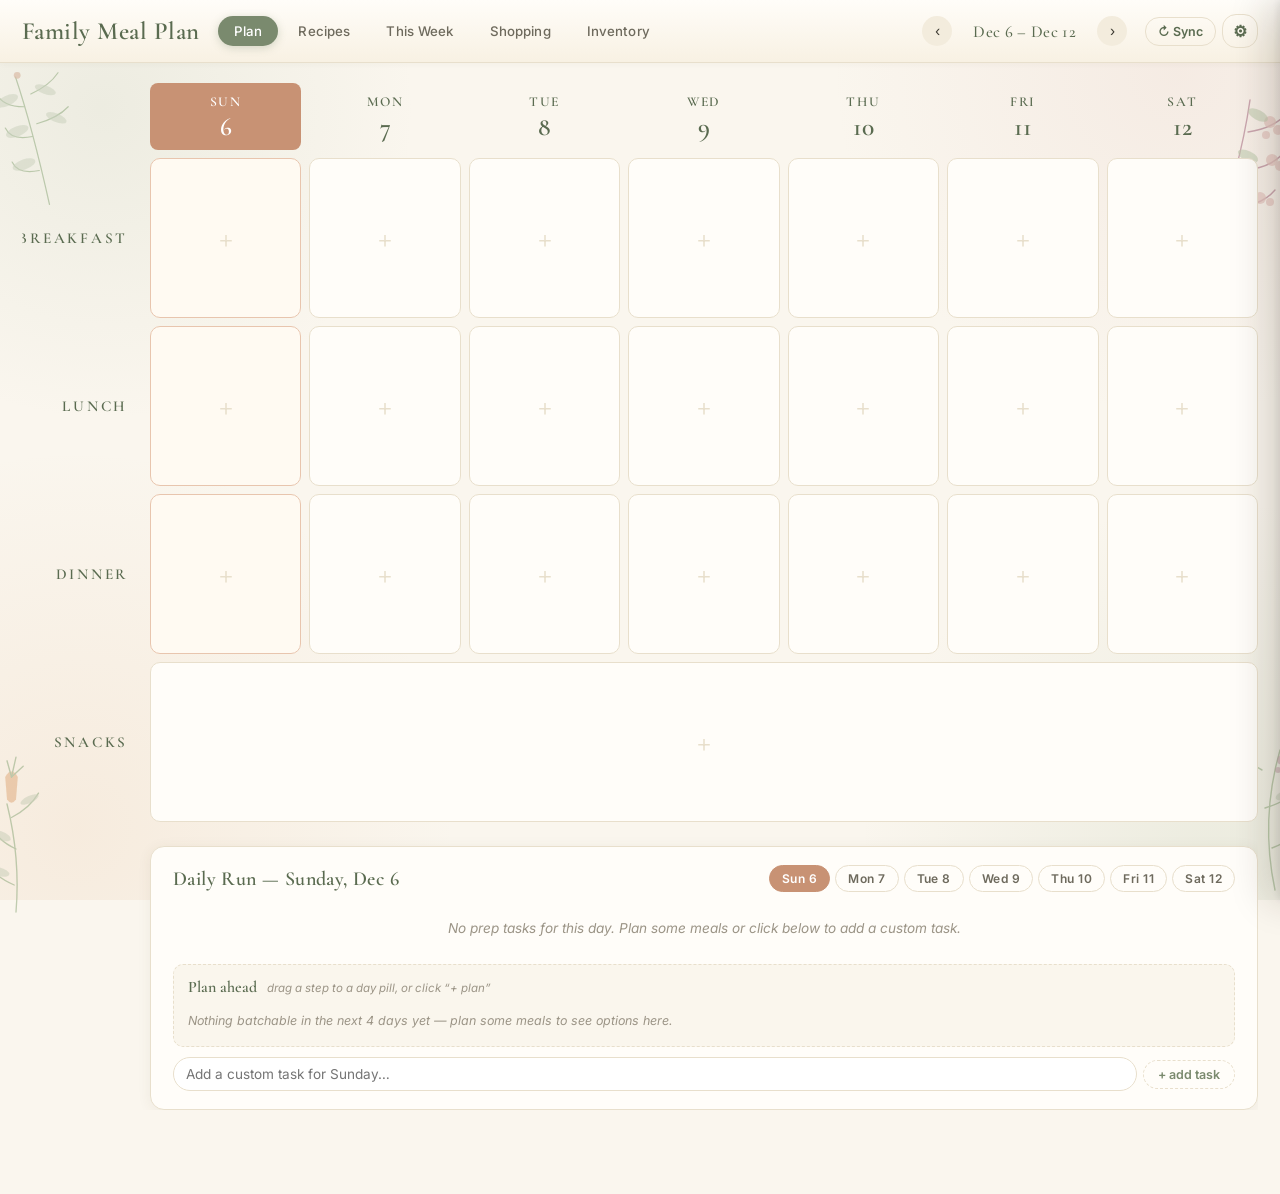
==== mealplan/index.html @ 2e35ff91 "Create meal plan" ====
<!DOCTYPE html>
<html lang="en">
<head>
<meta charset="UTF-8">
<meta name="viewport" content="width=device-width, initial-scale=1.0">
<title>Family Meal Plan — Meryem, Austin &amp; Arya</title>
<link rel="preconnect" href="https://fonts.googleapis.com">
<link rel="preconnect" href="https://fonts.gstatic.com" crossorigin>
<link href="https://fonts.googleapis.com/css2?family=Cormorant+Garamond:wght@400;500;600;700&family=Inter:wght@400;500;600;700&display=swap" rel="stylesheet">
<style>
:root{
  --bg:#faf6ee;            /* cream */
  --bg-2:#f3ecdd;          /* deeper cream */
  --card:#fffdf9;          /* white-cream */
  --primary:#7a8a6e;       /* sage */
  --primary-dark:#5a6b50;
  --primary-light:#a8b89c;
  --accent:#c89274;        /* terracotta */
  --accent-soft:#e8c5ae;
  --rose:#d4a39c;
  --leaf:#8fa97d;
  --berry:#a76b80;
  --carrot:#d99860;
  --muted:#9b9486;
  --border:#e8dfcc;
  --text:#3a382f;
  --text-light:#6e6a5d;
  --danger:#b95440;
  --meryem:#8a6aa4;        /* plum */
  --austin:#5a8fa8;        /* ocean */
  --arya:#d99458;          /* amber */
  --radius:14px;
  --radius-sm:10px;
  --shadow:0 2px 14px rgba(80,70,40,.07);
  --shadow-lg:0 8px 36px rgba(80,70,40,.13);
}
*{box-sizing:border-box;margin:0;padding:0}
html,body{background:var(--bg);color:var(--text);min-height:100vh}
body{
  font-family:'Inter',-apple-system,BlinkMacSystemFont,sans-serif;
  font-size:14px;
  background-image:
    radial-gradient(circle at 8% 12%, rgba(168,184,156,.16) 0, transparent 22%),
    radial-gradient(circle at 92% 8%, rgba(212,163,156,.13) 0, transparent 24%),
    radial-gradient(circle at 6% 92%, rgba(217,148,88,.11) 0, transparent 26%),
    radial-gradient(circle at 95% 95%, rgba(143,169,125,.13) 0, transparent 24%);
  background-attachment:fixed;
}
.serif{font-family:'Cormorant Garamond',Georgia,serif;letter-spacing:.01em}
/* Botanical decorations */
.deco{position:fixed;pointer-events:none;z-index:0;opacity:.55}
.deco.tl{top:60px;left:-10px;width:170px}
.deco.tr{top:80px;right:-20px;width:200px}
.deco.bl{bottom:-30px;left:-20px;width:180px}
.deco.br{bottom:-10px;right:-30px;width:200px}
@media(max-width:780px){.deco{opacity:.3}.deco.tl,.deco.bl{width:110px}.deco.tr,.deco.br{width:130px}}

/* HEADER */
#app-header{
  background:linear-gradient(180deg,#fffdf9 0%,#f8f1e3 100%);
  border-bottom:1px solid var(--border);
  padding:14px 22px;
  display:flex;align-items:center;gap:18px;flex-wrap:wrap;
  position:sticky;top:0;z-index:100;
  box-shadow:0 1px 6px rgba(80,70,40,.04);
}
#app-header h1{
  font-family:'Cormorant Garamond',serif;
  font-size:1.55rem;font-weight:600;color:var(--primary-dark);
  letter-spacing:.02em;white-space:nowrap;
}
#nav{display:flex;gap:4px;flex-wrap:wrap}
.nav-btn{
  background:transparent;color:var(--text-light);border:none;
  padding:7px 16px;border-radius:22px;cursor:pointer;
  font-size:.83rem;font-weight:500;font-family:inherit;
  transition:all .2s;letter-spacing:.01em;
}
.nav-btn:hover{background:var(--bg-2);color:var(--text)}
.nav-btn.active{background:var(--primary);color:#fff;box-shadow:0 2px 8px rgba(122,138,110,.3)}
.week-nav{display:flex;align-items:center;gap:10px;margin-left:auto}
.week-nav button{
  background:var(--bg-2);color:var(--text);border:none;
  width:30px;height:30px;border-radius:50%;cursor:pointer;
  font-size:.85rem;font-family:inherit;display:flex;align-items:center;justify-content:center;
  transition:all .15s;
}
.week-nav button:hover{background:var(--primary);color:#fff}
.sync-nav{display:flex;gap:6px;align-items:center}
.sync-btn,.settings-btn{
  background:transparent;border:1px solid var(--border);
  color:var(--primary-dark);font-family:inherit;font-size:.78rem;font-weight:600;
  padding:6px 12px;border-radius:14px;cursor:pointer;transition:all .15s;
}
.sync-btn:hover,.settings-btn:hover{background:var(--leaf);color:#fff;border-color:var(--leaf)}
.sync-btn.syncing{background:var(--accent-soft);color:#fff;border-color:var(--accent);pointer-events:none}
.sync-btn.syncing::before{content:'';display:inline-block;width:10px;height:10px;border:2px solid #fff;border-top-color:transparent;border-radius:50%;animation:spin .7s linear infinite;margin-right:6px;vertical-align:-2px}
@keyframes spin{to{transform:rotate(360deg)}}
.settings-btn{padding:6px 10px;font-size:1rem}

#sync-settings-overlay{
  position:fixed;inset:0;background:rgba(40,32,18,.55);z-index:500;
  display:none;align-items:center;justify-content:center;padding:20px;
  backdrop-filter:blur(3px);
}
#sync-settings-overlay.open{display:flex}
.sync-settings-box{
  width:100%;max-width:520px;background:var(--card);
  border-radius:var(--radius);padding:20px 24px;box-shadow:var(--shadow-lg);
}
.sync-settings-header{display:flex;align-items:center;justify-content:space-between;margin-bottom:8px}
.sync-settings-header h2{font-family:'Cormorant Garamond',serif;font-size:1.3rem;font-weight:600;color:var(--primary-dark)}
.sync-settings-desc{font-size:.78rem;color:var(--muted);margin-bottom:14px;line-height:1.5}
.sync-test-result{margin-top:8px;font-size:.8rem;min-height:18px}
.sync-test-result.ok{color:var(--leaf)}
.sync-test-result.err{color:var(--danger)}

#week-label{
  font-family:'Cormorant Garamond',serif;
  color:var(--accent);font-size:1.05rem;font-weight:600;
  white-space:nowrap;letter-spacing:.02em;
  padding:2px 10px;border-radius:6px;
  border:1px dashed var(--accent-soft);
  transition:background .15s,color .15s,border-color .15s;
}
#week-label:hover{background:var(--accent-soft);color:#fff;border-color:var(--accent)}
#week-label.current-week{
  color:var(--primary-dark);font-weight:500;
  border-color:transparent;
}
#week-label.current-week:hover{background:var(--sage-soft);color:var(--primary-dark)}

.page{display:none;padding:20px 22px 60px;position:relative;z-index:1}
.page.active{display:block}
.page-section-title{
  font-family:'Cormorant Garamond',serif;
  font-size:1.4rem;font-weight:600;color:var(--primary-dark);
  margin-bottom:14px;letter-spacing:.02em;
}
.page-section-sub{font-size:.78rem;color:var(--muted);margin-bottom:16px;font-style:italic}

/* PLAN PAGE */
.plan-container{max-width:1500px;margin:0 auto}
.plan-grid-wrap{overflow-x:auto;margin-bottom:24px}
.plan-grid{
  display:grid;
  grid-template-columns:120px repeat(7,minmax(140px,1fr));
  gap:8px;
  min-width:1080px;
}
.col-header{
  text-align:center;padding:10px 4px 8px;
  font-family:'Cormorant Garamond',serif;
  font-size:.85rem;font-weight:600;color:var(--primary-dark);
  text-transform:uppercase;letter-spacing:.12em;cursor:pointer;
  border-radius:8px;transition:background .15s;
}
.col-header:hover{background:var(--bg-2)}
.col-header.today{color:var(--accent)}
.col-header.focused{background:var(--primary);color:#fff}
.col-header.focused.today{background:var(--accent)}
.col-header .day-num{
  font-family:'Cormorant Garamond',serif;
  font-size:1.6rem;font-weight:600;display:block;margin-top:1px;letter-spacing:0;
}
.row-label{
  display:flex;align-items:center;justify-content:flex-end;
  padding-right:14px;
  font-family:'Cormorant Garamond',serif;
  font-size:.95rem;font-weight:600;color:var(--primary-dark);
  text-transform:uppercase;letter-spacing:.18em;
}
/* EQUAL-SIZE MEAL CELLS */
.meal-cell{
  background:var(--card);border-radius:var(--radius-sm);
  border:1.5px solid var(--border);
  height:160px; /* fixed — fits up to 6 recipes evenly */
  cursor:pointer;transition:all .18s;
  overflow:hidden;position:relative;display:flex;flex-direction:column;
}
.meal-cell:hover{border-color:var(--primary-light);box-shadow:var(--shadow);transform:translateY(-1px)}
.meal-cell.today{border-color:var(--accent-soft);background:#fffaf2}
.meal-cell.has-recipes{border-color:var(--primary-light)}
.cell-photos{display:grid;gap:2px;flex:1;min-height:0}
.cell-photos.count-1{grid-template-columns:1fr}
.cell-photos.count-2{grid-template-columns:1fr 1fr}
.cell-photos.count-3{grid-template-columns:repeat(3,1fr)}
.cell-photos.count-4{grid-template-columns:1fr 1fr;grid-template-rows:1fr 1fr}
.cell-photos.count-5,.cell-photos.count-6{grid-template-columns:repeat(3,1fr);grid-template-rows:repeat(2,1fr)}
.cell-photo-item{background:var(--bg-2);display:flex;align-items:center;justify-content:center;overflow:hidden;min-height:0}
.cell-photo-item img{width:100%;height:100%;object-fit:cover;display:block}
.recipe-name-small{
  font-family:'Cormorant Garamond',serif;
  font-size:.78rem;text-align:center;padding:4px 6px;
  color:var(--text);line-height:1.2;word-break:break-word;font-weight:500;
}
.cell-empty-hint{
  display:flex;align-items:center;justify-content:center;height:100%;
  color:var(--border);font-size:1.6rem;font-weight:300;flex:1;
}
.cell-person-dots{
  display:flex;gap:4px;padding:5px 7px;background:rgba(255,253,249,.94);
  border-top:1px solid var(--border);
}
.dot{width:8px;height:8px;border-radius:50%;flex-shrink:0}
.dot.meryem{background:var(--meryem)}
.dot.austin{background:var(--austin)}
.dot.arya{background:var(--arya)}

/* BATCH ROW (smaller, distinct) */
.batch-row-wrap{
  margin-top:14px;
  display:grid;
  grid-template-columns:120px repeat(7,minmax(140px,1fr));
  gap:8px;
  min-width:1080px;
}
.batch-row-label{
  display:flex;align-items:center;justify-content:flex-end;
  padding-right:14px;
  font-family:'Cormorant Garamond',serif;
  font-size:.95rem;font-weight:600;color:var(--leaf);
  text-transform:uppercase;letter-spacing:.18em;line-height:1.1;
}
.batch-cell{
  background:#f5f8f0;border:1.5px dashed var(--leaf);
  border-radius:var(--radius-sm);
  height:88px;
  cursor:pointer;transition:all .18s;
  overflow:hidden;position:relative;display:flex;flex-direction:column;
  padding:8px 10px;
}
.batch-cell:hover{background:#eef3e3;border-style:solid;box-shadow:var(--shadow)}
.batch-cell.has-tasks{background:#eaf1de;border-style:solid}
.batch-cell-count{
  font-family:'Cormorant Garamond',serif;
  font-size:1.5rem;font-weight:600;color:var(--leaf);line-height:1;
}
.batch-cell-label{
  font-size:.66rem;color:var(--text-light);text-transform:uppercase;
  letter-spacing:.08em;margin-top:2px;
}
.batch-cell-empty{
  font-size:.7rem;color:var(--muted);font-style:italic;
  display:flex;align-items:center;justify-content:center;height:100%;text-align:center;
}
.batch-cell-task-preview{
  font-size:.7rem;color:var(--text-light);line-height:1.3;
  margin-top:3px;display:-webkit-box;-webkit-line-clamp:2;-webkit-box-orient:vertical;
  overflow:hidden;
}

/* WEEKLY SNACKS */
.weekly-snacks-card{
  background:var(--card);
  border:1.5px solid var(--border);
  border-radius:var(--radius);
  padding:18px 22px;
  margin-top:24px;
  position:relative;overflow:hidden;
  box-shadow:var(--shadow);
}
.weekly-snacks-card::before{
  content:'';position:absolute;top:-30px;right:-30px;width:120px;height:120px;
  background:radial-gradient(circle,rgba(217,148,88,.12) 0,transparent 70%);
  pointer-events:none;
}
.ws-header{display:flex;align-items:center;gap:14px;margin-bottom:12px;flex-wrap:wrap}
.ws-title{
  font-family:'Cormorant Garamond',serif;
  font-size:1.25rem;font-weight:600;color:var(--primary-dark);
  letter-spacing:.02em;flex:1;
}
.ws-sub{font-size:.78rem;color:var(--muted);font-style:italic}
/* Snacks row in the meal grid — same height as meal cells so the grid stays even */
.snacks-row-cell{height:160px}
.snacks-strip{
  display:flex;align-items:center;gap:10px;padding:14px 16px;height:100%;flex:1;
  overflow-x:auto;
}
.snacks-strip::-webkit-scrollbar{height:5px}
.snacks-strip::-webkit-scrollbar-thumb{background:var(--border);border-radius:3px}
.snack-thumb{
  flex:0 0 110px;height:124px;border-radius:10px;overflow:hidden;
  background:var(--bg-2);border:1px solid var(--border);
  display:flex;flex-direction:column;align-items:center;justify-content:center;
  transition:transform .15s,box-shadow .15s;
}
.snack-thumb:hover{transform:translateY(-2px);box-shadow:0 3px 8px rgba(80,70,40,.18)}
.snack-thumb img{width:100%;height:100%;object-fit:cover;display:block}
.snack-thumb-name{
  font-family:'Cormorant Garamond',serif;font-size:.7rem;color:var(--primary-dark);
  text-align:center;padding:6px;line-height:1.2;
}
.ws-people{display:flex;flex-direction:column;gap:10px}
.ws-person-row{
  display:flex;align-items:center;gap:10px;flex-wrap:wrap;
  padding:8px 12px;border-radius:var(--radius-sm);
}
.ws-person-row.meryem{background:rgba(138,106,164,.08)}
.ws-person-row.austin{background:rgba(90,143,168,.08)}
.ws-person-row.arya{background:rgba(217,148,88,.08)}
.ws-person-name{font-weight:600;font-size:.85rem;min-width:80px}
.ws-person-name.meryem{color:var(--meryem)}
.ws-person-name.austin{color:var(--austin)}
.ws-person-name.arya{color:var(--arya)}

/* DAILY RUN INLINE PANEL — sits inside .plan-grid-wrap so it scrolls with the grid
   and aligns horizontally with the meal cells (after the 120px label column + 8px gap). */
.daily-run-card{
  background:var(--card);border:1.5px solid var(--border);
  border-radius:var(--radius);
  padding:18px 22px;
  margin:24px 0 0 128px; /* 120px label col + 8px grid gap */
  min-width:calc(1080px - 128px); /* track plan-grid's min-width so it scrolls together */
  position:relative;overflow:hidden;
  box-shadow:var(--shadow);
}
.dr-header{display:flex;align-items:center;gap:14px;margin-bottom:14px;flex-wrap:wrap}
.dr-title{
  font-family:'Cormorant Garamond',serif;
  font-size:1.25rem;font-weight:600;color:var(--primary-dark);
  letter-spacing:.02em;flex:1;
}
.dr-day-pills{display:flex;gap:5px;flex-wrap:wrap}
.dr-day-pill{
  padding:5px 12px;border-radius:18px;border:1.5px solid var(--border);
  background:var(--card);cursor:pointer;font-size:.75rem;font-weight:600;
  color:var(--text-light);transition:all .15s;font-family:inherit;letter-spacing:.04em;
}
.dr-day-pill:hover{border-color:var(--primary);color:var(--primary)}
.dr-day-pill.active{background:var(--primary);color:#fff;border-color:var(--primary)}
.dr-day-pill.today{border-color:var(--accent)}
.dr-day-pill.active.today{background:var(--accent);border-color:var(--accent)}
.dr-tasks{display:flex;flex-direction:column;gap:6px}
.dr-task{
  display:flex;align-items:flex-start;gap:10px;
  padding:9px 12px 9px 14px;background:var(--bg);border-radius:var(--radius-sm);
  border-left:4px solid transparent;
}
.dr-task input{width:18px;height:18px;border-radius:4px;cursor:pointer;flex-shrink:0;margin-top:2px;accent-color:var(--primary)}
.dr-task-text{font-size:.85rem;flex:1;line-height:1.4}
.dr-task-text.done{text-decoration:line-through;color:var(--muted)}
.dr-task-source{font-size:.68rem;color:var(--text-light);background:var(--card);
  border:1px solid var(--border);padding:2px 8px;border-radius:8px;
  flex-shrink:0;white-space:nowrap;margin-top:2px;}
.dr-task-source.batched{border-color:var(--leaf);color:var(--leaf);background:#f5f8f0}

/* Meal pill on each daily-run task */
.dr-task-meal{
  font-size:.65rem;font-weight:700;letter-spacing:.05em;text-transform:uppercase;
  padding:3px 8px;border-radius:6px;flex-shrink:0;margin-top:1px;
  white-space:nowrap;
}
.dr-task-carry{
  background:#fff0d8;color:#a35820;border:1px solid #e8b878;
  font-size:.62rem;font-weight:700;letter-spacing:.04em;text-transform:uppercase;
  padding:3px 8px;border-radius:6px;flex-shrink:0;margin-top:1px;white-space:nowrap;
}
.dr-task-batch{
  background:#eaf3de;color:#3b6d11;border:1px solid #c0dd97;
  font-size:.62rem;font-weight:700;letter-spacing:.04em;text-transform:uppercase;
  padding:3px 8px;border-radius:6px;flex-shrink:0;margin-top:1px;white-space:nowrap;
}
.dr-task.carry{background:linear-gradient(90deg,#fff7ec 0%,var(--bg) 70%)}
.dr-task.batch-ahead{background:linear-gradient(90deg,#f3f8e9 0%,var(--bg) 70%)}

/* Plan-ahead panel: batchable upcoming steps + custom task form */
.dr-plan-panel{
  margin-top:14px;padding:12px 14px;background:#faf6ed;border:1px dashed var(--border);
  border-radius:var(--radius-sm);
}
.dr-plan-header{display:flex;align-items:baseline;gap:10px;margin-bottom:10px;flex-wrap:wrap}
.dr-plan-title{font-family:'Cormorant Garamond',serif;font-size:1rem;font-weight:600;color:var(--primary-dark)}
.dr-plan-sub{font-size:.72rem;color:var(--muted);font-style:italic}
.ca-candidate{
  display:flex;flex-direction:column;gap:4px;
  background:#fff;border:1px solid var(--border);border-radius:var(--radius-sm);
  padding:8px 10px;margin-bottom:6px;cursor:grab;transition:all .12s;
}
.ca-candidate:hover{border-color:var(--leaf);background:#fafdf6}
.ca-candidate:active{cursor:grabbing}
.ca-cand-text{font-size:.84rem;color:var(--text);line-height:1.3}
.ca-cand-meta{display:flex;align-items:center;gap:8px;flex-wrap:wrap;font-size:.7rem;color:var(--muted)}
.ca-recipe{font-weight:600;color:var(--primary-dark)}
.ca-for{font-style:italic}
.ca-cand-add{
  margin-left:auto;background:var(--leaf);color:#fff;border:none;
  font-family:inherit;font-size:.7rem;font-weight:600;padding:4px 10px;
  border-radius:10px;cursor:pointer;transition:all .12s;
}
.ca-cand-add:hover{background:var(--primary-dark)}
.ca-empty{color:var(--muted);font-style:italic;font-size:.78rem;padding:6px 0}
.dr-day-pill.drop-target{outline:2px dashed var(--leaf);outline-offset:2px;background:#f3f8e9}

/* Custom task inline form */
.dr-custom-form{
  display:flex;gap:6px;margin-top:10px;align-items:center;
}
.dr-custom-input{
  flex:1;height:34px;padding:0 12px;font-size:.85rem;font-family:inherit;
  border:1px solid var(--border);border-radius:18px;background:#fff;color:var(--text);
  outline:none;transition:border-color .15s;
}
.dr-custom-input:focus{border-color:var(--accent);box-shadow:0 0 0 3px rgba(200,146,116,.18)}
.dr-custom-btn{
  background:transparent;border:1.5px dashed var(--border);
  color:var(--primary);font-size:.78rem;font-weight:600;cursor:pointer;
  padding:6px 14px;border-radius:18px;font-family:inherit;transition:all .15s;
}
.dr-custom-btn:hover{border-color:var(--primary);color:var(--primary-dark);background:var(--bg-2)}
.dr-task-meal.meal-breakfast{background:#fdf0e0;color:#a86730;border:1px solid #f0d9b8}
.dr-task-meal.meal-lunch{background:#eff5e8;color:#5a7d3e;border:1px solid #d4e3c0}
.dr-task-meal.meal-dinner{background:#f5e3e9;color:#8b3f5a;border:1px solid #e6c5d0}
.dr-task-meal.meal-custom{background:#f0ece4;color:#7a7464;border:1px solid #ddd5c4}

/* Soft left-edge tint per meal */
.dr-task.meal-breakfast-bar{border-left-color:var(--carrot)}
.dr-task.meal-lunch-bar{border-left-color:var(--leaf)}
.dr-task.meal-dinner-bar{border-left-color:var(--berry)}
.dr-task.meal-custom-bar{border-left-color:var(--muted)}
.dr-empty{color:var(--muted);font-size:.85rem;padding:14px 0;font-style:italic;text-align:center}
.dr-add-btn{
  background:transparent;border:1.5px dashed var(--border);
  color:var(--primary);font-size:.78rem;font-weight:600;cursor:pointer;
  padding:7px 14px;border-radius:18px;margin-top:6px;align-self:flex-start;
  font-family:inherit;transition:all .15s;
}
.dr-add-btn:hover{border-color:var(--primary);background:var(--bg-2)}

/* OVERLAY / POPUP */
.overlay{
  position:fixed;inset:0;background:rgba(60,55,40,.42);z-index:200;
  display:none;align-items:center;justify-content:center;padding:16px;
  backdrop-filter:blur(2px);
}
.overlay.open{display:flex}
.popup-box{
  background:var(--card);border-radius:var(--radius);
  width:100%;max-width:600px;max-height:90vh;overflow-y:auto;
  box-shadow:var(--shadow-lg);display:flex;flex-direction:column;
  border:1px solid var(--border);
}
.popup-header{
  padding:18px 22px 14px;border-bottom:1px solid var(--border);
  display:flex;align-items:flex-start;justify-content:space-between;
  position:sticky;top:0;background:var(--card);z-index:1;
}
.popup-title{
  font-family:'Cormorant Garamond',serif;
  font-size:1.3rem;font-weight:600;color:var(--primary-dark);
  letter-spacing:.02em;
}
.popup-subtitle{font-size:.8rem;color:var(--muted);margin-top:3px}
.popup-close{
  background:none;border:none;font-size:1.3rem;cursor:pointer;color:var(--muted);
  width:32px;height:32px;border-radius:50%;display:flex;align-items:center;justify-content:center;
  flex-shrink:0;transition:background .15s;
}
.popup-close:hover{background:var(--bg);color:var(--text)}
.popup-body{padding:18px 22px;flex:1}
.person-section{margin-bottom:14px;padding-bottom:14px;border-bottom:1px solid var(--bg-2)}
.person-section:last-of-type{border-bottom:none}
.person-header{display:flex;align-items:center;gap:8px;padding:8px 14px;border-radius:var(--radius-sm);margin-bottom:8px}
.person-header.meryem{background:rgba(138,106,164,.1)}
.person-header.austin{background:rgba(90,143,168,.1)}
.person-header.arya{background:rgba(217,148,88,.1)}
.person-label{font-size:.9rem;font-weight:700;flex:1;letter-spacing:.02em}
.person-label.meryem{color:var(--meryem)}
.person-label.austin{color:var(--austin)}
.person-label.arya{color:var(--arya)}
.person-log-btn{
  font-size:.7rem;padding:4px 10px;border-radius:18px;border:1.5px solid;
  background:transparent;cursor:pointer;font-weight:600;transition:all .15s;font-family:inherit;
}
.person-log-btn.meryem{border-color:var(--meryem);color:var(--meryem)}
.person-log-btn.austin{border-color:var(--austin);color:var(--austin)}
.person-log-btn.arya{border-color:var(--arya);color:var(--arya)}
.person-log-btn.logged{color:#fff!important}
.person-log-btn.meryem.logged{background:var(--meryem)}
.person-log-btn.austin.logged{background:var(--austin)}
.person-log-btn.arya.logged{background:var(--arya)}
.recipe-chips{display:flex;flex-wrap:wrap;gap:6px;min-height:32px;align-items:center}
.recipe-chip{
  display:inline-flex;align-items:center;gap:6px;background:var(--bg);
  border:1.5px solid var(--border);border-radius:18px;padding:5px 11px;
  font-size:.78rem;font-weight:500;color:var(--text);
}
.recipe-chip img{width:22px;height:22px;border-radius:50%;object-fit:cover}
.chip-thumb-mini{
  width:22px;height:22px;border-radius:50%;
  background:linear-gradient(135deg,var(--primary-light),var(--accent-soft));
  flex-shrink:0;
}
.chip-remove{background:none;border:none;cursor:pointer;color:var(--muted);font-size:.85rem;padding:0 0 0 3px;transition:color .15s}
.chip-remove:hover{color:var(--danger)}
.add-recipe-btn{
  background:none;border:1.5px dashed var(--border);border-radius:18px;
  padding:5px 12px;font-size:.78rem;color:var(--muted);cursor:pointer;transition:all .15s;font-family:inherit;
}
.add-recipe-btn:hover{border-color:var(--primary);color:var(--primary);background:var(--bg-2)}
.slot-info{font-size:.74rem;color:var(--muted);padding:10px 22px 16px;border-top:1px solid var(--bg-2);font-style:italic}

/* RECIPE BOOK SIDE PANEL (Notion-style peek from right) */
#book-overlay{
  position:fixed;top:0;right:0;bottom:0;width:1200px;max-width:98vw;
  z-index:400;background:transparent;
  transform:translateX(100%);pointer-events:none;
  transition:transform .42s cubic-bezier(.4,.05,.3,1);
}
#book-overlay.open{transform:translateX(0);pointer-events:auto}
.book-container{
  width:100%;height:100%;display:flex;flex-direction:column;
  background:#fdfaf2;border-left:1px solid var(--border);
  box-shadow:-12px 0 36px rgba(40,30,15,.18),-2px 0 8px rgba(40,30,15,.08);
  position:relative;
}
.book-toolbar{
  display:flex;align-items:center;gap:10px;padding:14px 18px 10px;position:relative;
}
#book-search{
  flex:1;height:36px;padding:0 14px;font-size:.92rem;font-family:inherit;
  border:1px solid var(--border);border-radius:18px;background:#fff;color:var(--text);
  outline:none;transition:border-color .15s;
}
#book-search:focus{border-color:var(--accent);box-shadow:0 0 0 3px rgba(200,146,116,.18)}
.book-filter-btn{
  border:1px solid var(--border);background:#fff;color:var(--primary-dark);
  font-family:inherit;font-size:.78rem;font-weight:600;cursor:pointer;
  padding:7px 12px;border-radius:14px;white-space:nowrap;transition:all .15s;
}
.book-filter-btn:hover{background:var(--primary);color:#fff;border-color:var(--primary)}
.book-target{
  font-family:'Cormorant Garamond',serif;font-size:.85rem;color:var(--accent);
  font-weight:600;font-style:italic;white-space:nowrap;
  background:rgba(200,146,116,.1);padding:4px 10px;border-radius:10px;
  max-width:170px;overflow:hidden;text-overflow:ellipsis;
}
.book-close{
  background:transparent;border:none;font-size:1.6rem;color:var(--muted);cursor:pointer;
  width:32px;height:32px;line-height:1;border-radius:50%;transition:all .15s;
}
.book-close:hover{background:var(--bg-2);color:var(--text)}
#book-filter-menu{
  display:none;position:absolute;top:54px;right:18px;width:300px;max-height:60vh;overflow-y:auto;
  background:#fff;border:1px solid var(--border);border-radius:12px;
  box-shadow:0 12px 32px rgba(40,30,15,.18);padding:10px 12px;z-index:10;
}
#book-filter-menu.open{display:block}
.bfm-section{padding:6px 0;border-bottom:1px solid var(--bg-2)}
.bfm-section:last-child{border-bottom:none}
.bfm-label{font-size:.7rem;color:var(--muted);text-transform:uppercase;letter-spacing:.06em;font-weight:600;margin-bottom:6px}
.bfm-chips{display:flex;flex-wrap:wrap;gap:5px}
.bfm-chips button{
  background:var(--bg-2);border:none;color:var(--text);font-family:inherit;
  font-size:.74rem;padding:4px 10px;border-radius:10px;cursor:pointer;transition:all .12s;
}
.bfm-chips button:hover{background:var(--accent-soft);color:#fff}
.book-active-filters{
  display:flex;flex-wrap:wrap;gap:6px;padding:0 18px 8px;min-height:0;
}
.book-active-filters:empty{display:none}
.book-active-filters .active-chip{
  background:var(--accent-soft);color:#5a3a2a;font-size:.74rem;padding:4px 6px 4px 10px;
  border-radius:10px;display:inline-flex;align-items:center;gap:4px;font-weight:500;
}
.book-active-filters .active-chip button{
  background:transparent;border:none;color:#5a3a2a;cursor:pointer;font-size:.95rem;
  width:18px;height:18px;border-radius:50%;line-height:1;padding:0;
}
.book-active-filters .active-chip button:hover{background:rgba(255,255,255,.4)}

.book-spread-wrap{
  flex:1;display:grid;grid-template-columns:36px 1fr 36px;gap:6px;align-items:stretch;
  padding:4px 12px 16px;min-height:0;
}
.book-arrow{
  display:flex;align-items:center;justify-content:center;
  background:transparent;border:none;color:var(--muted);font-size:2rem;cursor:pointer;
  border-radius:8px;transition:all .15s;font-family:inherit;
}
.book-arrow:hover{background:var(--bg-2);color:var(--accent)}
.book-arrow:disabled{opacity:.25;cursor:default}
.book-arrow:disabled:hover{background:transparent;color:var(--muted)}

.book-spread{
  position:relative;display:grid;grid-template-columns:1fr 6px 1fr;gap:0;
  background:#f3ebd9;border-radius:6px;padding:14px;
  perspective:2400px;min-height:420px;
}
.book-page{
  background:#fffdf6;border:1px solid #e8dfcc;border-radius:4px;
  padding:14px 16px;overflow-y:auto;
  box-shadow:inset 0 0 8px rgba(120,100,60,.05);
  font-size:.85rem;color:var(--text);
  display:flex;flex-direction:column;
}
.book-page.left{box-shadow:inset -6px 0 12px -6px rgba(120,100,60,.18)}
.book-page.right{box-shadow:inset 6px 0 12px -6px rgba(120,100,60,.18)}
.book-spine{
  background:linear-gradient(90deg,rgba(120,100,60,.18),rgba(120,100,60,.28),rgba(120,100,60,.18));
  border-radius:1px;
}
.book-page.empty{display:flex;align-items:center;justify-content:center;color:var(--muted);font-style:italic;font-size:.78rem}

/* The page recipe content (1 recipe spans 2 pages) */
.bp-photo{
  width:100%;height:200px;background:linear-gradient(135deg,var(--accent-soft),var(--rose));
  border-radius:4px;margin-bottom:12px;display:flex;align-items:center;justify-content:center;
  color:#5a3a2a;font-size:.78rem;font-style:italic;background-size:cover;background-position:center;
}
.bp-title{font-family:'Cormorant Garamond',serif;font-size:1.45rem;font-weight:600;color:var(--primary-dark);margin-bottom:4px;line-height:1.15}
.bp-meta{font-size:.74rem;color:var(--muted);margin-bottom:10px}
.bp-section-label{font-size:.7rem;color:var(--accent);font-weight:600;letter-spacing:.08em;text-transform:uppercase;margin-bottom:6px}
.bp-ingredients-list{list-style:none;padding:0;margin:0 0 10px;font-size:.82rem;color:var(--text);line-height:1.7}
.bp-ingredients-list li{padding:3px 0;border-bottom:1px dotted var(--bg-2)}
.bp-ingredients-list li:last-child{border-bottom:none}
.bp-ing-amt{color:var(--accent);font-weight:600;display:inline-block;min-width:50px}
.bp-steps-list{list-style:none;padding:0;margin:0;font-size:.84rem;color:var(--text);line-height:1.55;counter-reset:step}
.bp-steps-list li{counter-increment:step;padding:7px 0 7px 30px;position:relative;border-bottom:1px dotted var(--bg-2)}
.bp-steps-list li:last-child{border-bottom:none}
.bp-steps-list li::before{
  content:counter(step);position:absolute;left:0;top:7px;
  font-family:'Cormorant Garamond',serif;font-size:1.1rem;color:var(--accent);font-weight:600;
}
.bp-steps-list li.batch::after{
  content:'batch';position:absolute;right:0;top:9px;font-size:.6rem;
  background:#f5f8f0;color:var(--leaf);padding:2px 8px;border-radius:8px;border:1px solid var(--leaf);font-weight:600;
}
.bp-warnings{display:flex;flex-wrap:wrap;gap:4px;margin-bottom:10px}
.bp-warn{background:#fdf0e0;color:#a86730;font-size:.68rem;padding:3px 8px;border-radius:8px;border:1px solid #f0d9b8;font-weight:500}
.bp-tags{display:flex;flex-wrap:wrap;gap:4px;margin-bottom:10px}
.bp-tag{background:var(--bg-2);color:var(--text-light);font-size:.68rem;padding:3px 8px;border-radius:8px}
.bp-tag.bp-tag-paleo{background:#eaf3de;color:#3b6d11;border:1px solid #c0dd97}
.bp-tag.bp-tag-keto{background:#f5e3e9;color:#8b3f5a;border:1px solid #e6c5d0}
.bp-notes{font-size:.74rem;color:var(--text-light);font-style:italic;line-height:1.5;padding-top:8px;border-top:1px solid var(--bg-2)}
.bp-nutri{width:100%;border-collapse:collapse;font-size:.78rem;margin-top:4px}
.bp-nutri th{text-align:right;font-weight:600;color:var(--muted);font-size:.7rem;text-transform:uppercase;letter-spacing:.04em;padding:4px 6px;border-bottom:1px solid var(--bg-2)}
.bp-nutri th:first-child{text-align:left}
.bp-nutri td{padding:4px 6px;color:var(--text);text-align:right;font-variant-numeric:tabular-nums}
.bp-nutri td:first-child{text-align:left;color:var(--text-light)}
.bp-nutri tbody tr:nth-child(even){background:var(--bg-2)}
.bp-compound-chips{display:flex;flex-wrap:wrap;gap:4px;margin:6px 0 8px}
.bp-compound{background:#f3f0e6;color:#6b5a30;font-size:.66rem;padding:2px 8px;border-radius:8px;border:1px solid #d9cfb1;font-weight:500}
.bp-healing-list{list-style:none;padding:0;margin:0;font-size:.78rem;color:var(--text);line-height:1.5}
.bp-healing-list li{padding:5px 0;border-bottom:1px dotted var(--bg-2)}
.bp-healing-list li:last-child{border-bottom:none}
.bp-healing-list strong{color:var(--accent);font-weight:600}
.bp-footer{display:flex;justify-content:space-between;align-items:center;padding-top:10px;border-top:1px solid var(--bg-2);margin-top:auto}
.bp-stats{font-size:.7rem;color:var(--muted)}
.bp-add{background:var(--accent);color:#fff;border:none;font-family:inherit;font-size:.78rem;font-weight:600;padding:6px 14px;border-radius:14px;cursor:pointer;transition:all .15s}
.bp-add:hover{background:var(--primary);transform:translateY(-1px)}

/* TABLE OF CONTENTS (first spread of the book) */
.toc-page{font-family:'Cormorant Garamond',serif;color:var(--text);padding:8px 6px}
.toc-title{
  font-family:'Cormorant Garamond',serif;font-size:2rem;font-style:italic;font-weight:500;
  color:var(--primary-dark);margin-bottom:18px;line-height:1;
}
.toc-part-heading{
  font-family:'Cormorant Garamond',serif;
  font-size:1.05rem;font-weight:600;letter-spacing:.32em;
  color:var(--primary-dark);
  text-transform:uppercase;
  text-align:center;
  margin:18px 0 12px;
  padding-bottom:8px;
  border-bottom:1.5px solid var(--border);
  position:relative;
}
.toc-part-heading:first-child{margin-top:4px}
.toc-section{margin-bottom:14px}
.toc-section-label{
  display:inline-block;padding:5px 12px;font-family:'Inter',sans-serif;
  font-weight:700;font-size:.7rem;letter-spacing:.12em;color:#fff;
  text-transform:uppercase;
  border-radius:0;margin-bottom:7px;
}
/* Morning Nourishment */
.toc-section-label.sec-breakfast-bowls{background:var(--carrot)}
.toc-section-label.sec-eggs{background:#d6a352}
.toc-section-label.sec-smoothies-bf{background:var(--rose)}
.toc-section-label.sec-muffins{background:#a87454}
/* Soups, Salads & Light Meals */
.toc-section-label.sec-broths{background:#5a8fa8}
.toc-section-label.sec-salads{background:#7ea863}
.toc-section-label.sec-wraps{background:#9aa569}
/* Mains & Hearty Dishes */
.toc-section-label.sec-onepan{background:var(--accent)}
.toc-section-label.sec-stews{background:#456b87}
.toc-section-label.sec-pasta{background:#c4994a}
.toc-section-label.sec-casseroles{background:var(--berry)}
/* Snacks & Drinks */
.toc-section-label.sec-dips{background:var(--leaf)}
.toc-section-label.sec-teas{background:#7ba38c}
.toc-section-label.sec-smoothies-sj{background:#c47a96}
/* Sweets & Baked Goods */
.toc-section-label.sec-cookies{background:#b8845e}
.toc-section-label.sec-desserts{background:#c4759a}
.toc-section-label.sec-breads{background:#9c6b4d}
/* Nature's Apothecary */
.toc-section-label.sec-fermented{background:#b08642}
.toc-section-label.sec-infusions{background:#6f8c9b}
.toc-section-label.sec-tonics{background:#a85a4a}
.toc-section-label.sec-jams{background:#b54a5e}
/* Catch-all */
.toc-section-label.sec-other{background:var(--muted)}
.toc-entry{
  display:flex;align-items:baseline;gap:4px;font-size:.92rem;line-height:1.55;
  padding:2px 4px;cursor:pointer;border-radius:3px;color:var(--text);
  transition:background .12s,color .12s;
}
.toc-entry:hover{background:rgba(200,146,116,.12);color:var(--accent)}
.toc-entry-name{flex-shrink:0}
.toc-entry-leader{flex:1;border-bottom:1.5px dotted var(--muted);margin:0 6px;height:.6em;opacity:.55}
.toc-entry-num{font-family:'Inter',sans-serif;font-size:.78rem;color:var(--muted);min-width:18px;text-align:right;font-variant-numeric:tabular-nums}

.toc-right-pane{padding:8px 6px}
.toc-rp-title{
  font-family:'Cormorant Garamond',serif;font-size:1.4rem;font-style:italic;font-weight:500;
  color:var(--primary-dark);margin-bottom:14px;line-height:1;
}
.toc-rp-section{margin-bottom:18px}
.toc-rp-label{
  font-family:'Inter',sans-serif;font-size:.7rem;letter-spacing:.1em;font-weight:700;
  color:var(--muted);text-transform:uppercase;margin-bottom:8px;padding-bottom:4px;
  border-bottom:1px solid var(--bg-2);
}
.toc-rp-list{list-style:none;padding:0;margin:0}
.toc-rp-list li{
  font-size:.84rem;padding:4px 0;color:var(--text);cursor:pointer;
  display:flex;align-items:baseline;gap:6px;transition:color .12s;
}
.toc-rp-list li:hover{color:var(--accent)}
.toc-rp-list li::before{content:'·';color:var(--accent);font-weight:600}

/* Recommendations strip at bottom of book panel */
.book-recs{
  border-top:1px solid var(--border);padding:10px 16px 14px;background:#faf6ed;flex-shrink:0;
}
.book-recs-header{display:flex;justify-content:space-between;align-items:baseline;margin-bottom:8px}
.book-recs-title{font-family:'Cormorant Garamond',serif;font-size:.95rem;font-weight:600;color:var(--primary-dark)}
.book-recs-sub{font-size:.7rem;color:var(--muted);font-style:italic}
.book-recs-strip{display:flex;gap:8px;overflow-x:auto;padding-bottom:4px}
.book-recs-strip::-webkit-scrollbar{height:6px}
.book-recs-strip::-webkit-scrollbar-thumb{background:var(--border);border-radius:3px}
.rec-card{
  flex:0 0 110px;background:#fff;border:1px solid var(--border);border-radius:8px;padding:6px;
  cursor:pointer;transition:all .15s;display:flex;flex-direction:column;
}
.rec-card:hover{border-color:var(--accent);transform:translateY(-2px);box-shadow:0 3px 8px rgba(80,70,40,.1)}
.rec-photo{width:100%;height:60px;background:linear-gradient(135deg,var(--accent-soft),var(--rose));border-radius:4px;margin-bottom:5px;background-size:cover;background-position:center;display:flex;align-items:center;justify-content:center;color:#5a3a2a;font-size:.55rem;font-style:italic}
.rec-name{font-size:.7rem;color:var(--text);font-weight:500;line-height:1.25;margin-bottom:3px;display:-webkit-box;-webkit-line-clamp:2;-webkit-box-orient:vertical;overflow:hidden}
.rec-tag{font-size:.58rem;color:var(--muted);text-transform:uppercase;letter-spacing:.04em;font-weight:600}
.rec-tag.protein{color:#a3402c}
.rec-tag.fish{color:#1e6d99}
.rec-tag.plant{color:#3b6d11}

/* 3D page-flip */
.book-flipper{
  position:absolute;top:14px;bottom:14px;left:50%;width:calc(50% - 17px);
  transform-origin:left center;transform-style:preserve-3d;
  pointer-events:none;display:none;
  transition:transform .65s cubic-bezier(.4,.05,.3,1);
}
.book-flipper.show{display:block}
.book-flipper.flip-fwd{transform:rotateY(-180deg)}
.book-flipper.flip-bwd{transform:rotateY(180deg);transform-origin:right center}
.bf-front,.bf-back{
  position:absolute;inset:0;background:#fffdf6;border:1px solid #e8dfcc;border-radius:4px;
  padding:14px 16px;backface-visibility:hidden;overflow:hidden;
}
.bf-back{transform:rotateY(180deg)}
.book-flipper.flip-bwd .bf-back{transform:rotateY(-180deg)}

.book-footer{
  text-align:center;font-size:.74rem;color:var(--muted);padding:0 18px 12px;font-style:italic;
}

/* RECIPE PICKER */
#recipe-picker-overlay,#batch-popup-overlay,#snacks-popup-overlay{
  position:fixed;inset:0;background:rgba(60,55,40,.5);z-index:300;
  display:none;align-items:center;justify-content:center;padding:16px;backdrop-filter:blur(3px);
}
#recipe-picker-overlay.open,#batch-popup-overlay.open,#snacks-popup-overlay.open{display:flex}
.picker-box{
  background:var(--card);border-radius:var(--radius);width:100%;max-width:520px;
  max-height:84vh;display:flex;flex-direction:column;box-shadow:var(--shadow-lg);
  border:1px solid var(--border);
}
.picker-header{
  padding:16px 18px 12px;border-bottom:1px solid var(--border);
  display:flex;align-items:center;gap:10px;
}
.picker-header h3{
  font-family:'Cormorant Garamond',serif;
  font-size:1.15rem;font-weight:600;color:var(--primary-dark);flex:1;letter-spacing:.02em;
}
.picker-search-wrap{padding:12px 16px;border-bottom:1px solid var(--border)}
#picker-search{
  border:1.5px solid var(--border);border-radius:18px;padding:8px 16px;
  font-size:.85rem;width:100%;outline:none;font-family:inherit;background:var(--bg);
}
#picker-search:focus{border-color:var(--primary);background:var(--card)}
.picker-list{overflow-y:auto;flex:1;padding:8px}
.picker-item{
  display:flex;align-items:center;gap:11px;padding:10px;border-radius:var(--radius-sm);
  cursor:pointer;transition:background .15s;
}
.picker-item:hover{background:var(--bg)}
.pi-thumb{
  width:42px;height:42px;border-radius:8px;
  background:linear-gradient(135deg,#e8f0d8,#f5e8d0);
  display:flex;align-items:center;justify-content:center;
  font-family:'Cormorant Garamond',serif;font-size:1rem;color:var(--primary);font-weight:600;
  flex-shrink:0;
}
.picker-item img{width:42px;height:42px;border-radius:8px;object-fit:cover;flex-shrink:0}
.pi-name{font-size:.88rem;font-weight:600}
.pi-tags{font-size:.7rem;color:var(--muted);margin-top:2px}

/* BATCH POPUP */
.batch-box{
  background:var(--card);border-radius:var(--radius);width:100%;max-width:640px;
  max-height:88vh;display:flex;flex-direction:column;box-shadow:var(--shadow-lg);
  border:1px solid var(--border);
}
.batch-section{padding:14px 20px}
.batch-section + .batch-section{border-top:1px solid var(--bg-2)}
.batch-section-title{
  font-family:'Cormorant Garamond',serif;
  font-size:1.05rem;font-weight:600;color:var(--primary-dark);
  margin-bottom:10px;letter-spacing:.02em;
}
.batch-step-row{
  display:flex;gap:11px;align-items:flex-start;
  padding:10px 12px;background:var(--bg);border-radius:var(--radius-sm);
  margin-bottom:7px;cursor:grab;border:1.5px solid transparent;
  transition:all .15s;
}
.batch-step-row:hover{background:var(--bg-2);border-color:var(--border)}
.batch-step-row.dragging{opacity:.4}
.batch-step-row.drop-target{border-color:var(--leaf);background:#eef3e3}
.batch-step-row.planned-here{background:#eaf1de;border-color:var(--leaf)}
.batch-step-check{width:18px;height:18px;cursor:pointer;flex-shrink:0;margin-top:1px;accent-color:var(--leaf)}
.batch-step-info{flex:1;min-width:0}
.batch-step-text{font-size:.85rem;line-height:1.35;color:var(--text)}
.batch-step-meta{font-size:.7rem;color:var(--text-light);margin-top:3px;display:flex;gap:8px;flex-wrap:wrap}
.batch-step-pill{
  background:var(--card);border:1px solid var(--border);
  padding:1px 7px;border-radius:8px;
}
.batch-step-pill.recipe{color:var(--primary-dark);font-weight:500}
.batch-empty{color:var(--muted);font-size:.83rem;font-style:italic;padding:6px 0}

/* RECIPE BOOK */
.recipe-book-container{max-width:1200px;margin:0 auto}
.recipe-book-toolbar{display:flex;gap:10px;align-items:center;margin-bottom:18px;flex-wrap:wrap}
#rb-search{
  border:1.5px solid var(--border);border-radius:20px;padding:9px 16px;
  font-size:.86rem;min-width:240px;outline:none;flex:1;max-width:340px;
  font-family:inherit;background:var(--card);
}
#rb-search:focus{border-color:var(--primary)}
.recipe-list{display:grid;grid-template-columns:repeat(auto-fill,minmax(260px,1fr));gap:14px}
.recipe-card{
  background:var(--card);border-radius:var(--radius);box-shadow:var(--shadow);
  overflow:hidden;cursor:pointer;transition:all .18s;
  border:1.5px solid var(--border);
}
.recipe-card:hover{border-color:var(--primary-light);transform:translateY(-2px);box-shadow:var(--shadow-lg)}
.recipe-card-photo{width:100%;height:150px;object-fit:cover;display:block}
.recipe-card-photo-placeholder{
  width:100%;height:150px;
  background:linear-gradient(135deg,#e8f0d8,#f5e8d0);
  display:flex;align-items:center;justify-content:center;
  font-family:'Cormorant Garamond',serif;
  font-size:1.6rem;color:var(--primary-dark);font-weight:600;font-style:italic;
}
.recipe-card-body{padding:14px}
.recipe-card-name{
  font-family:'Cormorant Garamond',serif;
  font-size:1.05rem;font-weight:600;color:var(--text);margin-bottom:6px;line-height:1.2;
}
.recipe-card-meta{font-size:.74rem;color:var(--muted);display:flex;gap:10px;flex-wrap:wrap;margin-bottom:8px}
.recipe-card-tags{display:flex;flex-wrap:wrap;gap:4px}
.tag{
  font-size:.65rem;background:var(--bg-2);border:1px solid var(--border);
  border-radius:10px;padding:2px 8px;color:var(--text-light);font-weight:500;
}
.tag.breakfast{background:#fff4dc;border-color:#e8c97c;color:#7a5a00}
.tag.lunch{background:#e8f0d8;border-color:#9bb87a;color:#3a5520}
.tag.dinner{background:#ece2f0;border-color:#a888bc;color:#4a2870}
.tag.snacks{background:#fde0e0;border-color:#c87878;color:#7a2020}
.tag.batch{background:#e2efd0;border-color:#80a866;color:#1a4818}

/* RECIPE EDITOR */
#recipe-editor-overlay{
  position:fixed;inset:0;background:rgba(60,55,40,.5);z-index:300;
  display:none;align-items:flex-start;justify-content:center;
  padding:24px 16px;overflow-y:auto;backdrop-filter:blur(2px);
}
#recipe-editor-overlay.open{display:flex}
.editor-box{
  background:var(--card);border-radius:var(--radius);width:100%;max-width:680px;
  box-shadow:var(--shadow-lg);margin:auto;border:1px solid var(--border);
}
.editor-header{
  padding:18px 22px;border-bottom:1px solid var(--border);
  display:flex;align-items:center;justify-content:space-between;
}
.editor-header h2{
  font-family:'Cormorant Garamond',serif;
  font-size:1.3rem;font-weight:600;color:var(--primary-dark);letter-spacing:.02em;
}
.editor-body{padding:20px 22px}
.form-group{margin-bottom:16px}
.form-label{
  font-size:.74rem;font-weight:700;color:var(--text-light);
  display:block;margin-bottom:6px;text-transform:uppercase;letter-spacing:.08em;
}
.form-input{
  width:100%;border:1.5px solid var(--border);border-radius:8px;
  padding:10px 13px;font-size:.88rem;outline:none;font-family:inherit;
  transition:border .15s;background:var(--card);color:var(--text);
}
.form-input:focus{border-color:var(--primary)}
textarea.form-input{resize:vertical;min-height:70px}
.form-row{display:grid;grid-template-columns:1fr 1fr;gap:13px}
.photo-upload-area{
  border:2px dashed var(--border);border-radius:var(--radius-sm);
  padding:24px;text-align:center;cursor:pointer;transition:all .15s;
  background:var(--bg);
}
.photo-upload-area:hover{border-color:var(--primary);background:#f6fff6}
.photo-upload-area img{max-height:160px;border-radius:8px;margin-bottom:8px}
.photo-upload-area-text{font-size:.85rem;color:var(--muted)}
.photo-upload-area-icon{
  font-family:'Cormorant Garamond',serif;font-size:1.4rem;color:var(--primary);
  margin-bottom:6px;font-weight:500;letter-spacing:.05em;
}
.tag-pills{display:flex;flex-wrap:wrap;gap:6px}

/* Ingredient row autocomplete */
.ingr-search-wrap{position:relative;flex:1;min-width:0}
.ingr-search-wrap .ingr-name{width:100%}
.ingr-suggest{
  display:none;position:absolute;top:calc(100% + 4px);left:0;right:0;
  background:var(--card);border:1px solid var(--border);border-radius:var(--radius-sm);
  box-shadow:0 8px 24px rgba(40,30,15,.12);max-height:280px;overflow-y:auto;
  z-index:50;
}
.ingr-suggest.open{display:block}
.ingr-suggest-item{
  display:flex;align-items:center;gap:8px;padding:8px 12px;cursor:pointer;
  font-size:.84rem;border-bottom:1px solid var(--bg-2);transition:background .1s;
}
.ingr-suggest-item:last-child{border-bottom:none}
.ingr-suggest-item:hover{background:var(--bg-2)}
.ingr-suggest-name{flex:1;color:var(--text);font-weight:500}
.ingr-suggest-cat{font-size:.7rem;color:var(--muted);background:var(--bg);padding:2px 6px;border-radius:6px}
.ingr-suggest-cal{font-size:.7rem;color:var(--accent);font-variant-numeric:tabular-nums}
.ingr-suggest-empty{padding:12px;color:var(--muted);font-size:.78rem;font-style:italic;line-height:1.5}
.tag-pill{
  padding:6px 13px;border-radius:18px;border:1.5px solid var(--border);
  background:var(--bg);font-size:.78rem;cursor:pointer;
  transition:all .15s;font-weight:500;font-family:inherit;
}
.tag-pill.selected{background:var(--primary);color:#fff;border-color:var(--primary)}
.steps-list{display:flex;flex-direction:column;gap:8px;margin-bottom:8px}
.step-row{
  display:grid;grid-template-columns:auto 1fr auto auto;gap:9px;align-items:flex-start;
  background:var(--bg);border-radius:var(--radius-sm);padding:10px 12px;
}
.step-num{
  font-family:'Cormorant Garamond',serif;
  font-size:.95rem;font-weight:600;color:var(--primary);padding-top:7px;min-width:18px;
}
.step-text-input{
  border:1.5px solid var(--border);border-radius:6px;padding:7px 10px;
  font-size:.85rem;font-family:inherit;resize:vertical;min-height:38px;
  outline:none;background:var(--card);color:var(--text);
}
.step-text-input:focus{border-color:var(--primary)}
.step-batch-toggle{
  display:flex;align-items:center;gap:6px;font-size:.74rem;color:var(--text-light);
  font-weight:500;cursor:pointer;padding-top:8px;white-space:nowrap;
}
.step-batch-toggle input{width:14px;height:14px;cursor:pointer;accent-color:var(--leaf)}
.step-remove{
  background:none;border:none;color:var(--muted);cursor:pointer;
  font-size:.95rem;padding:6px;border-radius:4px;
  font-family:inherit;
}
.step-remove:hover{color:var(--danger);background:#fde8e8}

.ingredients-list{display:flex;flex-direction:column;gap:6px;margin-bottom:8px}
.ingr-row{display:flex;align-items:center;gap:6px}
.ingr-name{flex:2;border:1.5px solid var(--border);border-radius:6px;padding:7px 10px;font-size:.85rem;font-family:inherit;outline:none;min-width:0;background:var(--card);color:var(--text)}
.ingr-name:focus{border-color:var(--primary)}
.ingr-amount{width:70px;border:1.5px solid var(--border);border-radius:6px;padding:7px 8px;font-size:.85rem;outline:none;font-family:inherit;background:var(--card);color:var(--text)}
.ingr-unit{width:65px;border:1.5px solid var(--border);border-radius:6px;padding:7px 8px;font-size:.85rem;outline:none;font-family:inherit;background:var(--card);color:var(--text)}
.ingr-remove{background:none;border:none;color:var(--muted);cursor:pointer;font-size:.95rem;flex-shrink:0;font-family:inherit}
.ingr-remove:hover{color:var(--danger)}
.editor-footer{
  padding:14px 22px;border-top:1px solid var(--border);
  display:flex;gap:10px;justify-content:flex-end;align-items:center;
}

/* WEEKLY RECIPES */
.weekly-recipes-container{max-width:920px;margin:0 auto}
.wr-recipe{background:var(--card);border-radius:var(--radius);box-shadow:var(--shadow);margin-bottom:11px;overflow:hidden;border:1.5px solid var(--border)}
.wr-header{padding:14px 18px;display:flex;align-items:center;gap:13px;cursor:pointer}
.wr-header:hover{background:var(--bg-2)}
.wr-photo{width:54px;height:54px;border-radius:8px;object-fit:cover;flex-shrink:0}
.wr-photo-placeholder{
  width:54px;height:54px;border-radius:8px;
  background:linear-gradient(135deg,#e8f0d8,#f5e8d0);
  display:flex;align-items:center;justify-content:center;
  font-family:'Cormorant Garamond',serif;font-size:1.3rem;color:var(--primary-dark);font-weight:600;
  flex-shrink:0;
}
.wr-info{flex:1}
.wr-name{font-family:'Cormorant Garamond',serif;font-size:1.1rem;font-weight:600;color:var(--text)}
.wr-meta{font-size:.75rem;color:var(--muted);margin-top:3px}
.wr-expand-icon{color:var(--muted);font-size:.85rem;transition:transform .2s;flex-shrink:0;font-family:inherit}
.wr-body{display:none;padding:0 18px 16px;border-top:1px solid var(--border)}
.wr-body.open{display:block}
.wr-body h4{
  font-family:'Cormorant Garamond',serif;font-size:1rem;font-weight:600;color:var(--primary-dark);
  letter-spacing:.04em;margin:14px 0 8px;
}
.wr-ingr-list{list-style:none;display:flex;flex-direction:column;gap:5px;margin-bottom:12px}
.wr-ingr-list li{font-size:.86rem;padding-left:16px;position:relative;line-height:1.4}
.wr-ingr-list li::before{content:'';position:absolute;left:2px;top:9px;width:5px;height:5px;border-radius:50%;background:var(--primary-light)}
.wr-steps-list{list-style:none;display:flex;flex-direction:column;gap:9px}
.wr-steps-list li{font-size:.86rem;display:flex;align-items:flex-start;gap:10px;line-height:1.45}
.wr-step-num{
  background:var(--primary);color:#fff;width:24px;height:24px;min-width:24px;
  border-radius:50%;display:flex;align-items:center;justify-content:center;
  font-family:'Cormorant Garamond',serif;font-size:.78rem;font-weight:700;flex-shrink:0;margin-top:1px;
}
.batch-badge{
  font-size:.62rem;padding:2px 8px;border-radius:8px;flex-shrink:0;margin-top:4px;
  white-space:nowrap;background:#e2efd0;color:#1a4818;font-weight:600;
  text-transform:uppercase;letter-spacing:.06em;
}
.wr-notes{
  margin-top:12px;font-size:.84rem;color:var(--text-light);
  background:var(--bg);padding:11px 13px;border-radius:8px;line-height:1.55;
  border-left:3px solid var(--accent-soft);
}

/* SHOPPING */
.shopping-container{max-width:1150px;margin:0 auto;display:grid;grid-template-columns:1fr 340px;gap:16px}
@media(max-width:780px){.shopping-container{grid-template-columns:1fr}}
.shopping-list-card{background:var(--card);border-radius:var(--radius);box-shadow:var(--shadow);padding:18px 22px;border:1.5px solid var(--border)}
.shop-toolbar{display:flex;align-items:center;justify-content:space-between;margin-bottom:14px}
.shop-toolbar h2{
  font-family:'Cormorant Garamond',serif;
  font-size:1.3rem;font-weight:600;color:var(--primary-dark);letter-spacing:.02em;
}
.shop-category{margin-bottom:16px}
.shop-cat-title{
  font-family:'Cormorant Garamond',serif;font-size:.95rem;font-weight:600;
  text-transform:uppercase;letter-spacing:.1em;color:var(--primary);
  margin-bottom:8px;padding-bottom:6px;border-bottom:1px solid var(--border);
}
.shop-item{display:flex;align-items:center;gap:10px;padding:7px 0}
.shop-item input[type=checkbox]{width:16px;height:16px;accent-color:var(--primary);cursor:pointer}
.shop-item label{font-size:.87rem;flex:1;cursor:pointer;line-height:1.35}
.shop-item label.instock{text-decoration:line-through;color:var(--muted)}
.in-stock-badge{font-size:.62rem;background:#e8f0d8;color:#3a5520;border-radius:8px;padding:2px 8px;white-space:nowrap;font-weight:600;letter-spacing:.04em}
.inv-panel{background:var(--card);border-radius:var(--radius);box-shadow:var(--shadow);padding:18px;border:1.5px solid var(--border)}
.inv-panel h3{
  font-family:'Cormorant Garamond',serif;font-size:1.15rem;font-weight:600;
  color:var(--primary-dark);margin-bottom:14px;letter-spacing:.02em;
}
.inv-section-mini{margin-bottom:16px}
.inv-section-mini h4{
  font-family:'Cormorant Garamond',serif;font-size:.85rem;font-weight:600;
  text-transform:uppercase;letter-spacing:.08em;color:var(--primary);margin-bottom:7px;
}
.inv-mini-item{display:flex;justify-content:space-between;align-items:center;padding:5px 0;border-bottom:1px solid var(--bg-2);font-size:.85rem}
.inv-mini-item:last-child{border-bottom:none}
.inv-mini-amt{font-size:.76rem;color:var(--muted)}

/* INVENTORY */
.inventory-container{max-width:980px;margin:0 auto}
.inv-tab-grid{display:grid;grid-template-columns:repeat(auto-fit,minmax(290px,1fr));gap:16px}
.inv-card{background:var(--card);border-radius:var(--radius);box-shadow:var(--shadow);padding:18px;border:1.5px solid var(--border)}
.inv-card h3{
  font-family:'Cormorant Garamond',serif;font-size:1.2rem;font-weight:600;color:var(--primary-dark);
  margin-bottom:14px;letter-spacing:.02em;
}
.inv-table{width:100%;border-collapse:collapse;font-size:.85rem}
.inv-table th{
  text-align:left;font-size:.7rem;font-weight:700;color:var(--muted);
  text-transform:uppercase;padding:4px 0 8px;border-bottom:1px solid var(--border);letter-spacing:.06em;
}
.inv-table td{padding:8px 0;border-bottom:1px solid var(--bg-2);vertical-align:middle}
.inv-table tr:last-child td{border-bottom:none}
.inv-del-btn{background:none;border:none;color:var(--muted);cursor:pointer;font-size:.95rem;padding:2px 4px;font-family:inherit}
.inv-del-btn:hover{color:var(--danger)}
.inv-add-row{display:flex;gap:6px;margin-top:12px;flex-wrap:wrap}
.inv-add-row input{flex:1;min-width:0;border:1.5px solid var(--border);border-radius:6px;padding:7px 10px;font-size:.84rem;outline:none;font-family:inherit;background:var(--card);color:var(--text)}
.inv-add-row input:focus{border-color:var(--primary)}
.inv-add-row button{background:var(--primary);color:#fff;border:none;border-radius:6px;padding:7px 14px;font-size:.82rem;cursor:pointer;font-weight:600;white-space:nowrap;font-family:inherit}

/* BUTTONS */
.btn{
  display:inline-flex;align-items:center;gap:6px;padding:8px 18px;
  border-radius:20px;border:none;cursor:pointer;font-size:.85rem;font-weight:600;
  transition:all .2s;font-family:inherit;letter-spacing:.02em;
}
.btn-primary{background:var(--primary);color:#fff}
.btn-primary:hover{background:var(--primary-dark)}
.btn-accent{background:var(--accent);color:#fff}
.btn-accent:hover{background:#a86e4d}
.btn-ghost{background:transparent;color:var(--primary);border:1.5px solid var(--primary)}
.btn-ghost:hover{background:var(--primary);color:#fff}
.btn-danger{background:var(--danger);color:#fff}
.btn-danger:hover{background:#9a4030}
.btn-sm{padding:6px 13px;font-size:.78rem}
.empty-state{text-align:center;padding:48px 20px;color:var(--muted)}
.empty-state .es-title{font-family:'Cormorant Garamond',serif;font-size:1.2rem;color:var(--primary-dark);margin-bottom:6px}
.empty-state p{font-size:.88rem;line-height:1.5}
</style>
</head>
<body>

<!-- Botanical decorations (no emojis) -->
<svg class="deco tl" viewBox="0 0 200 200" xmlns="http://www.w3.org/2000/svg" aria-hidden="true">
  <g fill="none" stroke="#8fa97d" stroke-width="1.4" stroke-linecap="round">
    <path d="M30,20 Q50,80 70,170"/>
    <path d="M40,55 Q15,55 8,40"/>
    <path d="M50,90 Q25,95 18,80"/>
    <path d="M58,130 Q33,135 26,120"/>
    <path d="M48,40 Q70,30 80,15"/>
    <path d="M55,75 Q80,68 92,55"/>
  </g>
  <g fill="#a8b89c" opacity=".5">
    <ellipse cx="20" cy="48" rx="14" ry="6" transform="rotate(-25 20 48)"/>
    <ellipse cx="32" cy="84" rx="14" ry="6" transform="rotate(-22 32 84)"/>
    <ellipse cx="40" cy="123" rx="14" ry="6" transform="rotate(-20 40 123)"/>
    <ellipse cx="65" cy="35" rx="13" ry="5" transform="rotate(20 65 35)"/>
    <ellipse cx="78" cy="68" rx="13" ry="5" transform="rotate(22 78 68)"/>
  </g>
  <circle cx="32" cy="18" r="4" fill="#c89274" opacity=".7"/>
</svg>
<svg class="deco tr" viewBox="0 0 200 200" xmlns="http://www.w3.org/2000/svg" aria-hidden="true">
  <g fill="none" stroke="#a76b80" stroke-width="1.4" stroke-linecap="round">
    <path d="M150,20 Q140,90 110,170"/>
    <path d="M148,52 Q175,48 188,32"/>
    <path d="M138,90 Q170,90 184,72"/>
    <path d="M125,128 Q160,128 175,110"/>
  </g>
  <g fill="#d4a39c" opacity=".7">
    <circle cx="170" cy="42" r="6"/>
    <circle cx="178" cy="50" r="5"/>
    <circle cx="166" cy="55" r="4"/>
    <circle cx="172" cy="80" r="6"/>
    <circle cx="180" cy="86" r="5"/>
    <circle cx="160" cy="118" r="6"/>
    <circle cx="170" cy="122" r="4"/>
  </g>
  <g fill="#8fa97d" opacity=".55">
    <ellipse cx="158" cy="35" rx="11" ry="5" transform="rotate(28 158 35)"/>
    <ellipse cx="148" cy="76" rx="11" ry="5" transform="rotate(25 148 76)"/>
    <ellipse cx="135" cy="115" rx="11" ry="5" transform="rotate(22 135 115)"/>
  </g>
</svg>
<svg class="deco bl" viewBox="0 0 200 200" xmlns="http://www.w3.org/2000/svg" aria-hidden="true">
  <g fill="none" stroke="#8fa97d" stroke-width="1.5" stroke-linecap="round">
    <path d="M40,180 Q45,120 30,60"/>
    <path d="M38,150 Q15,140 8,125"/>
    <path d="M40,110 Q18,100 12,82"/>
    <path d="M35,75 Q55,65 65,48"/>
  </g>
  <g fill="#d99860" opacity=".75">
    <path d="M28,30 Q35,18 42,30 L40,55 Q35,62 30,55 Z"/>
  </g>
  <g fill="none" stroke="#8fa97d" stroke-width="1.5" stroke-linecap="round" stroke-linejoin="round">
    <path d="M35,30 L30,12"/>
    <path d="M35,30 L40,8"/>
    <path d="M35,30 L48,18"/>
  </g>
  <g fill="#a8b89c" opacity=".55">
    <ellipse cx="20" cy="135" rx="13" ry="5" transform="rotate(15 20 135)"/>
    <ellipse cx="22" cy="95" rx="13" ry="5" transform="rotate(20 22 95)"/>
    <ellipse cx="55" cy="55" rx="11" ry="4" transform="rotate(-25 55 55)"/>
  </g>
</svg>
<svg class="deco br" viewBox="0 0 200 200" xmlns="http://www.w3.org/2000/svg" aria-hidden="true">
  <g fill="none" stroke="#8fa97d" stroke-width="1.4" stroke-linecap="round">
    <path d="M165,180 Q150,110 170,40"/>
    <path d="M162,138 Q188,128 195,112"/>
    <path d="M155,98 Q182,90 190,74"/>
    <path d="M152,60 Q132,50 122,32"/>
  </g>
  <g fill="#a8b89c" opacity=".55">
    <ellipse cx="184" cy="122" rx="13" ry="5" transform="rotate(-15 184 122)"/>
    <ellipse cx="178" cy="84" rx="13" ry="5" transform="rotate(-20 178 84)"/>
    <ellipse cx="138" cy="42" rx="11" ry="4" transform="rotate(25 138 42)"/>
  </g>
  <g fill="#a76b80" opacity=".55">
    <circle cx="172" cy="50" r="5"/>
    <circle cx="180" cy="55" r="4"/>
    <circle cx="168" cy="60" r="3"/>
  </g>
</svg>

<header id="app-header">
  <h1>Family Meal Plan</h1>
  <nav id="nav">
    <button class="nav-btn active" onclick="showPage('plan',this)">Plan</button>
    <button class="nav-btn" onclick="showPage('recipe-book',this)">Recipes</button>
    <button class="nav-btn" onclick="showPage('weekly-recipes',this)">This Week</button>
    <button class="nav-btn" onclick="showPage('shopping',this)">Shopping</button>
    <button class="nav-btn" onclick="showPage('inventory',this)">Inventory</button>
  </nav>
  <div class="week-nav" id="week-nav-wrap">
    <button onclick="changeWeek(-1)" aria-label="Previous week">&lsaquo;</button>
    <span id="week-label" onclick="jumpToToday()" style="cursor:pointer">—</span>
    <button onclick="changeWeek(1)" aria-label="Next week">&rsaquo;</button>
  </div>
  <div class="sync-nav">
    <button class="sync-btn" id="sync-btn" onclick="notionSyncAll()" title="Synced automatically. Click to force a refresh now.">↻ Sync</button>
    <button class="settings-btn" onclick="openSyncSettings()" title="Notion sync settings" aria-label="Settings">⚙</button>
  </div>
</header>

<!-- NOTION SYNC SETTINGS OVERLAY -->
<div id="sync-settings-overlay" onclick="if(event.target===this)closeSyncSettings()">
  <div class="sync-settings-box">
    <div class="sync-settings-header">
      <h2>Notion sync</h2>
      <button class="popup-close" onclick="closeSyncSettings()">×</button>
    </div>
    <div class="sync-settings-body">
      <p class="sync-settings-desc">These get stored only in your browser (localStorage). They tell the app where your Cloudflare Worker is and the shared key it expects.</p>
      <div class="form-group">
        <label class="form-label">Worker URL</label>
        <input type="text" class="form-input" id="sync-worker-url" placeholder="https://meal-plan-sync.YOUR.workers.dev">
      </div>
      <div class="form-group">
        <label class="form-label">Sync key</label>
        <input type="text" class="form-input" id="sync-worker-key" placeholder="the SYNC_KEY value you set in Cloudflare">
      </div>
      <div id="sync-test-result" class="sync-test-result"></div>
      <div style="display:flex;gap:8px;margin-top:14px;justify-content:flex-end">
        <button class="btn btn-ghost" onclick="testSyncConnection()">Test connection</button>
        <button class="btn" onclick="saveSyncSettings()">Save</button>
      </div>
    </div>
  </div>
</div>

<!-- PLAN PAGE: grid (Breakfast/Lunch/Dinner/Snacks) + daily run (which now absorbs batch tasks via carry-forward) -->
<div class="page active" id="page-plan">
  <div class="plan-container">
    <div class="plan-grid-wrap">
      <div class="plan-grid" id="plan-grid"></div>
      <div class="daily-run-card" id="daily-run"></div>
    </div>
  </div>
</div>

<div class="page" id="page-recipe-book">
  <div class="recipe-book-container">
    <h2 class="page-section-title">Recipe Book</h2>
    <div class="recipe-book-toolbar">
      <input type="text" id="rb-search" placeholder="Search recipes…" oninput="renderRecipeBook()">
      <button class="btn btn-primary" onclick="openRecipeEditor(null)">+ Add Recipe</button>
    </div>
    <div class="recipe-list" id="recipe-list"></div>
  </div>
</div>

<div class="page" id="page-weekly-recipes">
  <div class="weekly-recipes-container">
    <h2 class="page-section-title" id="wr-title">This Week's Recipes</h2>
    <div id="weekly-recipes-list"></div>
  </div>
</div>

<div class="page" id="page-shopping">
  <h2 class="page-section-title" style="max-width:1150px;margin:0 auto 14px">Shopping List</h2>
  <div class="shopping-container">
    <div class="shopping-list-card">
      <div class="shop-toolbar">
        <h2>For This Week</h2>
        <button class="btn btn-ghost btn-sm" onclick="renderShopping()">Refresh</button>
      </div>
      <div id="shopping-list-body"></div>
    </div>
    <div>
      <div class="inv-panel">
        <h3>What We Have</h3>
        <div id="inv-summary"></div>
      </div>
    </div>
  </div>
</div>

<div class="page" id="page-inventory">
  <div class="inventory-container">
    <h2 class="page-section-title">Inventory</h2>
    <div class="inv-tab-grid" id="inventory-grid"></div>
  </div>
</div>

<!-- MEAL POPUP -->
<div class="overlay" id="meal-popup-overlay" onclick="closeMealPopup(event)">
  <div class="popup-box" onclick="event.stopPropagation()">
    <div class="popup-header">
      <div>
        <div class="popup-title" id="popup-title">Sunday Breakfast</div>
        <div class="popup-subtitle" id="popup-subtitle"></div>
      </div>
      <button class="popup-close" onclick="closeMealPopupDirect()">×</button>
    </div>
    <div class="popup-body" id="popup-body"></div>
    <div class="slot-info" id="slot-info"></div>
  </div>
</div>

<!-- WEEKLY SNACKS POPUP -->
<div class="overlay" id="snacks-popup-overlay" onclick="closeSnacksPopup(event)">
  <div class="popup-box" onclick="event.stopPropagation()">
    <div class="popup-header">
      <div>
        <div class="popup-title">Snacks &amp; Drinks This Week</div>
        <div class="popup-subtitle">Treats and drinks for the whole week — not tied to a specific day.</div>
      </div>
      <button class="popup-close" onclick="closeSnacksPopupDirect()">×</button>
    </div>
    <div class="popup-body" id="snacks-popup-body"></div>
  </div>
</div>

<!-- RECIPE PICKER -->
<div id="recipe-picker-overlay" onclick="closeRecipePicker(event)">
  <div class="picker-box" onclick="event.stopPropagation()">
    <div class="picker-header">
      <h3 id="picker-title">Pick a Recipe</h3>
      <button class="popup-close" onclick="closeRecipePickerDirect()">×</button>
    </div>
    <div class="picker-search-wrap">
      <input type="text" id="picker-search" placeholder="Search recipes…" oninput="renderPickerList()" autocomplete="off">
    </div>
    <div class="picker-list" id="picker-list"></div>
  </div>
</div>

<!-- BATCH POPUP -->
<!-- RECIPE BOOK SIDE PANEL -->
<div id="book-overlay">
  <div class="book-container">
    <div class="book-toolbar">
      <input id="book-search" placeholder="Search by name, ingredient, cuisine…" oninput="bookOnSearch(this.value)" autocomplete="off">
      <button class="book-filter-btn" id="book-filter-btn" onclick="bookToggleFilterMenu(event)">+ Filter</button>
      <span id="book-target" class="book-target">—</span>
      <button class="book-close" onclick="closeBook()" aria-label="Close">×</button>
      <div id="book-filter-menu" onclick="event.stopPropagation()">
        <div class="bfm-section">
          <div class="bfm-label">Meal</div>
          <div class="bfm-chips">
            <button onclick="bookAddFilter('meal','breakfast','Breakfast')">Breakfast</button>
            <button onclick="bookAddFilter('meal','lunch','Lunch')">Lunch</button>
            <button onclick="bookAddFilter('meal','dinner','Dinner')">Dinner</button>
            <button onclick="bookAddFilter('meal','snack','Snack')">Snack</button>
            <button onclick="bookAddFilter('meal','smoothie','Smoothie')">Smoothie</button>
          </div>
        </div>
        <div class="bfm-section">
          <div class="bfm-label">Cuisine</div>
          <div class="bfm-chips">
            <button onclick="bookAddFilter('cuisine','American','American')">American</button>
            <button onclick="bookAddFilter('cuisine','Mexican','Mexican')">Mexican</button>
            <button onclick="bookAddFilter('cuisine','Italian','Italian')">Italian</button>
            <button onclick="bookAddFilter('cuisine','Turkish','Turkish')">Turkish</button>
            <button onclick="bookAddFilter('cuisine','Mediterranean','Mediterranean')">Mediterranean</button>
            <button onclick="bookAddFilter('cuisine','Plant-based','Plant-based')">Plant-based</button>
          </div>
        </div>
        <div class="bfm-section">
          <div class="bfm-label">Who can eat it</div>
          <div class="bfm-chips">
            <button onclick="bookAddFilter('person','meryem','Meryem-safe')">Meryem-safe</button>
            <button onclick="bookAddFilter('person','austin','Austin-safe')">Austin-safe</button>
            <button onclick="bookAddFilter('person','arya','Arya-safe')">Arya-safe</button>
          </div>
        </div>
        <div class="bfm-section">
          <div class="bfm-label">Season</div>
          <div class="bfm-chips">
            <button onclick="bookAddFilter('season','now','In season now')">In season now</button>
            <button onclick="bookAddFilter('season','spring','Spring')">Spring</button>
            <button onclick="bookAddFilter('season','summer','Summer')">Summer</button>
            <button onclick="bookAddFilter('season','fall','Fall')">Fall</button>
            <button onclick="bookAddFilter('season','winter','Winter')">Winter</button>
          </div>
        </div>
        <div class="bfm-section">
          <div class="bfm-label">Diet</div>
          <div class="bfm-chips">
            <button onclick="bookAddFilter('diet','batchable','Batchable')">Batchable</button>
            <button onclick="bookAddFilter('diet','quick','&lt; 30 min')">&lt; 30 min</button>
          </div>
        </div>
      </div>
    </div>
    <div class="book-active-filters" id="book-active-filters"></div>
    <div class="book-spread-wrap">
      <button class="book-arrow left" onclick="bookPrev()" aria-label="Previous">‹</button>
      <div class="book-spread" id="book-spread">
        <div class="book-page left" id="book-page-left"></div>
        <div class="book-spine"></div>
        <div class="book-page right" id="book-page-right"></div>
        <div class="book-flipper" id="book-flipper">
          <div class="bf-front" id="bf-front"></div>
          <div class="bf-back" id="bf-back"></div>
        </div>
      </div>
      <button class="book-arrow right" onclick="bookNext()" aria-label="Next">›</button>
    </div>
    <div class="book-footer" id="book-footer">—</div>
    <div class="book-recs" id="book-recs">
      <div class="book-recs-header">
        <span class="book-recs-title">Recommended for the week</span>
        <span class="book-recs-sub" id="book-recs-sub">2 meat · 3 fish · rest flexible</span>
      </div>
      <div class="book-recs-strip" id="book-recs-strip"></div>
    </div>
  </div>
</div>

<div id="batch-popup-overlay" onclick="closeBatchPopup(event)">
  <div class="batch-box" onclick="event.stopPropagation()">
    <div class="popup-header">
      <div>
        <div class="popup-title" id="batch-popup-title">Batch Cooking</div>
        <div class="popup-subtitle" id="batch-popup-sub">Plan ahead — drag eligible steps from upcoming meals onto this day.</div>
      </div>
      <button class="popup-close" onclick="closeBatchPopupDirect()">×</button>
    </div>
    <div style="overflow-y:auto;flex:1" id="batch-popup-body"></div>
  </div>
</div>

<!-- RECIPE EDITOR -->
<div id="recipe-editor-overlay" onclick="closeRecipeEditor(event)">
  <div class="editor-box" onclick="event.stopPropagation()">
    <div class="editor-header">
      <h2 id="editor-title">Add Recipe</h2>
      <button class="popup-close" onclick="closeRecipeEditorDirect()">×</button>
    </div>
    <div class="editor-body">
      <div class="form-group">
        <div class="photo-upload-area" id="photo-upload-area" onclick="document.getElementById('photo-file-input').click()">
          <div id="photo-preview-area">
            <div class="photo-upload-area-icon">Photo</div>
            <div class="photo-upload-area-text">Click to upload</div>
          </div>
          <input type="file" id="photo-file-input" accept="image/*" onchange="handlePhotoUpload(event)" style="display:none">
        </div>
      </div>
      <div class="form-group">
        <label class="form-label">Recipe Name *</label>
        <input type="text" class="form-input" id="ed-name" placeholder="e.g. Beef Taco Bowl">
      </div>
      <div class="form-row">
        <div class="form-group">
          <label class="form-label">Servings</label>
          <input type="text" class="form-input" id="ed-servings" placeholder="e.g. 4">
        </div>
        <div class="form-group">
          <label class="form-label">Cook Time</label>
          <input type="text" class="form-input" id="ed-time" placeholder="e.g. 30 min">
        </div>
      </div>
      <div class="form-row">
        <div class="form-group">
          <label class="form-label">Section</label>
          <select class="form-input" id="ed-section"></select>
        </div>
        <div class="form-group">
          <label class="form-label">Cuisine</label>
          <select class="form-input" id="ed-cuisine"></select>
        </div>
      </div>
      <div class="form-group" style="font-size:.78rem;color:var(--muted);font-style:italic;margin-top:-10px">
        Paleo / Keto / reactivity badges are computed automatically from the ingredients you add — no manual flagging needed.
      </div>
      <div class="form-group">
        <label class="form-label">Ingredients</label>
        <div class="ingredients-list" id="ingr-list"></div>
        <button class="btn btn-ghost btn-sm" type="button" onclick="addIngredientRow()" style="margin-top:6px">+ Add Ingredient</button>
      </div>
      <div class="form-group">
        <label class="form-label">Steps <span style="font-weight:400;color:var(--muted);font-size:.72rem;text-transform:none;letter-spacing:0">(check the box if a step can be done ahead during a batch session)</span></label>
        <div class="steps-list" id="steps-list"></div>
        <button class="btn btn-ghost btn-sm" type="button" onclick="addStepRow()" style="margin-top:6px">+ Add Step</button>
      </div>
      <div class="form-group">
        <label class="form-label">Notes / Tips</label>
        <textarea class="form-input" id="ed-notes" rows="3" placeholder="Storage, serving ideas, substitutions…"></textarea>
      </div>
    </div>
    <div class="editor-footer">
      <button class="btn btn-danger btn-sm" id="ed-delete-btn" onclick="deleteCurrentRecipe()" style="margin-right:auto;display:none">Delete</button>
      <button class="btn btn-ghost" onclick="closeRecipeEditorDirect()">Cancel</button>
      <button class="btn btn-primary" onclick="saveRecipe()">Save Recipe</button>
    </div>
  </div>
</div>

<script>
const MEALS=['breakfast','lunch','dinner']; // snacks moved to weekly
const MEAL_LABEL={breakfast:'Breakfast',lunch:'Lunch',dinner:'Dinner'};
const DAYS=['Sun','Mon','Tue','Wed','Thu','Fri','Sat'];
const DAY_FULL=['Sunday','Monday','Tuesday','Wednesday','Thursday','Friday','Saturday'];
const PEOPLE=['meryem','austin','arya'];
const PERSON_LABEL={meryem:'Meryem',austin:'Austin',arya:'Arya'};

function pKey(w,d,m){return`${w}|${d}|${m}`}
function lKey(w,d,m,p){return`${w}|${d}|${m}|${p}`}
function bKey(w,d){return`b|${w}|${d}`}
function pidOf(recipeId,stepIdx,w,d,m){return`${recipeId}@${stepIdx}@${w}|${d}|${m}`}

function getWeekSunday(offset){
  const now=new Date(),d=new Date(now);
  d.setHours(0,0,0,0);d.setDate(d.getDate()-d.getDay()+(offset*7));return d;
}
function fmtDate(d){return d.toLocaleDateString('en-US',{month:'short',day:'numeric'})}
function todayStr(){const d=new Date();return`${d.getFullYear()}-${d.getMonth()}-${d.getDate()}`}
function dayStr(d){return`${d.getFullYear()}-${d.getMonth()}-${d.getDate()}`}

let S={};
function loadState(){
  try{const r=localStorage.getItem('mealplan_v3');if(r)return JSON.parse(r);}catch(e){}
  return makeDefault();
}
function save(){try{localStorage.setItem('mealplan_v3',JSON.stringify(S));}catch(e){}}

function migrateState(s){
  if(!s)return makeDefault();
  // Migrate timing -> batchable on recipe steps
  if(Array.isArray(s.recipes)){
    for(const r of s.recipes){
      if(Array.isArray(r.steps)){
        r.steps=r.steps.map(step=>{
          if(typeof step==='string')return{text:step,batchable:false};
          const next={...step};
          if(next.batchable===undefined){
            next.batchable=next.timing==='batch';
          }
          return next;
        });
      }
    }
  }
  // Migrate snacks meal slots → weekly snacks
  if(!s.weeklySnacks)s.weeklySnacks={};
  if(s.plan){
    for(const k of Object.keys(s.plan)){
      const parts=k.split('|');
      if(parts.length===3 && parts[2]==='snacks'){
        const w=parts[0];
        if(!s.weeklySnacks[w])s.weeklySnacks[w]=[];
        for(const e of (s.plan[k]||[])){
          if(!s.weeklySnacks[w].some(x=>x.recipeId===e.recipeId)){
            s.weeklySnacks[w].push({recipeId:e.recipeId});
          }
        }
        delete s.plan[k];
      }
    }
  }
  // v4 → v5: snacks are family-level (no person). Collapse {person, recipeId} → {recipeId}, dedup.
  for(const w of Object.keys(s.weeklySnacks||{})){
    const seen=new Set();
    const collapsed=[];
    for(const e of (s.weeklySnacks[w]||[])){
      if(!e || !e.recipeId)continue;
      if(seen.has(e.recipeId))continue;
      seen.add(e.recipeId);
      collapsed.push({recipeId:e.recipeId});
    }
    s.weeklySnacks[w]=collapsed;
  }
  if(!s.batchPlacements)s.batchPlacements={}; // bKey -> [pid,...]
  if(!s.batchCompleted)s.batchCompleted={};   // pid -> true (per-step completion, enables carry-forward)
  if(!s.prepDone)s.prepDone={};
  if(!s.customTasks)s.customTasks={};
  if(!s.shopping)s.shopping={};
  if(!s.logs)s.logs={};
  if(!s.inventory)s.inventory={freezer:[],fridge:[],pantry:[]};
  if(typeof s.weekOffset!=='number')s.weekOffset=0;
  return s;
}

function makeDefault(){
  return migrateState({
    weekOffset:0,plan:{},logs:{},prepDone:{},customTasks:{},shopping:{},
    weeklySnacks:{},batchPlacements:{},
    recipes:JSON.parse(JSON.stringify(DEFAULT_RECIPES)),
    // Inventory pulled from Notion Inventory DB on sync. Empty by default.
    inventory:{freezer:[],fridge:[],pantry:[]}
  });
}

let currentPage='plan',focusedDay=new Date().getDay();

function showPage(page,btn){
  document.querySelectorAll('.page').forEach(p=>p.classList.remove('active'));
  document.querySelectorAll('.nav-btn').forEach(b=>b.classList.remove('active'));
  document.getElementById('page-'+page).classList.add('active');
  if(btn)btn.classList.add('active');
  currentPage=page;
  const showWeek=['plan','weekly-recipes','shopping'].includes(page);
  document.getElementById('week-nav-wrap').style.display=showWeek?'flex':'none';
  if(page==='plan')renderPlanPage();
  else if(page==='recipe-book')renderRecipeBook();
  else if(page==='weekly-recipes')renderWeeklyRecipes();
  else if(page==='shopping')renderShopping();
  else if(page==='inventory')renderInventory();
}
function changeWeek(delta){
  S.weekOffset+=delta;save();updateWeekLabel();
  if(currentPage==='plan')renderPlanPage();
  else if(currentPage==='weekly-recipes')renderWeeklyRecipes();
  else if(currentPage==='shopping')renderShopping();
}
function jumpToToday(){
  S.weekOffset=0;
  focusedDay=new Date().getDay();
  save();
  updateWeekLabel();
  if(currentPage==='plan')renderPlanPage();
  else if(currentPage==='weekly-recipes')renderWeeklyRecipes();
  else if(currentPage==='shopping')renderShopping();
}
function updateWeekLabel(){
  const sun=getWeekSunday(S.weekOffset),sat=new Date(sun);sat.setDate(sat.getDate()+6);
  const lbl=document.getElementById('week-label');
  lbl.textContent=`${fmtDate(sun)} – ${fmtDate(sat)}`;
  if(S.weekOffset===0){
    lbl.classList.add('current-week');
    lbl.title='This week';
  }else{
    lbl.classList.remove('current-week');
    lbl.title='Click to jump to this week';
  }
}

// ===== PLAN PAGE =====
function renderPlanPage(){
  renderPlanGrid();
  // Snacks now live inside the grid as the 4th row.
  // Batch tasks now flow through Daily Run (carry-forward + batch-ahead pills).
  renderDailyRunInline();
}

function renderPlanGrid(){
  const grid=document.getElementById('plan-grid');
  const sun=getWeekSunday(S.weekOffset),td=todayStr();
  let html='<div></div>';
  for(let d=0;d<7;d++){
    const dd=new Date(sun);dd.setDate(sun.getDate()+d);
    const isToday=dayStr(dd)===td;
    const isFocused=focusedDay===d;
    html+=`<div class="col-header${isToday?' today':''}${isFocused?' focused':''}" onclick="setFocusedDay(${d})">${DAYS[d]}<span class="day-num">${dd.getDate()}</span></div>`;
  }
  for(const meal of MEALS){
    html+=`<div class="row-label">${MEAL_LABEL[meal]}</div>`;
    for(let d=0;d<7;d++){
      const dd=new Date(sun);dd.setDate(sun.getDate()+d);
      const isToday=dayStr(dd)===td;
      const entries=S.plan[pKey(S.weekOffset,d,meal)]||[];
      html+=buildCell(d,meal,entries,isToday);
    }
  }
  // SNACKS row — one wide cell that spans all 7 day-columns
  html+=`<div class="row-label">Snacks</div>`;
  html+=buildSnacksRow();
  grid.innerHTML=html;
}

function buildSnacksRow(){
  const list=S.weeklySnacks[S.weekOffset]||[];
  const recipes=list.map(e=>S.recipes.find(x=>x.id===e.recipeId)).filter(Boolean);
  let inner='';
  if(!recipes.length){
    inner=`<div class="cell-empty-hint">+</div>`;
  }else{
    inner=`<div class="snacks-strip">`;
    for(const r of recipes.slice(0,12)){
      inner+=`<div class="snack-thumb" title="${esc(r.name)}">`;
      if(r.photo)inner+=`<img src="${r.photo}" alt="${esc(r.name)}">`;
      else inner+=`<div class="snack-thumb-name">${esc(r.name.slice(0,18))}</div>`;
      inner+=`</div>`;
    }
    inner+=`</div>`;
  }
  return`<div class="meal-cell snacks-row-cell ${recipes.length?'has-recipes':''}" style="grid-column: 2 / -1" onclick="openBookForSnacks()">${inner}</div>`;
}

function buildCell(dayIdx,meal,entries,isToday){
  const uids=[...new Set(entries.map(e=>e.recipeId))];
  const recipes=uids.map(id=>S.recipes.find(r=>r.id===id)).filter(Boolean);
  const persons=[...new Set(entries.map(e=>e.person))];
  const has=recipes.length>0;
  let inner='';
  if(has){
    inner+=`<div class="cell-photos count-${Math.min(recipes.length,6)}">`;
    for(const r of recipes.slice(0,6)){
      inner+='<div class="cell-photo-item">';
      if(r.photo)inner+=`<img src="${r.photo}" alt="${esc(r.name)}">`;
      else inner+=`<div class="recipe-name-small">${esc(r.name)}</div>`;
      inner+='</div>';
    }
    inner+='</div><div class="cell-person-dots">';
    for(const p of persons)inner+=`<div class="dot ${p}" title="${PERSON_LABEL[p]}"></div>`;
    inner+='</div>';
  }else{inner='<div class="cell-empty-hint">+</div>';}
  return`<div class="meal-cell${isToday?' today':''}${has?' has-recipes':''}" onclick="openBook(${dayIdx},'${meal}')">${inner}</div>`;
}

function setFocusedDay(d){
  focusedDay=d;
  renderPlanGrid();
  renderDailyRunInline();
}

// ===== BATCH ROW =====
function renderBatchRow(){
  const row=document.getElementById('batch-row');
  const sun=getWeekSunday(S.weekOffset),td=todayStr();
  let html='<div class="batch-row-label">Batch Cooking</div>';
  for(let d=0;d<7;d++){
    const dd=new Date(sun);dd.setDate(sun.getDate()+d);
    const isToday=dayStr(dd)===td;
    const placements=S.batchPlacements[bKey(S.weekOffset,d)]||[];
    const has=placements.length>0;
    let inner='';
    if(has){
      const previewSteps=placements.slice(0,3).map(p=>resolveStep(p)).filter(Boolean);
      inner=`<div class="batch-cell-count">${placements.length}</div>
        <div class="batch-cell-label">${placements.length===1?'task':'tasks'} planned</div>
        <div class="batch-cell-task-preview">${previewSteps.map(s=>esc(s.text)).join(' · ')}</div>`;
    }else{
      inner=`<div class="batch-cell-empty">click to plan ahead</div>`;
    }
    html+=`<div class="batch-cell${has?' has-tasks':''}${isToday?' today':''}" onclick="openBatchPopup(${d})" ondragover="event.preventDefault();this.classList.add('drop-target')" ondragleave="this.classList.remove('drop-target')" ondrop="handleBatchDrop(event,${d})">${inner}</div>`;
  }
  row.innerHTML=html;
}

function resolveStep(pid){
  // pid format: recipeId@stepIdx@w|d|m
  const m=pid.match(/^(.+)@(\d+)@(-?\d+)\|(\d+)\|([a-z]+)$/);
  if(!m)return null;
  const [,rid,si,w,d,meal]=m;
  const r=S.recipes.find(x=>x.id===rid);
  if(!r)return null;
  const step=r.steps?.[Number(si)];
  if(!step)return null;
  const text=typeof step==='string'?step:step.text;
  return{text,recipe:r.name,recipeId:rid,stepIdx:Number(si),srcW:Number(w),srcD:Number(d),srcM:meal};
}

// ===== BATCH POPUP =====
let currentBatchDay=0;
function openBatchPopup(dayIdx){
  currentBatchDay=dayIdx;
  const sun=getWeekSunday(S.weekOffset),dd=new Date(sun);dd.setDate(sun.getDate()+dayIdx);
  document.getElementById('batch-popup-title').textContent=`Batch Cooking — ${DAY_FULL[dayIdx]}, ${fmtDate(dd)}`;
  document.getElementById('batch-popup-sub').textContent='Drag eligible steps below onto this batch day, or use the checkboxes. Default keeps each step on its meal day.';
  renderBatchPopupBody();
  document.getElementById('batch-popup-overlay').classList.add('open');
}
function closeBatchPopup(evt){
  if(evt&&evt.target!==document.getElementById('batch-popup-overlay'))return;
  closeBatchPopupDirect();
}
function closeBatchPopupDirect(){
  document.getElementById('batch-popup-overlay').classList.remove('open');
  if(currentPage==='plan')renderPlanPage();
}

function renderBatchPopupBody(){
  // PLANNED: steps placed on THIS batch day
  // ELIGIBLE: batch-able steps from THIS week + NEXT week, not yet placed anywhere (or placed on another day)
  const here=S.batchPlacements[bKey(S.weekOffset,currentBatchDay)]||[];
  const allPlacedSet=new Set();
  for(const v of Object.values(S.batchPlacements||{}))for(const p of v)allPlacedSet.add(p);

  // Gather eligible: scan current week and next week's plan (all upcoming meals)
  const eligible=[];
  for(let wo=S.weekOffset; wo<=S.weekOffset+1; wo++){
    for(let d=0;d<7;d++){
      // Skip past dates BEFORE the batch day in current week (batch must be ≤ 7 days before meal AND ≥ batch day)
      // We allow anything in the next 7 days from the batch day
      for(const meal of MEALS){
        const entries=S.plan[pKey(wo,d,meal)]||[];
        const rids=[...new Set(entries.map(e=>e.recipeId))];
        for(const rid of rids){
          const r=S.recipes.find(x=>x.id===rid);
          if(!r||!Array.isArray(r.steps))continue;
          r.steps.forEach((step,idx)=>{
            const obj=typeof step==='string'?{text:step,batchable:false}:step;
            if(!obj.batchable)return;
            const pid=pidOf(rid,idx,wo,d,meal);
            // Within 7-day window from this batch day
            const batchDate=getWeekSunday(S.weekOffset);batchDate.setDate(batchDate.getDate()+currentBatchDay);
            const mealDate=getWeekSunday(wo);mealDate.setDate(mealDate.getDate()+d);
            const diffDays=Math.round((mealDate-batchDate)/86400000);
            if(diffDays<=0||diffDays>7)return; // must be 1-7 days ahead of the meal
            eligible.push({pid,text:obj.text,recipe:r.name,recipeId:rid,stepIdx:idx,wo,d,meal,mealDate});
          });
        }
      }
    }
  }
  // Split: planned-here vs other
  const plannedHere=here.map(pid=>{
    const m=pid.match(/^(.+)@(\d+)@(-?\d+)\|(\d+)\|([a-z]+)$/);
    if(!m)return null;
    const r=S.recipes.find(x=>x.id===m[1]);
    if(!r||!Array.isArray(r.steps))return null;
    const step=r.steps[Number(m[2])];
    if(!step)return null;
    const obj=typeof step==='string'?{text:step,batchable:true}:step;
    return{pid,text:obj.text,recipe:r.name,recipeId:m[1],stepIdx:Number(m[2]),wo:Number(m[3]),d:Number(m[4]),meal:m[5]};
  }).filter(Boolean);
  const plannedHereSet=new Set(plannedHere.map(x=>x.pid));
  const others=eligible.filter(e=>!plannedHereSet.has(e.pid));

  let html=`<div class="batch-section" id="batch-here-zone" ondragover="event.preventDefault();this.classList.add('drop-target')" ondragleave="this.classList.remove('drop-target')" ondrop="handleBatchPopupDrop(event)">
    <div class="batch-section-title">Planned for this batch day</div>`;
  if(!plannedHere.length){
    html+='<div class="batch-empty">Nothing planned yet — drag a step here, or check one below.</div>';
  } else {
    for(const s of plannedHere){
      const sun=getWeekSunday(s.wo),dd=new Date(sun);dd.setDate(sun.getDate()+s.d);
      html+=`<div class="batch-step-row planned-here" draggable="true" data-pid="${s.pid}" ondragstart="batchDragStart(event,'${s.pid}')" ondragend="batchDragEnd(event)">
        <input type="checkbox" class="batch-step-check" checked onchange="toggleBatchPlacement('${s.pid}',false)">
        <div class="batch-step-info">
          <div class="batch-step-text">${esc(s.text)}</div>
          <div class="batch-step-meta">
            <span class="batch-step-pill recipe">${esc(s.recipe)}</span>
            <span class="batch-step-pill">for ${DAY_FULL[s.d]} · ${MEAL_LABEL[s.meal]}</span>
            <span class="batch-step-pill">${fmtDate(dd)}</span>
          </div>
        </div>
      </div>`;
    }
  }
  html+=`</div><div class="batch-section">
    <div class="batch-section-title">Available batch-able steps (next 7 days)</div>`;
  if(!others.length){
    html+='<div class="batch-empty">No upcoming batch-able steps. Mark recipe steps as "batch ahead" in the recipe editor.</div>';
  } else {
    // Group by recipe / day
    others.sort((a,b)=>a.mealDate-b.mealDate);
    for(const s of others){
      const dd=s.mealDate;
      const isPlacedElsewhere=allPlacedSet.has(s.pid);
      html+=`<div class="batch-step-row" draggable="true" data-pid="${s.pid}" ondragstart="batchDragStart(event,'${s.pid}')" ondragend="batchDragEnd(event)">
        <input type="checkbox" class="batch-step-check" ${isPlacedElsewhere?'disabled':''} onchange="toggleBatchPlacement('${s.pid}',this.checked)">
        <div class="batch-step-info">
          <div class="batch-step-text">${esc(s.text)}${isPlacedElsewhere?' <em style="color:var(--muted);font-size:.78rem">(planned on another batch day)</em>':''}</div>
          <div class="batch-step-meta">
            <span class="batch-step-pill recipe">${esc(s.recipe)}</span>
            <span class="batch-step-pill">for ${DAY_FULL[s.d]} · ${MEAL_LABEL[s.meal]}</span>
            <span class="batch-step-pill">${fmtDate(dd)}</span>
          </div>
        </div>
      </div>`;
    }
  }
  html+='</div>';
  document.getElementById('batch-popup-body').innerHTML=html;
}

function toggleBatchPlacement(pid,placeHere){
  const k=bKey(S.weekOffset,currentBatchDay);
  if(!S.batchPlacements[k])S.batchPlacements[k]=[];
  // remove from any other batch day first if placeHere=true
  if(placeHere){
    for(const otherK of Object.keys(S.batchPlacements||{})){
      S.batchPlacements[otherK]=(S.batchPlacements[otherK]||[]).filter(x=>x!==pid);
    }
    if(!S.batchPlacements[k].includes(pid))S.batchPlacements[k].push(pid);
  } else {
    S.batchPlacements[k]=S.batchPlacements[k].filter(x=>x!==pid);
  }
  // cleanup empty
  for(const okk of Object.keys(S.batchPlacements))if(!S.batchPlacements[okk].length)delete S.batchPlacements[okk];
  save();renderBatchPopupBody();
}

// Drag-and-drop
let dragPid=null;
function batchDragStart(evt,pid){
  dragPid=pid;evt.dataTransfer.effectAllowed='move';
  evt.dataTransfer.setData('text/plain',pid);
  evt.target.classList.add('dragging');
}
function batchDragEnd(evt){
  evt.target.classList.remove('dragging');
  document.querySelectorAll('.drop-target').forEach(e=>e.classList.remove('drop-target'));
  dragPid=null;
}
function handleBatchPopupDrop(evt){
  evt.preventDefault();
  evt.currentTarget.classList.remove('drop-target');
  const pid=evt.dataTransfer.getData('text/plain')||dragPid;
  if(pid)toggleBatchPlacement(pid,true);
}
function handleBatchDrop(evt,dayIdx){
  evt.preventDefault();
  evt.currentTarget.classList.remove('drop-target');
  const pid=evt.dataTransfer.getData('text/plain')||dragPid;
  if(!pid)return;
  // Move pid into batch day dayIdx
  for(const otherK of Object.keys(S.batchPlacements||{})){
    S.batchPlacements[otherK]=(S.batchPlacements[otherK]||[]).filter(x=>x!==pid);
    if(!S.batchPlacements[otherK].length)delete S.batchPlacements[otherK];
  }
  const k=bKey(S.weekOffset,dayIdx);
  if(!S.batchPlacements[k])S.batchPlacements[k]=[];
  S.batchPlacements[k].push(pid);
  save();
  if(currentPage==='plan')renderPlanPage();
}

// ===== WEEKLY SNACKS =====
function renderWeeklySnacks(){
  const list=S.weeklySnacks[S.weekOffset]||[];
  const recipes=list.map(e=>S.recipes.find(x=>x.id===e.recipeId)).filter(Boolean);
  // Build a photo mosaic exactly like a meal cell, but spanning full width
  let mosaic='';
  if(!recipes.length){
    mosaic=`<div class="cell-empty-hint">+</div>`;
  }else{
    const count=Math.min(recipes.length,6);
    mosaic=`<div class="cell-photos count-${count}">`;
    for(const r of recipes.slice(0,6)){
      mosaic+='<div class="cell-photo-item">';
      if(r.photo)mosaic+=`<img src="${r.photo}" alt="${esc(r.name)}">`;
      else mosaic+=`<div class="recipe-name-small">${esc(r.name)}</div>`;
      mosaic+='</div>';
    }
    mosaic+='</div>';
  }
  document.getElementById('weekly-snacks').innerHTML=`
    <div class="snacks-block">
      <div class="row-label" style="text-align:left;padding:4px 0 8px">SNACKS &amp; DRINKS — for the whole family, all week</div>
      <div class="meal-cell snacks-cell ${recipes.length?'has-recipes':''}" onclick="openBookForSnacks()">
        ${mosaic}
      </div>
    </div>
  `;
}
function openBookForSnacks(){
  // Open recipe book filtered to Snack tag — adds will go to weekly snacks instead of meal slot
  bookState.target={type:'snacks'};
  document.getElementById('book-target').textContent='Add to: Weekly snacks';
  bookState.tocMode=true;
  bookState.spread=0;
  bookState.search='';
  bookState.filters=[{type:'meal',value:'snack',label:'Snack'}];
  document.getElementById('book-search').value='';
  bookState.open=true;
  bookRender();
  document.getElementById('book-overlay').classList.add('open');
  setTimeout(()=>document.getElementById('book-search').focus(),250);
}

function openSnacksPopup(){
  renderSnacksPopupBody();
  document.getElementById('snacks-popup-overlay').classList.add('open');
}
function closeSnacksPopup(evt){
  if(evt&&evt.target!==document.getElementById('snacks-popup-overlay'))return;
  closeSnacksPopupDirect();
}
function closeSnacksPopupDirect(){
  document.getElementById('snacks-popup-overlay').classList.remove('open');
  if(currentPage==='plan')renderPlanPage();
}
function renderSnacksPopupBody(){
  const list=S.weeklySnacks[S.weekOffset]||[];
  let html=`<div class="person-section">
    <div class="person-header"><span class="person-label">Family snacks &amp; drinks</span></div>
    <div class="recipe-chips" id="snack-chips-family">`;
  for(const e of list){
    const r=S.recipes.find(x=>x.id===e.recipeId);if(!r)continue;
    const thumb=r.photo?`<img src="${r.photo}">`:`<span class="chip-thumb-mini"></span>`;
    html+=`<span class="recipe-chip">${thumb}${esc(r.name)}<button class="chip-remove" onclick="removeSnack('${e.recipeId}')">×</button></span>`;
  }
  html+=`<button class="add-recipe-btn" onclick="openSnackPicker()">+ add snack</button></div></div>`;
  document.getElementById('snacks-popup-body').innerHTML=html;
}
function removeSnack(recipeId){
  if(!S.weeklySnacks[S.weekOffset])S.weeklySnacks[S.weekOffset]=[];
  S.weeklySnacks[S.weekOffset]=S.weeklySnacks[S.weekOffset].filter(e=>e.recipeId!==recipeId);
  save();renderSnacksPopupBody();
}
function openSnackPicker(){
  pickerPerson=null;pickerMode='snack';
  document.getElementById('picker-title').textContent=`Add a snack`;
  document.getElementById('picker-search').value='';
  renderPickerList();
  document.getElementById('recipe-picker-overlay').classList.add('open');
}

// ===== DAILY RUN INLINE =====
function renderDailyRunInline(){
  const sun=getWeekSunday(S.weekOffset),td=todayStr();
  let pillsHtml='';
  for(let d=0;d<7;d++){
    const dd=new Date(sun);dd.setDate(sun.getDate()+d);
    const isToday=dayStr(dd)===td;
    pillsHtml+=`<button class="dr-day-pill${focusedDay===d?' active':''}${isToday?' today':''}" onclick="setFocusedDay(${d})">${DAYS[d]} ${dd.getDate()}</button>`;
  }
  const dd=new Date(sun);dd.setDate(sun.getDate()+focusedDay);
  const tasks=getDailyTasks(focusedDay);
  const customTasks=getCustomTasks(focusedDay);
  const allTasks=[...tasks,...customTasks];
  const doneMap=S.prepDone[`${S.weekOffset}|${focusedDay}|all`]||{};
  const mealLabel={breakfast:'Breakfast',lunch:'Lunch',dinner:'Dinner',custom:'Custom'};
  const tasksHtml=allTasks.length?allTasks.map((t,i)=>{
    // For batch tasks (with pid) — completion tracked in S.batchCompleted
    // For meal-day tasks (with pid) — also tracked in S.batchCompleted so carry-forward works
    // For custom tasks — tracked in doneMap
    const done=t.pid?!!(S.batchCompleted&&S.batchCompleted[t.pid]):!!doneMap[i];
    const m=t.meal||'custom';
    const mealPill=`<span class="dr-task-meal meal-${m}">${mealLabel[m]||m}</span>`;
    const carryPill=t.carry?`<span class="dr-task-carry">⚡ carry-over</span>`:'';
    const batchPill=t.batched&&!t.carry?`<span class="dr-task-batch">⏳ batch ahead</span>`:'';
    return`<div class="dr-task meal-${m}-bar${t.carry?' carry':''}${t.batched&&!t.carry?' batch-ahead':''}">
      <input type="checkbox" ${done?'checked':''} onchange="togglePrepTask(${i},this.checked,${t.pid?`'${t.pid}'`:'null'})">
      ${mealPill}
      ${carryPill}${batchPill}
      <span class="dr-task-text${done?' done':''}">${esc(t.text)}</span>
      ${t.recipe?`<span class="dr-task-source${t.batched?' batched':''}">${esc(t.recipe)}</span>`:''}
    </div>`;
  }).join(''):'<div class="dr-empty">No prep tasks for this day. Plan some meals or click below to add a custom task.</div>';

  // Cook-ahead candidates: batchable steps from upcoming meals (next 1-4 days) that aren't yet placed or done
  const cookAheadHtml=getCookAheadCandidates(focusedDay).map(c=>`
    <div class="ca-candidate" draggable="true" data-pid="${c.pid}" ondragstart="caDragStart(event,'${c.pid}')">
      <div class="ca-cand-text">${esc(c.text)}</div>
      <div class="ca-cand-meta">
        <span class="ca-recipe">${esc(c.recipe)}</span>
        <span class="ca-for">for ${DAY_FULL[c.d]} · ${MEAL_LABEL[c.meal]}</span>
        <button class="ca-cand-add" onclick="planCookAhead('${c.pid}',${focusedDay})">+ plan today</button>
      </div>
    </div>`).join('');

  document.getElementById('daily-run').innerHTML=`
    <div class="dr-header">
      <div class="dr-title">Daily Run — ${DAY_FULL[focusedDay]}, ${fmtDate(dd)}</div>
      <div class="dr-day-pills" id="dr-day-pills">${pillsHtml}</div>
    </div>
    <div class="dr-tasks" id="dr-tasks-list" ondragover="event.preventDefault()" ondrop="caDropOnDay(event,${focusedDay})">${tasksHtml}</div>

    <div class="dr-plan-panel">
      <div class="dr-plan-header">
        <span class="dr-plan-title">Plan ahead</span>
        <span class="dr-plan-sub">drag a step to a day pill, or click “+ plan”</span>
      </div>
      ${cookAheadHtml||'<div class="ca-empty">Nothing batchable in the next 4 days yet — plan some meals to see options here.</div>'}
    </div>

    <form class="dr-custom-form" onsubmit="addCustomTaskFromForm(event)">
      <input class="dr-custom-input" id="dr-custom-input" placeholder="Add a custom task for ${DAY_FULL[focusedDay]}…" autocomplete="off">
      <button type="submit" class="dr-custom-btn">+ add task</button>
    </form>
  `;

  // Make day pills accept drops (so user can drag a step from the upcoming list onto another day)
  document.querySelectorAll('#dr-day-pills .dr-day-pill').forEach((pill,d)=>{
    pill.addEventListener('dragover',e=>{e.preventDefault();pill.classList.add('drop-target')});
    pill.addEventListener('dragleave',()=>pill.classList.remove('drop-target'));
    pill.addEventListener('drop',e=>{e.preventDefault();pill.classList.remove('drop-target');caDropOnDay(e,d)});
  });
}

// Cook-ahead candidates: batchable steps from meals planned in the next 4 days (excluding already-placed)
function getCookAheadCandidates(currentDay){
  const placedSet=new Set();
  for(const v of Object.values(S.batchPlacements||{}))for(const p of v)placedSet.add(p);
  const out=[];
  for(let off=1;off<=4;off++){
    const d=currentDay+off;
    if(d>=7)break;
    for(const meal of MEALS){
      const entries=S.plan[pKey(S.weekOffset,d,meal)]||[];
      const rids=[...new Set(entries.map(e=>e.recipeId))];
      for(const rid of rids){
        const r=S.recipes.find(x=>x.id===rid);if(!r||!Array.isArray(r.steps))continue;
        r.steps.forEach((step,idx)=>{
          const obj=typeof step==='string'?{text:step,batchable:false}:step;
          if(!obj.batchable)return;
          const pid=pidOf(rid,idx,S.weekOffset,d,meal);
          if(placedSet.has(pid))return; // already placed somewhere
          if(S.batchCompleted&&S.batchCompleted[pid])return;
          out.push({pid,text:obj.text,recipe:r.name,d,meal});
        });
      }
    }
  }
  return out;
}

let caDragPid=null;
function caDragStart(e,pid){caDragPid=pid;e.dataTransfer.effectAllowed='move';e.dataTransfer.setData('text/plain',pid);}
function caDropOnDay(e,dayIdx){
  e.preventDefault();
  const pid=caDragPid||e.dataTransfer.getData('text/plain');
  if(!pid)return;
  planCookAhead(pid,dayIdx);
  caDragPid=null;
}
function planCookAhead(pid,dayIdx){
  // Place the step on the chosen day's batch placements; remove from any other day first
  for(const k of Object.keys(S.batchPlacements||{})){
    S.batchPlacements[k]=(S.batchPlacements[k]||[]).filter(p=>p!==pid);
  }
  const k=bKey(S.weekOffset,dayIdx);
  if(!S.batchPlacements[k])S.batchPlacements[k]=[];
  if(!S.batchPlacements[k].includes(pid))S.batchPlacements[k].push(pid);
  save();
  if(currentPage==='plan')renderPlanPage();
}
function addCustomTaskFromForm(e){
  e.preventDefault();
  const input=document.getElementById('dr-custom-input');
  const text=(input.value||'').trim();
  if(!text)return;
  const ck=`${S.weekOffset}|${focusedDay}|custom_tasks`;
  if(!S.customTasks[ck])S.customTasks[ck]=[];
  S.customTasks[ck].push({text});
  save();
  input.value='';
  renderDailyRunInline();
}

function getDailyTasks(dayIdx){
  // Tasks for this day = recipe steps from this day's meals,
  // EXCEPT batchable steps that have been placed on a batch day
  const tasks=[];
  // Build set of all placed pids
  const placedSet=new Set();
  for(const v of Object.values(S.batchPlacements||{}))for(const p of v)placedSet.add(p);

  for(const meal of MEALS){
    const entries=S.plan[pKey(S.weekOffset,dayIdx,meal)]||[];
    const rids=[...new Set(entries.map(e=>e.recipeId))];
    for(const rid of rids){
      const r=S.recipes.find(x=>x.id===rid);if(!r||!Array.isArray(r.steps))continue;
      r.steps.forEach((step,idx)=>{
        const obj=typeof step==='string'?{text:step,batchable:false}:step;
        const pid=pidOf(rid,idx,S.weekOffset,dayIdx,meal);
        // If this step is batchable AND placed elsewhere AND already done, skip.
        // If placed elsewhere but NOT done by now, carry forward to today (it must be done today since meal is today).
        if(obj.batchable && placedSet.has(pid)){
          if(S.batchCompleted&&S.batchCompleted[pid])return;
          // Find which batch day held this step
          let batchDayHeld=null;
          for(const k of Object.keys(S.batchPlacements||{})){
            if((S.batchPlacements[k]||[]).includes(pid)){
              const parts=k.split('|');
              batchDayHeld=Number(parts[1]);
              break;
            }
          }
          // If we're past the batch day (today is the meal day = recipe day), carry it forward as urgent
          tasks.push({text:obj.text,recipe:r.name+' (was scheduled '+(batchDayHeld!==null?DAY_FULL[batchDayHeld]:'earlier')+', not done)',batched:true,carry:true,meal,pid});
          return;
        }
        tasks.push({text:obj.text,recipe:r.name,batched:false,meal,pid});
      });
    }
  }
  // Add batch-day placements: today's batch placements (recipe is for a future day, but step is done today)
  const batchHere=S.batchPlacements[bKey(S.weekOffset,dayIdx)]||[];
  for(const pid of batchHere){
    if(S.batchCompleted&&S.batchCompleted[pid])continue; // already done
    const resolved=resolveStep(pid);
    if(resolved){
      const isFutureRecipe=resolved.srcW>S.weekOffset||(resolved.srcW===S.weekOffset&&resolved.srcD>dayIdx);
      if(!isFutureRecipe)continue; // recipe is today or past — handled above as carry
      tasks.push({text:resolved.text,recipe:resolved.recipe+' (batch for '+DAY_FULL[resolved.srcD]+')',batched:true,meal:resolved.srcM,pid});
    }
  }
  return tasks;
}
function getCustomTasks(dayIdx){
  const ck=`${S.weekOffset}|${dayIdx}|custom_tasks`;
  return (S.customTasks[ck]||[]).map(c=>({text:c.text,recipe:null,batched:false,meal:'custom'}));
}
function togglePrepTask(idx,done,pid){
  if(pid){
    if(!S.batchCompleted)S.batchCompleted={};
    if(done)S.batchCompleted[pid]=true;
    else delete S.batchCompleted[pid];
  }else{
    const k=`${S.weekOffset}|${focusedDay}|all`;
    if(!S.prepDone[k])S.prepDone[k]={};
    S.prepDone[k][idx]=done;
  }
  save();renderDailyRunInline();
}
// (Old addCustomTask with native prompt removed — use addCustomTaskFromForm instead)

// ===== MEAL POPUP =====
let popDay=0,popMeal='';
function openMealPopup(dayIdx,meal){
  popDay=dayIdx;popMeal=meal;
  const sun=getWeekSunday(S.weekOffset),dd=new Date(sun);dd.setDate(sun.getDate()+dayIdx);
  document.getElementById('popup-title').textContent=`${DAY_FULL[dayIdx]} — ${MEAL_LABEL[meal]}`;
  document.getElementById('popup-subtitle').textContent=fmtDate(dd);
  renderPopupBody();
  document.getElementById('meal-popup-overlay').classList.add('open');
}
function closeMealPopup(evt){
  if(evt&&evt.target!==document.getElementById('meal-popup-overlay'))return;
  closeMealPopupDirect();
}
function closeMealPopupDirect(){
  document.getElementById('meal-popup-overlay').classList.remove('open');
  if(currentPage==='plan')renderPlanPage();
}
function renderPopupBody(){
  const key=pKey(S.weekOffset,popDay,popMeal);
  const entries=S.plan[key]||[];
  const uCount=new Set(entries.map(e=>e.recipeId)).size;
  let html='';
  for(const person of PEOPLE){
    const pe=entries.filter(e=>e.person===person);
    const lk=lKey(S.weekOffset,popDay,popMeal,person);
    const logged=!!S.logs[lk]?.done;
    html+=`<div class="person-section">
      <div class="person-header ${person}">
        <span class="person-label ${person}">${PERSON_LABEL[person]}</span>
        <button class="person-log-btn ${person}${logged?' logged':''}" onclick="toggleLog('${person}')">
          ${logged?'Logged':'Log meal'}
        </button>
      </div>
      <div class="recipe-chips" id="chips-${person}">`;
    for(const e of pe){
      const r=S.recipes.find(x=>x.id===e.recipeId);if(!r)continue;
      const thumb=r.photo?`<img src="${r.photo}">`:`<span class="chip-thumb-mini"></span>`;
      html+=`<span class="recipe-chip">${thumb}${esc(r.name)}<button class="chip-remove" onclick="removeEntry('${person}','${e.recipeId}')">×</button></span>`;
    }
    html+=`<button class="add-recipe-btn" onclick="openRecipePicker('${person}')">+ add recipe</button></div></div>`;
  }
  document.getElementById('popup-body').innerHTML=html;
  document.getElementById('slot-info').textContent=`${uCount} / 6 unique recipes in this slot`;
}
function toggleLog(person){
  const key=pKey(S.weekOffset,popDay,popMeal);
  const entries=S.plan[key]||[];
  if(!entries.some(e=>e.person===person)){alert('Add a recipe for '+PERSON_LABEL[person]+' first.');return;}
  const lk=lKey(S.weekOffset,popDay,popMeal,person);
  if(!S.logs[lk])S.logs[lk]={};
  S.logs[lk].done=!S.logs[lk].done;
  save();renderPopupBody();
}
function removeEntry(person,recipeId){
  const key=pKey(S.weekOffset,popDay,popMeal);
  const entries=S.plan[key]||[];
  const idx=entries.findIndex(e=>e.person===person&&e.recipeId===recipeId);
  if(idx!==-1)entries.splice(idx,1);
  S.plan[key]=entries;save();
  // Also clean up batch placements that referenced this recipe at this slot
  for(const k of Object.keys(S.batchPlacements||{})){
    S.batchPlacements[k]=(S.batchPlacements[k]||[]).filter(pid=>{
      const m=pid.match(/^(.+)@(\d+)@(-?\d+)\|(\d+)\|([a-z]+)$/);
      if(!m)return true;
      const stillPlanned=(S.plan[pKey(m[3],m[4],m[5])]||[]).some(e=>e.recipeId===m[1]);
      return stillPlanned;
    });
    if(!S.batchPlacements[k].length)delete S.batchPlacements[k];
  }
  save();renderPopupBody();
}

// ===== RECIPE PICKER =====
let pickerPerson='',pickerMode='meal';
function openRecipePicker(person){
  pickerPerson=person;pickerMode='meal';
  document.getElementById('picker-title').textContent=`Recipe for ${PERSON_LABEL[person]}`;
  document.getElementById('picker-search').value='';
  renderPickerList();
  document.getElementById('recipe-picker-overlay').classList.add('open');
}
function closeRecipePicker(evt){
  if(evt&&evt.target!==document.getElementById('recipe-picker-overlay'))return;
  closeRecipePickerDirect();
}
function closeRecipePickerDirect(){document.getElementById('recipe-picker-overlay').classList.remove('open');}

// ===== RECIPE BOOK BOOKLET =====
const bookState={
  open:false,target:null,
  search:'',
  filters:[],     // [{type:'meal',value:'lunch',label:'Lunch'}]
  tocMode:true,   // start on TOC; false = viewing a recipe spread
  spread:0,       // recipe index (only meaningful when tocMode=false)
  filtered:[],
  animating:false,
};

// Hardcoded seasonal lookup for v1 (later: pull from Notion ingredient season tags)
const SEASONAL_INGREDIENTS={
  spring:['asparagus','strawberr','pea','radish','rhubarb','spring onion','artichoke','fennel','spinach','arugula','rocket','sorrel'],
  summer:['tomato','cucumber','zucchini','corn','watermelon','peach','plum','nectarine','blueberr','raspberr','blackberr','basil','eggplant','bell pepper','capsicum','melon'],
  fall:['butternut','pumpkin','sweet potato','apple','pear','cranberr','brussels','cauliflower','kale','beet','parsnip','squash','fig','grape'],
  winter:['kale','cabbage','carrot','leek','onion','potato','sweet potato','citrus','orange','grapefruit','lemon','lime','pomegranate','turnip','swede','rutabaga'],
};
function getSeasonOfMonth(m){ // m: 0-11
  if(m>=2&&m<=4)return'spring';
  if(m>=5&&m<=7)return'summer';
  if(m>=8&&m<=10)return'fall';
  return'winter';
}
function recipeIsSeasonal(r,season){
  const ings=(r.ingredients||[]).map(i=>(i.name||'').toLowerCase()).join(' ');
  return SEASONAL_INGREDIENTS[season].some(k=>ings.includes(k));
}

// Reactivity check (v1 — heuristic by ingredient-name keywords; will be replaced once we sync from Notion)
const REACTIVE={
  meryem:['wheat','bread','rice','peanut','hemp','banana','rapeseed','canola','celery','dairy','milk','cheese','butter','yogurt','kefir','cream','lentil','sunflower','corn','maize','polenta','popcorn','sesame','tahini'],
  austin:['wheat','bread','rice','peanut','dairy','milk','cheese','butter','yogurt','kefir','cream','coconut','sesame','tahini','mushroom','hazelnut','chickpea','garbanzo','kidney','rye','rapeseed','canola','calamari','squid','dill','tarragon','shrimp','prawn','vermouth','whisky'],
  arya:['wheat','bread','peanut','dairy','milk','cheese','butter','yogurt','kefir','cream','soy','tofu','tempeh','miso','natto','edamame','egg','cannellini','sesame','tahini','apple','cider','crab','cod','haddock','lamb','mutton','veal','pine nut','liver','sweetbread','pork sausage'],
};
function recipeWarnings(r){
  const ings=(r.ingredients||[]).map(i=>(i.name||'').toLowerCase()).join(' ');
  const w={};
  for(const p of ['meryem','austin','arya']){
    const hits=REACTIVE[p].filter(k=>ings.includes(k));
    if(hits.length)w[p]=hits[0]; // first match
  }
  return w;
}
function recipeIsSafeFor(r,person){return !recipeWarnings(r)[person]}

function openBook(dayIdx,meal){
  const wasOpen=bookState.open;
  bookState.target=(dayIdx!=null&&meal)?{dayIdx,meal}:null;
  document.getElementById('book-target').textContent=meal?`Add to: ${DAYS[dayIdx]} · ${MEAL_LABEL[meal]}`:'Recipe book';
  if(wasOpen){
    // Panel already open — just retarget. Update meal-type filter to match new cell.
    bookState.filters=bookState.filters.filter(f=>f.type!=='meal');
    if(meal)bookState.filters.push({type:'meal',value:meal,label:MEAL_LABEL[meal]||meal});
    bookState.tocMode=true;
    bookState.spread=0;
    bookRender();
    return;
  }
  bookState.open=true;
  bookState.search='';
  bookState.tocMode=true;
  bookState.spread=0;
  bookState.filters=meal?[{type:'meal',value:meal,label:MEAL_LABEL[meal]||meal}]:[];
  document.getElementById('book-search').value='';
  bookRender();
  document.getElementById('book-overlay').classList.add('open');
  setTimeout(()=>document.getElementById('book-search').focus(),250);
}
function closeBook(){
  bookState.open=false;
  document.getElementById('book-overlay').classList.remove('open');
  document.getElementById('book-filter-menu').classList.remove('open');
}
function bookOnSearch(q){bookState.search=q.toLowerCase().trim();bookState.spread=0;bookRender()}
function bookToggleFilterMenu(evt){
  evt.stopPropagation();
  const m=document.getElementById('book-filter-menu');
  m.classList.toggle('open');
  if(m.classList.contains('open')){
    const off=()=>{m.classList.remove('open');document.removeEventListener('click',off)};
    setTimeout(()=>document.addEventListener('click',off),50);
  }
}
function bookAddFilter(type,value,label){
  // replace existing filter of same type
  bookState.filters=bookState.filters.filter(f=>f.type!==type);
  bookState.filters.push({type,value,label});
  bookState.spread=0;
  document.getElementById('book-filter-menu').classList.remove('open');
  bookRender();
}
function bookRemoveFilter(type,value){
  bookState.filters=bookState.filters.filter(f=>!(f.type===type&&f.value===value));
  bookState.spread=0;
  bookRender();
}

function bookHasTag(r,t){
  return (r.tags||[]).some(x=>String(x).toLowerCase()===t.toLowerCase());
}
function bookTimeMinutes(r){
  // r.time is a free string like "20 min" or "3h IP / 24h stovetop"
  const t=String(r.time||'').toLowerCase();
  const hMatch=t.match(/(\d+)\s*h/);
  const mMatch=t.match(/(\d+)\s*m/);
  const h=hMatch?parseInt(hMatch[1]):0;
  const m=mMatch?parseInt(mMatch[1]):0;
  return h*60+m;
}
function bookApplyFilters(){
  const q=bookState.search;
  const now=getSeasonOfMonth(new Date().getMonth());
  return (S.recipes||[]).filter(r=>{
    if(q){
      const hay=[r.name,(r.tags||[]).join(' '),(r.ingredients||[]).map(i=>i.name).join(' '),r.notes||'',r.time||''].join(' ').toLowerCase();
      if(!hay.includes(q))return false;
    }
    for(const f of bookState.filters){
      if(f.type==='meal'){
        // Match against tags (Breakfast/Lunch/Dinner/Snack/Smoothie/Drink)
        if(!bookHasTag(r,f.label))return false;
      }else if(f.type==='cuisine'){
        if(!bookHasTag(r,f.value))return false;
      }else if(f.type==='person'){
        if(f.value==='arya'){
          // Arya has explicit arya_safe flag
          if(r.arya_safe===false)return false;
          if(!recipeIsSafeFor(r,'arya'))return false;
        }else{
          if(!recipeIsSafeFor(r,f.value))return false;
        }
      }else if(f.type==='season'){
        const s=f.value==='now'?now:f.value;
        if(!recipeIsSeasonal(r,s))return false;
      }else if(f.type==='diet'){
        if(f.value==='batchable'){
          const hasBatch=bookHasTag(r,'Batch')||(r.steps||[]).some(s=>(typeof s==='object'?s.batchable:false));
          if(!hasBatch)return false;
        }else if(f.value==='quick'){
          const t=bookTimeMinutes(r);
          if(t===0||t>=30)return false;
        }
      }
    }
    return true;
  });
}

function bookRenderActiveFilters(){
  const c=document.getElementById('book-active-filters');
  c.innerHTML=bookState.filters.map(f=>
    `<span class="active-chip">${esc(f.label)}<button onclick="bookRemoveFilter('${f.type}','${f.value}')" aria-label="Remove">×</button></span>`
  ).join('');
}

// Compute the total grams for a recipe ingredient given amount + unit + linked Notion data
function computeIngredientGrams(ing,libEntry){
  const amt=parseFloat(ing.amount)||0;
  if(!amt)return 0;
  const unit=(ing.unit||'').toLowerCase();
  // Direct gram-equivalent units
  if(unit==='g')return amt;
  if(unit==='kg')return amt*1000;
  if(unit==='oz')return amt*28.35;
  if(unit==='lb')return amt*453.59;
  if(unit==='ml')return amt; // approx for water-based; close enough for cooking
  // Volume/piece-based: use ingredient's per-unit conversion if we have it
  if(libEntry){
    if(unit==='tsp'&&libEntry.g_per_tsp)return amt*libEntry.g_per_tsp;
    if(unit==='tbsp'&&libEntry.g_per_tbsp)return amt*libEntry.g_per_tbsp;
    if(unit==='cup'&&libEntry.g_per_cup)return amt*libEntry.g_per_cup;
    if(unit==='piece'&&libEntry.g_per_piece)return amt*libEntry.g_per_piece;
    if(unit==='scoop'&&libEntry.g_per_piece)return amt*libEntry.g_per_piece;
    if(unit==='clove'&&libEntry.g_per_piece)return amt*libEntry.g_per_piece;
  }
  return 0; // unknown — won't contribute to totals
}
// Compute total nutrition for a recipe by summing each ingredient × grams × per-100g data
function computeRecipeNutrition(r){
  if(!r||!Array.isArray(r.ingredients))return null;
  const lib=S.ingredientsLib||[];
  const byPid={};for(const i of lib)byPid[i.pageId]=i;
  // Match by page-id first, then fall back to name match
  let cal=0,pr=0,cb=0,fa=0,fi=0,knownGrams=0,unknownNames=[];
  for(const ing of r.ingredients){
    let lib_=null;
    if(ing.ingPageId&&byPid[ing.ingPageId])lib_=byPid[ing.ingPageId];
    else{
      const n=(ing.name||'').toLowerCase();
      lib_=lib.find(x=>(x.name||'').toLowerCase()===n)||null;
      if(!lib_){unknownNames.push(ing.name);continue;}
    }
    const grams=computeIngredientGrams(ing,lib_);
    if(!grams||!lib_.cal_per_100g){continue;}
    knownGrams+=grams;
    const factor=grams/100;
    cal+=(lib_.cal_per_100g||0)*factor;
    pr+=(lib_.protein_per_100g||0)*factor;
    cb+=(lib_.carbs_per_100g||0)*factor;
    fa+=(lib_.fat_per_100g||0)*factor;
    fi+=(lib_.fiber_per_100g||0)*factor;
  }
  return {calories:cal,protein:pr,carbs:cb,fat:fa,fiber:fi,knownGrams,unknownNames};
}
// Aggregate healing benefits from ingredients
function recipeHealingNotes(r){
  if(!r||!Array.isArray(r.ingredients))return[];
  const lib=S.ingredientsLib||[];
  const byPid={};for(const i of lib)byPid[i.pageId]=i;
  const out=[];const seen=new Set();
  for(const ing of r.ingredients){
    let lib_=null;
    if(ing.ingPageId&&byPid[ing.ingPageId])lib_=byPid[ing.ingPageId];
    else{
      const n=(ing.name||'').toLowerCase();
      lib_=lib.find(x=>(x.name||'').toLowerCase()===n)||null;
    }
    if(!lib_||!lib_.healing||seen.has(lib_.pageId))continue;
    seen.add(lib_.pageId);
    out.push({name:lib_.name,benefits:lib_.healing,compounds:lib_.compounds||[]});
  }
  return out;
}

// AUTO-TAG COMPUTATION
// Paleo/Keto badges only appear if the heuristic check on every ingredient name passes.
// Person warnings only appear if any ingredient matches that person's reactivity list.
function recipeAutoTags(r){
  const ings=(r.ingredients||[]).map(i=>(i.name||'').toLowerCase());
  if(!ings.length)return[];
  const tags=[];
  // Non-paleo keywords:
  const nonPaleo=/(wheat|bread|flour|noodle|rice|oat|barley|rye|spelt|farro|kamut|teff|bulgur|seitan|pasta|lasagna|legume|lentil|bean|chickpea|peanut|soy|tofu|tempeh|miso|natto|dairy|milk|cheese|yogurt|butter|cream|kefir|sugar|corn|maize|polenta|popcorn)/;
  const allPaleo=ings.every(i=>!nonPaleo.test(i));
  if(allPaleo)tags.push({label:'Paleo',cls:'paleo'});
  // Keto: low-carb. Disqualify if obvious carbs.
  const nonKeto=/(rice|pasta|bread|flour|potato|sweet potato|banana|date|honey|sugar|maple|apple|pear|grape|mango|raisin|oat|corn|maize|cornflakes|popcorn|polenta|chickpea|lentil|bean|fig|prune)/;
  const allKeto=ings.every(i=>!nonKeto.test(i));
  if(allKeto)tags.push({label:'Keto',cls:'keto'});
  return tags;
}
// LEFT PAGE: photo + title + meta + ingredients + auto-tags + warnings + add button
function bookRenderLeftPage(r){
  if(!r)return'';
  const photo=r.photo?`<div class="bp-photo" style="background-image:url('${r.photo}')"></div>`:`<div class="bp-photo">no photo</div>`;
  const warns=recipeWarnings(r);
  const warnHtml=Object.keys(warns).map(p=>`<span class="bp-warn">${PERSON_LABEL[p]} reactive: ${warns[p]}</span>`).join('');
  const autoTags=recipeAutoTags(r).map(t=>`<span class="bp-tag bp-tag-${t.cls}">${t.label}</span>`).join('');
  const meta=[r.servings?`${r.servings}`:'',r.time||''].filter(Boolean).join(' · ');
  const ingsHtml=(r.ingredients||[]).map(i=>{
    const amt=[i.amount,i.unit].filter(Boolean).join(' ').trim();
    return`<li>${amt?`<span class="bp-ing-amt">${esc(amt)}</span> `:''}${esc(i.name||'')}</li>`;
  }).join('');
  return`
    ${photo}
    <div class="bp-title">${esc(r.name||'Untitled')}</div>
    ${meta?`<div class="bp-meta">${esc(meta)}</div>`:''}
    ${autoTags?`<div class="bp-tags">${autoTags}</div>`:''}
    ${warnHtml?`<div class="bp-warnings">${warnHtml}</div>`:''}
    ${ingsHtml?`<div class="bp-section-label">Ingredients</div><ul class="bp-ingredients-list">${ingsHtml}</ul>`:''}
    <div class="bp-footer">
      <span class="bp-stats"></span>
      <button class="bp-add" onclick="bookAddRecipe('${r.id}')">Add to family →</button>
    </div>
  `;
}
// RIGHT PAGE: steps + nutrition + healing properties
function bookRenderRightPage(r){
  if(!r)return'';
  const stepsHtml=(r.steps||[]).map(s=>{
    const text=typeof s==='string'?s:(s.text||'');
    const isBatch=typeof s==='object'&&s.batchable;
    return`<li class="${isBatch?'batch':''}">${esc(text)}</li>`;
  }).join('');

  // Nutrition: prefer Notion rollup totals if present, else compute from ingredients × library
  const servings=parseFloat(r.servings)||1;
  let totalCal=r.total_calories,totalPr=r.total_protein,totalCb=r.total_carbs,totalFa=r.total_fat,totalFi=r.total_fiber;
  if(totalCal==null){
    const n=computeRecipeNutrition(r);
    if(n){totalCal=n.calories;totalPr=n.protein;totalCb=n.carbs;totalFa=n.fat;totalFi=n.fiber;}
  }
  const fmt=n=>n==null?'—':(Math.round(n*10)/10);
  const perServ=n=>n==null?'—':(Math.round((n/servings)*10)/10);
  const nutritionHtml=(totalCal!=null)?`
    <div class="bp-section-label" style="margin-top:14px">Nutrition</div>
    <table class="bp-nutri">
      <thead><tr><th></th><th>Total</th><th>Per serving (${servings})</th></tr></thead>
      <tbody>
        <tr><td>Calories</td><td>${fmt(totalCal)}</td><td>${perServ(totalCal)}</td></tr>
        <tr><td>Protein (g)</td><td>${fmt(totalPr)}</td><td>${perServ(totalPr)}</td></tr>
        <tr><td>Carbs (g)</td><td>${fmt(totalCb)}</td><td>${perServ(totalCb)}</td></tr>
        <tr><td>Fat (g)</td><td>${fmt(totalFa)}</td><td>${perServ(totalFa)}</td></tr>
        <tr><td>Fiber (g)</td><td>${fmt(totalFi)}</td><td>${perServ(totalFi)}</td></tr>
      </tbody>
    </table>
  `:'';

  // Healing properties: aggregate per-ingredient benefits
  const healing=recipeHealingNotes(r);
  const allCompounds=[...new Set(healing.flatMap(h=>h.compounds))].slice(0,12);
  const healingHtml=healing.length?`
    <div class="bp-section-label" style="margin-top:14px">Healing properties</div>
    ${allCompounds.length?`<div class="bp-compound-chips">${allCompounds.map(c=>`<span class="bp-compound">${esc(c)}</span>`).join('')}</div>`:''}
    <ul class="bp-healing-list">
      ${healing.map(h=>`<li><strong>${esc(h.name)}.</strong> ${esc(h.benefits.length>240?h.benefits.slice(0,237)+'…':h.benefits)}</li>`).join('')}
    </ul>
  `:'';

  return`
    <div class="bp-section-label">Method</div>
    ${stepsHtml?`<ol class="bp-steps-list">${stepsHtml}</ol>`:'<div style="color:var(--muted);font-style:italic;font-size:.8rem">No steps recorded.</div>'}
    ${r.notes?`<div class="bp-notes">${esc(r.notes)}</div>`:''}
    ${nutritionHtml}
    ${healingHtml}
  `;
}
// Cookbook-style section classifier: assigns each recipe to one section by name + tags
// New 6-part Table of Contents. Sections that don't exist as Notion options yet
// (e.g. "Other") are still allowed locally as a fallback bucket.
const TOC_SECTIONS=[
  // PART 1 — MORNING NOURISHMENT
  {key:'Breakfast Bowls & Porridges',  cls:'breakfast-bowls', part:'Morning Nourishment'},
  {key:'Eggs & Savory Breakfasts',     cls:'eggs',            part:'Morning Nourishment'},
  {key:'Smoothies & Breakfast Drinks', cls:'smoothies-bf',    part:'Morning Nourishment'},
  {key:'Muffins & Morning Bakes',      cls:'muffins',         part:'Morning Nourishment'},
  // PART 2 — SOUPS, SALADS & LIGHT MEALS
  {key:'Broths & Healing Soups',       cls:'broths',          part:'Soups Salads & Light Meals'},
  {key:'Nourishing Salads',            cls:'salads',          part:'Soups Salads & Light Meals'},
  {key:'Wraps & Light Lunches',        cls:'wraps',           part:'Soups Salads & Light Meals'},
  // PART 3 — MAINS & HEARTY DISHES
  {key:'One-Pan & Sheet Pan Meals',    cls:'onepan',          part:'Mains & Hearty Dishes'},
  {key:'Soups & Stews',                cls:'stews',           part:'Mains & Hearty Dishes'},
  {key:'Pasta Grains & Rice',          cls:'pasta',           part:'Mains & Hearty Dishes'},
  {key:'Casseroles & Bakes',           cls:'casseroles',      part:'Mains & Hearty Dishes'},
  // PART 4 — SNACKS & DRINKS
  {key:'Dips & Energy Bites',          cls:'dips',            part:'Snacks & Drinks'},
  {key:'Teas & Wellness Drinks',       cls:'teas',            part:'Snacks & Drinks'},
  {key:'Smoothies & Juices',           cls:'smoothies-sj',    part:'Snacks & Drinks'},
  // PART 5 — SWEETS & BAKED GOODS
  {key:'Cookies & Bars',               cls:'cookies',         part:'Sweets & Baked Goods'},
  {key:'Cakes & Desserts',             cls:'desserts',        part:'Sweets & Baked Goods'},
  {key:'Breads & Wholesome Bakes',     cls:'breads',          part:'Sweets & Baked Goods'},
  // PART 6 — NATURE'S APOTHECARY
  {key:'Fermented Foods',              cls:'fermented',       part:"Nature's Apothecary"},
  {key:'Broths & Infusions',           cls:'infusions',       part:"Nature's Apothecary"},
  {key:'Tonics & Home Remedies',       cls:'tonics',          part:"Nature's Apothecary"},
  {key:'Jams & Preserves',             cls:'jams',            part:"Nature's Apothecary"},
  // Catch-all so untagged recipes don't disappear
  {key:'Other',                        cls:'other',           part:'Other'},
];
const TOC_PARTS_ORDER=[
  'Morning Nourishment',
  'Soups Salads & Light Meals',
  'Mains & Hearty Dishes',
  'Snacks & Drinks',
  'Sweets & Baked Goods',
  "Nature's Apothecary",
  'Other',
];
const TOC_KEYS=new Set(TOC_SECTIONS.map(s=>s.key));
// Map old / legacy section names to the new ones, so already-tagged recipes still slot in.
const TOC_LEGACY_MAP={
  'Apothecary':'Broths & Infusions',
  'Snacks & Appetizers':'Dips & Energy Bites',
  'Soups':'Broths & Healing Soups',
  'Salads':'Nourishing Salads',
  'Breakfast Favorites':'Eggs & Savory Breakfasts',
  'One Pot Meals':'One-Pan & Sheet Pan Meals',
  'Casseroles':'Casseroles & Bakes',
  'Pasta, Noodles & Rice':'Pasta Grains & Rice',
  'Pasta Noodles & Rice':'Pasta Grains & Rice',
  'Baked Goods':'Breads & Wholesome Bakes',
  'Smoothies & Drinks':'Smoothies & Breakfast Drinks',
  'Desserts':'Cakes & Desserts',
  'Main Course':'One-Pan & Sheet Pan Meals',
};

function recipeCookbookSection(r){
  // 1. If Notion already gave us a Section, trust it (mapping legacy → new where needed).
  if(r&&r.section){
    if(TOC_KEYS.has(r.section))return r.section;
    if(TOC_LEGACY_MAP[r.section])return TOC_LEGACY_MAP[r.section];
  }
  const name=(r?.name||'').toLowerCase();
  const tags=(r?.tags||[]).map(t=>String(t).toLowerCase());
  const all=name+' '+tags.join(' ');

  // 2. Apothecary cluster
  if(/(sauerkraut|kefir|kimchi|miso|fermented|sourdough starter|natto)/.test(all))return'Fermented Foods';
  if(/(bone broth|broth|infusion|herbal tea|kombucha|kvass)/.test(all))return'Broths & Infusions';
  if(/(fire cider|tonic|elixir|tincture|home remedy)/.test(all))return'Tonics & Home Remedies';
  if(/(jam|jelly|pickle|preserve|chutney|relish|marmalade)/.test(all))return'Jams & Preserves';

  // 3. Drinks & smoothies — split breakfast vs general
  if(tags.includes('breakfast')&&/(smoothie|latte|matcha)/.test(name))return'Smoothies & Breakfast Drinks';
  if(tags.includes('smoothie')||/(smoothie|protein shake|frappe)/.test(name))return'Smoothies & Juices';
  if(/(juice|tea|tonic latte|wellness drink|adaptogen)/.test(name))return'Teas & Wellness Drinks';

  // 4. Sweets
  if(/(cookie|brownie|granola bar|protein bar|bar$|bars$)/.test(name))return'Cookies & Bars';
  if(/(cake|pie|crumble|cobbler|ice cream|sorbet|pudding|fudge|truffle|tart|dessert)/.test(name))return'Cakes & Desserts';
  if(/(bread|loaf|focaccia|bun|roll|pizza dough|crust|tortilla|sourdough|baguette)/.test(name))return'Breads & Wholesome Bakes';
  if(/(muffin|scone|biscuit|coffee cake|breakfast bread)/.test(name))return'Muffins & Morning Bakes';

  // 5. Mornings
  if(tags.includes('breakfast')||/(pancake|waffle|french toast|crepe|breakfast)/.test(name)){
    if(/(porridge|oatmeal|bowl|granola|chia|yogurt parfait|acai|smoothie bowl)/.test(name))return'Breakfast Bowls & Porridges';
    if(/(egg|frittata|omelet|omelette|shakshuka|scramble|hash)/.test(name))return'Eggs & Savory Breakfasts';
    return'Eggs & Savory Breakfasts';
  }
  if(/(porridge|oatmeal|chia pudding|granola|smoothie bowl|acai)/.test(name))return'Breakfast Bowls & Porridges';

  // 6. Lunch & lighter
  if(/(salad|slaw|tabbouleh)/.test(name))return'Nourishing Salads';
  if(/(wrap|sandwich|pita|taco|burrito|toast|quesadilla)/.test(name))return'Wraps & Light Lunches';
  if(/(soup|stew|chowder|bisque|ramen|pho)/.test(name)){
    if(/(broth|healing|bone broth|chicken broth)/.test(name))return'Broths & Healing Soups';
    return'Soups & Stews';
  }

  // 7. Dinners / mains
  if(/casserole|gratin|baked /.test(name))return'Casseroles & Bakes';
  if(/(pasta|noodle|spaghetti|lasagna|linguini|fettucine|penne|risotto|orzo|fried rice|rice bowl|pilaf|quinoa|grain bowl)/.test(all))return'Pasta Grains & Rice';
  if(/(sheet pan|one pan|one-pan|skillet|tray bake)/.test(all))return'One-Pan & Sheet Pan Meals';

  // 8. Snacky things
  if(tags.includes('snack')||/(dip|guac|pesto|hummus|tapenade|spread|energy bite|energy ball|fat bomb|cracker|pâté|paté|pate)/.test(name))return'Dips & Energy Bites';

  // 9. Default — treat as a one-pan main if it sounds like cooked protein
  if(/(chicken|beef|fish|salmon|pork|lamb|sardine|turkey|tuna|shrimp|scallop|cod|stir fry|tagine|curry|chili|braised|roast|grilled|seared)/.test(all))return'One-Pan & Sheet Pan Meals';
  return'Other';
}

function bookGroupBySections(recipes){
  const groups={};
  for(const r of recipes){
    const sec=recipeCookbookSection(r);
    (groups[sec]=groups[sec]||[]).push(r);
  }
  // Keep TOC order, drop empty sections
  return TOC_SECTIONS.map(s=>({name:s.key,cls:s.cls,part:s.part,items:groups[s.key]||[]})).filter(g=>g.items.length);
}

// Render the TOC entries grouped by part heading.
// `sections` is a sequential slice of groups (each {name, cls, part, items}).
function bookRenderSectionList(sections){
  if(!sections.length)return'';
  let html='';
  let currentPart=null;
  for(const g of sections){
    if(g.part!==currentPart){
      currentPart=g.part;
      // Skip the part header for the catch-all "Other" bucket
      if(currentPart&&currentPart!=='Other'){
        html+=`<div class="toc-part-heading">${esc(currentPart)}</div>`;
      }
    }
    const cls=`sec-${g.cls||g.name.toLowerCase().replace(/\s+/g,'-')}`;
    const entries=g.items.map(r=>{
      const idx=bookState.filtered.indexOf(r)+1;
      return `<div class="toc-entry" onclick="bookGotoRecipeIdx(${idx-1})">
        <span class="toc-entry-name">${esc(r.name||'Untitled')}</span>
        <span class="toc-entry-leader"></span>
        <span class="toc-entry-num">${idx}</span>
      </div>`;
    }).join('');
    html+=`<div class="toc-section">
      <div class="toc-section-label ${cls}">${esc(g.name)}</div>
      ${entries}
    </div>`;
  }
  return html;
}

function bookRenderTOCLeftPage(){
  // Title + half the sections on the left page
  const groups=bookGroupBySections(bookState.filtered);
  if(!groups.length){
    return`<div class="toc-page"><div class="toc-title">Table of Contents</div><div style="color:var(--muted);font-style:italic;font-size:.88rem">No recipes match — try removing a filter from the toolbar.</div></div>`;
  }
  const {left}=bookSplitTOCByPart(groups);
  return`<div class="toc-page">
    <div class="toc-title">Table of Contents</div>
    ${bookRenderSectionList(left)}
  </div>`;
}

// Split the TOC across two pages without breaking a Part across pages.
// Returns {left,right}.
function bookSplitTOCByPart(groups){
  const total=groups.reduce((s,g)=>s+g.items.length,0);
  if(total===0)return{left:groups,right:[]};
  // Group consecutively by part
  const byPart=[];
  for(const g of groups){
    if(byPart.length&&byPart[byPart.length-1].part===g.part){
      byPart[byPart.length-1].groups.push(g);
      byPart[byPart.length-1].count+=g.items.length;
    }else{
      byPart.push({part:g.part,groups:[g],count:g.items.length});
    }
  }
  // Take whole parts onto the left page until adding the next part would exceed ~60% of total
  const target=Math.ceil(total*0.55);
  let count=0,splitIdx=byPart.length;
  for(let i=0;i<byPart.length;i++){
    if(count>0&&count+byPart[i].count>target){splitIdx=i;break;}
    count+=byPart[i].count;
  }
  const left=byPart.slice(0,splitIdx).flatMap(p=>p.groups);
  const right=byPart.slice(splitIdx).flatMap(p=>p.groups);
  return{left,right};
}

function bookRenderTOCRightPage(){
  const groups=bookGroupBySections(bookState.filtered);
  if(!groups.length)return'';
  const {right}=bookSplitTOCByPart(groups);
  if(right.length){
    return`<div class="toc-page">
      ${bookRenderSectionList(right)}
    </div>`;
  }
  // If everything fits on left, use right page for "this week" recommendations
  const recs=bookComputeRecommendations().slice(0,8);
  const recHtml=recs.map(r=>{
    const idx=bookState.filtered.indexOf(r);
    const onclick=idx>=0?`onclick="bookGotoRecipeIdx(${idx})"`:`onclick="bookJumpToRecipe('${r.id}')"`;
    return`<li ${onclick}>${esc(r.name||'')}</li>`;
  }).join('');
  return`<div class="toc-right-pane">
    <div class="toc-rp-title">For this week</div>
    <div class="toc-rp-section">
      <div class="toc-rp-label">Suggested by your algorithm</div>
      <ul class="toc-rp-list">${recHtml}</ul>
    </div>
    <div class="toc-rp-section">
      <div class="toc-rp-label">In season now</div>
      <div style="font-size:.78rem;color:var(--text-light);font-style:italic;line-height:1.6">May produce: strawberries, asparagus, peas, lettuce, broccoli, blueberries, lime, lettuce.</div>
    </div>
  </div>`;
}

function bookGotoRecipeIdx(idx){
  if(idx<0||idx>=bookState.filtered.length)return;
  bookState.tocMode=false;
  bookState.spread=idx;
  bookRender();
}

function bookGotoTOC(){
  bookState.tocMode=true;
  bookRender();
}

function bookRender(){
  bookState.filtered=bookApplyFilters();
  bookRenderActiveFilters();
  const total=bookState.filtered.length;
  const leftEl=document.getElementById('book-page-left');
  const rightEl=document.getElementById('book-page-right');

  if(bookState.tocMode){
    leftEl.innerHTML=bookRenderTOCLeftPage();
    rightEl.innerHTML=bookRenderTOCRightPage();
    document.getElementById('book-footer').textContent=total?`Table of Contents · ${total} recipe${total===1?'':'s'}`:'';
    document.querySelector('.book-arrow.left').disabled=true;
    document.querySelector('.book-arrow.right').disabled=total<=0;
  }else{
    if(bookState.spread>=total)bookState.spread=Math.max(0,total-1);
    const r=bookState.filtered[bookState.spread];
    if(r){
      leftEl.innerHTML=bookRenderLeftPage(r);
      rightEl.innerHTML=bookRenderRightPage(r);
    }else{
      leftEl.innerHTML=`<div style="display:flex;align-items:center;justify-content:center;height:100%;color:var(--muted);font-style:italic;font-size:.85rem;text-align:center">no recipes match</div>`;
      rightEl.innerHTML='';
    }
    document.getElementById('book-footer').textContent=`Recipe ${bookState.spread+1} of ${total} · <span style="cursor:pointer;text-decoration:underline" onclick="bookGotoTOC()">Back to Contents</span>`;
    document.getElementById('book-footer').innerHTML=`Recipe ${bookState.spread+1} of ${total} · <span style="cursor:pointer;text-decoration:underline" onclick="bookGotoTOC()">Back to Contents</span>`;
    document.querySelector('.book-arrow.left').disabled=false; // can always go back to TOC
    document.querySelector('.book-arrow.right').disabled=bookState.spread>=total-1;
  }
  bookRenderRecs();
}
function bookFlip(direction){ // 'fwd' or 'bwd'
  if(bookState.animating)return;
  const total=bookState.filtered.length;
  if(total===0)return;

  // Determine current and next state
  // Virtual page sequence: [TOC] → [recipe 0] → [recipe 1] → ... → [recipe N-1]
  let curTOC=bookState.tocMode;
  let nextTOC=curTOC,nextSpread=bookState.spread;
  if(direction==='fwd'){
    if(curTOC){nextTOC=false;nextSpread=0}
    else if(bookState.spread<total-1){nextSpread=bookState.spread+1}
    else return; // already on last recipe
  }else{ // bwd
    if(curTOC)return; // can't go back from TOC
    if(bookState.spread===0){nextTOC=true;nextSpread=0}
    else{nextSpread=bookState.spread-1}
  }

  // Render snapshots for the flipper
  const renderRightFor=(toc,idx)=>toc?bookRenderTOCRightPage():bookRenderRightPage(bookState.filtered[idx]);
  const renderLeftFor=(toc,idx)=>toc?bookRenderTOCLeftPage():bookRenderLeftPage(bookState.filtered[idx]);

  bookState.animating=true;
  const flipper=document.getElementById('book-flipper');
  const front=document.getElementById('bf-front');
  const back=document.getElementById('bf-back');
  flipper.classList.remove('flip-fwd','flip-bwd');

  if(direction==='fwd'){
    front.innerHTML=renderRightFor(curTOC,bookState.spread);
    back.innerHTML=renderLeftFor(nextTOC,nextSpread);
    flipper.classList.add('show');
    requestAnimationFrame(()=>requestAnimationFrame(()=>flipper.classList.add('flip-fwd')));
  }else{
    front.innerHTML=renderLeftFor(curTOC,bookState.spread);
    back.innerHTML=renderRightFor(nextTOC,nextSpread);
    flipper.classList.add('show');
    requestAnimationFrame(()=>requestAnimationFrame(()=>flipper.classList.add('flip-bwd')));
  }
  setTimeout(()=>{
    bookState.tocMode=nextTOC;
    bookState.spread=nextSpread;
    flipper.classList.remove('show','flip-fwd','flip-bwd');
    bookState.animating=false;
    bookRender();
  },670);
}
function bookNext(){bookFlip('fwd')}
function bookPrev(){bookFlip('bwd')}

// Escape closes the book panel
document.addEventListener('keydown',e=>{
  if(e.key==='Escape'&&bookState.open){closeBook()}
  if(bookState.open&&!e.target.matches('input,textarea,select')){
    if(e.key==='ArrowRight'){bookNext()}
    if(e.key==='ArrowLeft'){bookPrev()}
  }
});
function bookAddRecipe(rid){
  const t=bookState.target;if(!t)return closeBook();
  if(t.type==='snacks'){
    if(!S.weeklySnacks[S.weekOffset])S.weeklySnacks[S.weekOffset]=[];
    if(!S.weeklySnacks[S.weekOffset].some(e=>e.recipeId===rid)){
      S.weeklySnacks[S.weekOffset].push({recipeId:rid});
    }
    save();
    closeBook();
    if(currentPage==='plan')renderPlanPage();
    return;
  }
  const key=pKey(S.weekOffset,t.dayIdx,t.meal);
  if(!S.plan[key])S.plan[key]=[];
  // Add for whole family — one entry per person not already there
  for(const person of PEOPLE){
    if(!S.plan[key].some(e=>e.person===person&&e.recipeId===rid)){
      S.plan[key].push({person,recipeId:rid});
    }
  }
  save();
  closeBook();
  if(currentPage==='plan')renderPlanPage();
}

// ===== WEEKLY RECOMMENDATIONS =====
// Algorithm v1: 2 meat (1 steak, 1 ancestral), 3 fish/seafood, rest flexible (plant or chicken).
// Bias toward seasonal produce when nothing yet planned for the week.
function recipeProteinType(r){
  const ings=(r.ingredients||[]).map(i=>(i.name||'').toLowerCase()).join(' ');
  const tags=(r.tags||[]).map(t=>String(t).toLowerCase()).join(' ');
  const all=ings+' '+tags;
  if(/(salmon|sardine|tuna|mackerel|halibut|cod|haddock|trout|seabass|snapper|tilapia|anchovy|herring|fish|shrimp|prawn|lobster|crab|squid|calamari|mussels|oyster|seafood)/.test(all))return'fish';
  if(/(steak|ribeye|sirloin|brisket|short rib|chuck)/.test(all))return'steak';
  if(/(ancestral blend|liver|heart|organ)/.test(all))return'ancestral';
  if(/(beef|ground beef|burger|meatball|lamb|mutton|pork|bacon|sausage)/.test(all))return'meat';
  if(/(chicken|turkey|duck|goose)/.test(all))return'chicken';
  if(/(lentil|chickpea|black bean|tofu|tempeh|quinoa|plant)/.test(all)||tags.includes('plant-based')||tags.includes('vegan'))return'plant';
  return'other';
}
function bookComputeRecommendations(){
  // Returns up to 8 recipes following the algorithm.
  const all=(S.recipes||[]).slice();
  const now=getSeasonOfMonth(new Date().getMonth());
  // Buckets
  const buckets={steak:[],ancestral:[],fish:[],meat:[],chicken:[],plant:[],other:[]};
  for(const r of all){
    const w=recipeWarnings(r);
    // Skip if Arya has a hard reactivity — she's the most restricted, family meals must be safe for her
    // (User confirmed eggs/coconut OK so we don't auto-block those — keep heuristic permissive)
    buckets[recipeProteinType(r)].push(r);
  }
  // Boost seasonal recipes within each bucket
  const boost=arr=>arr.sort((a,b)=>{
    const sa=recipeIsSeasonal(a,now)?1:0;
    const sb=recipeIsSeasonal(b,now)?1:0;
    return sb-sa;
  });
  Object.keys(buckets).forEach(k=>boost(buckets[k]));
  const picks=[];
  const take=(arr,n)=>{const out=arr.slice(0,n);for(const x of out)if(!picks.some(p=>p.id===x.id))picks.push(x)};
  take(buckets.steak,1);
  take(buckets.ancestral,1);
  // Fallback if no steak/ancestral specifically tagged: substitute from generic meat
  if(picks.filter(r=>['steak','ancestral'].includes(recipeProteinType(r))).length<2){
    take(buckets.meat,2-picks.filter(r=>['steak','ancestral','meat'].includes(recipeProteinType(r))).length);
  }
  take(buckets.fish,3);
  // Rest flexible — plant first if seasonal, then chicken
  const flexNeed=8-picks.length;
  const flexPool=[...buckets.plant,...buckets.chicken,...buckets.other,...buckets.meat];
  take(flexPool,flexNeed);
  return picks.slice(0,8);
}
function bookRenderRecs(){
  const recs=bookComputeRecommendations();
  const strip=document.getElementById('book-recs-strip');
  if(!recs.length){strip.innerHTML='<div style="color:var(--muted);font-style:italic;font-size:.7rem;padding:8px">No recipes yet</div>';return}
  strip.innerHTML=recs.map(r=>{
    const photo=r.photo?`<div class="rec-photo" style="background-image:url('${r.photo}')"></div>`:`<div class="rec-photo">no photo</div>`;
    const type=recipeProteinType(r);
    const typeClass=type==='fish'?'fish':(['plant','other'].includes(type)?'plant':'protein');
    const typeLabel=type==='fish'?'Fish':type==='plant'?'Plant':type==='chicken'?'Chicken':type==='steak'?'Steak':type==='ancestral'?'Ancestral':type==='meat'?'Meat':'Other';
    return`<div class="rec-card" onclick="bookJumpToRecipe('${r.id}')" title="${esc(r.name)}">
      ${photo}
      <div class="rec-name">${esc(r.name||'')}</div>
      <div class="rec-tag ${typeClass}">${typeLabel}</div>
    </div>`;
  }).join('');
}
function bookJumpToRecipe(rid){
  // Open the book panel and jump straight to that recipe's spread (out of TOC mode)
  if(!bookState.open){openBook(null,null)}
  // Clear filters so the target recipe definitely appears in the list
  bookState.filters=[];
  bookState.search='';
  const sb=document.getElementById('book-search');
  if(sb)sb.value='';
  bookState.filtered=bookApplyFilters();
  const idx=bookState.filtered.findIndex(r=>r.id===rid);
  if(idx<0){console.warn('Recipe not found in book:',rid);return;}
  bookState.tocMode=false; // <-- critical: leave the table of contents
  bookState.spread=idx;
  bookRender();
}
function renderPickerList(){
  const q=document.getElementById('picker-search').value.toLowerCase().trim();
  const list=document.getElementById('picker-list');
  let max=Infinity;
  if(pickerMode==='meal'){
    const key=pKey(S.weekOffset,popDay,popMeal);
    const entries=S.plan[key]||[];
    const uids=new Set(entries.map(e=>e.recipeId));
    if(uids.size>=6){list.innerHTML='<div style="padding:20px;text-align:center;color:var(--muted);font-size:.85rem">Max 6 unique recipes per meal slot reached.</div>';return;}
  }
  const filtered=S.recipes.filter(r=>!q||r.name.toLowerCase().includes(q)||(r.tags||[]).some(t=>t.toLowerCase().includes(q)));
  if(!filtered.length){list.innerHTML='<div class="empty-state"><div class="es-title">No recipes</div><p>Try a different search.</p></div>';return;}
  list.innerHTML=filtered.map(r=>{
    const thumb=r.photo?`<img src="${r.photo}">`:`<div class="pi-thumb">${esc(r.name.charAt(0))}</div>`;
    return`<div class="picker-item" onclick="selectRecipe('${r.id}')">
      ${thumb}<div><div class="pi-name">${esc(r.name)}</div>
      <div class="pi-tags">${(r.tags||[]).slice(0,3).join(' · ')}${r.arya_safe?' · Arya-safe':''}</div></div></div>`;
  }).join('');
}
function selectRecipe(recipeId){
  if(pickerMode==='snack'){
    if(!S.weeklySnacks[S.weekOffset])S.weeklySnacks[S.weekOffset]=[];
    if(!S.weeklySnacks[S.weekOffset].some(e=>e.recipeId===recipeId)){
      S.weeklySnacks[S.weekOffset].push({recipeId});
    }
    save();closeRecipePickerDirect();renderSnacksPopupBody();
    return;
  }
  const key=pKey(S.weekOffset,popDay,popMeal);
  if(!S.plan[key])S.plan[key]=[];
  const entries=S.plan[key];
  if(entries.some(e=>e.person===pickerPerson&&e.recipeId===recipeId)){closeRecipePickerDirect();renderPopupBody();return;}
  const unique=new Set(entries.map(e=>e.recipeId));
  if(!unique.has(recipeId)&&unique.size>=6){alert('Max 6 unique recipes per meal slot.');return;}
  entries.push({person:pickerPerson,recipeId});
  save();closeRecipePickerDirect();renderPopupBody();
}

// ===== RECIPE BOOK =====
function renderRecipeBook(){
  const q=(document.getElementById('rb-search')?.value||'').toLowerCase().trim();
  const container=document.getElementById('recipe-list');
  const filtered=S.recipes.filter(r=>!q||r.name.toLowerCase().includes(q)||(r.tags||[]).some(t=>t.toLowerCase().includes(q)));
  if(!filtered.length){container.innerHTML='<div class="empty-state" style="grid-column:1/-1"><div class="es-title">No recipes found</div><p>Try a different search or add a new recipe.</p></div>';return;}
  container.innerHTML=filtered.map(r=>{
    const photo=r.photo?`<img class="recipe-card-photo" src="${r.photo}" alt="${esc(r.name)}">`:`<div class="recipe-card-photo-placeholder">${esc(r.name.split(' ').map(w=>w[0]).join('').slice(0,2).toUpperCase())}</div>`;
    const tags=(r.tags||[]).map(t=>`<span class="tag ${t.toLowerCase()}">${t}</span>`).join('');
    return`<div class="recipe-card" onclick="openRecipeEditor('${r.id}')">
      ${photo}<div class="recipe-card-body">
        <div class="recipe-card-name">${esc(r.name)}</div>
        <div class="recipe-card-meta">
          ${r.servings?`<span>${esc(r.servings)} servings</span>`:''}
          ${r.time?`<span>${esc(r.time)}</span>`:''}
          ${r.arya_safe?'<span style="color:var(--arya);font-weight:600">Arya-safe</span>':''}
        </div>
        <div class="recipe-card-tags">${tags}</div>
      </div></div>`;
  }).join('');
}

// ===== RECIPE EDITOR =====
let edId=null,edPhoto=null,edTags=[];
function populateSelect(elId,options,currentValue,placeholder){
  const sel=document.getElementById(elId);if(!sel)return;
  const opts=Array.isArray(options)?options:[];
  // If currentValue exists but isn't in the list (e.g. legacy local-only value), include it so it stays selected
  const includeCurrent=currentValue&&!opts.includes(currentValue);
  sel.innerHTML=`<option value="">${esc(placeholder||'')}</option>`+
    (includeCurrent?`<option value="${esc(currentValue)}" selected>${esc(currentValue)} (local)</option>`:'')+
    opts.map(o=>`<option value="${esc(o)}"${o===currentValue?' selected':''}>${esc(o)}</option>`).join('');
}
function openRecipeEditor(id){
  edId=id;
  const r=id?S.recipes.find(x=>x.id===id):null;
  edPhoto=r?.photo||null;edTags=r?[...(r.tags||[])]:[];
  document.getElementById('editor-title').textContent=r?'Edit Recipe':'Add Recipe';
  document.getElementById('ed-name').value=r?.name||'';
  document.getElementById('ed-servings').value=r?.servings||'';
  document.getElementById('ed-time').value=r?.time||'';
  document.getElementById('ed-notes').value=r?.notes||'';
  // Populate Section + Cuisine straight from Notion's schema (so newly-added options like "Main Course" show up)
  const opts=S.notionOptions||{};
  populateSelect('ed-section',opts.recipeSection||[],r?.section||'','— pick a section —');
  populateSelect('ed-cuisine',opts.recipeCuisine||[],r?.cuisine||'','— optional —');
  document.getElementById('ed-delete-btn').style.display=r?'inline-flex':'none';
  updatePhotoPreview();
  renderIngredientRows(r?.ingredients||[]);
  renderStepRows(r?.steps||[]);
  document.getElementById('recipe-editor-overlay').classList.add('open');
}
function closeRecipeEditor(evt){
  if(evt&&evt.target!==document.getElementById('recipe-editor-overlay'))return;
  closeRecipeEditorDirect();
}
function closeRecipeEditorDirect(){document.getElementById('recipe-editor-overlay').classList.remove('open');renderRecipeBook();}
function updatePhotoPreview(){
  document.getElementById('photo-preview-area').innerHTML=edPhoto
    ?`<img src="${edPhoto}" style="max-height:160px;border-radius:8px;margin-bottom:8px"><br><span class="photo-upload-area-text">Click to change</span>`
    :`<div class="photo-upload-area-icon">Photo</div><div class="photo-upload-area-text">Click to upload</div>`;
}
function handlePhotoUpload(evt){
  const file=evt.target.files[0];if(!file)return;
  const reader=new FileReader();
  reader.onload=e=>{edPhoto=e.target.result;updatePhotoPreview();};
  reader.readAsDataURL(file);
}
function toggleTag(pill){
  const tag=pill.dataset.tag;
  if(edTags.includes(tag)){edTags=edTags.filter(t=>t!==tag);pill.classList.remove('selected');}
  else{edTags.push(tag);pill.classList.add('selected');}
}
function renderIngredientRows(ingrs){
  const c=document.getElementById('ingr-list');c.innerHTML='';
  const list=Array.isArray(ingrs)?ingrs:[];
  if(!list.length){appendIngrRow('','','',c);return;}
  for(const i of list){
    const name=typeof i==='string'?i:(i.name||'');
    const amount=typeof i==='object'?(i.amount||''):'';
    const unit=typeof i==='object'?(i.unit||''):'';
    const ingPid=typeof i==='object'?(i.ingPageId||''):'';
    appendIngrRow(name,amount,unit,c,ingPid);
  }
}
// Fallback list — only used until the first Notion sync populates S.notionOptions.componentUnit
const RECIPE_UNITS_FALLBACK=['g','oz','lb','kg','tsp','tbsp','cup','ml','piece','scoop','clove','pinch','bunch','sprig','can','jar'];
function getUnitList(){
  const fromNotion=S?.notionOptions?.componentUnit;
  return (Array.isArray(fromNotion)&&fromNotion.length)?fromNotion:RECIPE_UNITS_FALLBACK;
}
function appendIngrRow(name,amount,unit,container,ingPageId){
  const div=document.createElement('div');div.className='ingr-row';
  const dataAttr=ingPageId?` data-ing-page="${ingPageId}"`:'';
  const units=getUnitList();
  // If unit is set but not in the synced list (legacy data), include it so it stays selected
  const includeCurrent=unit&&!units.includes(unit);
  const unitOpts=(includeCurrent?`<option value="${esc(unit)}" selected>${esc(unit)} (local)</option>`:'')+
    units.map(u=>`<option value="${esc(u)}"${u===unit?' selected':''}>${esc(u)}</option>`).join('');
  div.innerHTML=`
    <div class="ingr-search-wrap">
      <input class="ingr-name" placeholder="Search ingredient…" value="${esc(name)}"${dataAttr} oninput="ingrAutocomplete(this)" onfocus="ingrAutocomplete(this)" onblur="setTimeout(()=>ingrCloseSuggest(this),150)" autocomplete="off">
      <div class="ingr-suggest"></div>
    </div>
    <input class="ingr-amount" placeholder="Qty" value="${esc(amount)}">
    <select class="ingr-unit"><option value="">unit</option>${unitOpts}</select>
    <button class="ingr-remove" type="button" onclick="this.closest('.ingr-row').remove()">×</button>`;
  (container||document.getElementById('ingr-list')).appendChild(div);
}
function addIngredientRow(){appendIngrRow('','','');}

// Live autocomplete from S.ingredientsLib (synced from Notion)
function ingrAutocomplete(inputEl){
  const wrap=inputEl.closest('.ingr-search-wrap');
  const sug=wrap.querySelector('.ingr-suggest');
  const lib=S.ingredientsLib||[];
  if(!lib.length){
    sug.innerHTML='<div class="ingr-suggest-empty">No ingredients synced yet — click ↻ Sync first.</div>';
    sug.classList.add('open');
    return;
  }
  const q=(inputEl.value||'').toLowerCase().trim();
  const matches=q?lib.filter(i=>(i.name||'').toLowerCase().includes(q)).slice(0,12):lib.slice(0,12);
  if(!matches.length){
    sug.innerHTML=`<div class="ingr-suggest-empty">No match for "${esc(q)}". Type a name and it'll be saved as-is, but won't link to nutrition data.</div>`;
    sug.classList.add('open');
    return;
  }
  sug.innerHTML=matches.map(i=>{
    const cat=i.category?`<span class="ingr-suggest-cat">${esc(i.category)}</span>`:'';
    const cal=i.cal_per_100g?`<span class="ingr-suggest-cal">${Math.round(i.cal_per_100g)} cal/100g</span>`:'';
    return `<div class="ingr-suggest-item" onmousedown="ingrPickSuggest(this,'${i.pageId}','${esc(i.name).replace(/'/g,"\\'")}')">
      <span class="ingr-suggest-name">${esc(i.name)}</span>${cat}${cal}
    </div>`;
  }).join('');
  sug.classList.add('open');
}
function ingrPickSuggest(item,pageId,name){
  const wrap=item.closest('.ingr-search-wrap');
  const input=wrap.querySelector('.ingr-name');
  input.value=name;
  input.dataset.ingPage=pageId;
  ingrCloseSuggest(input);
}
function ingrCloseSuggest(input){
  const wrap=input.closest('.ingr-search-wrap');
  if(!wrap)return;
  const sug=wrap.querySelector('.ingr-suggest');
  if(sug)sug.classList.remove('open');
}
function renderStepRows(steps){
  const c=document.getElementById('steps-list');c.innerHTML='';
  const list=Array.isArray(steps)?steps:[];
  if(!list.length){appendStepRow('',false,c);return;}
  for(const s of list){
    const text=typeof s==='string'?s:(s.text||'');
    const batchable=typeof s==='object'?!!s.batchable:false;
    appendStepRow(text,batchable,c);
  }
}
function appendStepRow(text,batchable,container){
  const c=container||document.getElementById('steps-list');
  const idx=c.children.length+1;
  const div=document.createElement('div');div.className='step-row';
  div.innerHTML=`<span class="step-num">${idx}</span><textarea class="step-text-input" rows="2" placeholder="What needs to be done…">${esc(text)}</textarea><label class="step-batch-toggle"><input type="checkbox" ${batchable?'checked':''}> batch ahead</label><button class="step-remove" type="button" onclick="this.closest('.step-row').remove();renumberSteps()">×</button>`;
  c.appendChild(div);
}
function addStepRow(){appendStepRow('',false);}
function renumberSteps(){document.querySelectorAll('.step-row').forEach((r,i)=>{const n=r.querySelector('.step-num');if(n)n.textContent=(i+1);});}
function saveRecipe(){
  const name=document.getElementById('ed-name').value.trim();
  if(!name){alert('Recipe name is required.');return;}
  const ingredients=[];
  document.querySelectorAll('.ingr-row').forEach(row=>{
    const ingInput=row.querySelector('.ingr-name');
    const n=ingInput?.value.trim();if(!n)return;
    ingredients.push({
      name:n,
      amount:row.querySelector('.ingr-amount')?.value.trim()||'',
      unit:row.querySelector('.ingr-unit')?.value.trim()||'',
      ingPageId:ingInput?.dataset?.ingPage||null, // links to Notion ingredient if picked from autocomplete
    });
  });
  const steps=[];
  document.querySelectorAll('.step-row').forEach(row=>{
    const t=row.querySelector('.step-text-input')?.value.trim();if(!t)return;
    steps.push({text:t,batchable:row.querySelector('.step-batch-toggle input')?.checked||false});
  });
  const section=document.getElementById('ed-section')?.value||'';
  const cuisine=document.getElementById('ed-cuisine')?.value||'';
  const tags=[];
  if(section)tags.push(section);
  if(cuisine)tags.push(cuisine);
  const recipe={id:edId||'r'+Date.now(),name,photo:edPhoto,
    section,cuisine,tags,
    servings:document.getElementById('ed-servings').value.trim(),
    time:document.getElementById('ed-time').value.trim(),
    notes:document.getElementById('ed-notes').value.trim(),
    ingredients,steps,
    pendingNotionPush:true, // marker for write-back later
  };
  // Preserve the Notion pageId if we're editing an existing recipe (so updates don't duplicate later)
  if(edId){const i=S.recipes.findIndex(r=>r.id===edId);if(i!==-1){recipe.pageId=S.recipes[i].pageId||null;S.recipes[i]=recipe;}}
  else S.recipes.push(recipe);
  save();closeRecipeEditorDirect();
  // Fire-and-forget write-back. Only push NEW recipes for now (Notion update is more involved); edits stay local until next sync.
  const cfg=getSyncCfg();
  if(cfg.workerUrl&&!recipe.pageId){
    notionPushRecipe(recipe).then(res=>{
      const idx=S.recipes.findIndex(r=>r.id===recipe.id);
      if(idx!==-1){S.recipes[idx].pageId=res.pageId;S.recipes[idx].pendingNotionPush=false;save();}
      const btn=document.getElementById('sync-btn');
      if(btn){const old=btn.textContent;btn.textContent='✓ pushed to Notion';setTimeout(()=>{btn.textContent=old||'↻ Sync'},2000);}
    }).catch(err=>{
      console.error('Recipe push failed:',err);
      alert('Saved locally, but Notion push failed: '+(err.message||err)+'\n\nIt will retry next time you click ↻ Sync.');
    });
  }
}
function deleteCurrentRecipe(){
  if(!edId||!confirm('Delete this recipe?'))return;
  S.recipes=S.recipes.filter(r=>r.id!==edId);
  for(const k of Object.keys(S.plan))S.plan[k]=(S.plan[k]||[]).filter(e=>e.recipeId!==edId);
  for(const w of Object.keys(S.weeklySnacks||{}))S.weeklySnacks[w]=(S.weeklySnacks[w]||[]).filter(e=>e.recipeId!==edId);
  save();closeRecipeEditorDirect();
}

// ===== WEEKLY RECIPES =====
function renderWeeklyRecipes(){
  const sun=getWeekSunday(S.weekOffset),sat=new Date(sun);sat.setDate(sat.getDate()+6);
  document.getElementById('wr-title').textContent=`This Week's Recipes — ${fmtDate(sun)} to ${fmtDate(sat)}`;
  const usedIds=new Set();
  for(let d=0;d<7;d++)for(const m of MEALS)(S.plan[pKey(S.weekOffset,d,m)]||[]).forEach(e=>usedIds.add(e.recipeId));
  for(const e of (S.weeklySnacks[S.weekOffset]||[]))usedIds.add(e.recipeId);
  const c=document.getElementById('weekly-recipes-list');
  if(!usedIds.size){c.innerHTML='<div class="empty-state"><div class="es-title">No recipes planned</div><p>Go to the Plan tab to assign meals for this week.</p></div>';return;}
  c.innerHTML=S.recipes.filter(r=>usedIds.has(r.id)).map(r=>{
    const photo=r.photo?`<img class="wr-photo" src="${r.photo}">`:`<div class="wr-photo-placeholder">${esc(r.name.split(' ').map(w=>w[0]).join('').slice(0,2).toUpperCase())}</div>`;
    const ingrs=(r.ingredients||[]).map(i=>{
      const n=typeof i==='string'?i:i.name,a=typeof i==='object'?i.amount:'',u=typeof i==='object'?i.unit:'';
      return`<li>${[a,u,n].filter(Boolean).join(' ')}</li>`;
    }).join('');
    const steps=(r.steps||[]).map((s,i)=>{
      const t=typeof s==='string'?s:s.text,batchable=typeof s==='object'?s.batchable:false;
      const badge=batchable?`<span class="batch-badge">batch-able</span>`:'';
      return`<li><span class="wr-step-num">${i+1}</span><span style="flex:1">${esc(t)}</span>${badge}</li>`;
    }).join('');
    const meta=[r.servings&&r.servings+' servings',r.time].filter(Boolean).join(' · ');
    return`<div class="wr-recipe">
      <div class="wr-header" onclick="toggleWR(this)">${photo}
        <div class="wr-info"><div class="wr-name">${esc(r.name)}</div><div class="wr-meta">${meta}</div></div>
        <span class="wr-expand-icon">+</span></div>
      <div class="wr-body">
        ${ingrs?`<h4>Ingredients</h4><ul class="wr-ingr-list">${ingrs}</ul>`:''}
        ${steps?`<h4>Steps</h4><ol class="wr-steps-list">${steps}</ol>`:''}
        ${r.notes?`<div class="wr-notes">${esc(r.notes)}</div>`:''}
      </div></div>`;
  }).join('');
}
function toggleWR(hdr){
  const body=hdr.nextElementSibling,icon=hdr.querySelector('.wr-expand-icon');
  const open=body.classList.toggle('open');icon.textContent=open?'−':'+';
}

// ===== SHOPPING =====
function renderShopping(){generateShoppingList();renderInvSummary();}
function generateShoppingList(){
  const raw=[];
  for(let d=0;d<7;d++)for(const meal of MEALS){
    const rids=[...new Set((S.plan[pKey(S.weekOffset,d,meal)]||[]).map(e=>e.recipeId))];
    for(const rid of rids){
      const r=S.recipes.find(x=>x.id===rid);if(!r?.ingredients)continue;
      for(const i of r.ingredients){
        const name=typeof i==='string'?i:i.name;
        const amount=typeof i==='object'?i.amount:'';
        const unit=typeof i==='object'?i.unit:'';
        if(name)raw.push({name:name.trim(),amount,unit,recipe:r.name});
      }
    }
  }
  // Include weekly snacks
  for(const e of (S.weeklySnacks[S.weekOffset]||[])){
    const r=S.recipes.find(x=>x.id===e.recipeId);if(!r?.ingredients)continue;
    for(const i of r.ingredients){
      const name=typeof i==='string'?i:i.name;
      const amount=typeof i==='object'?i.amount:'';
      const unit=typeof i==='object'?i.unit:'';
      if(name)raw.push({name:name.trim(),amount,unit,recipe:r.name});
    }
  }
  const seen={},deduped=[];
  for(const i of raw){
    const k=i.name.toLowerCase();
    if(seen[k])seen[k].recipes.push(i.recipe);
    else{seen[k]={...i,recipes:[i.recipe]};deduped.push(seen[k]);}
  }
  const body=document.getElementById('shopping-list-body');
  if(!deduped.length){body.innerHTML='<div class="empty-state"><div class="es-title">Plan your week first</div><p>Shopping list generates automatically once meals are planned.</p></div>';return;}
  const allInv=[...S.inventory.freezer,...S.inventory.fridge,...S.inventory.pantry];
  const cats={Proteins:[],Produce:[],Pantry:[],Other:[]};
  for(const i of deduped){
    const n=i.name.toLowerCase();
    const autoStock=allInv.some(iv=>iv.name.toLowerCase().split(' ').some(w=>n.includes(w)&&w.length>3));
    const override=S.shopping[n];
    const inStock=override!==undefined?override:autoStock;
    const item={...i,inStock,shopKey:n};
    if(/beef|chicken|salmon|sardine|egg|sausage|ancestral|liver|heart|mince/.test(n))cats.Proteins.push(item);
    else if(/tomato|potato|onion|garlic|avocado|pepper|carrot|herb|parsley|cilantro|lemon|lime|berry|lettuce|kale|spinach|zucchini|apple|squash/.test(n))cats.Produce.push(item);
    else if(/flour|oil|salt|cumin|paprika|turmeric|cinnamon|coconut|almond|broth|can|vinegar|sauce|amino|honey|vanilla|baking|chia|flax|pumpkin|beet/.test(n))cats.Pantry.push(item);
    else cats.Other.push(item);
  }
  let html='';
  for(const[cat,items]of Object.entries(cats)){
    if(!items.length)continue;
    html+=`<div class="shop-category"><div class="shop-cat-title">${cat}</div>`;
    for(const item of items){
      const detail=[item.amount,item.unit].filter(Boolean).join(' ');
      html+=`<div class="shop-item">
        <input type="checkbox" ${item.inStock?'checked':''} onchange="toggleShopItem('${item.shopKey}',this.checked)">
        <label class="${item.inStock?'instock':''}">${esc(item.name)}${detail?` — <em style="color:var(--muted)">${esc(detail)}</em>`:''}</label>
        ${item.inStock?'<span class="in-stock-badge">have it</span>':''}
      </div>`;
    }
    html+='</div>';
  }
  body.innerHTML=html;
}
function toggleShopItem(key,inStock){S.shopping[key]=inStock;save();generateShoppingList();}
function renderInvSummary(){
  const el=document.getElementById('inv-summary');
  let html='';
  for(const[sec,label]of[['freezer','Freezer'],['fridge','Fridge'],['pantry','Pantry']]){
    const items=S.inventory[sec]||[];
    html+=`<div class="inv-section-mini"><h4>${label}</h4>`;
    items.slice(0,5).forEach(i=>html+=`<div class="inv-mini-item"><span>${esc(i.name)}</span><span class="inv-mini-amt">${esc(i.amount)} ${esc(i.unit)}</span></div>`);
    if(items.length>5)html+=`<div style="font-size:.72rem;color:var(--muted);padding:4px 0">+${items.length-5} more — see Inventory tab</div>`;
    html+='</div>';
  }
  el.innerHTML=html;
}

// ===== INVENTORY =====
function renderInventory(){
  const grid=document.getElementById('inventory-grid');
  const sections=[{key:'freezer',label:'Freezer'},{key:'fridge',label:'Fridge'},{key:'pantry',label:'Pantry'}];
  grid.innerHTML=sections.map(sec=>{
    const rows=(S.inventory[sec.key]||[]).map(item=>
      `<tr><td>${esc(item.name)}</td><td style="color:var(--text-light)">${esc(item.amount)} ${esc(item.unit)}</td><td><button class="inv-del-btn" onclick="delInv('${sec.key}','${item.id}')">×</button></td></tr>`
    ).join('');
    return`<div class="inv-card"><h3>${sec.label}</h3>
      <table class="inv-table"><thead><tr><th>Item</th><th>Qty</th><th></th></tr></thead><tbody>${rows}</tbody></table>
      <div class="inv-add-row">
        <input id="in-${sec.key}" placeholder="Item name" style="flex:2">
        <input id="ia-${sec.key}" placeholder="Qty" style="width:55px">
        <input id="iu-${sec.key}" placeholder="unit" style="width:50px">
        <button onclick="addInv('${sec.key}')">+ Add</button>
      </div></div>`;
  }).join('');
}
function addInv(sec){
  const name=document.getElementById(`in-${sec}`)?.value.trim();if(!name)return;
  S.inventory[sec].push({id:'i'+Date.now(),name,amount:document.getElementById(`ia-${sec}`)?.value.trim()||'',unit:document.getElementById(`iu-${sec}`)?.value.trim()||''});
  save();renderInventory();
}
function delInv(sec,id){S.inventory[sec]=S.inventory[sec].filter(i=>i.id!==id);save();renderInventory();}

// ===== UTILS =====
function esc(s){return String(s||'').replace(/&/g,'&amp;').replace(/</g,'&lt;').replace(/>/g,'&gt;').replace(/"/g,'&quot;');}

// All recipes come from Notion. The HTML keeps a snapshot in S.recipes.
// Use the "Refresh from Notion" button (or ask Cowork to sync) to populate.
const DEFAULT_RECIPES=[];
const _OLD_DEFAULT_RECIPES_REMOVED=[
  {id:'r1',name:'Bone Broth',photo:null,tags:['Batch','Paleo','Keto'],servings:'8–10 cups',time:'3h IP / 24h stovetop',arya_safe:true,
    ingredients:[{name:'Beef bones (knuckle, marrow, neck)',amount:'3–4',unit:'lbs'},{name:'Apple cider vinegar',amount:'2',unit:'tbsp'},{name:'Carrots',amount:'2',unit:''},{name:'Onion',amount:'1',unit:'halved'},{name:'Garlic cloves',amount:'4',unit:'smashed'},{name:'Black peppercorns',amount:'1',unit:'tsp'},{name:'Bay leaves',amount:'2',unit:''},{name:'Filtered water',amount:'to cover',unit:''}],
    steps:[{text:'Place all ingredients in Instant Pot, fill to max line with water.',batchable:true},{text:'Seal lid. HIGH PRESSURE 180 min (3 hours).',batchable:true},{text:'Natural Release 30 min, then vent. Strain through fine mesh. Season with sea salt.',batchable:true},{text:'Refrigerate — fat cap rises to top. Freeze extras in silicone molds.',batchable:true}],
    notes:'ACV helps extract collagen from bones. Gel when cold = great collagen content. Use within 5 days or freeze.'},
  {id:'r2',name:'Almond Flour Pancakes (Adults)',photo:null,tags:['Breakfast','Paleo','Batch'],servings:'8–10 pancakes',time:'20 min',arya_safe:false,
    ingredients:[{name:'Blanched almond flour',amount:'2',unit:'cups'},{name:'Eggs pasture-raised',amount:'3',unit:'large'},{name:'Water',amount:'¼',unit:'cup'},{name:'Baking soda',amount:'½',unit:'tsp'},{name:'Cinnamon',amount:'1',unit:'tsp'},{name:'Pure vanilla extract',amount:'1',unit:'tsp'},{name:'Sea salt',amount:'pinch',unit:''},{name:'Avocado oil',amount:'for pan',unit:''}],
    steps:[{text:'Whisk almond flour, baking soda, cinnamon, and salt.',batchable:true},{text:'Whisk eggs, water, vanilla separately. Combine into dry mix. Rest 2 min.',batchable:false},{text:'Heat skillet MEDIUM-LOW with avocado oil. Pour ¼ cup per pancake.',batchable:false},{text:'Cook 3 min until edges set. Flip gently, 2–3 min more.',batchable:false},{text:'Batch option: cool completely, stack with parchment, freeze in zip bag up to 3 months.',batchable:true}],
    notes:'Stack of 3 ≈ 540 cal / 21g protein. Serve with fresh berries + raw honey.'},
  {id:'r3',name:'Vegan Almond Flour Pancakes (Arya)',photo:null,tags:['Breakfast','Paleo','Batch'],servings:'4–5 mini pancakes',time:'20 min',arya_safe:true,
    ingredients:[{name:'Blanched almond flour',amount:'1',unit:'cup'},{name:'Ground flaxseed meal',amount:'1',unit:'tbsp'},{name:'Water',amount:'6',unit:'tbsp'},{name:'Baking soda',amount:'¼',unit:'tsp'},{name:'Cinnamon',amount:'1',unit:'tsp'},{name:'Pure vanilla extract',amount:'½',unit:'tsp'},{name:'Sea salt',amount:'pinch',unit:''},{name:'Avocado oil',amount:'for pan',unit:''}],
    steps:[{text:'Make flax egg: 1 tbsp flaxseed + 3 tbsp water, rest 5 min until gelatinous.',batchable:false},{text:'Mix almond flour, baking soda, cinnamon, salt. Add flax egg + 3 tbsp water + vanilla.',batchable:false},{text:'Heat skillet MEDIUM-LOW. Pour ~2 tbsp per mini pancake. Cook 3 min per side.',batchable:false}],
    notes:'Flax egg provides omega-3s. No eggs, no coconut — Arya-safe.'},
  {id:'r4',name:'Beef Sausage & Cauliflower Hash',photo:null,tags:['Breakfast','Paleo'],servings:'4',time:'15 min',arya_safe:true,
    ingredients:[{name:'Beef sausage',amount:'1',unit:'lb sliced'},{name:'Cauliflower',amount:'1',unit:'head florets'},{name:'Onion',amount:'1',unit:'medium diced'},{name:'Garlic cloves',amount:'3',unit:'minced'},{name:'Turmeric',amount:'1',unit:'tsp'},{name:'Cumin',amount:'1',unit:'tsp'},{name:'Black pepper',amount:'½',unit:'tsp'},{name:'Avocado oil',amount:'2',unit:'tbsp'},{name:'Sea salt',amount:'to taste',unit:''},{name:'Avocados',amount:'2',unit:'sliced to serve'}],
    steps:[{text:'IP Sauté: add avocado oil, cook sausage 3–4 min.',batchable:false},{text:'Add onion + garlic, cook 2 min. Add cauliflower + spices + 2 tbsp water.',batchable:false},{text:'Cancel Sauté. Seal lid. HIGH PRESSURE 2 min + Quick Release.',batchable:false},{text:'Open, toss. Serve with sliced avocado.',batchable:false}],
    notes:'IP: Sauté + 2 min HP + QR.'},
  {id:'r5',name:'Sweet Potato Sausage Hash (Batch)',photo:null,tags:['Breakfast','Paleo','Batch'],servings:'6',time:'20 min',arya_safe:true,
    ingredients:[{name:'Beef sausage',amount:'1.5',unit:'lbs sliced'},{name:'Sweet potatoes',amount:'3',unit:'medium diced ½"'},{name:'Onion',amount:'1',unit:'large'},{name:'Garlic cloves',amount:'4',unit:''},{name:'Smoked paprika',amount:'2',unit:'tsp'},{name:'Cumin',amount:'1',unit:'tsp'},{name:'Turmeric',amount:'1',unit:'tsp'},{name:'Black pepper',amount:'½',unit:'tsp'},{name:'Avocado oil',amount:'3',unit:'tbsp'}],
    steps:[{text:'IP Sauté: add avocado oil. Cook sausage 3–4 min. Add onion + garlic 2 min.',batchable:true},{text:'Add sweet potato + spices + ¼ cup water. HP 4 min + QR.',batchable:true},{text:'Make DOUBLE batch — refrigerate half for later in the week.',batchable:true}],
    notes:'Reheating: skillet with avocado oil 5–7 min.'},
  {id:'r6',name:'Chicken Tinga (IP)',photo:null,tags:['Dinner','Paleo','Batch'],servings:'6',time:'35 min',arya_safe:true,
    ingredients:[{name:'Chicken thighs boneless skinless',amount:'2.5',unit:'lbs'},{name:'Canned diced tomatoes',amount:'1',unit:'can 14oz'},{name:'Chipotle peppers in adobo',amount:'3',unit:'reduce for Arya'},{name:'Onion',amount:'1',unit:'medium sliced'},{name:'Garlic cloves',amount:'4',unit:''},{name:'Cumin',amount:'1',unit:'tsp'},{name:'Smoked paprika',amount:'1',unit:'tsp'},{name:'Oregano',amount:'1',unit:'tsp'},{name:'Avocado oil',amount:'2',unit:'tbsp'},{name:'Lime juice + cilantro',amount:'to serve',unit:''}],
    steps:[{text:"Set Arya's plain chicken portion aside before adding chipotles.",batchable:false},{text:'IP Sauté: cook onion 3 min, garlic 1 min. Add tomatoes + chipotles + spices.',batchable:true},{text:'Add chicken. HP 20 min + Natural Release 10 min.',batchable:true},{text:'Shred chicken with forks, return to sauce. Squeeze lime + cilantro.',batchable:false}],
    notes:'Serve in lettuce wraps + avocado + lime (Paleo). Arya: plain shredded chicken before combining with sauce.'},
  {id:'r7',name:'Moroccan Chicken with Sweet Potato',photo:null,tags:['Dinner','Paleo'],servings:'4–5',time:'35 min',arya_safe:true,
    ingredients:[{name:'Chicken thighs or drumsticks',amount:'2',unit:'lbs'},{name:'Sweet potatoes',amount:'2',unit:'medium cubed'},{name:'Canned diced tomatoes',amount:'1',unit:'can 14oz'},{name:'Onion',amount:'1',unit:'large'},{name:'Garlic cloves',amount:'4',unit:'minced'},{name:'Cumin',amount:'1',unit:'tsp'},{name:'Coriander',amount:'1',unit:'tsp'},{name:'Turmeric',amount:'1',unit:'tsp'},{name:'Cinnamon',amount:'½',unit:'tsp'},{name:'Avocado oil',amount:'2',unit:'tbsp'}],
    steps:[{text:'IP Sauté: cook onion 3 min. Add garlic + all spices, cook 1 min.',batchable:false},{text:'Add tomatoes, sweet potato, chicken. HP 20 min + NR 10 min.',batchable:false},{text:'Stir in fresh herbs + squeeze of lime before serving.',batchable:false}],
    notes:'Aromatic and mild — great for Arya. Serve with olives on the side.'},
  {id:'r8',name:'Beef Chuck Roast (IP)',photo:null,tags:['Dinner','Paleo','Keto','Batch'],servings:'5–6',time:'2h total',arya_safe:true,
    ingredients:[{name:'Beef chuck roast',amount:'3',unit:'lbs'},{name:'Bone broth',amount:'1',unit:'cup'},{name:'Onion',amount:'1',unit:'large quartered'},{name:'Garlic cloves',amount:'5',unit:'smashed'},{name:'Fresh rosemary',amount:'2',unit:'sprigs'},{name:'Fresh thyme',amount:'3',unit:'sprigs'},{name:'Avocado oil',amount:'2',unit:'tbsp'},{name:'Sea salt',amount:'2',unit:'tsp'},{name:'Black pepper',amount:'1',unit:'tsp'}],
    steps:[{text:'Pat roast dry. Season generously all sides with salt + pepper.',batchable:true},{text:'IP Sauté: sear all sides with avocado oil, 3 min per side.',batchable:true},{text:'Add broth, onion, garlic, herbs. HP 90 min + NR 20 min.',batchable:true},{text:'Rest roast 10 min before slicing. Drizzle jus over top.',batchable:false}],
    notes:'Makes excellent leftovers for next-day lunch. Pull-apart tender.'},
  {id:'r9',name:'Salmon + Roasted Vegetables',photo:null,tags:['Dinner','Paleo','Keto'],servings:'4',time:'25 min',arya_safe:true,
    ingredients:[{name:'Wild salmon fillets',amount:'4',unit:'6oz each'},{name:'Zucchini',amount:'2',unit:'chopped'},{name:'Cherry tomatoes',amount:'1',unit:'cup'},{name:'Bell peppers',amount:'2',unit:'sliced'},{name:'Olive oil',amount:'3',unit:'tbsp'},{name:'Garlic powder',amount:'1',unit:'tsp'},{name:'Dried thyme + oregano',amount:'1',unit:'tsp each'},{name:'Sea salt + black pepper',amount:'to taste',unit:''},{name:'Lemon wedges',amount:'to serve',unit:''},{name:'Kalamata olives',amount:'½',unit:'cup to serve'}],
    steps:[{text:'Toss vegetables in olive oil + spices. Spread on sheet pan.',batchable:false},{text:'Roast at 425°F for 15 min.',batchable:false},{text:'Season salmon. Nestle onto vegetables. Roast 10–12 more min.',batchable:false},{text:'Drizzle with olive oil + lemon. Serve with kalamata olives.',batchable:false}],
    notes:'Olives on every dinner table — kalamata + green. Sheet pan = easy cleanup.'},
  {id:'r10',name:'Chicken Meatballs in Tomato-Olive Sauce',photo:null,tags:['Dinner','Paleo'],servings:'4',time:'25 min',arya_safe:true,
    ingredients:[{name:'Ground chicken',amount:'1.5',unit:'lbs'},{name:'Garlic',amount:'3',unit:'cloves minced'},{name:'Fresh parsley',amount:'¼',unit:'cup chopped'},{name:'Sea salt',amount:'1',unit:'tsp'},{name:'Black pepper',amount:'½',unit:'tsp'},{name:'Canned crushed tomatoes',amount:'1',unit:'can 28oz'},{name:'Kalamata olives',amount:'½',unit:'cup'},{name:'Artichoke hearts canned',amount:'1',unit:'can drained'},{name:'Olive oil',amount:'2',unit:'tbsp'}],
    steps:[{text:'Mix ground chicken + garlic + parsley + salt + pepper. Form golf ball–size meatballs.',batchable:true},{text:'Brown meatballs in olive oil, 3 min per side.',batchable:false},{text:'Add tomatoes + olives + artichokes. Simmer 12 min.',batchable:false}],
    notes:'Serve over zucchini noodles or roasted cauliflower rice.'},
  {id:'r11',name:"Meryem's Morning Smoothie",photo:null,tags:['Breakfast','Snacks'],servings:'1 (Meryem only)',time:'5 min',arya_safe:false,
    ingredients:[{name:'SW Pea Protein vanilla',amount:'1',unit:'scoop'},{name:'Chia seeds',amount:'1',unit:'tbsp'},{name:'Flaxseed',amount:'1',unit:'tbsp'},{name:'Pumpkin seeds',amount:'1',unit:'tbsp'},{name:'Turmeric microgreens blend',amount:'1',unit:'tsp'},{name:'Cracked black pepper',amount:'pinch',unit:''},{name:'Cinnamon',amount:'½',unit:'tsp'},{name:'Beetroot powder',amount:'1',unit:'tsp'},{name:'Creatine',amount:'3–5',unit:'g'},{name:'SW Collagen Builder',amount:'1',unit:'scoop'},{name:'Water',amount:'12–14',unit:'oz'}],
    steps:[{text:'Blend all ingredients until smooth. Serve immediately.',batchable:false}],
    notes:'~320 cal, ~32g protein. Meryem every morning. Creatine reduced to 3–5g per nutrition panel.'},
];

// ===== NOTION SYNC =====
const NOTION_DB={
  ingredients:'12832cf5e2524e9298b5243c433c49d6',
  recipes:'dbbb6a5354934af1a321ee0bb457b9eb',
  components:'b958cd6007e44e3597b86ff52f1f9ca4',
  profiles:'d5db9546c6b4474aa0f95f48d7df36f6',
  seasonalProduce:'84520976979f4adc9be3e86f065b0253',
  inventory:'0a2e9455a56c453ba4e1324025cee90c',
  mealPlan:'7fe9df3899e141fb9a00567137872eda',
  shoppingList:'c58b628400c34f82ae32e6c20b81aee8',
};

function getSyncCfg(){return JSON.parse(localStorage.getItem('mealplan_sync_cfg')||'{}');}
function saveSyncCfg(cfg){localStorage.setItem('mealplan_sync_cfg',JSON.stringify(cfg));}

function openSyncSettings(){
  const cfg=getSyncCfg();
  document.getElementById('sync-worker-url').value=cfg.workerUrl||'';
  document.getElementById('sync-worker-key').value=cfg.syncKey||'';
  document.getElementById('sync-test-result').textContent='';
  document.getElementById('sync-test-result').className='sync-test-result';
  document.getElementById('sync-settings-overlay').classList.add('open');
}
function closeSyncSettings(){document.getElementById('sync-settings-overlay').classList.remove('open');}
function saveSyncSettings(){
  const workerUrl=document.getElementById('sync-worker-url').value.trim().replace(/\/+$/,'');
  const syncKey=document.getElementById('sync-worker-key').value.trim();
  saveSyncCfg({workerUrl,syncKey});
  closeSyncSettings();
}
async function testSyncConnection(){
  const out=document.getElementById('sync-test-result');
  out.textContent='Testing…';out.className='sync-test-result';
  const workerUrl=document.getElementById('sync-worker-url').value.trim().replace(/\/+$/,'');
  const syncKey=document.getElementById('sync-worker-key').value.trim();
  if(!workerUrl){out.textContent='Worker URL is required';out.className='sync-test-result err';return}
  try{
    const resp=await fetch(`${workerUrl}/v1/databases/${NOTION_DB.ingredients}`,{
      method:'GET',headers:{'Content-Type':'application/json',...(syncKey?{'X-Sync-Key':syncKey}:{})},
    });
    if(resp.status===401){out.textContent='✗ Sync key wrong (worker rejected)';out.className='sync-test-result err';return}
    if(!resp.ok){const t=await resp.text();out.textContent=`✗ Notion replied ${resp.status}: ${t.slice(0,200)}`;out.className='sync-test-result err';return}
    const data=await resp.json();
    out.textContent=`✓ Connected. Database "${(data.title||[]).map(t=>t.plain_text).join('')}" reachable.`;
    out.className='sync-test-result ok';
  }catch(err){out.textContent=`✗ ${err.message||err}`;out.className='sync-test-result err';}
}

async function notionFetch(path,init={}){
  const cfg=getSyncCfg();
  if(!cfg.workerUrl)throw new Error('Open ⚙ Settings and paste your Worker URL first.');
  const headers={'Content-Type':'application/json',...(init.headers||{})};
  if(cfg.syncKey)headers['X-Sync-Key']=cfg.syncKey;
  const resp=await fetch(`${cfg.workerUrl}/${path.replace(/^\/+/,'')}`,{...init,headers});
  if(!resp.ok){const t=await resp.text();throw new Error(`Notion ${resp.status}: ${t.slice(0,300)}`);}
  return resp.json();
}
async function notionQueryAll(dbId){
  let results=[],cursor=null;
  do{
    const body=cursor?{start_cursor:cursor,page_size:100}:{page_size:100};
    const data=await notionFetch(`v1/databases/${dbId}/query`,{method:'POST',body:JSON.stringify(body)});
    results=results.concat(data.results||[]);
    cursor=data.has_more?data.next_cursor:null;
  }while(cursor);
  return results;
}

// Notion property helpers
function nTitle(p){return ((p&&p.title)||[]).map(t=>t.plain_text||'').join('').trim();}
function nText(p){return ((p&&p.rich_text)||[]).map(t=>t.plain_text||'').join('');}
function nNumber(p){return p?(p.number==null?null:p.number):null;}
function nSelect(p){return p&&p.select?p.select.name:null;}
function nMulti(p){return ((p&&p.multi_select)||[]).map(o=>o.name);}
function nCheckbox(p){return !!(p&&p.checkbox);}
function nRelation(p){return ((p&&p.relation)||[]).map(r=>r.id);}
function nRollupNumber(p){return p&&p.rollup&&p.rollup.number!=null?p.rollup.number:null;}
// Notion file URLs are signed S3 links that expire after ~1 hour. So instead of storing the
// raw signed URL, we store a stable Worker proxy URL — the Worker re-fetches the page on each
// hit and 302-redirects to whatever URL Notion is currently serving. External (Unsplash etc.)
// URLs are returned as-is.
function nCover(page){
  const c=page.cover;if(!c)return null;
  if(c.external?.url)return c.external.url;
  if(c.file?.url){
    const cfg=getSyncCfg();
    if(cfg.workerUrl)return `${cfg.workerUrl.replace(/\/+$/,'')}/cover/${page.id}`;
    return c.file.url; // fallback — will expire, but better than nothing
  }
  return null;
}

function notionParseIngredient(page){
  const p=page.properties||{};
  return {
    pageId:page.id,
    name:nTitle(p['Ingredient']),
    category:nSelect(p['Category']),
    cal_per_100g:nNumber(p['Calories per 100g']),
    protein_per_100g:nNumber(p['Protein per 100g (g)']),
    carbs_per_100g:nNumber(p['Carbs per 100g (g)']),
    fat_per_100g:nNumber(p['Fat per 100g (g)']),
    fiber_per_100g:nNumber(p['Fiber per 100g (g)']),
    g_per_tsp:nNumber(p['Grams per tsp']),
    g_per_tbsp:nNumber(p['Grams per tbsp']),
    g_per_cup:nNumber(p['Grams per cup']),
    g_per_piece:nNumber(p['Grams per piece']),
    paleo:nCheckbox(p['Paleo']),
    keto:nCheckbox(p['Keto-friendly']),
    reactive_for:nRelation(p['Reactive For']),
    healing:nText(p['Healing Benefits']),
    compounds:nMulti(p['Key Compounds']),
    notes:nText(p['Notes']),
  };
}
function notionParseProfile(page){
  const p=page.properties||{};
  return {pageId:page.id,name:nTitle(p['Name']),age:nNumber(p['Age']),
    high:nMulti(p['High Sensitivities']),mod:nMulti(p['Moderate Sensitivities']),
    calorie_target:nNumber(p['Calorie Target']),protein_target:nNumber(p['Protein Target (g)'])};
}
function notionParseRecipe(page,components,ingredientsByPid,profilesByPid){
  const p=page.properties||{};
  const recipeId=page.id;
  // Pull the components for this recipe
  const myComps=components.filter(c=>{
    const recRels=nRelation((c.properties||{})['Recipe']);
    return recRels.includes(recipeId);
  });
  const ingredients=myComps.map(c=>{
    const cp=c.properties||{};
    const ingPid=(nRelation(cp['Ingredient'])||[])[0];
    const ing=ingPid?ingredientsByPid[ingPid]:null;
    return {
      name:ing?ing.name:nTitle(cp['Component']),
      amount:nNumber(cp['Amount'])||'',
      unit:nSelect(cp['Unit'])||'',
      grams:nNumber(cp['Grams']),
      ingPageId:ingPid,
    };
  });
  // Steps stored as text — split by newline, strip "1) " prefixes, mark batchable=false default
  const stepsText=nText(p['Steps']);
  const steps=stepsText?stepsText.split(/\n+/).map(l=>l.replace(/^\d+[\.\)]\s*/,'').trim()).filter(Boolean).map(t=>({text:t,batchable:false})):[];
  // tags: include Section + Cuisine for now (used by TOC classifier as fallback)
  const tags=[];
  const sec=nSelect(p['Section']);if(sec)tags.push(sec);
  const cuis=nSelect(p['Cuisine']);if(cuis)tags.push(cuis);
  if(nCheckbox(p['Batchable']))tags.push('Batch');
  return {
    id:recipeId.replace(/-/g,'').slice(0,16), // short id for HTML refs
    pageId:recipeId,
    name:nTitle(p['Recipe']),
    photo:nCover(page),
    section:sec,cuisine:cuis,
    servings:nNumber(p['Servings'])||'',
    time:[nNumber(p['Prep Time (min)']),nNumber(p['Cook Time (min)'])].filter(x=>x).map(n=>`${n} min`).join(' / ')||'',
    tags,steps,notes:nText(p['Notes']),
    ingredients,
    total_calories:nRollupNumber(p['Total Calories']),
    total_protein:nRollupNumber(p['Total Protein (g)']),
    total_carbs:nRollupNumber(p['Total Carbs (g)']),
    total_fat:nRollupNumber(p['Total Fat (g)']),
    total_fiber:nRollupNumber(p['Total Fiber (g)']),
  };
}
function notionParseSeasonal(page){
  const p=page.properties||{};
  return {name:nTitle(p['Produce']),type:nSelect(p['Type']),
    months:nMulti(p['Peak Months']),region:nSelect(p['Region'])};
}
function notionParseInventoryItem(page){
  const p=page.properties||{};
  return {id:page.id,name:nTitle(p['Item']),location:nSelect(p['Location'])||'pantry',
    amount:String(nNumber(p['Amount'])||''),unit:nSelect(p['Unit'])||''};
}

async function notionGetDatabase(dbId){
  return await notionFetch(`v1/databases/${dbId}`,{method:'GET'});
}
function extractSelectOptions(dbSchema,propName){
  const p=dbSchema?.properties?.[propName];
  if(!p)return[];
  if(p.select)return (p.select.options||[]).map(o=>o.name);
  if(p.multi_select)return (p.multi_select.options||[]).map(o=>o.name);
  return[];
}

// ===== WRITE-BACK: HTML → Notion =====
// Push a recipe (and its Components rows) to Notion. Returns the new recipe page id.
async function notionPushRecipe(recipe){
  const cfg=getSyncCfg();
  if(!cfg.workerUrl)throw new Error('Settings → paste Worker URL first.');

  // 1) Build the Recipe page properties using only options Notion already knows about
  const opts=S.notionOptions||{};
  const sectionOk=recipe.section&&(opts.recipeSection||[]).includes(recipe.section);
  const cuisineOk=recipe.cuisine&&(opts.recipeCuisine||[]).includes(recipe.cuisine);
  const servingsNum=Number(recipe.servings)||null;
  // time format we store locally is "10 min / 25 min" — split back into prep/cook
  const timeMatch=String(recipe.time||'').match(/(\d+)\s*min(?:\s*\/\s*(\d+)\s*min)?/i);
  const prep=timeMatch?Number(timeMatch[1]):null;
  const cook=timeMatch&&timeMatch[2]?Number(timeMatch[2]):null;
  // Steps: stored as a single rich_text field, one numbered line per step
  const stepsText=(recipe.steps||[]).map((s,i)=>`${i+1}) ${typeof s==='string'?s:s.text}`).join('\n');
  // Batchable = any step marked batchable
  const batchable=(recipe.steps||[]).some(s=>typeof s==='object'&&s.batchable);

  const recipeProps={
    'Recipe':{title:[{text:{content:recipe.name||'Untitled'}}]},
    ...(sectionOk?{'Section':{select:{name:recipe.section}}}:{}),
    ...(cuisineOk?{'Cuisine':{select:{name:recipe.cuisine}}}:{}),
    ...(servingsNum!=null?{'Servings':{number:servingsNum}}:{}),
    ...(prep!=null?{'Prep Time (min)':{number:prep}}:{}),
    ...(cook!=null?{'Cook Time (min)':{number:cook}}:{}),
    ...(stepsText?{'Steps':{rich_text:[{text:{content:stepsText.slice(0,1900)}}]}}:{}),
    ...(recipe.notes?{'Notes':{rich_text:[{text:{content:String(recipe.notes).slice(0,1900)}}]}}:{}),
    'Batchable':{checkbox:!!batchable},
  };

  const pagePayload={
    parent:{database_id:NOTION_DB.recipes},
    properties:recipeProps,
    ...(recipe.photo&&/^https?:/.test(recipe.photo)?{cover:{type:'external',external:{url:recipe.photo}}}:{}),
  };

  // 2) Create the recipe page
  const newPage=await notionFetch('v1/pages',{method:'POST',body:JSON.stringify(pagePayload)});
  const recipePageId=newPage.id;

  // 3) Create one Component page per ingredient row
  const unitList=opts.componentUnit||[];
  const compErrors=[];
  for(const ing of (recipe.ingredients||[])){
    if(!ing||!ing.name)continue;
    const amt=Number(ing.amount);
    const unitOk=ing.unit&&unitList.includes(ing.unit);
    const compProps={
      'Component':{title:[{text:{content:`${recipe.name} — ${ing.name}`.slice(0,180)}}]},
      'Recipe':{relation:[{id:recipePageId}]},
      ...(ing.ingPageId?{'Ingredient':{relation:[{id:ing.ingPageId}]}}:{}),
      ...(Number.isFinite(amt)?{'Amount':{number:amt}}:{}),
      ...(unitOk?{'Unit':{select:{name:ing.unit}}}:{}),
    };
    try{
      await notionFetch('v1/pages',{method:'POST',body:JSON.stringify({
        parent:{database_id:NOTION_DB.components},properties:compProps,
      })});
    }catch(e){compErrors.push(`${ing.name}: ${e.message||e}`);}
  }
  if(compErrors.length){console.warn('Some components failed to push:',compErrors);}

  return {pageId:recipePageId,componentErrors:compErrors};
}

// Push every recipe currently flagged pendingNotionPush. Called from saveRecipe and the sync button.
async function flushPendingRecipes(){
  const pending=(S.recipes||[]).filter(r=>r.pendingNotionPush);
  if(!pending.length)return {pushed:0,failed:0};
  let pushed=0,failed=0;
  for(const r of pending){
    try{
      const res=await notionPushRecipe(r);
      r.pageId=res.pageId;
      r.pendingNotionPush=false;
      pushed++;
    }catch(e){console.error('Push failed for',r.name,e);failed++;}
  }
  save();
  return {pushed,failed};
}

// Sync state — used by both manual and automatic syncs to avoid overlapping requests
let _syncInFlight=false;
async function notionSyncAll(opts={}){
  const silent=!!opts.silent;
  const cfg=getSyncCfg();
  if(!cfg.workerUrl){
    if(silent)return; // skip silently if not configured (first-run on a hosted page)
    openSyncSettings();return;
  }
  if(_syncInFlight)return; // never run two syncs at once
  _syncInFlight=true;
  const btn=document.getElementById('sync-btn');
  if(btn&&!silent){btn.classList.add('syncing');btn.textContent='Syncing…';}
  try{
    // 0) Retry any recipes we couldn't push earlier (offline, transient error, schema fix)
    const flushed=await flushPendingRecipes();
    if(flushed.pushed)console.log(`Pushed ${flushed.pushed} pending recipe(s) to Notion`);
    const [profiles,ingredients,recipes,components,seasonal,inventory,recipesDB,compsDB,inventoryDB]=await Promise.all([
      notionQueryAll(NOTION_DB.profiles),
      notionQueryAll(NOTION_DB.ingredients),
      notionQueryAll(NOTION_DB.recipes),
      notionQueryAll(NOTION_DB.components),
      notionQueryAll(NOTION_DB.seasonalProduce),
      notionQueryAll(NOTION_DB.inventory),
      notionGetDatabase(NOTION_DB.recipes),
      notionGetDatabase(NOTION_DB.components),
      notionGetDatabase(NOTION_DB.inventory),
    ]);
    // Capture dropdown option lists straight from the Notion schema
    S.notionOptions={
      recipeSection:extractSelectOptions(recipesDB,'Section'),
      recipeCuisine:extractSelectOptions(recipesDB,'Cuisine'),
      componentUnit:extractSelectOptions(compsDB,'Unit'),
      inventoryLocation:extractSelectOptions(inventoryDB,'Location'),
      inventoryCategory:extractSelectOptions(inventoryDB,'Category'),
      inventoryUnit:extractSelectOptions(inventoryDB,'Unit'),
    };
    const ingsParsed=ingredients.map(notionParseIngredient);
    const ingByPid=Object.fromEntries(ingsParsed.map(i=>[i.pageId,i]));
    const profsParsed=profiles.map(notionParseProfile);
    const profByPid=Object.fromEntries(profsParsed.map(p=>[p.pageId,p]));
    const recipesParsed=recipes.map(r=>notionParseRecipe(r,components,ingByPid,profByPid));
    const seasonalParsed=seasonal.map(notionParseSeasonal);
    // Bucket inventory by location
    const inv={freezer:[],fridge:[],pantry:[]};
    for(const it of inventory){
      const item=notionParseInventoryItem(it);
      const loc=(item.location||'pantry').toLowerCase();
      (inv[loc]||(inv['pantry'])).push(item);
    }
    S.recipes=recipesParsed;
    S.ingredientsLib=ingsParsed;
    S.profiles=profsParsed;
    S.seasonalProduce=seasonalParsed;
    S.inventory=inv;
    S.lastSync=Date.now();
    save();
    if(btn&&!silent){
      btn.textContent=`✓ ${ingsParsed.length} ings, ${recipesParsed.length} recipes`;
      setTimeout(()=>{btn.classList.remove('syncing');btn.textContent=syncBtnIdleLabel()},2200);
    }
    if(currentPage==='plan')renderPlanPage();
    if(currentPage==='book'&&typeof bookRender==='function')bookRender();
  }catch(err){
    console.error('Sync error:',err);
    if(btn&&!silent){
      btn.classList.remove('syncing');
      btn.textContent='✗ failed';
      setTimeout(()=>{btn.textContent=syncBtnIdleLabel()},2500);
    }
    if(!silent)alert('Sync failed: '+(err.message||err));
  }finally{
    _syncInFlight=false;
  }
}

function syncBtnIdleLabel(){
  if(!S.lastSync)return'↻ Sync';
  const ago=Math.round((Date.now()-S.lastSync)/60000);
  if(ago<1)return'✓ just now';
  if(ago<60)return`✓ ${ago}m ago`;
  return'↻ Sync';
}

S=migrateState(loadState());
// Always open on the current week + today (avoids "stuck in past month" if user navigated away last session)
S.weekOffset=0;
focusedDay=new Date().getDay();
save();
updateWeekLabel();
renderPlanPage();

// Re-check date every 5 minutes — if the calendar day rolled over, refresh the view so "today" stays accurate
setInterval(()=>{
  const newDay=new Date().getDay();
  if(newDay!==focusedDay && S.weekOffset===0){
    focusedDay=newDay;
    if(currentPage==='plan')renderPlanPage();
  }
  updateWeekLabel();
},5*60*1000);

// ===== AUTO-SYNC =====
// Philosophy: only sync when *content* is actually stale, never on a fixed timer.
// Image URL expiry is handled separately and transparently by the Worker's
// /cover/<pageId> proxy + edge cache, so it doesn't drive sync frequency.
//
// Sync exists to pick up changes you make in Notion (new recipes, edits to
// existing ones, etc.). For a meal planner, editing happens in bursts rather
// than continuously, so a single 15-minute threshold for both load and focus
// covers the realistic cases without sync-thrashing on every tab switch.
//
// Sync triggers:
//   1) First ever load (no S.lastSync yet) → sync once.
//   2) Page load OR tab regaining focus AND data is older than STALE_MS → sync.
//   3) After saving a recipe (handled in saveRecipe; pulls fresh state).
//   4) Manual click on the sync button.
//
// Notably absent: no setInterval. A backgrounded tab does nothing. A focused
// tab does nothing if the user isn't switching context.
const STALE_MS = 15*60*1000; // 15 min — long enough to skip incidental tab-switches,
                             // short enough that "I edited in Notion, switch back" works

function maybeAutoSync(reason){
  const cfg=getSyncCfg();
  if(!cfg.workerUrl)return;
  const last=S.lastSync||0;
  if(last&&Date.now()-last<STALE_MS)return; // data is fresh enough — skip
  notionSyncAll({silent:true});
}

// Initial check — runs after the first paint so cached state shows instantly
setTimeout(()=>maybeAutoSync('load'),250);

// When the tab regains focus or visibility, sync only if data is actually stale
window.addEventListener('focus',()=>maybeAutoSync('focus'));
document.addEventListener('visibilitychange',()=>{if(!document.hidden)maybeAutoSync('focus')});

// Update the sync button label every minute so "✓ 3m ago" actually counts up.
// (This is a UI render — no network calls.)
setInterval(()=>{
  const btn=document.getElementById('sync-btn');
  if(btn&&!btn.classList.contains('syncing'))btn.textContent=syncBtnIdleLabel();
},60*1000);
</script>
</body>
</html>
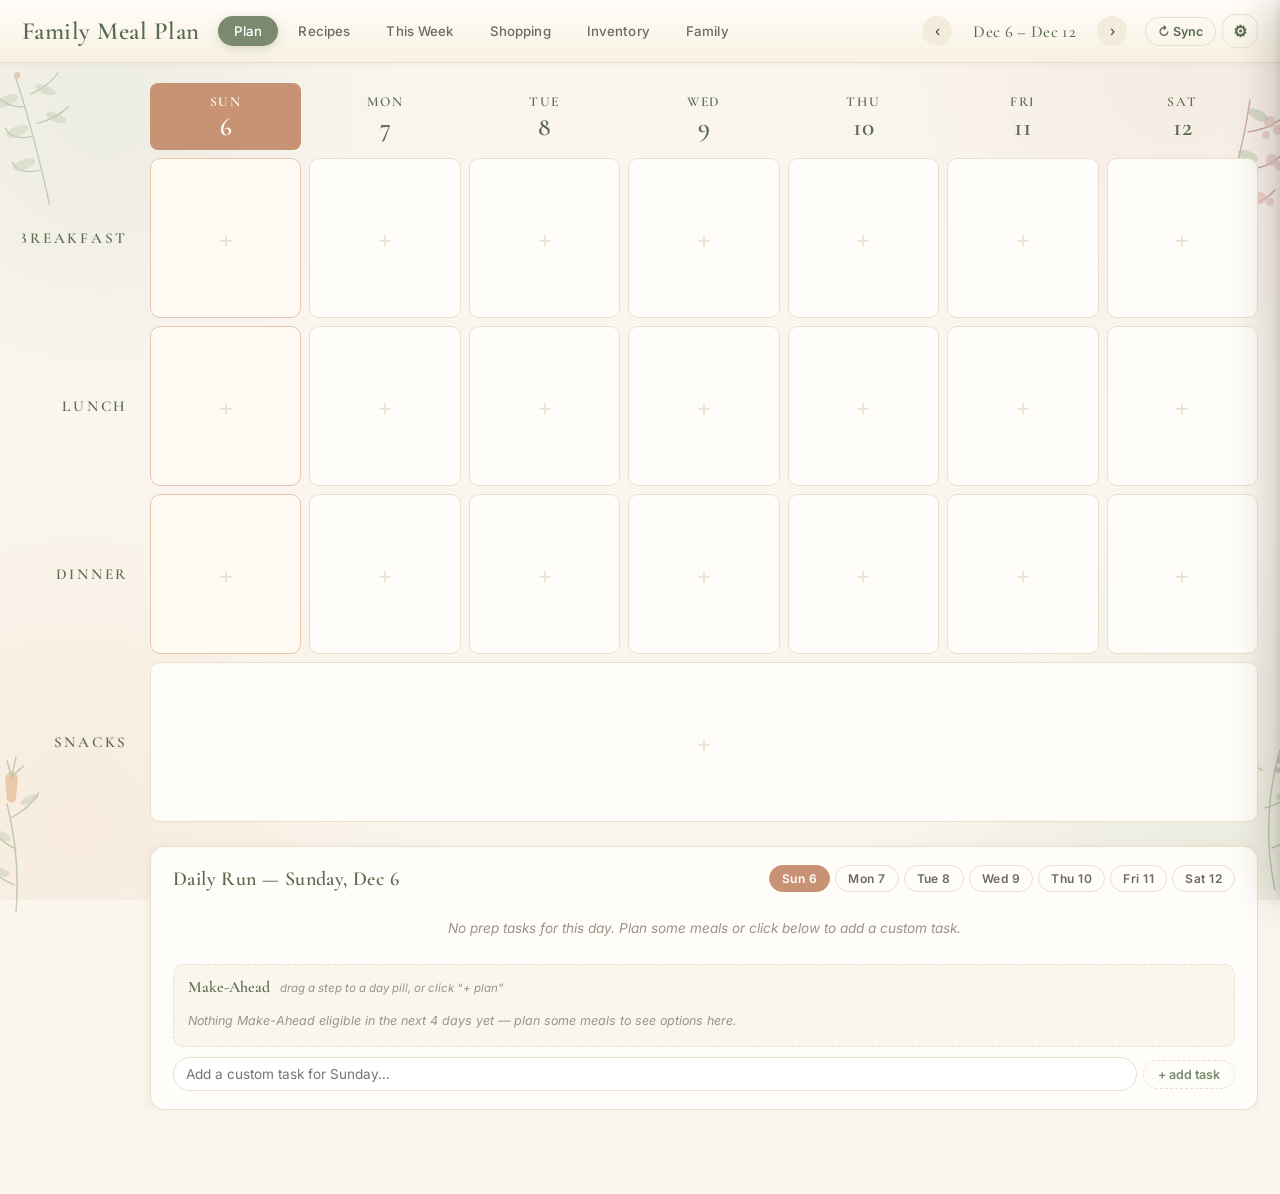
==== commit 94bc0321: "Update index.html" ====
--- a/mealplan/index.html
+++ b/mealplan/index.html
@@ -435,6 +435,22 @@
   backdrop-filter:blur(2px);
 }
 .overlay.open{display:flex}
+/* Slot manager (Phase 1.15) — entries list inside the meal popup */
+.slot-mgr-empty{color:var(--muted);font-style:italic;font-size:.88rem;padding:18px;text-align:center}
+.slot-mgr-row{display:flex;align-items:center;gap:12px;padding:12px 18px;border-bottom:1px solid var(--border)}
+.slot-mgr-row:last-child{border-bottom:none}
+.slot-mgr-info{flex:1;min-width:0}
+.slot-mgr-name{font-family:'Cormorant Garamond',serif;font-size:1.1rem;font-weight:600;color:var(--primary-dark);margin-bottom:6px;line-height:1.2}
+.slot-mgr-members{display:flex;gap:6px;flex-wrap:wrap}
+.slot-mgr-member-chip{display:inline-flex;align-items:center;gap:4px;padding:3px 9px;font-size:.72rem;border-radius:10px;background:var(--bg-2);color:var(--text-light);border:1px solid var(--border);cursor:pointer;transition:all .12s;font-family:inherit}
+.slot-mgr-member-chip:hover{background:var(--bg);border-color:var(--primary-light)}
+.slot-mgr-member-chip.on{background:var(--primary);color:#fff;border-color:var(--primary);font-weight:500}
+.slot-mgr-member-chip.on.meryem{background:var(--meryem);border-color:var(--meryem)}
+.slot-mgr-member-chip.on.austin{background:var(--austin);border-color:var(--austin)}
+.slot-mgr-member-chip.on.arya{background:var(--arya);border-color:var(--arya)}
+.slot-mgr-remove{background:none;border:1px solid var(--border);color:var(--muted);width:30px;height:30px;border-radius:50%;cursor:pointer;font-size:1.05rem;line-height:1;flex-shrink:0}
+.slot-mgr-remove:hover{background:#fdecec;border-color:#a85a4a;color:#a85a4a}
+
 .popup-box{
   background:var(--card);border-radius:var(--radius);
   width:100%;max-width:600px;max-height:90vh;overflow-y:auto;
@@ -594,9 +610,12 @@
   box-shadow:inset 0 0 8px rgba(120,100,60,.05);
   font-size:.85rem;color:var(--text);
   display:flex;flex-direction:column;
+  min-height:0;
 }
 .book-page.left{box-shadow:inset -6px 0 12px -6px rgba(120,100,60,.18)}
 .book-page.right{box-shadow:inset 6px 0 12px -6px rgba(120,100,60,.18)}
+/* TOC pages — no scroll, true turn-the-page feel */
+.book-page.toc{overflow:hidden}
 .book-spine{
   background:linear-gradient(90deg,rgba(120,100,60,.18),rgba(120,100,60,.28),rgba(120,100,60,.18));
   border-radius:1px;
@@ -624,13 +643,19 @@
   font-family:'Cormorant Garamond',serif;font-size:1.1rem;color:var(--accent);font-weight:600;
 }
 .bp-steps-list li.batch::after{
-  content:'batch';position:absolute;right:0;top:9px;font-size:.6rem;
+  content:'Make-Ahead';position:absolute;right:0;top:9px;font-size:.6rem;
   background:#f5f8f0;color:var(--leaf);padding:2px 8px;border-radius:8px;border:1px solid var(--leaf);font-weight:600;
 }
 .bp-warnings{display:flex;flex-wrap:wrap;gap:4px;margin-bottom:10px}
 .bp-warn{background:#fdf0e0;color:#a86730;font-size:.68rem;padding:3px 8px;border-radius:8px;border:1px solid #f0d9b8;font-weight:500}
 .bp-tags{display:flex;flex-wrap:wrap;gap:4px;margin-bottom:10px}
 .bp-tag{background:var(--bg-2);color:var(--text-light);font-size:.68rem;padding:3px 8px;border-radius:8px}
+.bp-tag.bp-tag-vegan{background:#dff0d8;color:#2d6a2d;border:1px solid #a8d8a8}
+.bp-tag.bp-tag-vegetarian{background:#e8f0d8;color:#4a6d2d;border:1px solid #c0d599}
+.bp-tag.bp-tag-dairy{background:#e8eef5;color:#3a5780;border:1px solid #b6c8d8}
+.bp-tag.bp-tag-gluten{background:#f5ebd9;color:#7a5a2a;border:1px solid #dcc499}
+.bp-tag.bp-tag-nut{background:#f0e0d0;color:#7a4a2a;border:1px solid #d8b89a}
+.bp-tag.bp-tag-soy{background:#f0e8d0;color:#6a5a2a;border:1px solid #d4c89a}
 .bp-tag.bp-tag-paleo{background:#eaf3de;color:#3b6d11;border:1px solid #c0dd97}
 .bp-tag.bp-tag-keto{background:#f5e3e9;color:#8b3f5a;border:1px solid #e6c5d0}
 .bp-notes{font-size:.74rem;color:var(--text-light);font-style:italic;line-height:1.5;padding-top:8px;border-top:1px solid var(--bg-2)}
@@ -650,64 +675,150 @@
 .bp-stats{font-size:.7rem;color:var(--muted)}
 .bp-add{background:var(--accent);color:#fff;border:none;font-family:inherit;font-size:.78rem;font-weight:600;padding:6px 14px;border-radius:14px;cursor:pointer;transition:all .15s}
 .bp-add:hover{background:var(--primary);transform:translateY(-1px)}
+.bp-edit-toggle{background:transparent;border:1px solid var(--border);color:var(--primary-dark);font-family:inherit;font-size:.74rem;font-weight:600;padding:5px 12px;border-radius:14px;cursor:pointer;transition:all .15s}
+.bp-edit-toggle:hover{background:var(--meryem);color:#fff;border-color:var(--meryem)}
+
+/* Inline recipe editor (cookbook left page) — uses .ingr-row + .step-row
+   from the main recipe-creation form so styling is identical. */
+.bp-edit-titlebar{display:flex;align-items:center;gap:8px;margin-bottom:6px}
+.bp-edit-badge{background:var(--meryem);color:#fff;font-size:.6rem;font-weight:700;letter-spacing:.12em;padding:3px 8px;border-radius:8px;flex-shrink:0}
+.bp-edit-title{flex:1;font-family:'Cormorant Garamond',serif;font-size:1.4rem;font-weight:600;color:var(--primary-dark);border:none;border-bottom:1.5px dashed var(--border);background:transparent;outline:none;padding:2px 4px}
+.bp-edit-title:focus{border-bottom-color:var(--meryem)}
+.bp-edit-portions{display:flex;align-items:center;gap:6px;margin:8px 0 14px;padding:7px 12px;background:rgba(138,106,164,.08);border-radius:10px;flex-wrap:wrap}
+.bp-edit-portions-label{font-size:.72rem;text-transform:uppercase;letter-spacing:.1em;color:var(--meryem);font-weight:700}
+.bp-edit-step{background:#fff;border:1px solid var(--border);color:var(--text);width:26px;height:26px;border-radius:50%;cursor:pointer;font-size:1rem;font-family:inherit;display:flex;align-items:center;justify-content:center;padding:0}
+.bp-edit-step:hover{background:var(--meryem);color:#fff;border-color:var(--meryem)}
+.bp-edit-portions-input{width:54px;text-align:center;font-family:'Cormorant Garamond',serif;font-size:1.1rem;font-weight:600;color:var(--meryem);border:1px solid var(--border);border-radius:6px;background:#fff;outline:none;padding:3px 4px}
+.bp-edit-portions-input:focus{border-color:var(--meryem)}
+.bp-edit-portions-note{font-size:.7rem;color:var(--muted);font-style:italic;margin-left:auto}
+/* Small scale-rule indicator next to a scaled ingredient row */
+.ingr-scalenote{color:var(--meryem);font-size:.95rem;cursor:help;font-weight:700;flex-shrink:0;padding:0 2px}
+.bp-edit-footer{display:flex;justify-content:flex-end;gap:8px;align-items:center;margin-top:14px;padding-top:12px;border-top:1px solid var(--bg-2)}
+.bp-edit-cancel{background:transparent;border:1px solid var(--border);color:var(--text-light);font-family:inherit;font-size:.78rem;font-weight:600;padding:6px 14px;border-radius:14px;cursor:pointer}
+.bp-edit-cancel:hover{background:var(--bg-2);color:var(--text)}
+/* Editor inside the cookbook needs the .ingredients-list / .steps-list to flow */
+#bp-edit-ingr-list{display:flex;flex-direction:column;gap:6px}
+#bp-edit-steps-list{display:flex;flex-direction:column;gap:8px}
+
+/* SAVE FORK MODAL */
+#save-fork-overlay{position:fixed;inset:0;background:rgba(40,32,18,.55);z-index:600;display:none;align-items:center;justify-content:center;padding:20px;backdrop-filter:blur(3px)}
+#save-fork-overlay.open{display:flex}
+.save-fork-box{background:var(--card);border-radius:var(--radius);width:100%;max-width:480px;padding:22px 26px;box-shadow:var(--shadow-lg);border:1px solid var(--border)}
+.save-fork-title{font-family:'Cormorant Garamond',serif;font-size:1.3rem;font-weight:600;color:var(--primary-dark);margin-bottom:4px}
+.save-fork-sub{font-size:.78rem;color:var(--muted);margin-bottom:16px;font-style:italic}
+.save-fork-opts{display:flex;flex-direction:column;gap:8px;margin-bottom:14px}
+.save-fork-opt{background:#fff;border:1.5px solid var(--border);border-radius:10px;padding:12px 14px;cursor:pointer;transition:all .15s;text-align:left}
+.save-fork-opt:hover{border-color:var(--primary-light)}
+.save-fork-opt.selected{border-color:var(--primary);background:rgba(122,138,110,.08);box-shadow:0 0 0 3px rgba(122,138,110,.15)}
+.save-fork-opt-title{font-family:inherit;font-size:.88rem;font-weight:700;color:var(--text);margin-bottom:2px;display:flex;align-items:center;gap:8px}
+.save-fork-opt-default{background:var(--primary);color:#fff;font-size:.6rem;letter-spacing:.1em;padding:2px 6px;border-radius:6px;font-weight:700}
+.save-fork-opt-sub{font-size:.74rem;color:var(--text-light);line-height:1.4}
+#save-fork-name-wrap{margin-bottom:14px}
+#save-fork-name{width:100%;font-family:inherit;font-size:.88rem;padding:9px 12px;border:1.5px solid var(--border);border-radius:8px;outline:none}
+#save-fork-name:focus{border-color:var(--primary)}
+.save-fork-actions{display:flex;justify-content:flex-end;gap:8px}
+.save-fork-actions .btn-ghost{background:transparent;border:1px solid var(--border);color:var(--text-light);font-family:inherit;font-size:.82rem;font-weight:600;padding:8px 16px;border-radius:18px;cursor:pointer}
+.save-fork-actions .btn-ghost:hover{background:var(--bg-2)}
+.save-fork-actions .btn-primary{background:var(--accent);color:#fff;border:none;font-family:inherit;font-size:.82rem;font-weight:600;padding:8px 18px;border-radius:18px;cursor:pointer}
+.save-fork-actions .btn-primary:hover{background:var(--primary)}
+
+/* STASH PROMPT MODAL */
+#stash-overlay{position:fixed;inset:0;background:rgba(40,32,18,.55);z-index:600;display:none;align-items:center;justify-content:center;padding:20px;backdrop-filter:blur(3px)}
+#stash-overlay.open{display:flex}
+.stash-box{background:var(--card);border-radius:var(--radius);width:100%;max-width:440px;padding:22px 26px;box-shadow:var(--shadow-lg);border:1px solid var(--border)}
+.stash-title{font-family:'Cormorant Garamond',serif;font-size:1.3rem;font-weight:600;color:var(--primary-dark);margin-bottom:4px}
+.stash-sub{font-size:.78rem;color:var(--muted);margin-bottom:14px;font-style:italic}
+.stash-recipe-name{font-weight:600;color:var(--accent)}
+.stash-row{display:flex;align-items:center;gap:10px;margin-bottom:12px}
+.stash-row label{font-size:.78rem;color:var(--text-light);min-width:90px;font-weight:600;text-transform:uppercase;letter-spacing:.06em}
+.stash-row input,.stash-row select{flex:1;font-family:inherit;font-size:.88rem;padding:8px 10px;border:1.5px solid var(--border);border-radius:8px;outline:none}
+.stash-row input:focus,.stash-row select:focus{border-color:var(--leaf)}
+.stash-location-chips{display:flex;gap:6px}
+.stash-loc-chip{background:#fff;border:1.5px solid var(--border);color:var(--text);font-family:inherit;font-size:.78rem;padding:6px 12px;border-radius:14px;cursor:pointer;transition:all .15s}
+.stash-loc-chip.selected{background:var(--leaf);color:#fff;border-color:var(--leaf)}
+.stash-actions{display:flex;justify-content:space-between;align-items:center;margin-top:18px;gap:8px}
+.stash-skip{background:transparent;border:none;color:var(--muted);font-family:inherit;font-size:.78rem;cursor:pointer;text-decoration:underline}
+.stash-skip:hover{color:var(--text)}
+.stash-save{background:var(--leaf);color:#fff;border:none;font-family:inherit;font-size:.82rem;font-weight:600;padding:9px 22px;border-radius:18px;cursor:pointer}
+.stash-save:hover{background:var(--primary)}
+
+/* PANTRY NUDGE MODAL */
+#nudge-overlay{position:fixed;inset:0;background:rgba(40,32,18,.55);z-index:600;display:none;align-items:center;justify-content:center;padding:20px;backdrop-filter:blur(3px)}
+#nudge-overlay.open{display:flex}
+.nudge-box{background:var(--card);border-radius:var(--radius);width:100%;max-width:520px;max-height:84vh;display:flex;flex-direction:column;padding:0;box-shadow:var(--shadow-lg);border:1px solid var(--border)}
+.nudge-header{padding:20px 24px 12px;border-bottom:1px solid var(--border)}
+.nudge-title{font-family:'Cormorant Garamond',serif;font-size:1.3rem;font-weight:600;color:var(--primary-dark)}
+.nudge-sub{font-size:.78rem;color:var(--muted);font-style:italic;margin-top:2px}
+.nudge-body{flex:1;overflow-y:auto;padding:14px 24px}
+.nudge-section-label{font-size:.7rem;font-weight:700;letter-spacing:.12em;color:var(--accent);text-transform:uppercase;margin:10px 0 8px}
+.nudge-row{display:flex;align-items:center;gap:10px;padding:8px 0;border-bottom:1px solid var(--bg-2)}
+.nudge-row:last-child{border-bottom:none}
+.nudge-row.recipe{background:rgba(143,169,125,.06);padding:8px 12px;border-radius:8px;margin-bottom:2px;border:none}
+.nudge-row-name{flex:1;font-size:.88rem;color:var(--text);font-weight:500}
+.nudge-row-count{font-size:.72rem;color:var(--muted);font-style:italic;min-width:60px;text-align:right}
+.nudge-row-actions{display:flex;gap:4px}
+.nudge-row-chip{background:#fff;border:1px solid var(--border);color:var(--text-light);font-family:inherit;font-size:.7rem;padding:4px 9px;border-radius:10px;cursor:pointer;transition:all .12s;font-weight:600}
+.nudge-row-chip:hover{background:var(--bg-2)}
+.nudge-row-chip.low{border-color:var(--carrot);color:var(--carrot)}
+.nudge-row-chip.out{border-color:var(--danger);color:var(--danger)}
+.nudge-row-chip.low.selected{background:var(--carrot);color:#fff}
+.nudge-row-chip.out.selected{background:var(--danger);color:#fff}
+.nudge-empty{font-size:.82rem;color:var(--muted);font-style:italic;text-align:center;padding:18px}
+.nudge-footer{padding:14px 24px 18px;border-top:1px solid var(--border);display:flex;justify-content:space-between;align-items:center;gap:8px;background:#fdfaf2;border-radius:0 0 var(--radius) var(--radius)}
+.nudge-allgood{background:var(--primary);color:#fff;border:none;font-family:inherit;font-size:.84rem;font-weight:600;padding:10px 22px;border-radius:18px;cursor:pointer}
+.nudge-allgood:hover{background:var(--primary-dark)}
+.nudge-done{background:transparent;border:1.5px solid var(--accent);color:var(--accent);font-family:inherit;font-size:.82rem;font-weight:600;padding:9px 18px;border-radius:18px;cursor:pointer}
+.nudge-done:hover{background:var(--accent);color:#fff}
 
 /* TABLE OF CONTENTS (first spread of the book) */
-.toc-page{font-family:'Cormorant Garamond',serif;color:var(--text);padding:8px 6px}
+.toc-page{
+  font-family:'Cormorant Garamond',serif;color:var(--text);
+  padding:4px 4px;
+  display:flex;flex-direction:column;
+  height:100%;overflow:hidden;
+  /* Auto-shrink to fit the two-page spread */
+  font-size:.92rem;
+}
 .toc-title{
-  font-family:'Cormorant Garamond',serif;font-size:2rem;font-style:italic;font-weight:500;
-  color:var(--primary-dark);margin-bottom:18px;line-height:1;
-}
+  font-family:'Cormorant Garamond',serif;font-size:1.8rem;font-style:italic;font-weight:500;
+  color:var(--primary-dark);margin-bottom:10px;line-height:1;flex-shrink:0;
+}
+.toc-body{flex:1;min-height:0;overflow:hidden;column-fill:auto}
 .toc-part-heading{
   font-family:'Cormorant Garamond',serif;
-  font-size:1.05rem;font-weight:600;letter-spacing:.32em;
+  font-size:.95rem;font-weight:600;letter-spacing:.28em;
   color:var(--primary-dark);
   text-transform:uppercase;
   text-align:center;
-  margin:18px 0 12px;
-  padding-bottom:8px;
+  margin:10px 0 8px;
+  padding-bottom:5px;
   border-bottom:1.5px solid var(--border);
   position:relative;
 }
-.toc-part-heading:first-child{margin-top:4px}
-.toc-section{margin-bottom:14px}
+.toc-part-heading:first-child{margin-top:2px}
+.toc-section{margin-bottom:8px;break-inside:avoid}
 .toc-section-label{
-  display:inline-block;padding:5px 12px;font-family:'Inter',sans-serif;
-  font-weight:700;font-size:.7rem;letter-spacing:.12em;color:#fff;
+  display:inline-block;padding:3px 10px;font-family:'Inter',sans-serif;
+  font-weight:700;font-size:.62rem;letter-spacing:.12em;color:#fff;
   text-transform:uppercase;
-  border-radius:0;margin-bottom:7px;
-}
-/* Morning Nourishment */
-.toc-section-label.sec-breakfast-bowls{background:var(--carrot)}
-.toc-section-label.sec-eggs{background:#d6a352}
-.toc-section-label.sec-smoothies-bf{background:var(--rose)}
-.toc-section-label.sec-muffins{background:#a87454}
-/* Soups, Salads & Light Meals */
-.toc-section-label.sec-broths{background:#5a8fa8}
-.toc-section-label.sec-salads{background:#7ea863}
-.toc-section-label.sec-wraps{background:#9aa569}
-/* Mains & Hearty Dishes */
-.toc-section-label.sec-onepan{background:var(--accent)}
-.toc-section-label.sec-stews{background:#456b87}
-.toc-section-label.sec-pasta{background:#c4994a}
-.toc-section-label.sec-casseroles{background:var(--berry)}
-/* Snacks & Drinks */
-.toc-section-label.sec-dips{background:var(--leaf)}
-.toc-section-label.sec-teas{background:#7ba38c}
-.toc-section-label.sec-smoothies-sj{background:#c47a96}
-/* Sweets & Baked Goods */
-.toc-section-label.sec-cookies{background:#b8845e}
-.toc-section-label.sec-desserts{background:#c4759a}
-.toc-section-label.sec-breads{background:#9c6b4d}
-/* Nature's Apothecary */
-.toc-section-label.sec-fermented{background:#b08642}
-.toc-section-label.sec-infusions{background:#6f8c9b}
-.toc-section-label.sec-tonics{background:#a85a4a}
-.toc-section-label.sec-jams{background:#b54a5e}
+  border-radius:0;margin-bottom:4px;
+}
+/* The 9-chapter Cookbook + Apothecary — each section gets a tonal swatch */
+.toc-section-label.sec-morning-table{background:var(--carrot)}        /* warm sunrise */
+.toc-section-label.sec-small-bites{background:var(--leaf)}            /* fresh green */
+.toc-section-label.sec-by-the-stove{background:#5a8fa8}               /* steamy blue */
+.toc-section-label.sec-cold-plates{background:#7ea863}                /* garden green */
+.toc-section-label.sec-meals-in-hand{background:#c4994a}              /* toasted bread */
+.toc-section-label.sec-main-plates{background:var(--accent)}          /* roast red */
+.toc-section-label.sec-comfort-plates{background:var(--berry)}        /* slow-cooked plum */
+.toc-section-label.sec-sweets-sippers{background:#c4759a}             /* dessert rose */
+.toc-section-label.sec-flavor-alchemy{background:#a87454}             /* spice brown */
+.toc-section-label.sec-apothecary{background:#4a3526}                 /* aged walnut */
 /* Catch-all */
 .toc-section-label.sec-other{background:var(--muted)}
 .toc-entry{
-  display:flex;align-items:baseline;gap:4px;font-size:.92rem;line-height:1.55;
-  padding:2px 4px;cursor:pointer;border-radius:3px;color:var(--text);
+  display:flex;align-items:baseline;gap:4px;font-size:.82rem;line-height:1.35;
+  padding:1px 4px;cursor:pointer;border-radius:3px;color:var(--text);
   transition:background .12s,color .12s;
 }
 .toc-entry:hover{background:rgba(200,146,116,.12);color:var(--accent)}
@@ -758,20 +869,25 @@
 
 /* 3D page-flip */
 .book-flipper{
-  position:absolute;top:14px;bottom:14px;left:50%;width:calc(50% - 17px);
-  transform-origin:left center;transform-style:preserve-3d;
+  position:absolute;top:14px;bottom:14px;width:calc(50% - 17px);
+  transform-style:preserve-3d;
   pointer-events:none;display:none;
-  transition:transform .65s cubic-bezier(.4,.05,.3,1);
+  transition:transform .38s cubic-bezier(.4,.05,.3,1);
+  will-change:transform;
 }
 .book-flipper.show{display:block}
-.book-flipper.flip-fwd{transform:rotateY(-180deg)}
-.book-flipper.flip-bwd{transform:rotateY(180deg);transform-origin:right center}
+/* Forward flip: right page swings from right to left over the spine */
+.book-flipper.dir-fwd{left:50%;transform-origin:left center;transform:rotateY(0deg)}
+.book-flipper.dir-fwd.flip-fwd{transform:rotateY(-180deg)}
+/* Backward flip: left page swings from left to right over the spine */
+.book-flipper.dir-bwd{left:14px;transform-origin:right center;transform:rotateY(0deg)}
+.book-flipper.dir-bwd.flip-bwd{transform:rotateY(180deg)}
 .bf-front,.bf-back{
   position:absolute;inset:0;background:#fffdf6;border:1px solid #e8dfcc;border-radius:4px;
   padding:14px 16px;backface-visibility:hidden;overflow:hidden;
 }
-.bf-back{transform:rotateY(180deg)}
-.book-flipper.flip-bwd .bf-back{transform:rotateY(-180deg)}
+.book-flipper.dir-fwd .bf-back{transform:rotateY(180deg)}
+.book-flipper.dir-bwd .bf-back{transform:rotateY(-180deg)}
 
 .book-footer{
   text-align:center;font-size:.74rem;color:var(--muted);padding:0 18px 12px;font-style:italic;
@@ -892,7 +1008,7 @@
 .tag.lunch{background:#e8f0d8;border-color:#9bb87a;color:#3a5520}
 .tag.dinner{background:#ece2f0;border-color:#a888bc;color:#4a2870}
 .tag.snacks{background:#fde0e0;border-color:#c87878;color:#7a2020}
-.tag.batch{background:#e2efd0;border-color:#80a866;color:#1a4818}
+.tag.batch{background:#e2efd0;border-color:#80a866;color:#1a4818} /* legacy class — used for Make-Ahead recipes */
 
 /* RECIPE EDITOR */
 #recipe-editor-overlay{
@@ -1071,6 +1187,13 @@
 .shop-item label{font-size:.87rem;flex:1;cursor:pointer;line-height:1.35}
 .shop-item label.instock{text-decoration:line-through;color:var(--muted)}
 .in-stock-badge{font-size:.62rem;background:#e8f0d8;color:#3a5520;border-radius:8px;padding:2px 8px;white-space:nowrap;font-weight:600;letter-spacing:.04em}
+.shop-item.instock label{color:var(--muted);font-style:italic}
+.shop-item.bought label{text-decoration:line-through;color:var(--muted)}
+.shop-extra-del{background:none;border:none;cursor:pointer;color:var(--muted);font-size:1.05rem;padding:0 6px;line-height:1}
+.shop-extra-del:hover{color:#a85a4a}
+.shop-extra-add{display:flex;gap:8px;margin-top:10px;padding-top:10px;border-top:1px solid var(--border)}
+.shop-extra-add input{flex:1;padding:7px 12px;border:1px solid var(--border);border-radius:6px;font-family:inherit;font-size:.85rem}
+.shop-extra-add button{padding:7px 16px;font-size:.82rem}
 .inv-panel{background:var(--card);border-radius:var(--radius);box-shadow:var(--shadow);padding:18px;border:1.5px solid var(--border)}
 .inv-panel h3{
   font-family:'Cormorant Garamond',serif;font-size:1.15rem;font-weight:600;
@@ -1085,8 +1208,173 @@
 .inv-mini-item:last-child{border-bottom:none}
 .inv-mini-amt{font-size:.76rem;color:var(--muted)}
 
-/* INVENTORY */
-.inventory-container{max-width:980px;margin:0 auto}
+/* INVENTORY — 4-cabinet kitchen layout (fridge/freezer/spice/pantry) */
+.inventory-container{max-width:1200px;margin:0 auto}
+.inv-page-toolbar{display:flex;align-items:center;flex-wrap:wrap;gap:14px;margin-bottom:18px;padding:10px 16px;background:var(--card);border:1px solid var(--border);border-radius:var(--radius);box-shadow:var(--shadow)}
+.inv-page-search{padding:7px 14px;border:1px solid var(--border);border-radius:7px;font-size:.88rem;font-family:inherit;min-width:240px;flex:1;max-width:380px}
+.inv-toolbar-stats{font-size:.78rem;color:var(--muted);font-style:italic;margin-left:auto}
+.inv-toolbar-stats b{color:var(--primary-dark);font-style:normal;font-weight:600}
+
+.inv-cabinets-grid{display:grid;grid-template-columns:1fr 1fr;grid-template-rows:auto auto;gap:24px}
+@media (max-width:900px){.inv-cabinets-grid{grid-template-columns:1fr}}
+
+.cabinet{position:relative;border-radius:14px;overflow:hidden;display:flex;flex-direction:column;min-height:360px}
+.cabinet-head{display:flex;align-items:center;gap:10px;padding:14px 20px;font-family:'Cormorant Garamond',serif;font-size:1.25rem;font-weight:600;letter-spacing:.06em;text-transform:uppercase;border-bottom:1.5px solid rgba(0,0,0,.1)}
+.cabinet-head-icon{font-size:1.4rem}
+.cabinet-head-count{font-size:.7rem;font-weight:400;letter-spacing:.04em;text-transform:none;background:rgba(0,0,0,.08);padding:3px 10px;border-radius:10px;margin-left:auto;font-family:'Inter',sans-serif}
+.cabinet-body{flex:1;padding:14px 18px;overflow-y:auto;max-height:480px}
+.cabinet-empty{color:var(--muted);font-style:italic;font-size:.85rem;text-align:center;padding:30px 14px}
+.cabinet-add-bar{padding:10px 14px;border-top:1.5px solid rgba(0,0,0,.1);background:rgba(255,255,255,.45);position:relative}
+.cabinet-add-input{width:100%;padding:7px 12px;border:1px solid rgba(0,0,0,.18);border-radius:6px;font-size:.85rem;font-family:inherit;background:rgba(255,255,255,.85)}
+.cabinet-add-suggest{position:absolute;left:14px;right:14px;bottom:calc(100% + 4px);background:var(--card);border:1px solid var(--border);border-radius:8px;box-shadow:0 -4px 16px rgba(0,0,0,.15);max-height:220px;overflow-y:auto;display:none;z-index:10}
+.cabinet-add-suggest.open{display:block}
+.cabinet-add-suggest-item{padding:7px 12px;font-size:.85rem;cursor:pointer;border-bottom:1px solid var(--border)}
+.cabinet-add-suggest-item:last-child{border-bottom:none}
+.cabinet-add-suggest-item:hover{background:var(--bg-2)}
+.cabinet-add-suggest-empty{padding:14px;color:var(--muted);font-style:italic;text-align:center;font-size:.82rem}
+
+/* --- FRIDGE (top of unit) --- */
+.cabinet.fridge{
+  background:linear-gradient(180deg,#fbfcfd 0%,#e9edf2 100%);
+  border:5px solid #b3bcc6;
+  border-bottom:none;
+  border-radius:14px 14px 0 0;
+  box-shadow:inset 0 1px 0 rgba(255,255,255,.7),0 6px 22px rgba(0,0,0,.08);
+}
+.cabinet.fridge .cabinet-head{color:#3a4756;background:linear-gradient(180deg,#eef1f5 0%,#dde2e8 100%)}
+.cabinet.fridge::after{content:'';position:absolute;top:60px;bottom:14px;left:50%;width:2px;background:rgba(0,0,0,.08);pointer-events:none}
+
+/* --- FREEZER (bottom of unit) --- */
+.cabinet.freezer{
+  background:linear-gradient(180deg,#dde9f1 0%,#b8c9d8 100%);
+  border:5px solid #b3bcc6;
+  border-top:1.5px solid rgba(0,0,0,.18);
+  border-radius:0 0 14px 14px;
+  box-shadow:0 6px 22px rgba(0,0,0,.08);
+  min-height:240px;
+}
+.cabinet.freezer .cabinet-head{color:#2a3d4f;background:linear-gradient(180deg,#cfdce6 0%,#b4c4d2 100%)}
+.cabinet.freezer .cabinet-body{
+  background:radial-gradient(ellipse at top, rgba(255,255,255,.25) 0%, transparent 60%);
+}
+
+/* Stainless handle running down the fridge/freezer split */
+.fridge-freezer-stack{position:relative}
+.fridge-freezer-stack::before{
+  content:'';position:absolute;
+  right:14px;top:54px;height:60%;width:5px;
+  background:linear-gradient(180deg,#cfd6dd 0%,#9ea7b0 100%);
+  border-radius:3px;
+  box-shadow:0 0 0 1px rgba(0,0,0,.12),inset 1px 0 0 rgba(255,255,255,.4);
+  pointer-events:none;z-index:1;
+}
+
+/* --- WOOD CABINETS (spice + pantry) --- */
+.cabinet.wood{
+  border:6px solid #5c3f1f;
+  box-shadow:inset 0 0 40px rgba(0,0,0,.22),0 6px 22px rgba(0,0,0,.12);
+}
+.cabinet.spice{
+  background:
+    repeating-linear-gradient(90deg,rgba(255,255,255,.04) 0px,rgba(255,255,255,.04) 1px,transparent 1px,transparent 6px),
+    linear-gradient(180deg,#a37343 0%,#8c5a2c 100%);
+}
+.cabinet.spice .cabinet-head{color:#fef6e3;background:linear-gradient(180deg,#7a4a1f 0%,#6b3f17 100%);text-shadow:0 1px 2px rgba(0,0,0,.4)}
+.cabinet.spice .cabinet-head-count{background:rgba(255,255,255,.18);color:#fef6e3}
+.cabinet.spice .cabinet-empty{color:rgba(254,246,227,.6)}
+.cabinet.pantry{
+  background:
+    repeating-linear-gradient(90deg,rgba(255,255,255,.05) 0px,rgba(255,255,255,.05) 1px,transparent 1px,transparent 8px),
+    linear-gradient(180deg,#c2945a 0%,#a87a3d 100%);
+}
+.cabinet.pantry .cabinet-head{color:#fef6e3;background:linear-gradient(180deg,#8a5e2d 0%,#7a521e 100%);text-shadow:0 1px 2px rgba(0,0,0,.4)}
+.cabinet.pantry .cabinet-head-count{background:rgba(255,255,255,.18);color:#fef6e3}
+.cabinet.pantry .cabinet-empty{color:rgba(254,246,227,.65)}
+.cabinet.wood .cabinet-add-bar{background:rgba(0,0,0,.18)}
+.cabinet.wood .cabinet-add-input{background:rgba(255,255,255,.92);color:var(--text)}
+
+/* Apothecary cabinet — deep aged-walnut wood with a sage/gold accent.
+   Holds (a) ingredients with Category = "Apothecary" and (b) prepared dishes
+   whose source recipe sits in the "The Apothecary Cabinet" cookbook section. */
+.cabinet.apothecary{
+  background:
+    repeating-linear-gradient(90deg,rgba(255,255,255,.03) 0px,rgba(255,255,255,.03) 1px,transparent 1px,transparent 7px),
+    linear-gradient(180deg,#4a3526 0%,#3a2818 100%);
+  border:6px solid #2d1f12;
+  box-shadow:inset 0 0 40px rgba(0,0,0,.4),0 6px 22px rgba(0,0,0,.18);
+}
+.cabinet.apothecary .cabinet-head{
+  color:#e9d59a;
+  background:linear-gradient(180deg,#2a1d10 0%,#1f1509 100%);
+  text-shadow:0 1px 2px rgba(0,0,0,.6);
+  border-bottom-color:rgba(233,213,154,.25);
+  font-style:italic;
+  letter-spacing:.1em;
+}
+.cabinet.apothecary .cabinet-head-count{background:rgba(233,213,154,.18);color:#e9d59a}
+.cabinet.apothecary .cabinet-empty{color:rgba(233,213,154,.55)}
+.cabinet.apothecary .inv-row{
+  background:rgba(54,38,24,.78);
+  color:#f0e2bf;
+  border-bottom-color:rgba(233,213,154,.18);
+}
+.cabinet.apothecary .inv-row:hover{background:rgba(72,52,32,.92)}
+.cabinet.apothecary .inv-row.prepared{
+  background:linear-gradient(90deg,rgba(122,86,40,.55) 0%,rgba(95,68,32,.55) 100%);
+}
+.cabinet.apothecary .inv-row.prepared .inv-row-name{color:#f5dd95;font-weight:500}
+.cabinet.apothecary .inv-row .portions{background:rgba(233,213,154,.22);color:#f5dd95}
+.cabinet.apothecary .inv-row .row-remove{color:rgba(233,213,154,.55)}
+.cabinet.apothecary .inv-row .row-remove:hover{color:#f5dd95;background:rgba(233,213,154,.12)}
+.cabinet.apothecary .cabinet-add-bar{background:rgba(0,0,0,.32);border-top-color:rgba(233,213,154,.18)}
+.cabinet.apothecary .cabinet-add-input{background:rgba(245,221,149,.94);color:#3a2818;border-color:rgba(233,213,154,.4)}
+.cabinet.apothecary .cabinet-add-input::placeholder{color:rgba(58,40,24,.5)}
+
+/* --- Items rendered as a vertical list (one row per item) --- */
+.cabinet-items{display:flex;flex-direction:column;gap:0}
+.inv-row{
+  display:flex;align-items:center;gap:8px;
+  padding:7px 12px;
+  font-size:.85rem;
+  background:rgba(255,255,255,.78);
+  color:var(--text);
+  border-bottom:1px solid rgba(0,0,0,.06);
+  transition:background .12s;
+}
+.inv-row:first-child{border-top-left-radius:6px;border-top-right-radius:6px}
+.inv-row:last-child{border-bottom-left-radius:6px;border-bottom-right-radius:6px;border-bottom:none}
+.inv-row:hover{background:rgba(255,255,255,.95)}
+.inv-row-name{flex:1;line-height:1.3;overflow:hidden;text-overflow:ellipsis;white-space:nowrap}
+.inv-row.prepared{background:linear-gradient(90deg,rgba(255,232,196,.6) 0%,rgba(255,244,220,.5) 100%)}
+.inv-row.prepared .inv-row-name{color:var(--accent);font-weight:500}
+.inv-row .portions{font-size:.7rem;color:var(--accent);font-weight:600;background:rgba(217,148,88,.18);padding:1px 7px;border-radius:8px;margin-left:4px}
+.inv-row .row-remove{background:none;border:none;cursor:pointer;color:var(--muted);font-size:1rem;line-height:1;padding:2px 6px;border-radius:4px;flex-shrink:0}
+.inv-row .row-remove:hover{color:#a85a4a;background:rgba(168,90,74,.1)}
+
+/* On wood cabinets, rows need a softer parchment background */
+.cabinet.wood .inv-row{background:rgba(255,250,235,.92);border-bottom-color:rgba(0,0,0,.1)}
+.cabinet.wood .inv-row:hover{background:rgba(255,253,243,1)}
+
+/* Dim rows that don't match the search filter */
+.inv-row.dim{opacity:.22}
+.inv-portions{margin-left:10px;font-size:.75rem;color:var(--muted);background:var(--bg-2);padding:2px 8px;border-radius:8px}
+.inv-empty{text-align:center;padding:24px;color:var(--muted);font-style:italic}
+/* Family settings */
+.family-container{max-width:880px;margin:0 auto}
+.family-list{display:flex;flex-direction:column;gap:14px;margin-top:6px}
+.family-card{background:var(--card);border:1.5px solid var(--border);border-radius:var(--radius);padding:18px 22px;display:grid;grid-template-columns:1fr auto;gap:14px;align-items:start;box-shadow:var(--shadow)}
+.family-card-header{display:flex;align-items:baseline;gap:14px;flex-wrap:wrap}
+.family-card-name{font-family:'Cormorant Garamond',serif;font-size:1.4rem;font-weight:600;color:var(--primary-dark)}
+.family-card-meta{font-size:.78rem;color:var(--text-light);font-style:italic}
+.family-card-targets{font-size:.85rem;color:var(--text-light);margin-top:6px}
+.family-card-targets b{color:var(--text)}
+.family-card-sens{font-size:.78rem;color:var(--text-light);margin-top:8px;line-height:1.6}
+.family-sens-chip{display:inline-block;background:#f5e3e3;color:#7a3838;border:1px solid #d8a8a8;padding:2px 8px;border-radius:8px;margin-right:4px;margin-bottom:3px;font-size:.72rem}
+.family-card-edit{background:none;border:1px solid var(--border);color:var(--primary-dark);padding:5px 12px;border-radius:6px;cursor:pointer;font-size:.78rem;font-weight:500;height:fit-content}
+.family-card-edit:hover{background:var(--primary);color:#fff;border-color:var(--primary)}
+.me-sens-chip{display:inline-flex;align-items:center;gap:6px;background:var(--bg-2);border:1px solid var(--border);padding:3px 4px 3px 10px;border-radius:14px;font-size:.78rem}
+.me-sens-chip button{background:none;border:none;cursor:pointer;color:var(--muted);font-size:1rem;padding:0 6px;line-height:1}
+.me-sens-chip button:hover{color:#a85a4a}
 .inv-tab-grid{display:grid;grid-template-columns:repeat(auto-fit,minmax(290px,1fr));gap:16px}
 .inv-card{background:var(--card);border-radius:var(--radius);box-shadow:var(--shadow);padding:18px;border:1.5px solid var(--border)}
 .inv-card h3{
@@ -1218,6 +1506,7 @@
     <button class="nav-btn" onclick="showPage('weekly-recipes',this)">This Week</button>
     <button class="nav-btn" onclick="showPage('shopping',this)">Shopping</button>
     <button class="nav-btn" onclick="showPage('inventory',this)">Inventory</button>
+    <button class="nav-btn" onclick="showPage('family',this)">Family</button>
   </nav>
   <div class="week-nav" id="week-nav-wrap">
     <button onclick="changeWeek(-1)" aria-label="Previous week">&lsaquo;</button>
@@ -1246,6 +1535,11 @@
       <div class="form-group">
         <label class="form-label">Sync key</label>
         <input type="text" class="form-input" id="sync-worker-key" placeholder="the SYNC_KEY value you set in Cloudflare">
+      </div>
+      <div class="form-group">
+        <label class="form-label">Household ID</label>
+        <input type="text" class="form-input" id="sync-household-id" placeholder="paste your Household page id from Notion (with or without dashes)">
+        <div style="font-size:.72rem;color:var(--muted);margin-top:4px;font-style:italic">Scopes every read/write to one household so multiple families can share the worker safely.</div>
       </div>
       <div id="sync-test-result" class="sync-test-result"></div>
       <div style="display:flex;gap:8px;margin-top:14px;justify-content:flex-end">
@@ -1306,7 +1600,113 @@
 <div class="page" id="page-inventory">
   <div class="inventory-container">
     <h2 class="page-section-title">Inventory</h2>
-    <div class="inv-tab-grid" id="inventory-grid"></div>
+    <p class="page-section-sub">Only what you have. Click × to remove · type to add</p>
+    <div class="inv-page-toolbar">
+      <input class="inv-page-search" id="inv-global-search" placeholder="Search across all cabinets…" oninput="invSetSearch(this.value)">
+      <button class="sync-btn" onclick="openPantryNudge()" title="Glance at what was used / eaten — adjust roughly">Weekly check</button>
+      <div class="inv-toolbar-stats" id="inv-stats"></div>
+    </div>
+    <div class="inv-cabinets-grid" id="inventory-grid"></div>
+  </div>
+</div>
+
+<!-- FAMILY SETTINGS PAGE (Phase 2.4) -->
+<div class="page" id="page-family">
+  <div class="family-container">
+    <h2 class="page-section-title">Family settings</h2>
+    <p class="page-section-sub">Each member has their own goals and sensitivities. Sensitivities here drive the warnings on recipe cards.</p>
+    <div class="family-list" id="family-list"></div>
+    <button class="btn btn-primary" onclick="openMemberEditor(null)" style="margin-top:14px">+ Add family member</button>
+  </div>
+</div>
+
+<!-- FAMILY MEMBER EDITOR -->
+<div class="overlay" id="member-editor-overlay" onclick="if(event.target===this)closeMemberEditor()">
+  <div class="popup-box" style="max-width:560px" onclick="event.stopPropagation()">
+    <div class="popup-header">
+      <div class="popup-title" id="member-editor-title">Edit family member</div>
+      <button class="popup-close" onclick="closeMemberEditor()">×</button>
+    </div>
+    <div class="popup-body">
+      <div class="form-group"><label class="form-label">Name</label><input class="form-input" id="me-name" placeholder="e.g. Meryem"></div>
+      <div class="form-row">
+        <div class="form-group"><label class="form-label">Age</label><input type="number" class="form-input" id="me-age" placeholder="34"></div>
+        <div class="form-group"><label class="form-label">Calorie target</label><input type="number" class="form-input" id="me-cal" placeholder="2000"></div>
+        <div class="form-group"><label class="form-label">Protein target (g)</label><input type="number" class="form-input" id="me-prot" placeholder="100"></div>
+      </div>
+      <div class="form-group">
+        <label class="form-label">Goals / notes</label>
+        <textarea class="form-input" id="me-notes" rows="2" placeholder="Postpartum, breastfeeding, muscle building, etc."></textarea>
+      </div>
+      <div class="form-group">
+        <label class="form-label">Sensitivities <span style="color:var(--muted);font-weight:400">— search the ingredient library</span></label>
+        <input class="form-input" id="me-sens-search" placeholder="Type to add an ingredient (e.g. almond)" oninput="memberSensSearch()" onfocus="memberSensSearch()" onblur="setTimeout(memberSensCloseSuggest,180)" autocomplete="off">
+        <div class="ingr-suggest" id="me-sens-suggest" style="position:relative;margin-top:0"></div>
+        <div id="me-sens-chips" style="display:flex;flex-wrap:wrap;gap:6px;margin-top:8px"></div>
+      </div>
+      <div style="display:flex;gap:8px;margin-top:14px;justify-content:space-between">
+        <button class="btn btn-ghost" id="me-delete-btn" onclick="deleteCurrentMember()" style="color:#a85a4a">Delete</button>
+        <div style="display:flex;gap:8px">
+          <button class="btn btn-ghost" onclick="closeMemberEditor()">Cancel</button>
+          <button class="btn btn-primary" onclick="saveMember()">Save</button>
+        </div>
+      </div>
+    </div>
+  </div>
+</div>
+
+<!-- PREPARED DISH EDITOR (Phase 1.9) -->
+<div class="overlay" id="prep-dish-overlay" onclick="if(event.target===this)closePreparedDishEditor()">
+  <div class="popup-box" style="max-width:520px" onclick="event.stopPropagation()">
+    <div class="popup-header">
+      <div class="popup-title">Add prepared dish to inventory</div>
+      <button class="popup-close" onclick="closePreparedDishEditor()">×</button>
+    </div>
+    <div class="popup-body">
+      <p class="sync-settings-desc">Track dishes you've cooked and stored — like Make-Ahead kofte in the freezer. Recipes you've already built show up in the picker.</p>
+      <div class="form-group">
+        <label class="form-label">Recipe</label>
+        <input class="form-input" id="pd-recipe-search" placeholder="Search your recipes…" oninput="pdRecipeSearch()" onfocus="pdRecipeSearch()" onblur="setTimeout(pdCloseSuggest,180)" autocomplete="off">
+        <div class="ingr-suggest" id="pd-recipe-suggest" style="position:relative;margin-top:0"></div>
+        <div id="pd-recipe-pick" style="font-size:.85rem;color:var(--text-light);margin-top:6px">No recipe selected</div>
+      </div>
+      <div class="form-row">
+        <div class="form-group"><label class="form-label">Portions stored</label><input type="number" class="form-input" id="pd-portions" placeholder="e.g. 4"></div>
+      </div>
+      <div class="form-group">
+        <label class="form-label">Stored where?</label>
+        <div style="display:flex;gap:14px;font-size:.88rem;padding:6px 0">
+          <label style="display:flex;align-items:center;gap:6px;cursor:pointer"><input type="checkbox" id="pd-fridge"> Fridge</label>
+          <label style="display:flex;align-items:center;gap:6px;cursor:pointer"><input type="checkbox" id="pd-freezer" checked> Freezer</label>
+          <label style="display:flex;align-items:center;gap:6px;cursor:pointer"><input type="checkbox" id="pd-pantry"> Pantry</label>
+        </div>
+      </div>
+      <div class="form-group">
+        <label class="form-label">Notes</label>
+        <textarea class="form-input" id="pd-notes" rows="2" placeholder="Frozen on May 10. Reheat covered at 350°F for 20 min."></textarea>
+      </div>
+      <div style="display:flex;gap:8px;margin-top:14px;justify-content:flex-end">
+        <button class="btn btn-ghost" onclick="closePreparedDishEditor()">Cancel</button>
+        <button class="btn btn-primary" onclick="savePreparedDish()">Add to inventory</button>
+      </div>
+    </div>
+  </div>
+</div>
+
+<!-- MEAL SLOT MANAGER (Phase 1.15 — manage planned recipes per slot) -->
+<div class="overlay" id="slot-mgr-overlay" onclick="if(event.target===this)closeSlotManager()">
+  <div class="popup-box" style="max-width:540px" onclick="event.stopPropagation()">
+    <div class="popup-header">
+      <div>
+        <div class="popup-title" id="slot-mgr-title">Meal slot</div>
+        <div class="popup-subtitle" id="slot-mgr-sub"></div>
+      </div>
+      <button class="popup-close" onclick="closeSlotManager()">×</button>
+    </div>
+    <div class="popup-body" id="slot-mgr-body"></div>
+    <div style="padding:14px 20px;border-top:1px solid var(--border);text-align:right">
+      <button class="btn btn-primary" onclick="slotMgrAddRecipe()">+ Add another recipe</button>
+    </div>
   </div>
 </div>
 
@@ -1363,16 +1763,6 @@
       <span id="book-target" class="book-target">—</span>
       <button class="book-close" onclick="closeBook()" aria-label="Close">×</button>
       <div id="book-filter-menu" onclick="event.stopPropagation()">
-        <div class="bfm-section">
-          <div class="bfm-label">Meal</div>
-          <div class="bfm-chips">
-            <button onclick="bookAddFilter('meal','breakfast','Breakfast')">Breakfast</button>
-            <button onclick="bookAddFilter('meal','lunch','Lunch')">Lunch</button>
-            <button onclick="bookAddFilter('meal','dinner','Dinner')">Dinner</button>
-            <button onclick="bookAddFilter('meal','snack','Snack')">Snack</button>
-            <button onclick="bookAddFilter('meal','smoothie','Smoothie')">Smoothie</button>
-          </div>
-        </div>
         <div class="bfm-section">
           <div class="bfm-label">Cuisine</div>
           <div class="bfm-chips">
@@ -1405,7 +1795,20 @@
         <div class="bfm-section">
           <div class="bfm-label">Diet</div>
           <div class="bfm-chips">
-            <button onclick="bookAddFilter('diet','batchable','Batchable')">Batchable</button>
+            <button onclick="bookAddFilter('diet','vegan','Vegan')">Vegan</button>
+            <button onclick="bookAddFilter('diet','vegetarian','Vegetarian')">Vegetarian</button>
+            <button onclick="bookAddFilter('diet','dairy-free','Dairy-Free')">Dairy-Free</button>
+            <button onclick="bookAddFilter('diet','gluten-free','Gluten-Free')">Gluten-Free</button>
+            <button onclick="bookAddFilter('diet','nut-free','Nut-Free')">Nut-Free</button>
+            <button onclick="bookAddFilter('diet','soy-free','Soy-Free')">Soy-Free</button>
+            <button onclick="bookAddFilter('diet','paleo','Paleo')">Paleo</button>
+            <button onclick="bookAddFilter('diet','keto','Keto')">Keto</button>
+          </div>
+        </div>
+        <div class="bfm-section">
+          <div class="bfm-label">Other</div>
+          <div class="bfm-chips">
+            <button onclick="bookAddFilter('diet','batchable','Make-Ahead')">Make-Ahead</button>
             <button onclick="bookAddFilter('diet','quick','&lt; 30 min')">&lt; 30 min</button>
           </div>
         </div>
@@ -1436,12 +1839,91 @@
   </div>
 </div>
 
+<!-- SAVE FORK MODAL (3-way save after in-place recipe edit) -->
+<div id="save-fork-overlay" onclick="if(event.target===this)bookSaveForkClose()">
+  <div class="save-fork-box" onclick="event.stopPropagation()">
+    <div class="save-fork-title">You changed this recipe.</div>
+    <div class="save-fork-sub">What should we do with the edits?</div>
+    <div class="save-fork-opts">
+      <button class="save-fork-opt selected" data-choice="today" onclick="bookSaveForkPick('today')">
+        <div class="save-fork-opt-title">Just for today <span class="save-fork-opt-default">DEFAULT</span></div>
+        <div class="save-fork-opt-sub">Recipe stays untouched. The override is saved on today's plan only — tomorrow starts fresh.</div>
+      </button>
+      <button class="save-fork-opt" data-choice="new" onclick="bookSaveForkPick('new')">
+        <div class="save-fork-opt-title">Save as a new recipe</div>
+        <div class="save-fork-opt-sub">Creates a new entry in the cookbook and replaces today's plan with it.</div>
+      </button>
+      <button class="save-fork-opt" data-choice="over" onclick="bookSaveForkPick('over')">
+        <div class="save-fork-opt-title">Save over the recipe</div>
+        <div class="save-fork-opt-sub">Permanently updates the canonical version. Affects all future planning.</div>
+      </button>
+    </div>
+    <div id="save-fork-name-wrap" style="display:none">
+      <label style="font-size:.74rem;color:var(--muted);text-transform:uppercase;letter-spacing:.08em;font-weight:700;display:block;margin-bottom:6px">New recipe name</label>
+      <input id="save-fork-name" type="text" placeholder="e.g. Pancakes (no banana)">
+    </div>
+    <div class="save-fork-actions">
+      <button class="btn-ghost" onclick="bookSaveForkClose()">Cancel</button>
+      <button class="btn-primary" onclick="bookSaveForkConfirm()">Save</button>
+    </div>
+  </div>
+</div>
+
+<!-- STASH LEFTOVERS MODAL (fires after marking a recipe cooked) -->
+<div id="stash-overlay" onclick="if(event.target===this)stashClose()">
+  <div class="stash-box" onclick="event.stopPropagation()">
+    <div class="stash-title">Cooked <span class="stash-recipe-name" id="stash-recipe-name">—</span></div>
+    <div class="stash-sub">Any leftovers? Stash them so future weeks know.</div>
+    <div class="stash-row">
+      <label>Made</label>
+      <input id="stash-made" type="number" min="1" step="1" value="1">
+      <span style="font-size:.78rem;color:var(--muted)">servings</span>
+    </div>
+    <div class="stash-row">
+      <label>Stashed</label>
+      <input id="stash-qty" type="number" min="0" step="0.5" value="0">
+      <span style="font-size:.78rem;color:var(--muted)">servings</span>
+    </div>
+    <div class="stash-row">
+      <label>Where</label>
+      <div class="stash-location-chips" id="stash-locs">
+        <button class="stash-loc-chip selected" data-loc="freezer" onclick="stashPickLoc('freezer')">Freezer</button>
+        <button class="stash-loc-chip" data-loc="fridge" onclick="stashPickLoc('fridge')">Fridge</button>
+        <button class="stash-loc-chip" data-loc="pantry" onclick="stashPickLoc('pantry')">Pantry</button>
+      </div>
+    </div>
+    <div class="stash-row">
+      <label>Use by</label>
+      <input id="stash-useby" type="date">
+    </div>
+    <div class="stash-actions">
+      <button class="stash-skip" onclick="stashSkip()">Skip — nothing to stash</button>
+      <button class="stash-save" onclick="stashConfirm()">Save to inventory</button>
+    </div>
+  </div>
+</div>
+
+<!-- WEEKLY PANTRY NUDGE MODAL -->
+<div id="nudge-overlay" onclick="if(event.target===this)nudgeClose()">
+  <div class="nudge-box" onclick="event.stopPropagation()">
+    <div class="nudge-header">
+      <div class="nudge-title">Used this week — give a glance?</div>
+      <div class="nudge-sub">no precision tracking — just a nudge to adjust what's running low</div>
+    </div>
+    <div class="nudge-body" id="nudge-body"></div>
+    <div class="nudge-footer">
+      <button class="nudge-allgood" onclick="nudgeAllGood()">All still good</button>
+      <button class="nudge-done" onclick="nudgeClose()">Done</button>
+    </div>
+  </div>
+</div>
+
 <div id="batch-popup-overlay" onclick="closeBatchPopup(event)">
   <div class="batch-box" onclick="event.stopPropagation()">
     <div class="popup-header">
       <div>
-        <div class="popup-title" id="batch-popup-title">Batch Cooking</div>
-        <div class="popup-subtitle" id="batch-popup-sub">Plan ahead — drag eligible steps from upcoming meals onto this day.</div>
+        <div class="popup-title" id="batch-popup-title">Make-Ahead</div>
+        <div class="popup-subtitle" id="batch-popup-sub">Drag eligible steps from upcoming meals onto this day to make them in advance.</div>
       </div>
       <button class="popup-close" onclick="closeBatchPopupDirect()">×</button>
     </div>
@@ -1499,7 +1981,7 @@
         <button class="btn btn-ghost btn-sm" type="button" onclick="addIngredientRow()" style="margin-top:6px">+ Add Ingredient</button>
       </div>
       <div class="form-group">
-        <label class="form-label">Steps <span style="font-weight:400;color:var(--muted);font-size:.72rem;text-transform:none;letter-spacing:0">(check the box if a step can be done ahead during a batch session)</span></label>
+        <label class="form-label">Steps <span style="font-weight:400;color:var(--muted);font-size:.72rem;text-transform:none;letter-spacing:0">(check the box if a step can be done as Make-Ahead)</span></label>
         <div class="steps-list" id="steps-list"></div>
         <button class="btn btn-ghost btn-sm" type="button" onclick="addStepRow()" style="margin-top:6px">+ Add Step</button>
       </div>
@@ -1594,16 +2076,72 @@
   if(!s.batchCompleted)s.batchCompleted={};   // pid -> true (per-step completion, enables carry-forward)
   if(!s.prepDone)s.prepDone={};
   if(!s.customTasks)s.customTasks={};
-  if(!s.shopping)s.shopping={};
+  if(!s.shoppingState)s.shoppingState={}; // Phase 1.10 — per-week bought-state + extras (replaces old s.shopping)
+  delete s.shopping; // legacy field, no longer used
   if(!s.logs)s.logs={};
   if(!s.inventory)s.inventory={freezer:[],fridge:[],pantry:[]};
   if(typeof s.weekOffset!=='number')s.weekOffset=0;
+
+  // Roll-over migration: plan keys are "${weekOffset}|${dayIdx}|${meal}" relative to
+  // "this week". When the calendar week advances, every key still says its original
+  // offset — so meals planned for "next week" stay tagged as offset=1 instead of
+  // becoming the new offset=0. Fix: anchor planning to a Sunday-of-week date and
+  // shift all keys' weekOffset whenever the anchor falls in a past week.
+  const _sundayOf=(d)=>{const x=new Date(d);x.setHours(0,0,0,0);x.setDate(x.getDate()-x.getDay());return x;};
+  const _isoDate=(d)=>{const x=new Date(d);x.setHours(0,0,0,0);return `${x.getFullYear()}-${String(x.getMonth()+1).padStart(2,'0')}-${String(x.getDate()).padStart(2,'0')}`};
+  const todaySun=_sundayOf(new Date());
+  if(!s.planAnchorSunday){
+    // First time — record current Sunday so future shifts have a reference
+    s.planAnchorSunday=_isoDate(todaySun);
+  }else{
+    const anchorSun=_sundayOf(new Date(s.planAnchorSunday+'T00:00:00'));
+    const weekDelta=Math.round((todaySun-anchorSun)/(7*86400000));
+    if(weekDelta!==0){
+      // Shift every key's weekOffset by -weekDelta. So a key that was "1|3|breakfast"
+      // (next week, Wednesday breakfast) when planned 1 week ago becomes "0|3|breakfast"
+      // (this week, Wednesday breakfast) now.
+      const shifted={};
+      for(const[k,v]of Object.entries(s.plan||{})){
+        const m=k.match(/^(-?\d+)\|(\d+)\|(.+)$/);
+        if(!m){shifted[k]=v;continue;}
+        const newOff=Number(m[1])-weekDelta;
+        shifted[`${newOff}|${m[2]}|${m[3]}`]=v;
+      }
+      s.plan=shifted;
+      // Same for weeklySnacks (key is just the weekOffset as a string)
+      const newSnacks={};
+      for(const[k,v]of Object.entries(s.weeklySnacks||{})){
+        const n=Number(k);
+        if(isNaN(n)){newSnacks[k]=v;continue;}
+        newSnacks[String(n-weekDelta)]=v;
+      }
+      s.weeklySnacks=newSnacks;
+      // Same shift for batchPlacements (key: "b|${weekOffset}|${dayIdx}")
+      const newBatch={};
+      for(const[k,v]of Object.entries(s.batchPlacements||{})){
+        const m=k.match(/^b\|(-?\d+)\|(\d+)$/);
+        if(!m){newBatch[k]=v;continue;}
+        newBatch[`b|${Number(m[1])-weekDelta}|${m[2]}`]=v;
+      }
+      s.batchPlacements=newBatch;
+      // Same for shoppingState (key: "shop_${weekOffset}")
+      const newShop={};
+      for(const[k,v]of Object.entries(s.shoppingState||{})){
+        const m=k.match(/^shop_(-?\d+)$/);
+        if(!m){newShop[k]=v;continue;}
+        newShop[`shop_${Number(m[1])-weekDelta}`]=v;
+      }
+      s.shoppingState=newShop;
+      console.log(`Plan keys shifted by ${-weekDelta} week(s) — anchor was ${s.planAnchorSunday}, now ${_isoDate(todaySun)}`);
+      s.planAnchorSunday=_isoDate(todaySun);
+    }
+  }
   return s;
 }
 
 function makeDefault(){
   return migrateState({
-    weekOffset:0,plan:{},logs:{},prepDone:{},customTasks:{},shopping:{},
+    weekOffset:0,plan:{},logs:{},prepDone:{},customTasks:{},shoppingState:{},
     weeklySnacks:{},batchPlacements:{},
     recipes:JSON.parse(JSON.stringify(DEFAULT_RECIPES)),
     // Inventory pulled from Notion Inventory DB on sync. Empty by default.
@@ -1626,6 +2164,7 @@
   else if(page==='weekly-recipes')renderWeeklyRecipes();
   else if(page==='shopping')renderShopping();
   else if(page==='inventory')renderInventory();
+  else if(page==='family')renderFamilyPage();
 }
 function changeWeek(delta){
   S.weekOffset+=delta;save();updateWeekLabel();
@@ -1704,7 +2243,7 @@
     }
     inner+=`</div>`;
   }
-  return`<div class="meal-cell snacks-row-cell ${recipes.length?'has-recipes':''}" style="grid-column: 2 / -1" onclick="openBookForSnacks()">${inner}</div>`;
+  return`<div class="meal-cell snacks-row-cell ${recipes.length?'has-recipes':''}" style="grid-column: 2 / -1" onclick="openSnacksSlotManagerOrBook()">${inner}</div>`;
 }
 
 function buildCell(dayIdx,meal,entries,isToday){
@@ -1725,7 +2264,10 @@
     for(const p of persons)inner+=`<div class="dot ${p}" title="${PERSON_LABEL[p]}"></div>`;
     inner+='</div>';
   }else{inner='<div class="cell-empty-hint">+</div>';}
-  return`<div class="meal-cell${isToday?' today':''}${has?' has-recipes':''}" onclick="openBook(${dayIdx},'${meal}')">${inner}</div>`;
+  // If the cell has entries, clicking opens the slot manager (list with edit/remove + add more).
+  // If empty, clicking opens the recipe book to add the first recipe.
+  const onclickFn=has?`openSlotManager(${dayIdx},'${meal}')`:`openBook(${dayIdx},'${meal}')`;
+  return`<div class="meal-cell${isToday?' today':''}${has?' has-recipes':''}" onclick="${onclickFn}">${inner}</div>`;
 }
 
 function setFocusedDay(d){
@@ -1738,7 +2280,7 @@
 function renderBatchRow(){
   const row=document.getElementById('batch-row');
   const sun=getWeekSunday(S.weekOffset),td=todayStr();
-  let html='<div class="batch-row-label">Batch Cooking</div>';
+  let html='<div class="batch-row-label">Make-Ahead</div>';
   for(let d=0;d<7;d++){
     const dd=new Date(sun);dd.setDate(sun.getDate()+d);
     const isToday=dayStr(dd)===td;
@@ -1749,9 +2291,9 @@
       const previewSteps=placements.slice(0,3).map(p=>resolveStep(p)).filter(Boolean);
       inner=`<div class="batch-cell-count">${placements.length}</div>
         <div class="batch-cell-label">${placements.length===1?'task':'tasks'} planned</div>
-        <div class="batch-cell-task-preview">${previewSteps.map(s=>esc(s.text)).join(' · ')}</div>`;
+        <div class="batch-cell-task-preview">${previewSteps.map(s=>escAllowFmt(s.text)).join(' · ')}</div>`;
     }else{
-      inner=`<div class="batch-cell-empty">click to plan ahead</div>`;
+      inner=`<div class="batch-cell-empty">click to plan Make-Ahead</div>`;
     }
     html+=`<div class="batch-cell${has?' has-tasks':''}${isToday?' today':''}" onclick="openBatchPopup(${d})" ondragover="event.preventDefault();this.classList.add('drop-target')" ondragleave="this.classList.remove('drop-target')" ondrop="handleBatchDrop(event,${d})">${inner}</div>`;
   }
@@ -1776,8 +2318,8 @@
 function openBatchPopup(dayIdx){
   currentBatchDay=dayIdx;
   const sun=getWeekSunday(S.weekOffset),dd=new Date(sun);dd.setDate(sun.getDate()+dayIdx);
-  document.getElementById('batch-popup-title').textContent=`Batch Cooking — ${DAY_FULL[dayIdx]}, ${fmtDate(dd)}`;
-  document.getElementById('batch-popup-sub').textContent='Drag eligible steps below onto this batch day, or use the checkboxes. Default keeps each step on its meal day.';
+  document.getElementById('batch-popup-title').textContent=`Make-Ahead — ${DAY_FULL[dayIdx]}, ${fmtDate(dd)}`;
+  document.getElementById('batch-popup-sub').textContent='Drag eligible steps below onto this Make-Ahead day, or use the checkboxes. Default keeps each step on its meal day.';
   renderBatchPopupBody();
   document.getElementById('batch-popup-overlay').classList.add('open');
 }
@@ -1839,7 +2381,7 @@
   const others=eligible.filter(e=>!plannedHereSet.has(e.pid));
 
   let html=`<div class="batch-section" id="batch-here-zone" ondragover="event.preventDefault();this.classList.add('drop-target')" ondragleave="this.classList.remove('drop-target')" ondrop="handleBatchPopupDrop(event)">
-    <div class="batch-section-title">Planned for this batch day</div>`;
+    <div class="batch-section-title">Planned for this Make-Ahead day</div>`;
   if(!plannedHere.length){
     html+='<div class="batch-empty">Nothing planned yet — drag a step here, or check one below.</div>';
   } else {
@@ -1848,7 +2390,7 @@
       html+=`<div class="batch-step-row planned-here" draggable="true" data-pid="${s.pid}" ondragstart="batchDragStart(event,'${s.pid}')" ondragend="batchDragEnd(event)">
         <input type="checkbox" class="batch-step-check" checked onchange="toggleBatchPlacement('${s.pid}',false)">
         <div class="batch-step-info">
-          <div class="batch-step-text">${esc(s.text)}</div>
+          <div class="batch-step-text">${escAllowFmt(s.text)}</div>
           <div class="batch-step-meta">
             <span class="batch-step-pill recipe">${esc(s.recipe)}</span>
             <span class="batch-step-pill">for ${DAY_FULL[s.d]} · ${MEAL_LABEL[s.meal]}</span>
@@ -1859,9 +2401,9 @@
     }
   }
   html+=`</div><div class="batch-section">
-    <div class="batch-section-title">Available batch-able steps (next 7 days)</div>`;
+    <div class="batch-section-title">Available Make-Ahead steps (next 7 days)</div>`;
   if(!others.length){
-    html+='<div class="batch-empty">No upcoming batch-able steps. Mark recipe steps as "batch ahead" in the recipe editor.</div>';
+    html+='<div class="batch-empty">No upcoming Make-Ahead steps. Mark recipe steps as "Make-Ahead" in the recipe editor.</div>';
   } else {
     // Group by recipe / day
     others.sort((a,b)=>a.mealDate-b.mealDate);
@@ -1871,7 +2413,7 @@
       html+=`<div class="batch-step-row" draggable="true" data-pid="${s.pid}" ondragstart="batchDragStart(event,'${s.pid}')" ondragend="batchDragEnd(event)">
         <input type="checkbox" class="batch-step-check" ${isPlacedElsewhere?'disabled':''} onchange="toggleBatchPlacement('${s.pid}',this.checked)">
         <div class="batch-step-info">
-          <div class="batch-step-text">${esc(s.text)}${isPlacedElsewhere?' <em style="color:var(--muted);font-size:.78rem">(planned on another batch day)</em>':''}</div>
+          <div class="batch-step-text">${escAllowFmt(s.text)}${isPlacedElsewhere?' <em style="color:var(--muted);font-size:.78rem">(planned on another batch day)</em>':''}</div>
           <div class="batch-step-meta">
             <span class="batch-step-pill recipe">${esc(s.recipe)}</span>
             <span class="batch-step-pill">for ${DAY_FULL[s.d]} · ${MEAL_LABEL[s.meal]}</span>
@@ -1959,20 +2501,22 @@
   document.getElementById('weekly-snacks').innerHTML=`
     <div class="snacks-block">
       <div class="row-label" style="text-align:left;padding:4px 0 8px">SNACKS &amp; DRINKS — for the whole family, all week</div>
-      <div class="meal-cell snacks-cell ${recipes.length?'has-recipes':''}" onclick="openBookForSnacks()">
+      <div class="meal-cell snacks-cell ${recipes.length?'has-recipes':''}" onclick="openSnacksSlotManagerOrBook()">
         ${mosaic}
       </div>
     </div>
   `;
 }
 function openBookForSnacks(){
-  // Open recipe book filtered to Snack tag — adds will go to weekly snacks instead of meal slot
+  // Open recipe book — adds will go to weekly snacks instead of meal slot.
+  // No meal-type filter applied; user sees all recipes.
   bookState.target={type:'snacks'};
   document.getElementById('book-target').textContent='Add to: Weekly snacks';
   bookState.tocMode=true;
   bookState.spread=0;
+  bookState.tocSpread=0;
   bookState.search='';
-  bookState.filters=[{type:'meal',value:'snack',label:'Snack'}];
+  bookState.filters=[];
   document.getElementById('book-search').value='';
   bookState.open=true;
   bookRender();
@@ -2007,8 +2551,9 @@
 }
 function removeSnack(recipeId){
   if(!S.weeklySnacks[S.weekOffset])S.weeklySnacks[S.weekOffset]=[];
+  for(const e of S.weeklySnacks[S.weekOffset]){if(e.recipeId===recipeId&&e.pid)markForArchive(e.pid);}
   S.weeklySnacks[S.weekOffset]=S.weeklySnacks[S.weekOffset].filter(e=>e.recipeId!==recipeId);
-  save();renderSnacksPopupBody();
+  save();schedulePlanFlush();renderSnacksPopupBody();
 }
 function openSnackPicker(){
   pickerPerson=null;pickerMode='snack';
@@ -2041,12 +2586,12 @@
     const m=t.meal||'custom';
     const mealPill=`<span class="dr-task-meal meal-${m}">${mealLabel[m]||m}</span>`;
     const carryPill=t.carry?`<span class="dr-task-carry">⚡ carry-over</span>`:'';
-    const batchPill=t.batched&&!t.carry?`<span class="dr-task-batch">⏳ batch ahead</span>`:'';
+    const batchPill=t.batched&&!t.carry?`<span class="dr-task-batch">⏳ Make-Ahead</span>`:'';
     return`<div class="dr-task meal-${m}-bar${t.carry?' carry':''}${t.batched&&!t.carry?' batch-ahead':''}">
       <input type="checkbox" ${done?'checked':''} onchange="togglePrepTask(${i},this.checked,${t.pid?`'${t.pid}'`:'null'})">
       ${mealPill}
       ${carryPill}${batchPill}
-      <span class="dr-task-text${done?' done':''}">${esc(t.text)}</span>
+      <span class="dr-task-text${done?' done':''}">${escAllowFmt(t.text)}</span>
       ${t.recipe?`<span class="dr-task-source${t.batched?' batched':''}">${esc(t.recipe)}</span>`:''}
     </div>`;
   }).join(''):'<div class="dr-empty">No prep tasks for this day. Plan some meals or click below to add a custom task.</div>';
@@ -2058,7 +2603,7 @@
       <div class="ca-cand-meta">
         <span class="ca-recipe">${esc(c.recipe)}</span>
         <span class="ca-for">for ${DAY_FULL[c.d]} · ${MEAL_LABEL[c.meal]}</span>
-        <button class="ca-cand-add" onclick="planCookAhead('${c.pid}',${focusedDay})">+ plan today</button>
+        <button class="ca-cand-add" onclick="planCookAhead('${c.pid}',${focusedDay})">+ Make today</button>
       </div>
     </div>`).join('');
 
@@ -2071,10 +2616,10 @@
 
     <div class="dr-plan-panel">
       <div class="dr-plan-header">
-        <span class="dr-plan-title">Plan ahead</span>
+        <span class="dr-plan-title">Make-Ahead</span>
         <span class="dr-plan-sub">drag a step to a day pill, or click “+ plan”</span>
       </div>
-      ${cookAheadHtml||'<div class="ca-empty">Nothing batchable in the next 4 days yet — plan some meals to see options here.</div>'}
+      ${cookAheadHtml||'<div class="ca-empty">Nothing Make-Ahead eligible in the next 4 days yet — plan some meals to see options here.</div>'}
     </div>
 
     <form class="dr-custom-form" onsubmit="addCustomTaskFromForm(event)">
@@ -2277,7 +2822,11 @@
   const key=pKey(S.weekOffset,popDay,popMeal);
   const entries=S.plan[key]||[];
   const idx=entries.findIndex(e=>e.person===person&&e.recipeId===recipeId);
-  if(idx!==-1)entries.splice(idx,1);
+  if(idx!==-1){
+    const removed=entries[idx];
+    if(removed.pid)markForArchive(removed.pid);
+    entries.splice(idx,1);
+  }
   S.plan[key]=entries;save();
   // Also clean up batch placements that referenced this recipe at this slot
   for(const k of Object.keys(S.batchPlacements||{})){
@@ -2289,7 +2838,7 @@
     });
     if(!S.batchPlacements[k].length)delete S.batchPlacements[k];
   }
-  save();renderPopupBody();
+  save();schedulePlanFlush();renderPopupBody();
 }
 
 // ===== RECIPE PICKER =====
@@ -2314,9 +2863,538 @@
   filters:[],     // [{type:'meal',value:'lunch',label:'Lunch'}]
   tocMode:true,   // start on TOC; false = viewing a recipe spread
   spread:0,       // recipe index (only meaningful when tocMode=false)
+  tocSpread:0,    // which TOC spread (each spread = 2 pages); supports paging through long TOCs
   filtered:[],
   animating:false,
+  edit:null,      // when non-null, the cookbook left page becomes an editor
+                  // shape: {recipeId, baseServings, servings, name, ingredients:[{name,amount,unit,baseAmount,ingPageId,_scaledNote?}], steps:[...]}
 };
+
+// =============================================================================
+// NON-LINEAR SCALING RULES (Phase 2)
+// Ingredient-name → scaling rule. Triggered when the user changes portions in
+// the editor. Each rule is applied AFTER a base linear scale, optionally
+// replacing the amount with something more sensible.
+//
+// fn(baseAmount, ratio)  returns the new amount.
+// note  surfaces in the editor as a small "✱ rule" callout.
+// =============================================================================
+const NONLINEAR_SCALERS=[
+  {match:/baking\s*soda|sodium\s*bicarb/i,        fn:(a,r)=>a*Math.pow(r,0.75), note:'× 0.75 ratio when doubling — too much makes it bitter'},
+  {match:/baking\s*powder/i,                       fn:(a,r)=>a*Math.pow(r,0.75), note:'× 0.75 ratio when doubling — too much makes it bitter'},
+  {match:/\bsalt\b/i,                              fn:(a,r)=>a*Math.pow(r,0.85), note:'× 0.85 — taste and adjust'},
+  {match:/(cinnamon|cardamom|clove|chili|cayenne|nutmeg)/i, fn:(a,r)=>a*Math.pow(r,0.75), note:'strong spice — × 0.75 to avoid overpowering'},
+  {match:/\byeast\b/i,                             fn:(a,r)=>a*r,                note:'scale only with flour; cross-check your dough'},
+  {match:/\begg(s)?\b/i,                           fn:(a,r)=>Math.round(a*r),    note:'eggs are integer — rounded; consider + ½'},
+  {match:/(vinegar|lemon\s*juice|lime\s*juice|acid)/i, fn:(a,r)=>a*Math.pow(r,0.85), note:'× 0.85 — sharpens fast'},
+  {match:/oil\s*for\s*(pan|frying|sear)/i,         fn:(a)=>a,                    note:'pan-fry oil tracks pan size, not portions'},
+];
+function nonLinearRule(ingName){
+  const n=ingName||'';
+  for(const rule of NONLINEAR_SCALERS){if(rule.match.test(n))return rule;}
+  return null;
+}
+function roundQty(n){
+  if(n==null||isNaN(n))return '';
+  if(n>=10)return Math.round(n);
+  if(n>=1)return Math.round(n*10)/10;
+  return Math.round(n*100)/100;
+}
+
+// =============================================================================
+// INLINE RECIPE EDITOR (Phase 2)
+// Mirrors the recipe-creation form: same .ingr-row / .step-row markup + the
+// same ingredient typeahead (ingrAutocomplete) + the same unit list. Holds
+// canonical state in bookState.edit and writes through to / reads from the
+// editor DOM so the typeahead's ingPage data attribute flows cleanly.
+// =============================================================================
+function bookEditStart(recipeId){
+  const r=(S.recipes||[]).find(x=>x.id===recipeId);
+  if(!r)return;
+  bookState.edit={
+    recipeId:r.id,
+    baseServings:parseFloat(r.servings)||1,
+    servings:parseFloat(r.servings)||1,
+    name:r.name||'',
+    ingredients:(r.ingredients||[]).map(i=>({
+      name:i.name||'', amount:i.amount||'', unit:i.unit||'',
+      ingPageId:i.ingPageId||null,
+      baseAmount:parseFloat(i.amount)||0,
+    })),
+    steps:(r.steps||[]).map(s=>typeof s==='string'?{text:s,batchable:false}:{...s}),
+  };
+  bookRender();
+  // Populate the rows AFTER the static HTML is rendered
+  setTimeout(bookEditPopulateRows,0);
+}
+function bookEditCancel(){
+  bookState.edit=null;
+  bookRender();
+}
+// Populate ingredient + step rows inside the editor containers, reusing the
+// recipe-creation form's row helpers so styling + typeahead are identical.
+function bookEditPopulateRows(){
+  const ed=bookState.edit;if(!ed)return;
+  const ingC=document.getElementById('bp-edit-ingr-list');
+  const stepC=document.getElementById('bp-edit-steps-list');
+  if(!ingC||!stepC)return;
+  ingC.innerHTML='';stepC.innerHTML='';
+  if(!ed.ingredients.length){bookEditAppendIngRow(ingC,'','','','');}
+  else{
+    for(const ing of ed.ingredients){
+      bookEditAppendIngRow(ingC,ing.name||'',ing.amount||'',ing.unit||'g',ing.ingPageId||'');
+    }
+  }
+  if(!ed.steps.length){bookEditAppendStepRow(stepC,'',false);}
+  else{
+    for(const s of ed.steps){
+      bookEditAppendStepRow(stepC,s.text||'',!!s.batchable);
+    }
+  }
+}
+// Mirror of appendIngrRow but writing into the cookbook-editor container.
+// Uses the same class names + typeahead handler. The bp-edit-fixed-autoopen
+// wrapper repositions the .ingr-suggest dropdown to position:fixed so the
+// book-page's overflow:auto doesn't clip it.
+function bookEditAppendIngRow(container,name,amount,unit,ingPageId){
+  const div=document.createElement('div');div.className='ingr-row';
+  const dataAttr=ingPageId?` data-ing-page="${ingPageId}"`:'';
+  const units=(typeof getUnitList==='function')?getUnitList():['g','oz','tsp','tbsp','cup','ml','piece'];
+  const effU=unit||'g';
+  const inclCur=effU&&!units.includes(effU);
+  const unitOpts=(inclCur?`<option value="${esc(effU)}" selected>${esc(effU)} (local)</option>`:'')+
+    units.map(u=>`<option value="${esc(u)}"${u===effU?' selected':''}>${esc(u)}</option>`).join('');
+  div.innerHTML=`
+    <div class="ingr-search-wrap">
+      <input class="ingr-name" placeholder="Search ingredient…" value="${esc(name)}"${dataAttr} oninput="bookEditIngrAuto(this)" onfocus="bookEditIngrAuto(this)" onblur="setTimeout(()=>ingrCloseSuggest(this),180)" autocomplete="off">
+      <div class="ingr-suggest"></div>
+    </div>
+    <input class="ingr-amount" placeholder="Qty" value="${esc(amount)}">
+    <select class="ingr-unit">${unitOpts}</select>
+    <button class="ingr-remove" type="button" onclick="this.closest('.ingr-row').remove()">×</button>`;
+  container.appendChild(div);
+}
+function bookEditAppendStepRow(container,text,batchable){
+  const div=document.createElement('div');div.className='step-row';
+  const idx=container.children.length+1;
+  div.innerHTML=`<span class="step-num">${idx}</span><textarea class="step-text-input" rows="2" placeholder="What needs to be done… (reference ingredients by name, no quantities)">${esc(text)}</textarea><label class="step-batch-toggle"><input type="checkbox" ${batchable?'checked':''}> Make-Ahead</label><button class="step-remove" type="button" onclick="this.closest('.step-row').remove();bookEditRenumberSteps()">×</button>`;
+  container.appendChild(div);
+}
+function bookEditRenumberSteps(){
+  document.querySelectorAll('#bp-edit-steps-list .step-row').forEach((r,i)=>{
+    const n=r.querySelector('.step-num');if(n)n.textContent=(i+1);
+  });
+}
+function bookEditAddIngRow(){
+  const c=document.getElementById('bp-edit-ingr-list');if(!c)return;
+  bookEditAppendIngRow(c,'','','g','');
+}
+function bookEditAddStepRow(){
+  const c=document.getElementById('bp-edit-steps-list');if(!c)return;
+  bookEditAppendStepRow(c,'',false);
+}
+// Autocomplete wrapper: opens the existing dropdown then repositions it to
+// position:fixed so it can escape the book-page's vertical scroll clip.
+function bookEditIngrAuto(input){
+  if(typeof ingrAutocomplete!=='function')return;
+  ingrAutocomplete(input);
+  const wrap=input.closest('.ingr-search-wrap');
+  if(!wrap)return;
+  const sug=wrap.querySelector('.ingr-suggest');
+  if(!sug)return;
+  const rect=input.getBoundingClientRect();
+  sug.style.position='fixed';
+  sug.style.top=(rect.bottom+4)+'px';
+  sug.style.left=rect.left+'px';
+  sug.style.width=rect.width+'px';
+  sug.style.right='auto';
+  sug.style.zIndex='9999';
+  sug.style.maxHeight='240px';
+}
+// Snapshot the editor DOM back into bookState.edit. Called before save and
+// before scaling so user typing isn't lost.
+function bookEditReadDom(){
+  const ed=bookState.edit;if(!ed)return;
+  const titleEl=document.getElementById('bp-edit-title');
+  if(titleEl)ed.name=titleEl.value.trim();
+  const ingredients=[];
+  document.querySelectorAll('#bp-edit-ingr-list .ingr-row').forEach(row=>{
+    const nameI=row.querySelector('.ingr-name');
+    const name=(nameI?.value||'').trim();if(!name)return;
+    const amount=(row.querySelector('.ingr-amount')?.value||'').trim();
+    const unit=(row.querySelector('.ingr-unit')?.value||'').trim();
+    const ingPageId=nameI?.dataset.ingPage||null;
+    ingredients.push({name,amount,unit,ingPageId,baseAmount:parseFloat(amount)||0});
+  });
+  ed.ingredients=ingredients;
+  const steps=[];
+  document.querySelectorAll('#bp-edit-steps-list .step-row').forEach(row=>{
+    const text=(row.querySelector('.step-text-input')?.value||'').trim();if(!text)return;
+    const batchable=!!row.querySelector('.step-batch-toggle input')?.checked;
+    steps.push({text,batchable});
+  });
+  ed.steps=steps;
+}
+function bookEditSetServings(v){
+  const ed=bookState.edit;if(!ed)return;
+  const n=parseFloat(v);if(!n||n<=0)return;
+  // Capture user-typed values into bookState.edit FIRST so we don't lose them
+  bookEditReadDom();
+  // Re-derive baseAmounts from current (pre-scale) amounts at the OLD servings
+  const oldRatio=ed.servings/(ed.baseServings||1);
+  for(const ing of ed.ingredients){
+    const cur=parseFloat(ing.amount)||0;
+    ing.baseAmount=oldRatio?cur/oldRatio:cur;
+  }
+  ed.servings=n;
+  // Apply new scaling + rules
+  const newRatio=n/(ed.baseServings||1);
+  for(const ing of ed.ingredients){
+    if(!ing.baseAmount){ing._scaledNote=null;continue;}
+    const rule=nonLinearRule(ing.name);
+    const scaled=rule?rule.fn(ing.baseAmount,newRatio):(ing.baseAmount*newRatio);
+    ing.amount=String(roundQty(scaled));
+    ing._scaledNote=rule?rule.note:null;
+  }
+  // Update DOM amounts in place (don't re-render — preserves focus / typeahead)
+  const rows=document.querySelectorAll('#bp-edit-ingr-list .ingr-row');
+  rows.forEach((row,i)=>{
+    const ing=ed.ingredients[i];if(!ing)return;
+    const amtI=row.querySelector('.ingr-amount');
+    if(amtI&&document.activeElement!==amtI)amtI.value=ing.amount;
+    // surface a small ✱ note for non-linear rules
+    let star=row.querySelector('.ingr-scalenote');
+    if(ing._scaledNote){
+      if(!star){star=document.createElement('span');star.className='ingr-scalenote';star.textContent='✱';row.insertBefore(star,row.querySelector('.ingr-remove'));}
+      star.title=ing._scaledNote;
+    }else if(star){star.remove();}
+  });
+  const srvI=document.getElementById('bp-edit-servings');
+  if(srvI)srvI.value=n;
+}
+
+// =============================================================================
+// SAVE FORK MODAL — 3 options. Default = "Just for today" (no recipe change).
+// =============================================================================
+function bookEditOpenSaveModal(){
+  const ed=bookState.edit;if(!ed)return;
+  // Snapshot DOM into bookState.edit so steps + any unsaved typing aren't lost
+  bookEditReadDom();
+  document.getElementById('save-fork-name').value=ed.name+' (edited)';
+  document.getElementById('save-fork-name-wrap').style.display='none';
+  document.getElementById('save-fork-overlay').classList.add('open');
+  // Default selection: just-today
+  bookSaveForkPick('today');
+}
+function bookSaveForkClose(){
+  document.getElementById('save-fork-overlay').classList.remove('open');
+}
+let _saveForkChoice='today';
+function bookSaveForkPick(choice){
+  _saveForkChoice=choice;
+  document.querySelectorAll('.save-fork-opt').forEach(el=>{
+    el.classList.toggle('selected',el.dataset.choice===choice);
+  });
+  document.getElementById('save-fork-name-wrap').style.display=(choice==='new')?'block':'none';
+  if(choice==='new'){
+    setTimeout(()=>{document.getElementById('save-fork-name').focus();document.getElementById('save-fork-name').select();},0);
+  }
+}
+function bookSaveForkConfirm(){
+  const ed=bookState.edit;if(!ed)return;
+  if(_saveForkChoice==='today'){bookSaveAsToday();}
+  else if(_saveForkChoice==='new'){
+    const newName=(document.getElementById('save-fork-name').value||'').trim()||(ed.name+' (edited)');
+    bookSaveAsNew(newName);
+  }
+  else if(_saveForkChoice==='over'){bookSaveOver();}
+  bookSaveForkClose();
+}
+// "Just for today" — stash an override on today's plan entries that reference this recipe.
+// The override is keyed by `${weekOffset}|${dayIdx}|${meal}|${recipeId}` and lives in
+// S.planOverrides. Tomorrow's plan starts fresh (no carry-over — independence rule).
+function bookSaveAsToday(){
+  const ed=bookState.edit;if(!ed)return;
+  if(!S.planOverrides)S.planOverrides={};
+  const t=bookState.target;
+  if(t&&t.dayIdx!=null&&t.meal){
+    const okey=`${S.weekOffset}|${t.dayIdx}|${t.meal}|${ed.recipeId}`;
+    S.planOverrides[okey]={
+      name:ed.name, servings:ed.servings,
+      ingredients:ed.ingredients.map(i=>({name:i.name,amount:i.amount,unit:i.unit,ingPageId:i.ingPageId})),
+      savedAt:Date.now(),
+    };
+  }else{
+    // No specific plan target — store as a "draft override" the user can apply on plan-add
+    if(!S.draftOverrides)S.draftOverrides={};
+    S.draftOverrides[ed.recipeId]={
+      name:ed.name, servings:ed.servings,
+      ingredients:ed.ingredients.map(i=>({name:i.name,amount:i.amount,unit:i.unit,ingPageId:i.ingPageId})),
+      savedAt:Date.now(),
+    };
+  }
+  save();
+  bookState.edit=null;
+  bookRender();
+  if(typeof renderPlanGrid==='function')renderPlanGrid();
+  toast&&toast('Edits saved for today only — recipe untouched');
+}
+function bookSaveAsNew(newName){
+  const ed=bookState.edit;if(!ed)return;
+  const src=(S.recipes||[]).find(x=>x.id===ed.recipeId);
+  const newId='r'+Date.now().toString(36)+Math.floor(Math.random()*1000).toString(36);
+  const newRecipe={
+    ...(src||{}),
+    id:newId,
+    pageId:null,        // not synced to Notion yet
+    name:newName,
+    servings:String(ed.servings),
+    ingredients:ed.ingredients.map(i=>({name:i.name,amount:i.amount,unit:i.unit,ingPageId:i.ingPageId,grams:null})),
+    steps:ed.steps.map(s=>({...s})),
+  };
+  if(!Array.isArray(S.recipes))S.recipes=[];
+  S.recipes.push(newRecipe);
+  // Replace today's plan instance with the new recipe (per user choice)
+  const t=bookState.target;
+  if(t&&t.dayIdx!=null&&t.meal){
+    const key=pKey(S.weekOffset,t.dayIdx,t.meal);
+    const entries=S.plan[key]||[];
+    S.plan[key]=entries.map(e=>e.recipeId===ed.recipeId?{...e,recipeId:newId}:e);
+  }
+  save();
+  bookState.edit=null;
+  // Jump to the new recipe in the book
+  bookState.filtered=bookApplyFilters();
+  const idx=bookState.filtered.findIndex(r=>r.id===newId);
+  if(idx>=0){bookState.tocMode=false;bookState.spread=idx;}
+  bookRender();
+  if(typeof renderPlanGrid==='function')renderPlanGrid();
+  toast&&toast('Saved as "'+newName+'" and added to today');
+}
+function bookSaveOver(){
+  const ed=bookState.edit;if(!ed)return;
+  const r=(S.recipes||[]).find(x=>x.id===ed.recipeId);if(!r)return;
+  r.name=ed.name;
+  r.servings=String(ed.servings);
+  r.ingredients=ed.ingredients.map(i=>({name:i.name,amount:i.amount,unit:i.unit,ingPageId:i.ingPageId,grams:null}));
+  // steps unchanged (editor v1 doesn't touch steps)
+  save();
+  bookState.edit=null;
+  bookRender();
+  if(typeof renderPlanGrid==='function')renderPlanGrid();
+  toast&&toast('Recipe updated');
+}
+
+// Resolve "what should this plan slot show?" — applies per-slot override if any.
+function planResolveRecipe(weekOff,dayIdx,meal,recipeId){
+  const base=(S.recipes||[]).find(x=>x.id===recipeId);
+  if(!base)return null;
+  const okey=`${weekOff}|${dayIdx}|${meal}|${recipeId}`;
+  const ov=(S.planOverrides||{})[okey];
+  if(!ov)return base;
+  return {...base,name:ov.name||base.name,servings:ov.servings||base.servings,ingredients:ov.ingredients||base.ingredients,_override:true};
+}
+
+// Tiny toast helper (no-op if not on a page that has the container)
+function toast(msg){
+  let el=document.getElementById('toast-stage');
+  if(!el){el=document.createElement('div');el.id='toast-stage';el.style.cssText='position:fixed;bottom:24px;left:50%;transform:translateX(-50%);z-index:9000;display:flex;flex-direction:column;gap:6px;align-items:center;pointer-events:none';document.body.appendChild(el);}
+  const t=document.createElement('div');
+  t.style.cssText='background:#3a382f;color:#fffdf9;font-size:.82rem;font-family:inherit;padding:9px 18px;border-radius:18px;box-shadow:0 4px 14px rgba(0,0,0,.18);opacity:0;transition:opacity .2s';
+  t.textContent=msg;el.appendChild(t);
+  requestAnimationFrame(()=>t.style.opacity='1');
+  setTimeout(()=>{t.style.opacity='0';setTimeout(()=>t.remove(),250);},2400);
+}
+
+// =============================================================================
+// COOK-EVENT + STASH PROMPT (Phase 2)
+// Marks a planned recipe as cooked; opens the stash dialog so the user can
+// record leftovers into S.inventory.flat as a "Prepared" item linked to the
+// recipe (so the pantry nudge can later list it as "frozen pancakes — eaten").
+// =============================================================================
+const STASH_DEFAULT_SHELF_DAYS={freezer:90,fridge:4,pantry:14};
+let _stashCtx=null; // {recipeId, weekOffset, dayIdx, meal, recipeName}
+
+function openStashFor(recipeId,dayIdx,meal){
+  const r=(S.recipes||[]).find(x=>x.id===recipeId);
+  if(!r)return;
+  _stashCtx={recipeId,weekOffset:S.weekOffset,dayIdx,meal,recipeName:r.name||''};
+  document.getElementById('stash-recipe-name').textContent=r.name||'recipe';
+  const srv=parseFloat(r.servings)||1;
+  document.getElementById('stash-made').value=srv;
+  document.getElementById('stash-qty').value=Math.max(0,srv-1);
+  // pre-select freezer
+  document.querySelectorAll('#stash-locs .stash-loc-chip').forEach(el=>el.classList.toggle('selected',el.dataset.loc==='freezer'));
+  // default use-by: today + 90 days
+  const d=new Date();d.setDate(d.getDate()+STASH_DEFAULT_SHELF_DAYS.freezer);
+  document.getElementById('stash-useby').value=d.toISOString().slice(0,10);
+  document.getElementById('stash-overlay').classList.add('open');
+}
+function stashClose(){document.getElementById('stash-overlay').classList.remove('open');_stashCtx=null}
+function stashSkip(){
+  // record cook event with no leftovers
+  recordCookEvent(_stashCtx,0,'freezer');
+  stashClose();
+  toast('Cooked logged — no leftovers');
+}
+function stashPickLoc(loc){
+  document.querySelectorAll('#stash-locs .stash-loc-chip').forEach(el=>el.classList.toggle('selected',el.dataset.loc===loc));
+  const d=new Date();d.setDate(d.getDate()+(STASH_DEFAULT_SHELF_DAYS[loc]||14));
+  document.getElementById('stash-useby').value=d.toISOString().slice(0,10);
+}
+function stashConfirm(){
+  if(!_stashCtx)return;
+  const qty=parseFloat(document.getElementById('stash-qty').value)||0;
+  const loc=document.querySelector('#stash-locs .stash-loc-chip.selected')?.dataset.loc||'freezer';
+  const useBy=document.getElementById('stash-useby').value||'';
+  recordCookEvent(_stashCtx,qty,loc,useBy);
+  stashClose();
+  toast(qty>0?`Stashed ${qty} servings in the ${loc}`:'Cooked logged — no leftovers');
+}
+// Cook event: persist completion + (optionally) add an inventory row for the stash.
+function recordCookEvent(ctx,leftoverQty,loc,useBy){
+  if(!ctx)return;
+  if(!S.cookEvents)S.cookEvents=[];
+  S.cookEvents.push({
+    recipeId:ctx.recipeId, weekOffset:ctx.weekOffset, dayIdx:ctx.dayIdx,
+    meal:ctx.meal, at:Date.now(), leftoverQty, location:loc, useBy,
+  });
+  if(leftoverQty>0){
+    if(!S.inventory)S.inventory={flat:[],freezer:[],fridge:[],pantry:[],prepared:[]};
+    if(!Array.isArray(S.inventory.flat))S.inventory.flat=[];
+    const r=(S.recipes||[]).find(x=>x.id===ctx.recipeId);
+    const item={
+      id:'inv'+Date.now().toString(36)+Math.floor(Math.random()*1e4).toString(36),
+      name:(r&&r.name)||'Cooked dish',
+      itemType:'Prepared',
+      ingPageId:null,
+      recipePageId:r?.pageId||null,
+      inFreezer:loc==='freezer', inFridge:loc==='fridge', inPantry:loc==='pantry',
+      amount:'', unit:'',
+      portions:leftoverQty,
+      useBy:useBy||'',
+      stashedAt:Date.now(),
+    };
+    S.inventory.flat.push(item);
+    // keep legacy buckets in sync
+    const inv={flat:S.inventory.flat,freezer:[],fridge:[],pantry:[],prepared:[]};
+    for(const it of S.inventory.flat){
+      if(it.itemType==='Prepared')inv.prepared.push(it);
+      if(it.inFreezer)inv.freezer.push(it);
+      if(it.inFridge)inv.fridge.push(it);
+      if(it.inPantry)inv.pantry.push(it);
+    }
+    S.inventory=inv;
+  }
+  save();
+  if(typeof renderPlanGrid==='function')renderPlanGrid();
+  if(typeof renderInventoryPage==='function')renderInventoryPage();
+}
+
+// =============================================================================
+// WEEKLY PANTRY NUDGE (Phase 2)
+// Lists every raw ingredient used in PLANNED recipes this week AND every
+// frozen/prepared dish that was consumed in the PREVIOUS week.
+// The user can tap "low" or "out" per row — that flips the inventory item's
+// stock flags so the shopping list naturally re-adds them.
+// No quantity tracking — purely a nudge.
+// =============================================================================
+function nudgeCollect(){
+  // 1. ingredients used in current-week plan
+  const ingMap=new Map(); // key=lowercase name, value={name,count}
+  for(let d=0;d<7;d++){
+    for(const meal of MEALS){
+      const entries=S.plan[pKey(S.weekOffset,d,meal)]||[];
+      for(const e of entries){
+        const r=(S.recipes||[]).find(x=>x.id===e.recipeId);
+        if(!r)continue;
+        for(const ing of (r.ingredients||[])){
+          if(!ing.name)continue;
+          const k=ing.name.toLowerCase().trim();
+          if(!ingMap.has(k))ingMap.set(k,{name:ing.name,count:0,ingPageId:ing.ingPageId||null});
+          ingMap.get(k).count++;
+        }
+      }
+    }
+  }
+  // 2. prepared/frozen dishes consumed in PREVIOUS week
+  // A "consumed previous week" stash is any S.cookEvents row with weekOffset === S.weekOffset-1
+  // PLUS any prepared inventory items whose stashedAt was BEFORE the start of this week.
+  const preparedConsumed=[];
+  const prevWeekStart=getWeekSunday(S.weekOffset-1);
+  const thisWeekStart=getWeekSunday(S.weekOffset);
+  const prevStartMs=prevWeekStart.getTime();
+  const thisStartMs=thisWeekStart.getTime();
+  // Heuristic: every prepared item stashed in the previous week is a candidate "got eaten"
+  for(const it of (S.inventory?.flat||[])){
+    if(it.itemType!=='Prepared')continue;
+    if(!it.stashedAt)continue;
+    if(it.stashedAt>=prevStartMs&&it.stashedAt<thisStartMs){
+      preparedConsumed.push({name:it.name,location:it.inFreezer?'freezer':(it.inFridge?'fridge':'pantry'),portions:it.portions||0,id:it.id});
+    }
+  }
+  return {
+    ingredients:[...ingMap.values()].sort((a,b)=>b.count-a.count),
+    preparedConsumed,
+  };
+}
+function openPantryNudge(){
+  const data=nudgeCollect();
+  const body=document.getElementById('nudge-body');
+  let html='';
+  if(data.preparedConsumed.length){
+    html+=`<div class="nudge-section-label">Frozen / stashed — eaten last week</div>`;
+    html+=data.preparedConsumed.map(it=>`
+      <div class="nudge-row recipe">
+        <span class="nudge-row-name">${esc(it.name)}</span>
+        <span class="nudge-row-count">${esc(it.location)}</span>
+        <div class="nudge-row-actions">
+          <button class="nudge-row-chip low" onclick="nudgeMarkPrepared('${esc(it.id)}','low',this)">low</button>
+          <button class="nudge-row-chip out" onclick="nudgeMarkPrepared('${esc(it.id)}','out',this)">out</button>
+        </div>
+      </div>`).join('');
+  }
+  if(data.ingredients.length){
+    html+=`<div class="nudge-section-label">Ingredients touched this week</div>`;
+    html+=data.ingredients.map(ing=>`
+      <div class="nudge-row">
+        <span class="nudge-row-name">${esc(ing.name)}</span>
+        <span class="nudge-row-count">used ${ing.count}×</span>
+        <div class="nudge-row-actions">
+          <button class="nudge-row-chip low" onclick="nudgeMarkIngredient('${esc((ing.name||'').toLowerCase())}','low',this)">low</button>
+          <button class="nudge-row-chip out" onclick="nudgeMarkIngredient('${esc((ing.name||'').toLowerCase())}','out',this)">out</button>
+        </div>
+      </div>`).join('');
+  }
+  if(!html)html='<div class="nudge-empty">Nothing touched the kitchen this week — quiet kitchen, quiet pantry.</div>';
+  body.innerHTML=html;
+  document.getElementById('nudge-overlay').classList.add('open');
+}
+function nudgeClose(){document.getElementById('nudge-overlay').classList.remove('open')}
+function nudgeAllGood(){toast('All marked still good');nudgeClose()}
+function nudgeMarkIngredient(nameLc,state,btn){
+  // Find any inventory item matching this name; flip its stock flags if "out"
+  const flat=S.inventory?.flat||[];
+  const match=flat.find(it=>(it.name||'').toLowerCase().trim()===nameLc&&it.itemType==='Ingredient');
+  if(state==='out'&&match){
+    match.inFreezer=false;match.inFridge=false;match.inPantry=false;
+    save();
+  }
+  // Toggle button visual
+  btn.parentElement.querySelectorAll('.nudge-row-chip').forEach(el=>el.classList.remove('selected'));
+  btn.classList.add('selected');
+}
+function nudgeMarkPrepared(itemId,state,btn){
+  const flat=S.inventory?.flat||[];
+  const it=flat.find(x=>x.id===itemId);
+  if(state==='out'&&it){
+    it.portions=0;it.inFreezer=false;it.inFridge=false;it.inPantry=false;
+    save();
+  }
+  btn.parentElement.querySelectorAll('.nudge-row-chip').forEach(el=>el.classList.remove('selected'));
+  btn.classList.add('selected');
+}
+
 
 // Hardcoded seasonal lookup for v1 (later: pull from Notion ingredient season tags)
 const SEASONAL_INGREDIENTS={
@@ -2331,36 +3409,92 @@
   if(m>=8&&m<=10)return'fall';
   return'winter';
 }
+const MONTHS_SHORT=['January','February','March','April','May','June','July','August','September','October','November','December'];
+const SEASON_MONTHS={spring:[2,3,4],summer:[5,6,7],fall:[8,9,10],winter:[11,0,1]};
+
+// Decide if a recipe is in season for the household's region.
+// New model: walk components → master ingredient pageId → regional seasonal row (Ingredient relation) → peak months.
+// The household's Region setting decides which regional table to consult (currently 'South US').
+// `season` is 'spring' | 'summer' | 'fall' | 'winter' | 'now'.
+// Three-letter month abbreviations match Notion's Peak Months select options.
+const MONTHS_ABBR=['Jan','Feb','Mar','Apr','May','Jun','Jul','Aug','Sep','Oct','Nov','Dec'];
+function buildSeasonalLookup(){
+  // Build the ingredientPid → [peak months] index from S.seasonalProduce
+  const idx=new Map();
+  for(const s of (S.seasonalProduce||[])){
+    if(s.ingPageId&&Array.isArray(s.months))idx.set(s.ingPageId,s.months);
+  }
+  return idx;
+}
 function recipeIsSeasonal(r,season){
-  const ings=(r.ingredients||[]).map(i=>(i.name||'').toLowerCase()).join(' ');
-  return SEASONAL_INGREDIENTS[season].some(k=>ings.includes(k));
+  const targetMonths=season==='now'
+    ? [MONTHS_ABBR[new Date().getMonth()]]
+    : (SEASON_MONTHS[season]||[]).map(m=>MONTHS_ABBR[m]);
+  if(!targetMonths.length)return false;
+  const targetSet=new Set(targetMonths);
+  const seasonalByIngPid=buildSeasonalLookup();
+  if(!seasonalByIngPid.size)return false; // no regional data yet
+  for(const ing of (r.ingredients||[])){
+    if(!ing.ingPageId)continue; // can only match linked ingredients
+    const months=seasonalByIngPid.get(ing.ingPageId);
+    if(months&&months.some(m=>targetSet.has(m)))return true;
+  }
+  return false;
 }
 
 // Reactivity check (v1 — heuristic by ingredient-name keywords; will be replaced once we sync from Notion)
-const REACTIVE={
-  meryem:['wheat','bread','rice','peanut','hemp','banana','rapeseed','canola','celery','dairy','milk','cheese','butter','yogurt','kefir','cream','lentil','sunflower','corn','maize','polenta','popcorn','sesame','tahini'],
-  austin:['wheat','bread','rice','peanut','dairy','milk','cheese','butter','yogurt','kefir','cream','coconut','sesame','tahini','mushroom','hazelnut','chickpea','garbanzo','kidney','rye','rapeseed','canola','calamari','squid','dill','tarragon','shrimp','prawn','vermouth','whisky'],
-  arya:['wheat','bread','peanut','dairy','milk','cheese','butter','yogurt','kefir','cream','soy','tofu','tempeh','miso','natto','edamame','egg','cannellini','sesame','tahini','apple','cider','crab','cod','haddock','lamb','mutton','veal','pine nut','liver','sweetbread','pork sausage'],
-};
+// Sensitivities are now per-family-member, stored as ingredient-page-id references on each profile.
+// recipeWarnings(r) returns a map: { profilePageId: triggeringIngredientName }
+// Returns one entry per profile that has a sensitivity match in this recipe.
 function recipeWarnings(r){
-  const ings=(r.ingredients||[]).map(i=>(i.name||'').toLowerCase()).join(' ');
-  const w={};
-  for(const p of ['meryem','austin','arya']){
-    const hits=REACTIVE[p].filter(k=>ings.includes(k));
-    if(hits.length)w[p]=hits[0]; // first match
-  }
-  return w;
-}
-function recipeIsSafeFor(r,person){return !recipeWarnings(r)[person]}
+  const profiles=S.profiles||[];
+  const lib=S.ingredientsLib||[];
+  const byPid={};for(const i of lib)byPid[i.pageId]=i;
+  // Resolve each component to its master-ingredient page id (the only thing that participates in matching)
+  const recipeIngPids=new Set();
+  for(const ing of (r?.ingredients||[])){
+    if(ing.ingPageId)recipeIngPids.add(ing.ingPageId);
+    else{
+      // best-effort name lookup so legacy untyped ingredients still warn
+      const n=(ing.name||'').toLowerCase();
+      const hit=lib.find(x=>(x.name||'').toLowerCase()===n);
+      if(hit)recipeIngPids.add(hit.pageId);
+    }
+  }
+  if(!recipeIngPids.size)return {};
+  const warnings={};
+  for(const profile of profiles){
+    const sens=profile.sensitivities||[];
+    for(const sensId of sens){
+      if(recipeIngPids.has(sensId)){
+        const ing=byPid[sensId];
+        // Key by profile pageId so callers can render member-specific labels
+        warnings[profile.pageId]={member:profile.name,ingredient:ing?.name||'a sensitive ingredient'};
+        break; // one warning per member is enough
+      }
+    }
+  }
+  return warnings;
+}
+// Predicate used by the book filter: is this recipe safe for the given member?
+// Accepts either a member name (legacy "meryem") or a profile pageId.
+function recipeIsSafeFor(r,memberRef){
+  const w=recipeWarnings(r);
+  // pageId match
+  if(w[memberRef])return false;
+  // legacy name match — find the profile by lowercase name
+  const profile=(S.profiles||[]).find(p=>(p.name||'').toLowerCase()===String(memberRef).toLowerCase());
+  if(profile&&w[profile.pageId])return false;
+  return true;
+}
 
 function openBook(dayIdx,meal){
   const wasOpen=bookState.open;
   bookState.target=(dayIdx!=null&&meal)?{dayIdx,meal}:null;
   document.getElementById('book-target').textContent=meal?`Add to: ${DAYS[dayIdx]} · ${MEAL_LABEL[meal]}`:'Recipe book';
   if(wasOpen){
-    // Panel already open — just retarget. Update meal-type filter to match new cell.
+    // Panel already open — just retarget. Meal-type filtering removed; show all recipes.
     bookState.filters=bookState.filters.filter(f=>f.type!=='meal');
-    if(meal)bookState.filters.push({type:'meal',value:meal,label:MEAL_LABEL[meal]||meal});
     bookState.tocMode=true;
     bookState.spread=0;
     bookRender();
@@ -2370,18 +3504,47 @@
   bookState.search='';
   bookState.tocMode=true;
   bookState.spread=0;
-  bookState.filters=meal?[{type:'meal',value:meal,label:MEAL_LABEL[meal]||meal}]:[];
+  bookState.tocSpread=0;
+  bookState.filters=[];
   document.getElementById('book-search').value='';
   bookRender();
   document.getElementById('book-overlay').classList.add('open');
-  setTimeout(()=>document.getElementById('book-search').focus(),250);
+  setTimeout(()=>{
+    document.getElementById('book-search').focus();
+    // Wire click-outside-to-close. Delayed so the click that just opened
+    // the book doesn't immediately close it again.
+    document.addEventListener('mousedown',bookClickOutsideHandler,true);
+  },250);
 }
 function closeBook(){
   bookState.open=false;
+  bookState.edit=null;
   document.getElementById('book-overlay').classList.remove('open');
   document.getElementById('book-filter-menu').classList.remove('open');
-}
-function bookOnSearch(q){bookState.search=q.toLowerCase().trim();bookState.spread=0;bookRender()}
+  document.removeEventListener('mousedown',bookClickOutsideHandler,true);
+}
+// Closes the book when the user mousedowns anywhere outside it — except on
+// the autocomplete suggest dropdown (which is rendered position:fixed and so
+// sits OUTSIDE the book's DOM tree) and except on any other modal overlay
+// that may be layered on top of it.
+function bookClickOutsideHandler(e){
+  if(!bookState.open)return;
+  const overlay=document.getElementById('book-overlay');
+  if(!overlay)return;
+  const t=e.target;
+  if(overlay.contains(t))return;                       // click inside the book
+  if(t.closest&&t.closest('.ingr-suggest'))return;     // typeahead dropdown
+  if(t.closest&&t.closest('#save-fork-overlay'))return;// save modal
+  if(t.closest&&t.closest('#stash-overlay'))return;    // stash modal
+  if(t.closest&&t.closest('#nudge-overlay'))return;    // pantry nudge
+  if(t.closest&&t.closest('#recipe-editor-overlay'))return; // main recipe editor
+  if(t.closest&&t.closest('#slot-mgr-overlay'))return; // slot manager
+  if(t.closest&&t.closest('#batch-popup-overlay'))return;
+  if(t.closest&&t.closest('#snacks-popup-overlay'))return;
+  if(t.closest&&t.closest('#toast-stage'))return;
+  closeBook();
+}
+function bookOnSearch(q){bookState.search=q.toLowerCase().trim();bookState.spread=0;bookState.tocSpread=0;bookRender()}
 function bookToggleFilterMenu(evt){
   evt.stopPropagation();
   const m=document.getElementById('book-filter-menu');
@@ -2395,13 +3558,13 @@
   // replace existing filter of same type
   bookState.filters=bookState.filters.filter(f=>f.type!==type);
   bookState.filters.push({type,value,label});
-  bookState.spread=0;
+  bookState.spread=0;bookState.tocSpread=0;
   document.getElementById('book-filter-menu').classList.remove('open');
   bookRender();
 }
 function bookRemoveFilter(type,value){
   bookState.filters=bookState.filters.filter(f=>!(f.type===type&&f.value===value));
-  bookState.spread=0;
+  bookState.spread=0;bookState.tocSpread=0;
   bookRender();
 }
 
@@ -2427,8 +3590,9 @@
     }
     for(const f of bookState.filters){
       if(f.type==='meal'){
-        // Match against tags (Breakfast/Lunch/Dinner/Snack/Smoothie/Drink)
-        if(!bookHasTag(r,f.label))return false;
+        // Meal-type filtering removed — meal tags (Breakfast/Lunch/Dinner/Snack) are
+        // no longer used to filter the recipe book. Treat as no-op.
+        continue;
       }else if(f.type==='cuisine'){
         if(!bookHasTag(r,f.value))return false;
       }else if(f.type==='person'){
@@ -2444,11 +3608,16 @@
         if(!recipeIsSeasonal(r,s))return false;
       }else if(f.type==='diet'){
         if(f.value==='batchable'){
-          const hasBatch=bookHasTag(r,'Batch')||(r.steps||[]).some(s=>(typeof s==='object'?s.batchable:false));
-          if(!hasBatch)return false;
+          // Filter value "batchable" is the internal id; UI shows "Make-Ahead"
+          const hasMakeAhead=bookHasTag(r,'Make-Ahead')||bookHasTag(r,'Batch')||(r.steps||[]).some(s=>(typeof s==='object'?s.batchable:false));
+          if(!hasMakeAhead)return false;
         }else if(f.value==='quick'){
           const t=bookTimeMinutes(r);
           if(t===0||t>=30)return false;
+        }else if(DIET_FLAGS.includes(f.value)){
+          // Diet tag with implication-aware matching:
+          // searching "dairy-free" matches recipes flagged dairy-free, vegan, OR paleo.
+          if(!recipeMatchesDietFilter(r,f.value))return false;
         }
       }
     }
@@ -2532,30 +3701,101 @@
   return out;
 }
 
-// AUTO-TAG COMPUTATION
-// Paleo/Keto badges only appear if the heuristic check on every ingredient name passes.
-// Person warnings only appear if any ingredient matches that person's reactivity list.
+// ============================================================================
+// DIET FLAG ENGINE — Phase 1.6
+// ============================================================================
+// All 8 supported diet labels.
+const DIET_FLAGS=['vegan','vegetarian','dairy-free','gluten-free','nut-free','soy-free','paleo','keto'];
+// Implication graph (logically-true subset relationships only).
+// "vegan implies vegetarian" — every vegan recipe is automatically vegetarian.
+const DIET_IMPLIES={
+  'vegan':['vegetarian','dairy-free'],
+  'paleo':['dairy-free','gluten-free','soy-free'],
+};
+// Pretty labels for display
+const DIET_LABEL={
+  'vegan':'Vegan','vegetarian':'Vegetarian','dairy-free':'Dairy-Free',
+  'gluten-free':'Gluten-Free','nut-free':'Nut-Free','soy-free':'Soy-Free',
+  'paleo':'Paleo','keto':'Keto',
+};
+// CSS class suffix for color chip
+const DIET_CLS={
+  'vegan':'vegan','vegetarian':'vegetarian','dairy-free':'dairy',
+  'gluten-free':'gluten','nut-free':'nut','soy-free':'soy',
+  'paleo':'paleo','keto':'keto',
+};
+
+// Compute the set of diet flags that apply to a recipe.
+// Rule: a recipe has diet flag X if EVERY one of its ingredients has flag X.
+// (Empty recipe → no flags. Unknown ingredient → no flags, since we can't be sure.)
+function computeRecipeDietFlags(r){
+  const lib=S.ingredientsLib||[];
+  const byPid={};for(const i of lib)byPid[i.pageId]=i;
+  const ings=r?.ingredients||[];
+  if(!ings.length)return [];
+  // For each ingredient, get its diet_flags array. Bail if we can't resolve it.
+  const ingFlagSets=[];
+  for(const ing of ings){
+    let lib_=null;
+    if(ing.ingPageId&&byPid[ing.ingPageId])lib_=byPid[ing.ingPageId];
+    else{
+      const n=(ing.name||'').toLowerCase();
+      lib_=lib.find(x=>(x.name||'').toLowerCase()===n)||null;
+    }
+    // If we can't find the ingredient, don't claim ANY diet flags — can't verify.
+    if(!lib_)return [];
+    ingFlagSets.push(new Set(lib_.diet_flags||[]));
+  }
+  // Intersect all sets
+  const intersection=DIET_FLAGS.filter(f=>ingFlagSets.every(s=>s.has(f)));
+  return intersection;
+}
+
+// Hide implied tags so we don't display "vegan, vegetarian, dairy-free" all together.
+// Returns a list of pretty {label, cls} chips ready to render.
+function recipeDietChipsForDisplay(r){
+  const flags=new Set(computeRecipeDietFlags(r));
+  const implied=new Set();
+  for(const f of flags){
+    for(const i of (DIET_IMPLIES[f]||[]))implied.add(i);
+  }
+  // Sort: most-restrictive first (vegan, paleo, keto, nut-free, then standalone tags)
+  const order=['vegan','paleo','keto','nut-free','vegetarian','dairy-free','gluten-free','soy-free'];
+  return order.filter(f=>flags.has(f)&&!implied.has(f)).map(f=>({label:DIET_LABEL[f],cls:DIET_CLS[f]}));
+}
+
+// For search/filter: expand a tag to include itself plus everything that IMPLIES it.
+// e.g. expandDietQuery('dairy-free') = ['dairy-free','vegan','paleo']
+function expandDietQuery(target){
+  const result=new Set([target]);
+  for(const [parent,children] of Object.entries(DIET_IMPLIES)){
+    if(children.includes(target))result.add(parent);
+  }
+  return result;
+}
+// Predicate: does this recipe's flag set satisfy `target`? (display & search aware)
+function recipeMatchesDietFilter(r,target){
+  const flags=new Set(computeRecipeDietFlags(r));
+  const ok=expandDietQuery(target);
+  for(const f of ok)if(flags.has(f))return true;
+  return false;
+}
+
+// Back-compat — older code calls recipeAutoTags. Keep it returning the same shape
+// but driven by the new computed flags.
 function recipeAutoTags(r){
-  const ings=(r.ingredients||[]).map(i=>(i.name||'').toLowerCase());
-  if(!ings.length)return[];
-  const tags=[];
-  // Non-paleo keywords:
-  const nonPaleo=/(wheat|bread|flour|noodle|rice|oat|barley|rye|spelt|farro|kamut|teff|bulgur|seitan|pasta|lasagna|legume|lentil|bean|chickpea|peanut|soy|tofu|tempeh|miso|natto|dairy|milk|cheese|yogurt|butter|cream|kefir|sugar|corn|maize|polenta|popcorn)/;
-  const allPaleo=ings.every(i=>!nonPaleo.test(i));
-  if(allPaleo)tags.push({label:'Paleo',cls:'paleo'});
-  // Keto: low-carb. Disqualify if obvious carbs.
-  const nonKeto=/(rice|pasta|bread|flour|potato|sweet potato|banana|date|honey|sugar|maple|apple|pear|grape|mango|raisin|oat|corn|maize|cornflakes|popcorn|polenta|chickpea|lentil|bean|fig|prune)/;
-  const allKeto=ings.every(i=>!nonKeto.test(i));
-  if(allKeto)tags.push({label:'Keto',cls:'keto'});
-  return tags;
+  return recipeDietChipsForDisplay(r);
 }
 // LEFT PAGE: photo + title + meta + ingredients + auto-tags + warnings + add button
+// When bookState.edit is non-null, renders the editor view instead.
 function bookRenderLeftPage(r){
+  // If we're editing, ignore the passed recipe and render from bookState.edit
+  if(bookState.edit){return bookRenderLeftPageEdit();}
   if(!r)return'';
   const photo=r.photo?`<div class="bp-photo" style="background-image:url('${r.photo}')"></div>`:`<div class="bp-photo">no photo</div>`;
   const warns=recipeWarnings(r);
-  const warnHtml=Object.keys(warns).map(p=>`<span class="bp-warn">${PERSON_LABEL[p]} reactive: ${warns[p]}</span>`).join('');
-  const autoTags=recipeAutoTags(r).map(t=>`<span class="bp-tag bp-tag-${t.cls}">${t.label}</span>`).join('');
+  const warnHtml=Object.values(warns).map(w=>`<span class="bp-warn">⚠ ${esc(w.member)}: ${esc(w.ingredient)}</span>`).join('');
+  const autoTags=recipeDietChipsForDisplay(r).map(t=>`<span class="bp-tag bp-tag-${t.cls}">${esc(t.label)}</span>`).join('');
   const meta=[r.servings?`${r.servings}`:'',r.time||''].filter(Boolean).join(' · ');
   const ingsHtml=(r.ingredients||[]).map(i=>{
     const amt=[i.amount,i.unit].filter(Boolean).join(' ').trim();
@@ -2569,8 +3809,41 @@
     ${warnHtml?`<div class="bp-warnings">${warnHtml}</div>`:''}
     ${ingsHtml?`<div class="bp-section-label">Ingredients</div><ul class="bp-ingredients-list">${ingsHtml}</ul>`:''}
     <div class="bp-footer">
-      <span class="bp-stats"></span>
+      <button class="bp-edit-toggle" onclick="bookEditStart('${r.id}')" title="Edit on the fly">✎ Edit</button>
       <button class="bp-add" onclick="bookAddRecipe('${r.id}')">Add to family →</button>
+    </div>
+  `;
+}
+
+// Editor view of the left page. Lives off bookState.edit and mirrors the
+// recipe-creation form's row markup (.ingr-row + .step-row + typeahead).
+// Rows are populated by bookEditPopulateRows() after this HTML renders.
+function bookRenderLeftPageEdit(){
+  const ed=bookState.edit;if(!ed)return'';
+  const r=(S.recipes||[]).find(x=>x.id===ed.recipeId);
+  const photo=r&&r.photo?`<div class="bp-photo" style="background-image:url('${r.photo}')"></div>`:`<div class="bp-photo">no photo</div>`;
+  return`
+    ${photo}
+    <div class="bp-edit-titlebar">
+      <span class="bp-edit-badge">EDITING</span>
+      <input class="bp-edit-title" id="bp-edit-title" type="text" value="${esc(ed.name)}" placeholder="Recipe name">
+    </div>
+    <div class="bp-edit-portions">
+      <span class="bp-edit-portions-label">Portions</span>
+      <button class="bp-edit-step" onclick="bookEditSetServings(Math.max(1,(parseFloat(document.getElementById('bp-edit-servings').value)||1)-1))">−</button>
+      <input class="bp-edit-portions-input" id="bp-edit-servings" type="number" min="1" step="1" value="${ed.servings}" onchange="bookEditSetServings(this.value)">
+      <button class="bp-edit-step" onclick="bookEditSetServings((parseFloat(document.getElementById('bp-edit-servings').value)||1)+1)">+</button>
+      <span class="bp-edit-portions-note">live-scales all qty</span>
+    </div>
+    <div class="bp-section-label">Ingredients</div>
+    <div class="ingredients-list" id="bp-edit-ingr-list"></div>
+    <button class="btn btn-ghost btn-sm" type="button" onclick="bookEditAddIngRow()" style="margin-top:6px;margin-bottom:14px">+ Add Ingredient</button>
+    <div class="bp-section-label">Steps <span style="font-weight:400;color:var(--muted);font-size:.72rem;text-transform:none;letter-spacing:0">(reference ingredients by name — no quantities)</span></div>
+    <div class="steps-list" id="bp-edit-steps-list"></div>
+    <button class="btn btn-ghost btn-sm" type="button" onclick="bookEditAddStepRow()" style="margin-top:6px;margin-bottom:10px">+ Add Step</button>
+    <div class="bp-footer bp-edit-footer">
+      <button class="bp-edit-cancel" onclick="bookEditCancel()">Cancel</button>
+      <button class="bp-add" onclick="bookEditOpenSaveModal()">Save changes →</button>
     </div>
   `;
 }
@@ -2580,16 +3853,15 @@
   const stepsHtml=(r.steps||[]).map(s=>{
     const text=typeof s==='string'?s:(s.text||'');
     const isBatch=typeof s==='object'&&s.batchable;
-    return`<li class="${isBatch?'batch':''}">${esc(text)}</li>`;
+    return`<li class="${isBatch?'batch':''}">${escAllowFmt(text)}</li>`;
   }).join('');
 
-  // Nutrition: prefer Notion rollup totals if present, else compute from ingredients × library
+  // Nutrition: computed locally from components × master ingredient per-100g data.
+  // (Notion no longer stores rollups — see Phase 1.10 Option C.)
   const servings=parseFloat(r.servings)||1;
-  let totalCal=r.total_calories,totalPr=r.total_protein,totalCb=r.total_carbs,totalFa=r.total_fat,totalFi=r.total_fiber;
-  if(totalCal==null){
-    const n=computeRecipeNutrition(r);
-    if(n){totalCal=n.calories;totalPr=n.protein;totalCb=n.carbs;totalFa=n.fat;totalFi=n.fiber;}
-  }
+  let totalCal=null,totalPr=null,totalCb=null,totalFa=null,totalFi=null;
+  const n=computeRecipeNutrition(r);
+  if(n){totalCal=n.calories;totalPr=n.protein;totalCb=n.carbs;totalFa=n.fat;totalFi=n.fiber;}
   const fmt=n=>n==null?'—':(Math.round(n*10)/10);
   const perServ=n=>n==null?'—':(Math.round((n/servings)*10)/10);
   const nutritionHtml=(totalCal!=null)?`
@@ -2625,120 +3897,79 @@
     ${healingHtml}
   `;
 }
-// Cookbook-style section classifier: assigns each recipe to one section by name + tags
-// New 6-part Table of Contents. Sections that don't exist as Notion options yet
-// (e.g. "Other") are still allowed locally as a fallback bucket.
+// Cookbook-style section classifier: assigns each recipe to one section by name + tags.
+// The 9-chapter Table of Contents — chosen for a grandmother's-table voice. Flat structure
+// (no sub-parts), short enough to scan, names a *place at the table* rather than a function.
 const TOC_SECTIONS=[
-  // PART 1 — MORNING NOURISHMENT
-  {key:'Breakfast Bowls & Porridges',  cls:'breakfast-bowls', part:'Morning Nourishment'},
-  {key:'Eggs & Savory Breakfasts',     cls:'eggs',            part:'Morning Nourishment'},
-  {key:'Smoothies & Breakfast Drinks', cls:'smoothies-bf',    part:'Morning Nourishment'},
-  {key:'Muffins & Morning Bakes',      cls:'muffins',         part:'Morning Nourishment'},
-  // PART 2 — SOUPS, SALADS & LIGHT MEALS
-  {key:'Broths & Healing Soups',       cls:'broths',          part:'Soups Salads & Light Meals'},
-  {key:'Nourishing Salads',            cls:'salads',          part:'Soups Salads & Light Meals'},
-  {key:'Wraps & Light Lunches',        cls:'wraps',           part:'Soups Salads & Light Meals'},
-  // PART 3 — MAINS & HEARTY DISHES
-  {key:'One-Pan & Sheet Pan Meals',    cls:'onepan',          part:'Mains & Hearty Dishes'},
-  {key:'Soups & Stews',                cls:'stews',           part:'Mains & Hearty Dishes'},
-  {key:'Pasta Grains & Rice',          cls:'pasta',           part:'Mains & Hearty Dishes'},
-  {key:'Casseroles & Bakes',           cls:'casseroles',      part:'Mains & Hearty Dishes'},
-  // PART 4 — SNACKS & DRINKS
-  {key:'Dips & Energy Bites',          cls:'dips',            part:'Snacks & Drinks'},
-  {key:'Teas & Wellness Drinks',       cls:'teas',            part:'Snacks & Drinks'},
-  {key:'Smoothies & Juices',           cls:'smoothies-sj',    part:'Snacks & Drinks'},
-  // PART 5 — SWEETS & BAKED GOODS
-  {key:'Cookies & Bars',               cls:'cookies',         part:'Sweets & Baked Goods'},
-  {key:'Cakes & Desserts',             cls:'desserts',        part:'Sweets & Baked Goods'},
-  {key:'Breads & Wholesome Bakes',     cls:'breads',          part:'Sweets & Baked Goods'},
-  // PART 6 — NATURE'S APOTHECARY
-  {key:'Fermented Foods',              cls:'fermented',       part:"Nature's Apothecary"},
-  {key:'Broths & Infusions',           cls:'infusions',       part:"Nature's Apothecary"},
-  {key:'Tonics & Home Remedies',       cls:'tonics',          part:"Nature's Apothecary"},
-  {key:'Jams & Preserves',             cls:'jams',            part:"Nature's Apothecary"},
+  {key:'The Morning Table',      cls:'morning-table', part:'Cookbook'},
+  {key:'Small Bites',            cls:'small-bites',   part:'Cookbook'},
+  {key:'By the Stove',           cls:'by-the-stove',  part:'Cookbook'},
+  {key:'Cold Plates',            cls:'cold-plates',   part:'Cookbook'},
+  {key:'Meals in Hand',          cls:'meals-in-hand', part:'Cookbook'},
+  {key:'The Main Plates',        cls:'main-plates',   part:'Cookbook'},
+  {key:'Comfort Plates',         cls:'comfort-plates',part:'Cookbook'},
+  {key:'Sweets & Sippers',       cls:'sweets-sippers',part:'Cookbook'},
+  {key:'Flavor Alchemy',         cls:'flavor-alchemy',part:'Cookbook'},
+  {key:'The Apothecary Cabinet', cls:'apothecary',    part:'The Apothecary'},
   // Catch-all so untagged recipes don't disappear
-  {key:'Other',                        cls:'other',           part:'Other'},
+  {key:'Other',                  cls:'other',         part:'Other'},
 ];
 const TOC_PARTS_ORDER=[
-  'Morning Nourishment',
-  'Soups Salads & Light Meals',
-  'Mains & Hearty Dishes',
-  'Snacks & Drinks',
-  'Sweets & Baked Goods',
-  "Nature's Apothecary",
+  'Cookbook',
+  'The Apothecary',
   'Other',
 ];
 const TOC_KEYS=new Set(TOC_SECTIONS.map(s=>s.key));
-// Map old / legacy section names to the new ones, so already-tagged recipes still slot in.
-const TOC_LEGACY_MAP={
-  'Apothecary':'Broths & Infusions',
-  'Snacks & Appetizers':'Dips & Energy Bites',
-  'Soups':'Broths & Healing Soups',
-  'Salads':'Nourishing Salads',
-  'Breakfast Favorites':'Eggs & Savory Breakfasts',
-  'One Pot Meals':'One-Pan & Sheet Pan Meals',
-  'Casseroles':'Casseroles & Bakes',
-  'Pasta, Noodles & Rice':'Pasta Grains & Rice',
-  'Pasta Noodles & Rice':'Pasta Grains & Rice',
-  'Baked Goods':'Breads & Wholesome Bakes',
-  'Smoothies & Drinks':'Smoothies & Breakfast Drinks',
-  'Desserts':'Cakes & Desserts',
-  'Main Course':'One-Pan & Sheet Pan Meals',
-};
 
 function recipeCookbookSection(r){
-  // 1. If Notion already gave us a Section, trust it (mapping legacy → new where needed).
-  if(r&&r.section){
-    if(TOC_KEYS.has(r.section))return r.section;
-    if(TOC_LEGACY_MAP[r.section])return TOC_LEGACY_MAP[r.section];
-  }
+  // 1. If Notion already gave us a Section, trust it.
+  if(r&&r.section&&TOC_KEYS.has(r.section))return r.section;
   const name=(r?.name||'').toLowerCase();
   const tags=(r?.tags||[]).map(t=>String(t).toLowerCase());
   const all=name+' '+tags.join(' ');
 
-  // 2. Apothecary cluster
-  if(/(sauerkraut|kefir|kimchi|miso|fermented|sourdough starter|natto)/.test(all))return'Fermented Foods';
-  if(/(bone broth|broth|infusion|herbal tea|kombucha|kvass)/.test(all))return'Broths & Infusions';
-  if(/(fire cider|tonic|elixir|tincture|home remedy)/.test(all))return'Tonics & Home Remedies';
-  if(/(jam|jelly|pickle|preserve|chutney|relish|marmalade)/.test(all))return'Jams & Preserves';
-
-  // 3. Drinks & smoothies — split breakfast vs general
-  if(tags.includes('breakfast')&&/(smoothie|latte|matcha)/.test(name))return'Smoothies & Breakfast Drinks';
-  if(tags.includes('smoothie')||/(smoothie|protein shake|frappe)/.test(name))return'Smoothies & Juices';
-  if(/(juice|tea|tonic latte|wellness drink|adaptogen)/.test(name))return'Teas & Wellness Drinks';
-
-  // 4. Sweets
-  if(/(cookie|brownie|granola bar|protein bar|bar$|bars$)/.test(name))return'Cookies & Bars';
-  if(/(cake|pie|crumble|cobbler|ice cream|sorbet|pudding|fudge|truffle|tart|dessert)/.test(name))return'Cakes & Desserts';
-  if(/(bread|loaf|focaccia|bun|roll|pizza dough|crust|tortilla|sourdough|baguette)/.test(name))return'Breads & Wholesome Bakes';
-  if(/(muffin|scone|biscuit|coffee cake|breakfast bread)/.test(name))return'Muffins & Morning Bakes';
-
-  // 5. Mornings
-  if(tags.includes('breakfast')||/(pancake|waffle|french toast|crepe|breakfast)/.test(name)){
-    if(/(porridge|oatmeal|bowl|granola|chia|yogurt parfait|acai|smoothie bowl)/.test(name))return'Breakfast Bowls & Porridges';
-    if(/(egg|frittata|omelet|omelette|shakshuka|scramble|hash)/.test(name))return'Eggs & Savory Breakfasts';
-    return'Eggs & Savory Breakfasts';
-  }
-  if(/(porridge|oatmeal|chia pudding|granola|smoothie bowl|acai)/.test(name))return'Breakfast Bowls & Porridges';
-
-  // 6. Lunch & lighter
-  if(/(salad|slaw|tabbouleh)/.test(name))return'Nourishing Salads';
-  if(/(wrap|sandwich|pita|taco|burrito|toast|quesadilla)/.test(name))return'Wraps & Light Lunches';
-  if(/(soup|stew|chowder|bisque|ramen|pho)/.test(name)){
-    if(/(broth|healing|bone broth|chicken broth)/.test(name))return'Broths & Healing Soups';
-    return'Soups & Stews';
-  }
-
-  // 7. Dinners / mains
-  if(/casserole|gratin|baked /.test(name))return'Casseroles & Bakes';
-  if(/(pasta|noodle|spaghetti|lasagna|linguini|fettucine|penne|risotto|orzo|fried rice|rice bowl|pilaf|quinoa|grain bowl)/.test(all))return'Pasta Grains & Rice';
-  if(/(sheet pan|one pan|one-pan|skillet|tray bake)/.test(all))return'One-Pan & Sheet Pan Meals';
-
-  // 8. Snacky things
-  if(tags.includes('snack')||/(dip|guac|pesto|hummus|tapenade|spread|energy bite|energy ball|fat bomb|cracker|pâté|paté|pate)/.test(name))return'Dips & Energy Bites';
-
-  // 9. Default — treat as a one-pan main if it sounds like cooked protein
-  if(/(chicken|beef|fish|salmon|pork|lamb|sardine|turkey|tuna|shrimp|scallop|cod|stir fry|tagine|curry|chili|braised|roast|grilled|seared)/.test(all))return'One-Pan & Sheet Pan Meals';
+  // 2. The Apothecary Cabinet — fermented, healing, medicinal, preserved
+  if(/(sauerkraut|kefir|kimchi|miso|fermented|sourdough starter|natto|kombucha|kvass)/.test(all))return'The Apothecary Cabinet';
+  if(/(bone broth|herbal tea|infusion|adaptogen|wellness drink|tonic latte)/.test(all))return'The Apothecary Cabinet';
+  if(/(fire cider|tonic|elixir|tincture|home remedy)/.test(all))return'The Apothecary Cabinet';
+  if(/(jam|jelly|pickle|preserve|chutney|relish|marmalade)/.test(all))return'The Apothecary Cabinet';
+
+  // 3. The Morning Table — breakfast/brunch foods, breakfast smoothies, morning bakes
+  if(/(pancake|waffle|french toast|crepe)/.test(name))return'The Morning Table';
+  if(/(porridge|oatmeal|chia pudding|granola|smoothie bowl|acai|yogurt parfait)/.test(name))return'The Morning Table';
+  if(/(frittata|omelet|omelette|shakshuka|scramble|hash|breakfast)/.test(name))return'The Morning Table';
+  if(/(muffin|scone|biscuit|coffee cake)/.test(name))return'The Morning Table';
+  if(/(smoothie|latte|matcha)/.test(name)&&/(breakfast|morning)/.test(name))return'The Morning Table';
+
+  // 4. Sweets & Sippers — desserts AND after-dinner drinks (coffee, tea, digestifs, hot chocolate)
+  if(/(cookie|brownie|granola bar|protein bar|bar$|bars$)/.test(name))return'Sweets & Sippers';
+  if(/(cake|pie|crumble|cobbler|ice cream|sorbet|pudding|fudge|truffle|tart|dessert)/.test(name))return'Sweets & Sippers';
+  if(/(coffee|espresso|digestif|nightcap|hot chocolate|cocoa|dessert wine|port|sherry)/.test(name))return'Sweets & Sippers';
+
+  // 5. By the Stove — soups & stews
+  if(/(soup|stew|chowder|bisque|ramen|pho|broth)/.test(name))return'By the Stove';
+
+  // 6. Cold Plates — salads, slaws, cool composed plates
+  if(/(salad|slaw|tabbouleh|gazpacho|ceviche|crudité)/.test(name))return'Cold Plates';
+
+  // 7. Meals in Hand — anything held: burger, sandwich, wrap, taco, etc.
+  if(/(wrap|sandwich|pita|taco|burrito|toast|quesadilla|burger|patty|patties|kebab|skewer|gyro|panini)/.test(name))return'Meals in Hand';
+
+  // 8. Flavor Alchemy — sauces, dressings, marinades, condiments
+  if(/(sauce|dressing|marinade|aioli|chimichurri|salsa|vinaigrette|gremolata|harissa|pesto rub|spice rub)/.test(name))return'Flavor Alchemy';
+
+  // 9. Small Bites — snacks, dips, finger foods, drinks/juices
+  if(/(dip|guac|hummus|tapenade|spread|energy bite|energy ball|fat bomb|cracker|pâté|paté|pate|deviled|stuffed)/.test(name))return'Small Bites';
+  if(/(juice|tea|smoothie|protein shake|frappe)/.test(name))return'Small Bites';
+
+  // 10. Comfort Plates — composed plates: pasta, risotto, grain bowls, casseroles
+  if(/(pasta|noodle|spaghetti|lasagna|linguini|fettucine|penne|risotto|orzo|gnocchi|fried rice|rice bowl|pilaf|quinoa|grain bowl)/.test(all))return'Comfort Plates';
+  if(/(casserole|gratin|baked |pie$|shepherd's pie|cottage pie|mac and cheese|enchilada)/.test(name))return'Comfort Plates';
+  if(/(fries|wedges|gnocchi|polenta|risotto)/.test(name))return'Comfort Plates';
+
+  // 11. The Main Plates — protein-forward mains (the carving-board dishes)
+  if(/(chicken|beef|fish|salmon|pork|lamb|sardine|turkey|tuna|shrimp|scallop|cod|kofte|kebab|meatball|steak|tenderloin|chop|fillet|roast|grilled|seared|braised|stir fry|tagine|curry|chili)/.test(all))return'The Main Plates';
+
   return'Other';
 }
 
@@ -2783,25 +4014,15 @@
   return html;
 }
 
-function bookRenderTOCLeftPage(){
-  // Title + half the sections on the left page
-  const groups=bookGroupBySections(bookState.filtered);
-  if(!groups.length){
-    return`<div class="toc-page"><div class="toc-title">Table of Contents</div><div style="color:var(--muted);font-style:italic;font-size:.88rem">No recipes match — try removing a filter from the toolbar.</div></div>`;
-  }
-  const {left}=bookSplitTOCByPart(groups);
-  return`<div class="toc-page">
-    <div class="toc-title">Table of Contents</div>
-    ${bookRenderSectionList(left)}
-  </div>`;
-}
-
-// Split the TOC across two pages without breaking a Part across pages.
-// Returns {left,right}.
-function bookSplitTOCByPart(groups){
-  const total=groups.reduce((s,g)=>s+g.items.length,0);
-  if(total===0)return{left:groups,right:[]};
-  // Group consecutively by part
+// Split the TOC across as many spreads (left+right page pairs) as needed,
+// without breaking a Part across pages. Returns an array of spreads:
+//   [{left:[group,...], right:[group,...]}, ...]
+// Suggested recipes are NEVER rendered on a TOC page — they always live in
+// the recommendations strip below the book pages.
+function bookBuildTOCSpreads(groups){
+  if(!groups.length)return[{left:[],right:[]}];
+  // Bucket consecutive groups by their Part heading so we never split a Part
+  // across a page boundary.
   const byPart=[];
   for(const g of groups){
     if(byPart.length&&byPart[byPart.length-1].part===g.part){
@@ -2811,44 +4032,69 @@
       byPart.push({part:g.part,groups:[g],count:g.items.length});
     }
   }
-  // Take whole parts onto the left page until adding the next part would exceed ~60% of total
-  const target=Math.ceil(total*0.55);
-  let count=0,splitIdx=byPart.length;
-  for(let i=0;i<byPart.length;i++){
-    if(count>0&&count+byPart[i].count>target){splitIdx=i;break;}
-    count+=byPart[i].count;
-  }
-  const left=byPart.slice(0,splitIdx).flatMap(p=>p.groups);
-  const right=byPart.slice(splitIdx).flatMap(p=>p.groups);
-  return{left,right};
+  // Heuristic: each page holds roughly ~22 lines (section labels + entries).
+  // Cost = items + 1 (section label) per group; +1 again per new Part heading.
+  const PAGE_BUDGET=22;
+  const pages=[]; // array of arrays of groups
+  let cur=[],curCost=0,curPart=null;
+  const flush=()=>{if(cur.length){pages.push(cur);cur=[];curCost=0;curPart=null}};
+  for(const bucket of byPart){
+    for(const g of bucket.groups){
+      const cost=g.items.length+1+(g.part!==curPart?1:0);
+      if(curCost>0&&curCost+cost>PAGE_BUDGET){flush();}
+      cur.push(g);curCost+=cost;curPart=g.part;
+    }
+  }
+  flush();
+  if(pages.length===0)pages.push([]);
+  // Pair consecutive pages into spreads (left, right)
+  const spreads=[];
+  for(let i=0;i<pages.length;i+=2){
+    spreads.push({left:pages[i]||[],right:pages[i+1]||[]});
+  }
+  return spreads;
+}
+
+// Cache: grouping + TOC-spread computation is expensive (regex per recipe).
+// We invalidate whenever the filtered array identity changes (which only
+// happens inside bookRender after filters/search update).
+let _bookTocCache={key:null,groups:null,spreads:null};
+function bookGetTOCSpreads(){
+  if(_bookTocCache.key!==bookState.filtered){
+    _bookTocCache.key=bookState.filtered;
+    _bookTocCache.groups=bookGroupBySections(bookState.filtered);
+    _bookTocCache.spreads=bookBuildTOCSpreads(_bookTocCache.groups);
+  }
+  return _bookTocCache.spreads;
+}
+
+function bookRenderTOCLeftPage(){
+  const spreads=bookGetTOCSpreads();
+  if(!spreads.length||(!spreads[0].left.length&&!spreads[0].right.length)){
+    return`<div class="toc-page"><div class="toc-title">Table of Contents</div><div style="color:var(--muted);font-style:italic;font-size:.88rem">No recipes match — try removing a filter from the toolbar.</div></div>`;
+  }
+  const i=Math.min(bookState.tocSpread||0,spreads.length-1);
+  const spread=spreads[i];
+  const isFirst=(i===0);
+  return`<div class="toc-page">
+    ${isFirst?`<div class="toc-title">Table of Contents</div>`:''}
+    <div class="toc-body">${bookRenderSectionList(spread.left)}</div>
+  </div>`;
 }
 
 function bookRenderTOCRightPage(){
-  const groups=bookGroupBySections(bookState.filtered);
-  if(!groups.length)return'';
-  const {right}=bookSplitTOCByPart(groups);
-  if(right.length){
-    return`<div class="toc-page">
-      ${bookRenderSectionList(right)}
-    </div>`;
-  }
-  // If everything fits on left, use right page for "this week" recommendations
-  const recs=bookComputeRecommendations().slice(0,8);
-  const recHtml=recs.map(r=>{
-    const idx=bookState.filtered.indexOf(r);
-    const onclick=idx>=0?`onclick="bookGotoRecipeIdx(${idx})"`:`onclick="bookJumpToRecipe('${r.id}')"`;
-    return`<li ${onclick}>${esc(r.name||'')}</li>`;
-  }).join('');
-  return`<div class="toc-right-pane">
-    <div class="toc-rp-title">For this week</div>
-    <div class="toc-rp-section">
-      <div class="toc-rp-label">Suggested by your algorithm</div>
-      <ul class="toc-rp-list">${recHtml}</ul>
-    </div>
-    <div class="toc-rp-section">
-      <div class="toc-rp-label">In season now</div>
-      <div style="font-size:.78rem;color:var(--text-light);font-style:italic;line-height:1.6">May produce: strawberries, asparagus, peas, lettuce, broccoli, blueberries, lime, lettuce.</div>
-    </div>
+  const spreads=bookGetTOCSpreads();
+  if(!spreads.length)return'';
+  const i=Math.min(bookState.tocSpread||0,spreads.length-1);
+  const spread=spreads[i];
+  // Right page may be empty (e.g., tiny TOC fits entirely on the left). Show
+  // a quiet flourish — but NEVER list suggested recipes here; those belong
+  // in the recommendations strip below the pages.
+  if(!spread.right.length){
+    return`<div class="toc-page"><div class="toc-body" style="display:flex;align-items:center;justify-content:center;color:var(--muted);font-style:italic;font-size:.88rem;text-align:center;line-height:1.6">turn the page to begin →</div></div>`;
+  }
+  return`<div class="toc-page">
+    <div class="toc-body">${bookRenderSectionList(spread.right)}</div>
   </div>`;
 }
 
@@ -2861,6 +4107,7 @@
 
 function bookGotoTOC(){
   bookState.tocMode=true;
+  bookState.tocSpread=0;
   bookRender();
 }
 
@@ -2871,11 +4118,22 @@
   const leftEl=document.getElementById('book-page-left');
   const rightEl=document.getElementById('book-page-right');
 
+  // Strip toc class first; re-add only when actually in TOC mode
+  leftEl.classList.remove('toc');
+  rightEl.classList.remove('toc');
+
   if(bookState.tocMode){
+    const tocSpreads=bookGetTOCSpreads();
+    const tocCount=Math.max(1,tocSpreads.length);
+    if(bookState.tocSpread>=tocCount)bookState.tocSpread=tocCount-1;
+    if(bookState.tocSpread<0)bookState.tocSpread=0;
+    leftEl.classList.add('toc');
+    rightEl.classList.add('toc');
     leftEl.innerHTML=bookRenderTOCLeftPage();
     rightEl.innerHTML=bookRenderTOCRightPage();
-    document.getElementById('book-footer').textContent=total?`Table of Contents · ${total} recipe${total===1?'':'s'}`:'';
-    document.querySelector('.book-arrow.left').disabled=true;
+    const pageLabel=tocCount>1?` · page ${bookState.tocSpread+1} of ${tocCount}`:'';
+    document.getElementById('book-footer').textContent=total?`Table of Contents${pageLabel} · ${total} recipe${total===1?'':'s'}`:'';
+    document.querySelector('.book-arrow.left').disabled=(bookState.tocSpread===0);
     document.querySelector('.book-arrow.right').disabled=total<=0;
   }else{
     if(bookState.spread>=total)bookState.spread=Math.max(0,total-1);
@@ -2883,11 +4141,12 @@
     if(r){
       leftEl.innerHTML=bookRenderLeftPage(r);
       rightEl.innerHTML=bookRenderRightPage(r);
+      // If we're editing, populate the .ingr-row / .step-row inside the editor
+      if(bookState.edit){setTimeout(bookEditPopulateRows,0);}
     }else{
       leftEl.innerHTML=`<div style="display:flex;align-items:center;justify-content:center;height:100%;color:var(--muted);font-style:italic;font-size:.85rem;text-align:center">no recipes match</div>`;
       rightEl.innerHTML='';
     }
-    document.getElementById('book-footer').textContent=`Recipe ${bookState.spread+1} of ${total} · <span style="cursor:pointer;text-decoration:underline" onclick="bookGotoTOC()">Back to Contents</span>`;
     document.getElementById('book-footer').innerHTML=`Recipe ${bookState.spread+1} of ${total} · <span style="cursor:pointer;text-decoration:underline" onclick="bookGotoTOC()">Back to Contents</span>`;
     document.querySelector('.book-arrow.left').disabled=false; // can always go back to TOC
     document.querySelector('.book-arrow.right').disabled=bookState.spread>=total-1;
@@ -2899,48 +4158,101 @@
   const total=bookState.filtered.length;
   if(total===0)return;
 
-  // Determine current and next state
-  // Virtual page sequence: [TOC] → [recipe 0] → [recipe 1] → ... → [recipe N-1]
-  let curTOC=bookState.tocMode;
-  let nextTOC=curTOC,nextSpread=bookState.spread;
+  // Virtual page sequence: [TOC spread 0] → [TOC spread 1] → ... → [recipe 0] → [recipe 1] → ...
+  const tocSpreads=bookGetTOCSpreads();
+  const tocCount=Math.max(1,tocSpreads.length);
+
+  let curTOC=bookState.tocMode, curTocSpread=bookState.tocSpread||0, curRecipeIdx=bookState.spread;
+  let nextTOC=curTOC, nextTocSpread=curTocSpread, nextRecipeIdx=curRecipeIdx;
+
   if(direction==='fwd'){
-    if(curTOC){nextTOC=false;nextSpread=0}
-    else if(bookState.spread<total-1){nextSpread=bookState.spread+1}
-    else return; // already on last recipe
+    if(curTOC){
+      if(curTocSpread<tocCount-1){nextTocSpread=curTocSpread+1}
+      else{nextTOC=false;nextRecipeIdx=0}
+    }else if(curRecipeIdx<total-1){nextRecipeIdx=curRecipeIdx+1}
+    else return; // last recipe
   }else{ // bwd
-    if(curTOC)return; // can't go back from TOC
-    if(bookState.spread===0){nextTOC=true;nextSpread=0}
-    else{nextSpread=bookState.spread-1}
-  }
-
-  // Render snapshots for the flipper
-  const renderRightFor=(toc,idx)=>toc?bookRenderTOCRightPage():bookRenderRightPage(bookState.filtered[idx]);
-  const renderLeftFor=(toc,idx)=>toc?bookRenderTOCLeftPage():bookRenderLeftPage(bookState.filtered[idx]);
+    if(curTOC){
+      if(curTocSpread>0){nextTocSpread=curTocSpread-1}
+      else return; // first TOC page
+    }else if(curRecipeIdx===0){nextTOC=true;nextTocSpread=tocCount-1}
+    else{nextRecipeIdx=curRecipeIdx-1}
+  }
+
+  // Snapshot renderers — temporarily mutate state, render, then restore
+  const renderPagesFor=(toc,tocIdx,recIdx)=>{
+    const savedT=bookState.tocMode,savedTS=bookState.tocSpread,savedS=bookState.spread;
+    bookState.tocMode=toc;bookState.tocSpread=tocIdx;bookState.spread=recIdx;
+    const left=toc?bookRenderTOCLeftPage():bookRenderLeftPage(bookState.filtered[recIdx]);
+    const right=toc?bookRenderTOCRightPage():bookRenderRightPage(bookState.filtered[recIdx]);
+    bookState.tocMode=savedT;bookState.tocSpread=savedTS;bookState.spread=savedS;
+    return{left,right};
+  };
 
   bookState.animating=true;
   const flipper=document.getElementById('book-flipper');
   const front=document.getElementById('bf-front');
   const back=document.getElementById('bf-back');
-  flipper.classList.remove('flip-fwd','flip-bwd');
+  flipper.classList.remove('flip-fwd','flip-bwd','dir-fwd','dir-bwd');
+
+  const curPages=renderPagesFor(curTOC,curTocSpread,curRecipeIdx);
+  const nextPages=renderPagesFor(nextTOC,nextTocSpread,nextRecipeIdx);
 
   if(direction==='fwd'){
-    front.innerHTML=renderRightFor(curTOC,bookState.spread);
-    back.innerHTML=renderLeftFor(nextTOC,nextSpread);
-    flipper.classList.add('show');
+    // The right page lifts and swings left, revealing the next left underneath.
+    front.innerHTML=curPages.right;
+    back.innerHTML=nextPages.left;
+    flipper.classList.add('show','dir-fwd');
+    // Also tag the flipper inner pages with toc class so they match styles
+    front.classList.toggle('toc',curTOC);
+    back.classList.toggle('toc',nextTOC);
     requestAnimationFrame(()=>requestAnimationFrame(()=>flipper.classList.add('flip-fwd')));
   }else{
-    front.innerHTML=renderLeftFor(curTOC,bookState.spread);
-    back.innerHTML=renderRightFor(nextTOC,nextSpread);
-    flipper.classList.add('show');
+    // The left page lifts and swings right, revealing the prev right underneath.
+    front.innerHTML=curPages.left;
+    back.innerHTML=nextPages.right;
+    flipper.classList.add('show','dir-bwd');
+    front.classList.toggle('toc',curTOC);
+    back.classList.toggle('toc',nextTOC);
     requestAnimationFrame(()=>requestAnimationFrame(()=>flipper.classList.add('flip-bwd')));
   }
   setTimeout(()=>{
     bookState.tocMode=nextTOC;
-    bookState.spread=nextSpread;
-    flipper.classList.remove('show','flip-fwd','flip-bwd');
+    bookState.tocSpread=nextTocSpread;
+    bookState.spread=nextRecipeIdx;
+    // Swap the already-rendered next-page HTML straight into the live pages
+    // BEFORE hiding the flipper. This eliminates the blank flash and avoids
+    // a full bookRender() (which would re-run filtering + regex grouping).
+    const leftEl=document.getElementById('book-page-left');
+    const rightEl=document.getElementById('book-page-right');
+    leftEl.innerHTML=nextPages.left;
+    rightEl.innerHTML=nextPages.right;
+    leftEl.classList.toggle('toc',nextTOC);
+    rightEl.classList.toggle('toc',nextTOC);
+    flipper.classList.remove('show','flip-fwd','flip-bwd','dir-fwd','dir-bwd');
+    front.classList.remove('toc');
+    back.classList.remove('toc');
+    // Update only the lightweight chrome (footer + arrow disabled state).
+    bookUpdateChrome();
     bookState.animating=false;
-    bookRender();
-  },670);
+  },400);
+}
+
+// Lightweight footer + arrow update without re-rendering pages.
+function bookUpdateChrome(){
+  const total=bookState.filtered.length;
+  if(bookState.tocMode){
+    const tocSpreads=bookGetTOCSpreads();
+    const tocCount=Math.max(1,tocSpreads.length);
+    const pageLabel=tocCount>1?` · page ${bookState.tocSpread+1} of ${tocCount}`:'';
+    document.getElementById('book-footer').textContent=total?`Table of Contents${pageLabel} · ${total} recipe${total===1?'':'s'}`:'';
+    document.querySelector('.book-arrow.left').disabled=(bookState.tocSpread===0);
+    document.querySelector('.book-arrow.right').disabled=total<=0;
+  }else{
+    document.getElementById('book-footer').innerHTML=`Recipe ${bookState.spread+1} of ${total} · <span style="cursor:pointer;text-decoration:underline" onclick="bookGotoTOC()">Back to Contents</span>`;
+    document.querySelector('.book-arrow.left').disabled=false;
+    document.querySelector('.book-arrow.right').disabled=bookState.spread>=total-1;
+  }
 }
 function bookNext(){bookFlip('fwd')}
 function bookPrev(){bookFlip('bwd')}
@@ -2953,6 +4265,160 @@
     if(e.key==='ArrowLeft'){bookPrev()}
   }
 });
+// ============================================================================
+// MEAL SLOT MANAGER (Phase 1.15) — manage planned recipes in a meal cell
+// Click a non-empty meal cell → opens a popup listing the planned recipes for
+// that slot with per-member toggles and remove buttons. Click "+ Add another
+// recipe" to open the recipe book in add-mode for the same slot.
+// ============================================================================
+let _slotMgrCtx={dayIdx:null,meal:null};
+function openSlotManager(dayIdx,meal){
+  _slotMgrCtx={dayIdx,meal};
+  const sun=getWeekSunday(S.weekOffset);
+  const date=new Date(sun);date.setDate(date.getDate()+dayIdx);
+  document.getElementById('slot-mgr-title').textContent=`${DAY_FULL[dayIdx]} · ${MEAL_LABEL[meal]||meal}`;
+  document.getElementById('slot-mgr-sub').textContent=fmtDate(date);
+  renderSlotManager();
+  document.getElementById('slot-mgr-overlay').classList.add('open');
+}
+function closeSlotManager(){
+  document.getElementById('slot-mgr-overlay').classList.remove('open');
+  _slotMgrCtx={dayIdx:null,meal:null};
+}
+function renderSlotManager(){
+  const {dayIdx,meal}=_slotMgrCtx;
+  if(dayIdx==null||!meal)return;
+  const key=pKey(S.weekOffset,dayIdx,meal);
+  const entries=S.plan[key]||[];
+  // Group by recipeId — one row per recipe with member chips. Orphan entries
+  // (recipe was deleted but plan still references the id) are silently skipped
+  // so the user only ever sees real recipes.
+  const validRecipeIds=new Set((S.recipes||[]).map(r=>r.id));
+  const byRecipe={};
+  for(const e of entries){
+    if(!validRecipeIds.has(e.recipeId))continue; // orphan — skip
+    if(!byRecipe[e.recipeId])byRecipe[e.recipeId]={recipeId:e.recipeId,persons:new Set()};
+    byRecipe[e.recipeId].persons.add(e.person);
+  }
+  const body=document.getElementById('slot-mgr-body');
+  const groups=Object.values(byRecipe);
+  if(!groups.length){
+    body.innerHTML='<div class="slot-mgr-empty">No recipes planned yet — click "+ Add another recipe" below.</div>';
+    return;
+  }
+  body.innerHTML=groups.map(g=>{
+    const r=S.recipes.find(x=>x.id===g.recipeId);
+    const chips=PEOPLE.map(p=>{
+      const on=g.persons.has(p);
+      return `<button class="slot-mgr-member-chip${on?' on':''} ${p}" onclick="slotMgrToggleMember('${g.recipeId}','${p}')" title="${esc(PERSON_LABEL[p])}">${esc(PERSON_LABEL[p])}</button>`;
+    }).join('');
+    return `<div class="slot-mgr-row">
+      <div class="slot-mgr-info">
+        <div class="slot-mgr-name">${esc(r.name)}</div>
+        <div class="slot-mgr-members">${chips}</div>
+      </div>
+      <button class="slot-mgr-cooked" onclick="slotMgrMarkCooked('${g.recipeId}')" title="Mark as cooked + stash leftovers" style="background:var(--leaf);color:#fff;border:none;font-family:inherit;font-size:.74rem;font-weight:600;padding:6px 12px;border-radius:14px;cursor:pointer;margin-right:6px">✓ Cooked</button>
+      <button class="slot-mgr-remove" onclick="slotMgrRemoveRecipe('${g.recipeId}')" title="Remove this recipe from the slot">×</button>
+    </div>`;
+  }).join('');
+}
+function slotMgrMarkCooked(recipeId){
+  const {dayIdx,meal}=_slotMgrCtx;
+  if(dayIdx==null||!meal)return;
+  // Close the slot manager and open the stash dialog
+  if(typeof closeSlotManager==='function')closeSlotManager();
+  openStashFor(recipeId,dayIdx,meal);
+}
+function slotMgrToggleMember(recipeId,person){
+  const {dayIdx,meal}=_slotMgrCtx;
+  if(dayIdx==null||!meal)return;
+  const key=pKey(S.weekOffset,dayIdx,meal);
+  const entries=S.plan[key]||[];
+  const hasEntry=entries.some(e=>e.recipeId===recipeId&&e.person===person);
+  if(hasEntry){
+    // Remove just this person's entry for this recipe. Archive its Notion row if pushed.
+    for(const e of entries){
+      if(e.recipeId===recipeId&&e.person===person&&e.pid)markForArchive(e.pid);
+    }
+    S.plan[key]=entries.filter(e=>!(e.recipeId===recipeId&&e.person===person));
+  }else{
+    S.plan[key]=[...entries,{recipeId,person}];
+  }
+  if(!S.plan[key].length)delete S.plan[key];
+  save();schedulePlanFlush();renderSlotManager();renderPlanGrid();
+}
+function slotMgrRemoveRecipe(recipeId){
+  const {dayIdx,meal}=_slotMgrCtx;
+  if(dayIdx==null||!meal)return;
+  const key=pKey(S.weekOffset,dayIdx,meal);
+  const entries=S.plan[key]||[];
+  for(const e of entries){if(e.recipeId===recipeId&&e.pid)markForArchive(e.pid);}
+  S.plan[key]=entries.filter(e=>e.recipeId!==recipeId);
+  if(!S.plan[key].length)delete S.plan[key];
+  save();schedulePlanFlush();renderSlotManager();renderPlanGrid();
+}
+// ===== SNACKS SLOT MANAGER (Phase 1.15b) =====
+// If snacks card has entries, show a manage popup; if empty, go straight to the book.
+function openSnacksSlotManagerOrBook(){
+  const list=S.weeklySnacks?.[S.weekOffset]||[];
+  const validRecipeIds=new Set((S.recipes||[]).map(r=>r.id));
+  const realCount=list.filter(e=>validRecipeIds.has(e.recipeId)).length;
+  if(realCount===0){openBookForSnacks();return;}
+  openSnacksSlotManager();
+}
+function openSnacksSlotManager(){
+  _slotMgrCtx={dayIdx:null,meal:'snacks'}; // sentinel: meal='snacks' means snacks-mode
+  const sun=getWeekSunday(S.weekOffset);
+  const sat=new Date(sun);sat.setDate(sat.getDate()+6);
+  document.getElementById('slot-mgr-title').textContent='Weekly Snacks';
+  document.getElementById('slot-mgr-sub').textContent=`${fmtDate(sun)} – ${fmtDate(sat)}`;
+  renderSnacksSlotManager();
+  document.getElementById('slot-mgr-overlay').classList.add('open');
+}
+function renderSnacksSlotManager(){
+  const list=S.weeklySnacks?.[S.weekOffset]||[];
+  const validRecipeIds=new Set((S.recipes||[]).map(r=>r.id));
+  const valid=list.filter(e=>validRecipeIds.has(e.recipeId));
+  const body=document.getElementById('slot-mgr-body');
+  if(!valid.length){
+    body.innerHTML='<div class="slot-mgr-empty">No snacks planned yet — click "+ Add another recipe" below.</div>';
+    return;
+  }
+  body.innerHTML=valid.map(e=>{
+    const r=S.recipes.find(x=>x.id===e.recipeId);
+    return `<div class="slot-mgr-row">
+      <div class="slot-mgr-info">
+        <div class="slot-mgr-name">${esc(r.name)}</div>
+        <div class="slot-mgr-members" style="color:var(--muted);font-size:.75rem;font-style:italic">Available all week for everyone</div>
+      </div>
+      <button class="slot-mgr-remove" onclick="snacksMgrRemove('${e.recipeId}')" title="Remove from this week's snacks">×</button>
+    </div>`;
+  }).join('');
+}
+function snacksMgrRemove(recipeId){
+  const w=S.weekOffset;
+  if(!S.weeklySnacks[w])return;
+  for(const e of S.weeklySnacks[w]){if(e.recipeId===recipeId&&e.pid)markForArchive(e.pid);}
+  S.weeklySnacks[w]=S.weeklySnacks[w].filter(e=>e.recipeId!==recipeId);
+  if(!S.weeklySnacks[w].length)delete S.weeklySnacks[w];
+  save();schedulePlanFlush();
+  if(!S.weeklySnacks[S.weekOffset]?.length)closeSlotManager();
+  else renderSnacksSlotManager();
+  renderPlanGrid();
+}
+
+function slotMgrAddRecipe(){
+  const {dayIdx,meal}=_slotMgrCtx;
+  if(!meal)return;
+  closeSlotManager();
+  if(dayIdx==null&&meal==='snacks'){
+    // Snacks mode — open the book in snacks-add mode
+    openBookForSnacks();
+  }else{
+    openBook(dayIdx,meal);
+  }
+}
+
 function bookAddRecipe(rid){
   const t=bookState.target;if(!t)return closeBook();
   if(t.type==='snacks'){
@@ -2960,7 +4426,7 @@
     if(!S.weeklySnacks[S.weekOffset].some(e=>e.recipeId===rid)){
       S.weeklySnacks[S.weekOffset].push({recipeId:rid});
     }
-    save();
+    save();schedulePlanFlush();
     closeBook();
     if(currentPage==='plan')renderPlanPage();
     return;
@@ -2973,7 +4439,7 @@
       S.plan[key].push({person,recipeId:rid});
     }
   }
-  save();
+  save();schedulePlanFlush();
   closeBook();
   if(currentPage==='plan')renderPlanPage();
 }
@@ -3083,7 +4549,7 @@
     if(!S.weeklySnacks[S.weekOffset].some(e=>e.recipeId===recipeId)){
       S.weeklySnacks[S.weekOffset].push({recipeId});
     }
-    save();closeRecipePickerDirect();renderSnacksPopupBody();
+    save();schedulePlanFlush();closeRecipePickerDirect();renderSnacksPopupBody();
     return;
   }
   const key=pKey(S.weekOffset,popDay,popMeal);
@@ -3093,7 +4559,7 @@
   const unique=new Set(entries.map(e=>e.recipeId));
   if(!unique.has(recipeId)&&unique.size>=6){alert('Max 6 unique recipes per meal slot.');return;}
   entries.push({person:pickerPerson,recipeId});
-  save();closeRecipePickerDirect();renderPopupBody();
+  save();schedulePlanFlush();closeRecipePickerDirect();renderPopupBody();
 }
 
 // ===== RECIPE BOOK =====
@@ -3138,7 +4604,7 @@
   document.getElementById('ed-servings').value=r?.servings||'';
   document.getElementById('ed-time').value=r?.time||'';
   document.getElementById('ed-notes').value=r?.notes||'';
-  // Populate Section + Cuisine straight from Notion's schema (so newly-added options like "Main Course" show up)
+  // Populate Section + Cuisine straight from Notion's schema (so any new option added in Notion shows up in the dropdown without code changes)
   const opts=S.notionOptions||{};
   populateSelect('ed-section',opts.recipeSection||[],r?.section||'','— pick a section —');
   populateSelect('ed-cuisine',opts.recipeCuisine||[],r?.cuisine||'','— optional —');
@@ -3191,17 +4657,18 @@
   const div=document.createElement('div');div.className='ingr-row';
   const dataAttr=ingPageId?` data-ing-page="${ingPageId}"`:'';
   const units=getUnitList();
-  // If unit is set but not in the synced list (legacy data), include it so it stays selected
-  const includeCurrent=unit&&!units.includes(unit);
-  const unitOpts=(includeCurrent?`<option value="${esc(unit)}" selected>${esc(unit)} (local)</option>`:'')+
-    units.map(u=>`<option value="${esc(u)}"${u===unit?' selected':''}>${esc(u)}</option>`).join('');
+  // Default to 'g' for new rows; preserve a legacy unit if it's not in the synced list.
+  const effectiveUnit=unit||'g';
+  const includeCurrent=effectiveUnit&&!units.includes(effectiveUnit);
+  const unitOpts=(includeCurrent?`<option value="${esc(effectiveUnit)}" selected>${esc(effectiveUnit)} (local)</option>`:'')+
+    units.map(u=>`<option value="${esc(u)}"${u===effectiveUnit?' selected':''}>${esc(u)}</option>`).join('');
   div.innerHTML=`
     <div class="ingr-search-wrap">
       <input class="ingr-name" placeholder="Search ingredient…" value="${esc(name)}"${dataAttr} oninput="ingrAutocomplete(this)" onfocus="ingrAutocomplete(this)" onblur="setTimeout(()=>ingrCloseSuggest(this),150)" autocomplete="off">
       <div class="ingr-suggest"></div>
     </div>
     <input class="ingr-amount" placeholder="Qty" value="${esc(amount)}">
-    <select class="ingr-unit"><option value="">unit</option>${unitOpts}</select>
+    <select class="ingr-unit">${unitOpts}</select>
     <button class="ingr-remove" type="button" onclick="this.closest('.ingr-row').remove()">×</button>`;
   (container||document.getElementById('ingr-list')).appendChild(div);
 }
@@ -3260,23 +4727,56 @@
   const c=container||document.getElementById('steps-list');
   const idx=c.children.length+1;
   const div=document.createElement('div');div.className='step-row';
-  div.innerHTML=`<span class="step-num">${idx}</span><textarea class="step-text-input" rows="2" placeholder="What needs to be done…">${esc(text)}</textarea><label class="step-batch-toggle"><input type="checkbox" ${batchable?'checked':''}> batch ahead</label><button class="step-remove" type="button" onclick="this.closest('.step-row').remove();renumberSteps()">×</button>`;
+  div.innerHTML=`<span class="step-num">${idx}</span><textarea class="step-text-input" rows="2" placeholder="What needs to be done…">${esc(text)}</textarea><label class="step-batch-toggle"><input type="checkbox" ${batchable?'checked':''}> Make-Ahead</label><button class="step-remove" type="button" onclick="this.closest('.step-row').remove();renumberSteps()">×</button>`;
   c.appendChild(div);
 }
 function addStepRow(){appendStepRow('',false);}
 function renumberSteps(){document.querySelectorAll('.step-row').forEach((r,i)=>{const n=r.querySelector('.step-num');if(n)n.textContent=(i+1);});}
+// Hard re-entry lock for saveRecipe. Prevents BOTH double-click duplicates and
+// any other accidental re-entry that could send two notionPushRecipe calls for
+// what the user thought was one save.
+let _saveRecipeInFlight=false;
 function saveRecipe(){
+  if(_saveRecipeInFlight){console.warn('saveRecipe ignored — another save in flight');return;}
+  _saveRecipeInFlight=true;
+  // Disable every Save Recipe button on the page so the user sees the lock
+  document.querySelectorAll('button[onclick^="saveRecipe"]').forEach(b=>{b.disabled=true;b.textContent='Saving…';});
+  try{
+    _saveRecipeImpl();
+  }finally{
+    // Re-enable shortly after — the Notion push is async fire-and-forget,
+    // but the local save + editor close already happened, so the user can safely
+    // click again to make ANOTHER recipe after this.
+    setTimeout(()=>{
+      _saveRecipeInFlight=false;
+      document.querySelectorAll('button[onclick^="saveRecipe"]').forEach(b=>{b.disabled=false;b.textContent='Save Recipe';});
+    },1500);
+  }
+}
+function _saveRecipeImpl(){
   const name=document.getElementById('ed-name').value.trim();
   if(!name){alert('Recipe name is required.');return;}
   const ingredients=[];
+  // Build a lowercase name → pageId map of the master library so we can resolve typed-but-not-picked ingredients
+  const ingLib=S.ingredientsLib||[];
+  const libByNameLower={};
+  for(const i of ingLib){if(i.name)libByNameLower[i.name.toLowerCase()]=i.pageId;}
   document.querySelectorAll('.ingr-row').forEach(row=>{
     const ingInput=row.querySelector('.ingr-name');
     const n=ingInput?.value.trim();if(!n)return;
+    // Prefer the autocomplete-pinned pageId. If absent (user typed without picking),
+    // fall back to a case-insensitive exact-name lookup so the Component still gets
+    // an Ingredient relation when possible.
+    let ingPageId=ingInput?.dataset?.ingPage||null;
+    if(!ingPageId){
+      const match=libByNameLower[n.toLowerCase()];
+      if(match)ingPageId=match;
+    }
     ingredients.push({
       name:n,
       amount:row.querySelector('.ingr-amount')?.value.trim()||'',
       unit:row.querySelector('.ingr-unit')?.value.trim()||'',
-      ingPageId:ingInput?.dataset?.ingPage||null, // links to Notion ingredient if picked from autocomplete
+      ingPageId, // links to Notion ingredient when found; null = orphan component (still saved with the typed name)
     });
   });
   const steps=[];
@@ -3295,32 +4795,55 @@
     time:document.getElementById('ed-time').value.trim(),
     notes:document.getElementById('ed-notes').value.trim(),
     ingredients,steps,
-    pendingNotionPush:true, // marker for write-back later
+    // NOTE: pendingNotionPush is NOT set upfront. We only set it if the initial
+    // push fails. Setting it preemptively caused a race where flushPendingRecipes
+    // would re-push a recipe still mid-flight from saveRecipe → duplicate rows in Notion.
   };
   // Preserve the Notion pageId if we're editing an existing recipe (so updates don't duplicate later)
   if(edId){const i=S.recipes.findIndex(r=>r.id===edId);if(i!==-1){recipe.pageId=S.recipes[i].pageId||null;S.recipes[i]=recipe;}}
   else S.recipes.push(recipe);
   save();closeRecipeEditorDirect();
-  // Fire-and-forget write-back. Only push NEW recipes for now (Notion update is more involved); edits stay local until next sync.
+  // Write-back to Notion. CREATE if no pageId, UPDATE if pageId is set.
+  // This ensures edits to existing recipes actually flow back instead of being silently
+  // dropped, and survive page refresh / sync.
   const cfg=getSyncCfg();
-  if(cfg.workerUrl&&!recipe.pageId){
-    notionPushRecipe(recipe).then(res=>{
+  if(cfg.workerUrl){
+    _recipesBeingPushed.add(recipe.id);
+    const op=recipe.pageId?notionUpdateRecipe(recipe):notionPushRecipe(recipe);
+    op.then(res=>{
       const idx=S.recipes.findIndex(r=>r.id===recipe.id);
-      if(idx!==-1){S.recipes[idx].pageId=res.pageId;S.recipes[idx].pendingNotionPush=false;save();}
+      if(idx!==-1){S.recipes[idx].pageId=res.pageId;delete S.recipes[idx].pendingNotionPush;save();}
+      // A brand-new recipe might already be referenced by local plan entries — those
+      // entries skipped Notion last flush because the recipe had no pageId. Now that
+      // it does, fire a flush so they can finally push.
+      schedulePlanFlush();
       const btn=document.getElementById('sync-btn');
-      if(btn){const old=btn.textContent;btn.textContent='✓ pushed to Notion';setTimeout(()=>{btn.textContent=old||'↻ Sync'},2000);}
+      if(btn){const old=btn.textContent;btn.textContent=recipe.pageId?'✓ updated in Notion':'✓ pushed to Notion';setTimeout(()=>{btn.textContent=old||'↻ Sync'},2000);}
     }).catch(err=>{
-      console.error('Recipe push failed:',err);
-      alert('Saved locally, but Notion push failed: '+(err.message||err)+'\n\nIt will retry next time you click ↻ Sync.');
+      console.error('Recipe write failed:',err);
+      const idx=S.recipes.findIndex(r=>r.id===recipe.id);
+      if(idx!==-1){S.recipes[idx].pendingNotionPush=true;save();}
+      alert('Saved locally, but Notion write failed: '+(err.message||err)+'\n\nIt will retry next time you click ↻ Sync.');
+    }).finally(()=>{
+      _recipesBeingPushed.delete(recipe.id);
     });
   }
 }
 function deleteCurrentRecipe(){
   if(!edId||!confirm('Delete this recipe?'))return;
   S.recipes=S.recipes.filter(r=>r.id!==edId);
-  for(const k of Object.keys(S.plan))S.plan[k]=(S.plan[k]||[]).filter(e=>e.recipeId!==edId);
-  for(const w of Object.keys(S.weeklySnacks||{}))S.weeklySnacks[w]=(S.weeklySnacks[w]||[]).filter(e=>e.recipeId!==edId);
-  save();closeRecipeEditorDirect();
+  // Archive any Notion plan rows referencing the deleted recipe so they don't haunt the DB.
+  for(const k of Object.keys(S.plan)){
+    for(const e of (S.plan[k]||[])){if(e.recipeId===edId&&e.pid)markForArchive(e.pid);}
+    S.plan[k]=(S.plan[k]||[]).filter(e=>e.recipeId!==edId);
+    if(!S.plan[k].length)delete S.plan[k];
+  }
+  for(const w of Object.keys(S.weeklySnacks||{})){
+    for(const e of (S.weeklySnacks[w]||[])){if(e.recipeId===edId&&e.pid)markForArchive(e.pid);}
+    S.weeklySnacks[w]=(S.weeklySnacks[w]||[]).filter(e=>e.recipeId!==edId);
+    if(!S.weeklySnacks[w].length)delete S.weeklySnacks[w];
+  }
+  save();schedulePlanFlush();closeRecipeEditorDirect();
 }
 
 // ===== WEEKLY RECIPES =====
@@ -3340,7 +4863,7 @@
     }).join('');
     const steps=(r.steps||[]).map((s,i)=>{
       const t=typeof s==='string'?s:s.text,batchable=typeof s==='object'?s.batchable:false;
-      const badge=batchable?`<span class="batch-badge">batch-able</span>`:'';
+      const badge=batchable?`<span class="batch-badge">Make-Ahead</span>`:'';
       return`<li><span class="wr-step-num">${i+1}</span><span style="flex:1">${esc(t)}</span>${badge}</li>`;
     }).join('');
     const meta=[r.servings&&r.servings+' servings',r.time].filter(Boolean).join(' · ');
@@ -3360,70 +4883,141 @@
   const open=body.classList.toggle('open');icon.textContent=open?'−':'+';
 }
 
-// ===== SHOPPING =====
+// ===== SHOPPING (Phase 1.10 — fully computed from meal plan + inventory) =====
+// Source of truth:
+//   needed[ingId] = sum of components across every planned meal this week
+//   have[ingId]   = any of inventory[ingId].in_fridge/freezer/pantry is true
+//   to-buy        = needed - have
+// Persisted state lives in localStorage per-week (bought checkmarks + extras list).
 function renderShopping(){generateShoppingList();renderInvSummary();}
+
+function shoppingWeekKey(){return `shop_${S.weekOffset}`}
+function getShoppingState(){
+  const k=shoppingWeekKey();
+  return S.shoppingState?.[k]||{bought:{},extras:[]};
+}
+function setShoppingBought(ingPid,bought){
+  if(!S.shoppingState)S.shoppingState={};
+  const k=shoppingWeekKey();
+  if(!S.shoppingState[k])S.shoppingState[k]={bought:{},extras:[]};
+  if(bought)S.shoppingState[k].bought[ingPid]=true;
+  else delete S.shoppingState[k].bought[ingPid];
+  save();generateShoppingList();
+}
+function addShoppingExtra(){
+  const input=document.getElementById('shop-extra-input');
+  const text=input?.value.trim();if(!text)return;
+  if(!S.shoppingState)S.shoppingState={};
+  const k=shoppingWeekKey();
+  if(!S.shoppingState[k])S.shoppingState[k]={bought:{},extras:[]};
+  S.shoppingState[k].extras.push({id:'x'+Date.now(),text,bought:false});
+  input.value='';save();generateShoppingList();
+}
+function toggleShoppingExtra(id){
+  const st=getShoppingState();
+  const e=st.extras.find(x=>x.id===id);if(!e)return;
+  e.bought=!e.bought;save();generateShoppingList();
+}
+function removeShoppingExtra(id){
+  const st=getShoppingState();
+  st.extras=st.extras.filter(x=>x.id!==id);save();generateShoppingList();
+}
+
 function generateShoppingList(){
-  const raw=[];
+  const body=document.getElementById('shopping-list-body');
+  const ingLib=S.ingredientsLib||[];
+  const ingByPid={};for(const i of ingLib)ingByPid[i.pageId]=i;
+
+  // 1. Aggregate "needed" across every meal slot this week (incl. weekly snacks)
+  const needed={}; // ingPid -> { totalGrams, units: Map<unit, qty>, recipes: Set<recipeName>, lib }
+  const addNeed=(comp,recipeName)=>{
+    if(!comp.ingPageId)return; // can only match by master ingredient
+    const lib=ingByPid[comp.ingPageId];if(!lib)return;
+    if(!needed[comp.ingPageId])needed[comp.ingPageId]={units:new Map(),recipes:new Set(),lib};
+    const e=needed[comp.ingPageId];
+    e.recipes.add(recipeName);
+    const u=(comp.unit||'').trim()||'piece';
+    const amt=parseFloat(comp.amount)||0;
+    e.units.set(u,(e.units.get(u)||0)+amt);
+  };
   for(let d=0;d<7;d++)for(const meal of MEALS){
     const rids=[...new Set((S.plan[pKey(S.weekOffset,d,meal)]||[]).map(e=>e.recipeId))];
     for(const rid of rids){
-      const r=S.recipes.find(x=>x.id===rid);if(!r?.ingredients)continue;
-      for(const i of r.ingredients){
-        const name=typeof i==='string'?i:i.name;
-        const amount=typeof i==='object'?i.amount:'';
-        const unit=typeof i==='object'?i.unit:'';
-        if(name)raw.push({name:name.trim(),amount,unit,recipe:r.name});
+      const r=S.recipes.find(x=>x.id===rid);
+      for(const comp of (r?.ingredients||[]))addNeed(comp,r?.name||'');
+    }
+  }
+  for(const e of (S.weeklySnacks?.[S.weekOffset]||[])){
+    const r=S.recipes.find(x=>x.id===e.recipeId);
+    for(const comp of (r?.ingredients||[]))addNeed(comp,r?.name||'');
+  }
+
+  // 2. Cross-reference inventory — any of 3 location checkboxes = "have it"
+  const haveIngPids=new Set();
+  for(const inv of (S.inventory?.flat||[])){
+    if(inv.ingPageId&&(inv.inFreezer||inv.inFridge||inv.inPantry))haveIngPids.add(inv.ingPageId);
+  }
+
+  // 3. Group needed items by master ingredient category
+  const state=getShoppingState();
+  const groups={};
+  for(const[pid,e]of Object.entries(needed)){
+    const cat=e.lib.category||'Other';
+    if(!groups[cat])groups[cat]=[];
+    const have=haveIngPids.has(pid);
+    const bought=!!state.bought[pid];
+    const unitsStr=[...e.units.entries()].filter(([u,q])=>q>0).map(([u,q])=>{
+      const rounded=Math.round(q*100)/100;
+      return `${rounded} ${u}`;
+    }).join(' + ');
+    groups[cat].push({pid,name:e.lib.name,have,bought,unitsStr,recipes:[...e.recipes]});
+  }
+
+  // 4. Render
+  let html='';
+  const totalToBuy=Object.values(needed).filter(e=>!haveIngPids.has(e.lib?.pageId||'')).length;
+  if(!Object.keys(needed).length&&!state.extras.length){
+    html=`<div class="empty-state"><div class="es-title">Plan your week first</div><p>Add meals to the plan and your shopping list will compute itself.</p></div>`;
+  } else {
+    const sortedCats=Object.keys(groups).sort();
+    for(const cat of sortedCats){
+      const items=groups[cat].sort((a,b)=>{
+        // Have-it & bought items sink to bottom
+        if(a.bought!==b.bought)return a.bought?1:-1;
+        if(a.have!==b.have)return a.have?1:-1;
+        return a.name.localeCompare(b.name);
+      });
+      html+=`<div class="shop-category"><div class="shop-cat-title">${esc(cat)}</div>`;
+      for(const it of items){
+        const tooltip=it.recipes.join(' · ');
+        const stateCls=it.bought?'bought':it.have?'instock':'';
+        html+=`<div class="shop-item ${stateCls}">
+          <input type="checkbox" ${it.bought?'checked':''} onchange="setShoppingBought('${it.pid}',this.checked)" title="Check when bought">
+          <label title="In: ${esc(tooltip)}">
+            ${esc(it.name)}${it.unitsStr?` <em style="color:var(--muted);font-size:.82rem">— ${esc(it.unitsStr)}</em>`:''}
+          </label>
+          ${it.have?'<span class="in-stock-badge">in stock</span>':''}
+        </div>`;
       }
+      html+='</div>';
     }
-  }
-  // Include weekly snacks
-  for(const e of (S.weeklySnacks[S.weekOffset]||[])){
-    const r=S.recipes.find(x=>x.id===e.recipeId);if(!r?.ingredients)continue;
-    for(const i of r.ingredients){
-      const name=typeof i==='string'?i:i.name;
-      const amount=typeof i==='object'?i.amount:'';
-      const unit=typeof i==='object'?i.unit:'';
-      if(name)raw.push({name:name.trim(),amount,unit,recipe:r.name});
-    }
-  }
-  const seen={},deduped=[];
-  for(const i of raw){
-    const k=i.name.toLowerCase();
-    if(seen[k])seen[k].recipes.push(i.recipe);
-    else{seen[k]={...i,recipes:[i.recipe]};deduped.push(seen[k]);}
-  }
-  const body=document.getElementById('shopping-list-body');
-  if(!deduped.length){body.innerHTML='<div class="empty-state"><div class="es-title">Plan your week first</div><p>Shopping list generates automatically once meals are planned.</p></div>';return;}
-  const allInv=[...S.inventory.freezer,...S.inventory.fridge,...S.inventory.pantry];
-  const cats={Proteins:[],Produce:[],Pantry:[],Other:[]};
-  for(const i of deduped){
-    const n=i.name.toLowerCase();
-    const autoStock=allInv.some(iv=>iv.name.toLowerCase().split(' ').some(w=>n.includes(w)&&w.length>3));
-    const override=S.shopping[n];
-    const inStock=override!==undefined?override:autoStock;
-    const item={...i,inStock,shopKey:n};
-    if(/beef|chicken|salmon|sardine|egg|sausage|ancestral|liver|heart|mince/.test(n))cats.Proteins.push(item);
-    else if(/tomato|potato|onion|garlic|avocado|pepper|carrot|herb|parsley|cilantro|lemon|lime|berry|lettuce|kale|spinach|zucchini|apple|squash/.test(n))cats.Produce.push(item);
-    else if(/flour|oil|salt|cumin|paprika|turmeric|cinnamon|coconut|almond|broth|can|vinegar|sauce|amino|honey|vanilla|baking|chia|flax|pumpkin|beet/.test(n))cats.Pantry.push(item);
-    else cats.Other.push(item);
-  }
-  let html='';
-  for(const[cat,items]of Object.entries(cats)){
-    if(!items.length)continue;
-    html+=`<div class="shop-category"><div class="shop-cat-title">${cat}</div>`;
-    for(const item of items){
-      const detail=[item.amount,item.unit].filter(Boolean).join(' ');
-      html+=`<div class="shop-item">
-        <input type="checkbox" ${item.inStock?'checked':''} onchange="toggleShopItem('${item.shopKey}',this.checked)">
-        <label class="${item.inStock?'instock':''}">${esc(item.name)}${detail?` — <em style="color:var(--muted)">${esc(detail)}</em>`:''}</label>
-        ${item.inStock?'<span class="in-stock-badge">have it</span>':''}
+    // Extras section — non-recipe items the user added
+    html+=`<div class="shop-category"><div class="shop-cat-title">Extras</div>`;
+    for(const x of state.extras){
+      html+=`<div class="shop-item ${x.bought?'bought':''}">
+        <input type="checkbox" ${x.bought?'checked':''} onchange="toggleShoppingExtra('${x.id}')">
+        <label>${esc(x.text)}</label>
+        <button class="shop-extra-del" onclick="removeShoppingExtra('${x.id}')" title="Remove">×</button>
       </div>`;
     }
+    html+=`<div class="shop-extra-add">
+      <input id="shop-extra-input" placeholder="Add anything — toilet paper, coffee filters, ..." onkeydown="if(event.key==='Enter')addShoppingExtra()">
+      <button class="btn btn-primary" onclick="addShoppingExtra()">+ Add</button>
+    </div>`;
     html+='</div>';
   }
   body.innerHTML=html;
 }
-function toggleShopItem(key,inStock){S.shopping[key]=inStock;save();generateShoppingList();}
 function renderInvSummary(){
   const el=document.getElementById('inv-summary');
   let html='';
@@ -3437,83 +5031,473 @@
   el.innerHTML=html;
 }
 
-// ===== INVENTORY =====
+// ===== FAMILY SETTINGS PAGE (Phase 2.4) =====
+let memberEditorState={pageId:null,sensitivities:[]};
+
+function renderFamilyPage(){
+  const list=document.getElementById('family-list');
+  const profiles=S.profiles||[];
+  if(!profiles.length){
+    list.innerHTML=`<div class="empty-state"><div class="es-title">No family members yet</div><p>Add your first member to start tracking goals & sensitivities.</p></div>`;
+    return;
+  }
+  const lib=S.ingredientsLib||[];
+  const ingByPid={};for(const i of lib)ingByPid[i.pageId]=i;
+  list.innerHTML=profiles.map(p=>{
+    const sens=(p.sensitivities||[]).map(id=>ingByPid[id]?.name).filter(Boolean);
+    const sensHtml=sens.length
+      ? sens.slice(0,8).map(n=>`<span class="family-sens-chip">${esc(n)}</span>`).join('')+(sens.length>8?` <span style="color:var(--muted)">+${sens.length-8} more</span>`:'')
+      : '<span style="color:var(--muted);font-style:italic">none recorded</span>';
+    const meta=[p.age?`age ${p.age}`:'',p.calorie_target?`${p.calorie_target} cal`:'',p.protein_target?`${p.protein_target}g protein`:''].filter(Boolean).join(' · ');
+    return `<div class="family-card">
+      <div>
+        <div class="family-card-header">
+          <span class="family-card-name">${esc(p.name||'Unnamed')}</span>
+          <span class="family-card-meta">${esc(meta)}</span>
+        </div>
+        <div class="family-card-targets"><b>Sensitivities:</b></div>
+        <div class="family-card-sens">${sensHtml}</div>
+      </div>
+      <button class="family-card-edit" onclick="openMemberEditor('${p.pageId}')">Edit</button>
+    </div>`;
+  }).join('');
+}
+
+function openMemberEditor(pageId){
+  const profile=pageId?(S.profiles||[]).find(p=>p.pageId===pageId):null;
+  memberEditorState={pageId,sensitivities:profile?[...(profile.sensitivities||[])]:[]};
+  document.getElementById('member-editor-title').textContent=profile?'Edit family member':'Add family member';
+  document.getElementById('me-name').value=profile?.name||'';
+  document.getElementById('me-age').value=profile?.age||'';
+  document.getElementById('me-cal').value=profile?.calorie_target||'';
+  document.getElementById('me-prot').value=profile?.protein_target||'';
+  document.getElementById('me-notes').value=''; // Diet notes — Notion field name; not parsed today, blank for now
+  document.getElementById('me-sens-search').value='';
+  document.getElementById('me-sens-suggest').innerHTML='';
+  document.getElementById('me-sens-suggest').classList.remove('open');
+  document.getElementById('me-delete-btn').style.display=profile?'inline-flex':'none';
+  renderMemberSensChips();
+  document.getElementById('member-editor-overlay').classList.add('open');
+}
+function closeMemberEditor(){document.getElementById('member-editor-overlay').classList.remove('open')}
+
+function renderMemberSensChips(){
+  const wrap=document.getElementById('me-sens-chips');
+  const lib=S.ingredientsLib||[];
+  const byPid={};for(const i of lib)byPid[i.pageId]=i;
+  wrap.innerHTML=memberEditorState.sensitivities.map(id=>{
+    const name=byPid[id]?.name||'(unknown)';
+    return `<span class="me-sens-chip">${esc(name)}<button type="button" onclick="removeMemberSens('${id}')">×</button></span>`;
+  }).join('');
+}
+function removeMemberSens(id){
+  memberEditorState.sensitivities=memberEditorState.sensitivities.filter(x=>x!==id);
+  renderMemberSensChips();
+}
+function memberSensSearch(){
+  const q=document.getElementById('me-sens-search').value.toLowerCase().trim();
+  const sug=document.getElementById('me-sens-suggest');
+  const lib=S.ingredientsLib||[];
+  if(!lib.length){
+    sug.innerHTML='<div class="ingr-suggest-empty">No ingredients synced yet — click ↻ Sync first.</div>';
+    sug.classList.add('open');return;
+  }
+  const matches=q
+    ? lib.filter(i=>(i.name||'').toLowerCase().includes(q)&&!memberEditorState.sensitivities.includes(i.pageId)).slice(0,12)
+    : lib.filter(i=>!memberEditorState.sensitivities.includes(i.pageId)).slice(0,8);
+  if(!matches.length){sug.innerHTML='<div class="ingr-suggest-empty">No matches.</div>';sug.classList.add('open');return}
+  sug.innerHTML=matches.map(m=>`<div class="ingr-suggest-item" onmousedown="addMemberSens('${m.pageId}')">${esc(m.name)}</div>`).join('');
+  sug.classList.add('open');
+}
+function memberSensCloseSuggest(){document.getElementById('me-sens-suggest').classList.remove('open')}
+function addMemberSens(id){
+  if(!memberEditorState.sensitivities.includes(id))memberEditorState.sensitivities.push(id);
+  document.getElementById('me-sens-search').value='';
+  memberSensSearch();
+  renderMemberSensChips();
+}
+
+async function saveMember(){
+  const name=document.getElementById('me-name').value.trim();
+  if(!name){alert('Name is required.');return}
+  const age=parseInt(document.getElementById('me-age').value)||null;
+  const cal=parseInt(document.getElementById('me-cal').value)||null;
+  const prot=parseInt(document.getElementById('me-prot').value)||null;
+  const notes=document.getElementById('me-notes').value.trim();
+  const sensitivities=memberEditorState.sensitivities;
+  // Build the Notion property payload
+  const props={
+    'Name':{title:[{text:{content:name}}]},
+    ...(age!=null?{'Age':{number:age}}:{}),
+    ...(cal!=null?{'Calorie Target':{number:cal}}:{}),
+    ...(prot!=null?{'Protein Target (g)':{number:prot}}:{}),
+    ...(notes?{'Diet Notes':{rich_text:[{text:{content:notes}}]}}:{}),
+    'Sensitivities':{relation:sensitivities.map(id=>({id}))},
+  };
+  try{
+    if(memberEditorState.pageId){
+      await notionFetch(`v1/pages/${memberEditorState.pageId}`,{method:'PATCH',body:JSON.stringify({properties:props})});
+    }else{
+      await notionFetch(`v1/pages`,{method:'POST',body:JSON.stringify({
+        parent:{database_id:NOTION_DB.profiles},properties:props,
+      })});
+    }
+    closeMemberEditor();
+    await notionSyncAll({silent:true});
+    renderFamilyPage();
+  }catch(err){alert('Save failed: '+(err.message||err))}
+}
+async function deleteCurrentMember(){
+  if(!memberEditorState.pageId)return;
+  if(!confirm('Remove this family member? This archives the row in Notion.'))return;
+  try{
+    await notionFetch(`v1/pages/${memberEditorState.pageId}`,{method:'PATCH',body:JSON.stringify({archived:true})});
+    closeMemberEditor();
+    await notionSyncAll({silent:true});
+    renderFamilyPage();
+  }catch(err){alert('Delete failed: '+(err.message||err))}
+}
+
+// ===== INVENTORY — 5-cabinet kitchen layout =====
+// Shows only stocked items grouped by physical location, plus a dedicated
+// Apothecary Cabinet for healing/medicinal items:
+//   • Fridge            — items where inFridge=true
+//   • Freezer           — items where inFreezer=true (incl. prepared dishes)
+//   • Spice Cabinet     — items where inPantry=true AND ingredient.category='Herb/Spice'
+//   • Pantry            — items where inPantry=true AND NOT spice AND NOT apothecary
+//   • Apothecary Cabinet — ingredient.category='Apothecary' OR prepared dish
+//                         whose source recipe sits in the cookbook section
+//                         "The Apothecary Cabinet". These are SHOWN ONLY in
+//                         the Apothecary cabinet, not also in fridge/freezer/
+//                         pantry — keeps the everyday cabinets focused on
+//                         cooking and the apothecary on healing.
+// Out-of-stock items are simply not displayed. Add new items via per-cabinet search input.
+let invSearch='';
+function invSetSearch(v){invSearch=(v||'').toLowerCase().trim();renderInventory()}
+
+// Recipes whose Section is exactly "The Apothecary Cabinet" — their prepared
+// dishes land in the apothecary cabinet on the inventory page.
+const APOTHECARY_RECIPE_SECTIONS=new Set(['The Apothecary Cabinet']);
+
+function _ingredientCategoryFor(item){
+  if(!item.ingPageId)return null;
+  const lib=S.ingredientsLib||[];
+  const found=lib.find(i=>i.pageId===item.ingPageId);
+  return found?.category||null;
+}
+
+// True if an inventory item belongs in the Apothecary Cabinet.
+// Two paths: (a) the linked master ingredient is categorised Apothecary, or
+// (b) the prepared dish was cooked from a recipe in the apothecary cookbook section.
+function _isApothecaryItem(item){
+  if(_ingredientCategoryFor(item)==='Apothecary')return true;
+  if(item.itemType==='Prepared Dish'&&item.recipePageId){
+    const r=(S.recipes||[]).find(r=>r.pageId===item.recipePageId);
+    if(r&&APOTHECARY_RECIPE_SECTIONS.has(r.section))return true;
+  }
+  return false;
+}
+
 function renderInventory(){
   const grid=document.getElementById('inventory-grid');
-  const sections=[{key:'freezer',label:'Freezer'},{key:'fridge',label:'Fridge'},{key:'pantry',label:'Pantry'}];
-  grid.innerHTML=sections.map(sec=>{
-    const rows=(S.inventory[sec.key]||[]).map(item=>
-      `<tr><td>${esc(item.name)}</td><td style="color:var(--text-light)">${esc(item.amount)} ${esc(item.unit)}</td><td><button class="inv-del-btn" onclick="delInv('${sec.key}','${item.id}')">×</button></td></tr>`
-    ).join('');
-    return`<div class="inv-card"><h3>${sec.label}</h3>
-      <table class="inv-table"><thead><tr><th>Item</th><th>Qty</th><th></th></tr></thead><tbody>${rows}</tbody></table>
-      <div class="inv-add-row">
-        <input id="in-${sec.key}" placeholder="Item name" style="flex:2">
-        <input id="ia-${sec.key}" placeholder="Qty" style="width:55px">
-        <input id="iu-${sec.key}" placeholder="unit" style="width:50px">
-        <button onclick="addInv('${sec.key}')">+ Add</button>
-      </div></div>`;
-  }).join('');
-}
-function addInv(sec){
-  const name=document.getElementById(`in-${sec}`)?.value.trim();if(!name)return;
-  S.inventory[sec].push({id:'i'+Date.now(),name,amount:document.getElementById(`ia-${sec}`)?.value.trim()||'',unit:document.getElementById(`iu-${sec}`)?.value.trim()||''});
-  save();renderInventory();
-}
-function delInv(sec,id){S.inventory[sec]=S.inventory[sec].filter(i=>i.id!==id);save();renderInventory();}
+  const all=S.inventory?.flat||[];
+  // Partition by cabinet. Apothecary items take precedence — they don't
+  // double-show in their physical location cabinet, so the location cabinets
+  // stay focused on everyday cooking.
+  const cabinets={fridge:[],freezer:[],spice:[],pantry:[],apothecary:[]};
+  for(const it of all){
+    if(_isApothecaryItem(it)){
+      cabinets.apothecary.push(it);
+      continue;
+    }
+    if(it.inFridge)cabinets.fridge.push(it);
+    if(it.inFreezer)cabinets.freezer.push(it);
+    if(it.inPantry){
+      const cat=_ingredientCategoryFor(it);
+      if(cat==='Herb/Spice')cabinets.spice.push(it);
+      else cabinets.pantry.push(it);
+    }
+  }
+  // Sort: prepared dishes first within freezer/fridge/apothecary, then alphabetical
+  const sortFn=(a,b)=>{
+    if(a.itemType!==b.itemType)return a.itemType==='Prepared Dish'?-1:1;
+    return (a.name||'').localeCompare(b.name||'');
+  };
+  for(const k of Object.keys(cabinets))cabinets[k].sort(sortFn);
+
+  // Stats bar
+  const totalInStock=cabinets.fridge.length+cabinets.freezer.length+cabinets.spice.length+cabinets.pantry.length+cabinets.apothecary.length;
+  const totalUnique=new Set([...cabinets.fridge,...cabinets.freezer,...cabinets.spice,...cabinets.pantry,...cabinets.apothecary].map(it=>it.id)).size;
+  document.getElementById('inv-stats').innerHTML=
+    `<b>${totalUnique}</b> items in stock · <b>${cabinets.fridge.length}</b> fridge · <b>${cabinets.freezer.length}</b> freezer · <b>${cabinets.spice.length}</b> spices · <b>${cabinets.pantry.length}</b> pantry · <b>${cabinets.apothecary.length}</b> apothecary`;
+
+  const renderCabinet=(opts)=>{
+    const items=opts.items;
+    const rows=items.map(it=>{
+      const isPrep=it.itemType==='Prepared Dish';
+      const portions=isPrep&&it.portions?`<span class="portions">${esc(it.portions)}×</span>`:'';
+      const matchSearch=!invSearch||(it.name||'').toLowerCase().includes(invSearch);
+      const dimCls=invSearch&&!matchSearch?' dim':'';
+      const removeHandler=isPrep
+        ? `invDeletePrepared('${it.id}')`
+        : `invToggle('${it.id}','${opts.notionField}',false)`;
+      return `<div class="inv-row${isPrep?' prepared':''}${dimCls}" title="${esc(it.name)}">
+        <span class="inv-row-name">${esc(it.name)}</span>
+        ${portions}
+        <button class="row-remove" onclick="${removeHandler}" title="Remove from ${esc(opts.label)}">×</button>
+      </div>`;
+    }).join('');
+    // Empty-state copy. Strip a leading "The " so we don't get "Nothing in the the apothecary cabinet yet".
+    const emptyLabel=opts.label.replace(/^the\s+/i,'').toLowerCase();
+    const bodyHtml=items.length
+      ? `<div class="cabinet-items">${rows}</div>`
+      : `<div class="cabinet-empty">Nothing in the ${emptyLabel} yet</div>`;
+    // "+ prepared dish" button on Freezer, Fridge, and Apothecary — the cabinets where
+    // cooked food / fermented prep lives. Sauerkraut, bone broth, kombucha etc. enter
+    // the apothecary this way; the recipe's section auto-routes it on next render.
+    const preparedBtn=(opts.cabinetKey==='freezer'||opts.cabinetKey==='fridge'||opts.cabinetKey==='apothecary')
+      ? `<button class="chip-remove" style="position:absolute;right:14px;top:18px;font-size:.72rem;padding:3px 10px;background:rgba(255,255,255,.7);border:1px solid rgba(0,0,0,.15);border-radius:6px;font-family:inherit;cursor:pointer" onclick="openPreparedDishEditor()">+ prepared dish</button>`
+      : '';
+    return `<div class="cabinet ${opts.cssCls}">
+      <div class="cabinet-head">
+        <span class="cabinet-head-icon">${opts.icon}</span>
+        <span>${opts.label}</span>
+        <span class="cabinet-head-count">${items.length}</span>
+        ${preparedBtn}
+      </div>
+      <div class="cabinet-body">${bodyHtml}</div>
+      <div class="cabinet-add-bar">
+        <input class="cabinet-add-input" id="add-${opts.cabinetKey}" placeholder="+ add to ${opts.label.toLowerCase()}…"
+          oninput="cabinetSuggest('${opts.cabinetKey}','${opts.notionField}')"
+          onfocus="cabinetSuggest('${opts.cabinetKey}','${opts.notionField}')"
+          onblur="setTimeout(()=>cabinetCloseSuggest('${opts.cabinetKey}'),180)"
+          autocomplete="off">
+        <div class="cabinet-add-suggest" id="suggest-${opts.cabinetKey}"></div>
+      </div>
+    </div>`;
+  };
+
+  grid.innerHTML=
+    // LEFT COLUMN: fridge stacked on freezer (bottom-freezer style)
+    `<div class="fridge-freezer-stack">
+      ${renderCabinet({cabinetKey:'fridge',cssCls:'fridge',label:'Fridge',icon:'🧊',items:cabinets.fridge,notionField:'Fridge'})}
+      ${renderCabinet({cabinetKey:'freezer',cssCls:'freezer',label:'Freezer',icon:'❄️',items:cabinets.freezer,notionField:'Freezer'})}
+    </div>` +
+    // RIGHT COLUMN: spice cabinet on top, pantry below
+    `<div style="display:flex;flex-direction:column;gap:24px">
+      ${renderCabinet({cabinetKey:'spice',cssCls:'wood spice',label:'Spice Cabinet',icon:'🌿',items:cabinets.spice,notionField:'Pantry',spiceOnly:true})}
+      ${renderCabinet({cabinetKey:'pantry',cssCls:'wood pantry',label:'Pantry',icon:'🍯',items:cabinets.pantry,notionField:'Pantry'})}
+    </div>` +
+    // FULL-WIDTH BOTTOM ROW: the Apothecary Cabinet, set apart visually
+    `<div style="grid-column:1 / -1">
+      ${renderCabinet({cabinetKey:'apothecary',cssCls:'apothecary',label:'The Apothecary Cabinet',icon:'🫙',items:cabinets.apothecary,notionField:'Pantry',apothecaryOnly:true})}
+    </div>`;
+}
+
+// Autocomplete: search master ingredient library, pick → toggle the relevant location on
+function cabinetSuggest(cabinetKey,notionField){
+  const input=document.getElementById(`add-${cabinetKey}`);
+  const sug=document.getElementById(`suggest-${cabinetKey}`);
+  const q=(input?.value||'').toLowerCase().trim();
+  const lib=S.ingredientsLib||[];
+  if(!lib.length){
+    sug.innerHTML='<div class="cabinet-add-suggest-empty">No ingredients synced yet — click ↻ Sync first.</div>';
+    sug.classList.add('open');return;
+  }
+  // Cabinet-specific filtering: spice cabinet shows only Herb/Spice;
+  // apothecary cabinet shows only Apothecary-categorised ingredients.
+  let pool=lib;
+  if(cabinetKey==='spice')pool=lib.filter(i=>i.category==='Herb/Spice');
+  else if(cabinetKey==='apothecary')pool=lib.filter(i=>i.category==='Apothecary');
+  // Exclude ingredients already in this location
+  const alreadyHere=new Set();
+  for(const it of (S.inventory?.flat||[])){
+    if(!it.ingPageId)continue;
+    if(notionField==='Fridge'&&it.inFridge)alreadyHere.add(it.ingPageId);
+    else if(notionField==='Freezer'&&it.inFreezer)alreadyHere.add(it.ingPageId);
+    else if(notionField==='Pantry'&&it.inPantry)alreadyHere.add(it.ingPageId);
+  }
+  const matches=(q?pool.filter(i=>(i.name||'').toLowerCase().includes(q)):pool)
+    .filter(i=>!alreadyHere.has(i.pageId))
+    .slice(0,12);
+  if(!matches.length){
+    sug.innerHTML='<div class="cabinet-add-suggest-empty">No more matches.</div>';
+    sug.classList.add('open');return;
+  }
+  sug.innerHTML=matches.map(m=>
+    `<div class="cabinet-add-suggest-item" onmousedown="cabinetAdd('${cabinetKey}','${notionField}','${m.pageId}')">${esc(m.name)}</div>`
+  ).join('');
+  sug.classList.add('open');
+}
+function cabinetCloseSuggest(cabinetKey){
+  const sug=document.getElementById(`suggest-${cabinetKey}`);
+  if(sug)sug.classList.remove('open');
+}
+async function cabinetAdd(cabinetKey,notionField,ingPageId){
+  // Either toggle an existing inventory row's location, or create a new row pointing at this ingredient
+  const existing=(S.inventory?.flat||[]).find(it=>it.ingPageId===ingPageId);
+  const lib=S.ingredientsLib||[];
+  const ing=lib.find(i=>i.pageId===ingPageId);
+  if(!ing)return;
+  // Optimistic update — flip flag, save, re-render, then push to Notion
+  if(existing){
+    if(notionField==='Fridge')existing.inFridge=true;
+    else if(notionField==='Freezer')existing.inFreezer=true;
+    else if(notionField==='Pantry')existing.inPantry=true;
+    save();
+    // Also rebuild S.inventory bucket lists so other code paths stay consistent
+    _rebuildInventoryBuckets();
+    document.getElementById(`add-${cabinetKey}`).value='';
+    cabinetCloseSuggest(cabinetKey);renderInventory();
+    try{
+      await notionFetch(`v1/pages/${existing.id}`,{method:'PATCH',body:JSON.stringify({
+        properties:{[notionField]:{checkbox:true}},
+      })});
+    }catch(err){alert('Save failed: '+(err.message||err));notionSyncAll({silent:true});}
+  }else{
+    // No existing inventory row — create one
+    const dbId=S.inventoryDbId||'0a2e9455a56c453ba4e1324025cee90c';
+    const newProps={
+      'Item':{title:[{text:{content:ing.name}}]},
+      'Ingredient':{relation:[{id:ingPageId}]},
+      'Item Type':{select:{name:'Ingredient'}},
+      [notionField]:{checkbox:true},
+    };
+    try{
+      const resp=await notionFetch('v1/pages',{method:'POST',body:JSON.stringify({
+        parent:{database_id:dbId},properties:newProps,
+      })});
+      // Add locally so the UI shows it without a full re-sync
+      const newItem={
+        id:resp.id,name:ing.name,itemType:'Ingredient',ingPageId,
+        inFridge:notionField==='Fridge',inFreezer:notionField==='Freezer',inPantry:notionField==='Pantry',
+        recipePageId:null,amount:'',unit:'',portions:null,
+      };
+      S.inventory.flat.push(newItem);
+      _rebuildInventoryBuckets();
+      save();
+      document.getElementById(`add-${cabinetKey}`).value='';
+      cabinetCloseSuggest(cabinetKey);renderInventory();
+    }catch(err){alert('Add failed: '+(err.message||err))}
+  }
+}
+function _rebuildInventoryBuckets(){
+  // Keep legacy buckets (freezer/fridge/pantry/prepared) in sync with S.inventory.flat
+  const inv={flat:S.inventory.flat,freezer:[],fridge:[],pantry:[],prepared:[]};
+  for(const item of S.inventory.flat){
+    if(item.itemType==='Prepared Dish')inv.prepared.push(item);
+    if(item.inFreezer)inv.freezer.push(item);
+    if(item.inFridge)inv.fridge.push(item);
+    if(item.inPantry)inv.pantry.push(item);
+  }
+  S.inventory=inv;
+}
+async function invToggle(itemId,location,checked){
+  // Optimistic local update
+  const item=(S.inventory?.flat||[]).find(i=>i.id===itemId);
+  if(item){
+    if(location==='Fridge')item.inFridge=checked;
+    else if(location==='Freezer')item.inFreezer=checked;
+    else if(location==='Pantry')item.inPantry=checked;
+    _rebuildInventoryBuckets();
+    save();
+    if(currentPage==='inventory')renderInventory();
+  }
+  try{
+    await notionFetch(`v1/pages/${itemId}`,{method:'PATCH',body:JSON.stringify({
+      properties:{[location]:{checkbox:checked}}
+    })});
+  }catch(err){
+    alert('Could not save inventory change: '+(err.message||err));
+    notionSyncAll({silent:true}); // re-sync to recover the true state
+  }
+}
+async function invDeletePrepared(itemId){
+  if(!confirm('Remove this prepared dish from inventory?'))return;
+  try{
+    await notionFetch(`v1/pages/${itemId}`,{method:'PATCH',body:JSON.stringify({archived:true})});
+    await notionSyncAll({silent:true});
+    renderInventory();
+  }catch(err){alert('Delete failed: '+(err.message||err))}
+}
+
+// ===== PREPARED DISH EDITOR =====
+let prepDishState={recipePageId:null};
+function openPreparedDishEditor(){
+  prepDishState={recipePageId:null};
+  document.getElementById('pd-recipe-search').value='';
+  document.getElementById('pd-recipe-suggest').innerHTML='';
+  document.getElementById('pd-recipe-suggest').classList.remove('open');
+  document.getElementById('pd-recipe-pick').textContent='No recipe selected';
+  document.getElementById('pd-portions').value='';
+  document.getElementById('pd-freezer').checked=true; // freezer is the default for prepared dishes
+  document.getElementById('pd-fridge').checked=false;
+  document.getElementById('pd-pantry').checked=false;
+  document.getElementById('pd-notes').value='';
+  document.getElementById('prep-dish-overlay').classList.add('open');
+}
+function closePreparedDishEditor(){document.getElementById('prep-dish-overlay').classList.remove('open')}
+function pdRecipeSearch(){
+  const q=document.getElementById('pd-recipe-search').value.toLowerCase().trim();
+  const sug=document.getElementById('pd-recipe-suggest');
+  const recipes=S.recipes||[];
+  const matches=q?recipes.filter(r=>(r.name||'').toLowerCase().includes(q)).slice(0,10):recipes.slice(0,10);
+  if(!matches.length){sug.innerHTML='<div class="ingr-suggest-empty">No matching recipes.</div>';sug.classList.add('open');return}
+  sug.innerHTML=matches.map(r=>`<div class="ingr-suggest-item" onmousedown="pdPickRecipe('${r.pageId}','${esc(r.name||'').replace(/'/g,"\\'")}')">${esc(r.name||'')}</div>`).join('');
+  sug.classList.add('open');
+}
+function pdPickRecipe(pageId,name){
+  prepDishState.recipePageId=pageId;
+  document.getElementById('pd-recipe-pick').textContent='✓ '+name;
+  document.getElementById('pd-recipe-search').value=name;
+  document.getElementById('pd-recipe-suggest').classList.remove('open');
+}
+function pdCloseSuggest(){document.getElementById('pd-recipe-suggest').classList.remove('open')}
+async function savePreparedDish(){
+  if(!prepDishState.recipePageId){alert('Pick a recipe first.');return}
+  const recipe=(S.recipes||[]).find(r=>r.pageId===prepDishState.recipePageId);
+  const portions=parseInt(document.getElementById('pd-portions').value)||null;
+  const inFridge=document.getElementById('pd-fridge').checked;
+  const inFreezer=document.getElementById('pd-freezer').checked;
+  const inPantry=document.getElementById('pd-pantry').checked;
+  const notes=document.getElementById('pd-notes').value.trim();
+  if(!inFridge&&!inFreezer&&!inPantry){alert('Pick at least one storage location.');return}
+  const props={
+    'Item':{title:[{text:{content:recipe?.name||'Prepared dish'}}]},
+    'Recipe':{relation:[{id:prepDishState.recipePageId}]},
+    'Item Type':{select:{name:'Prepared Dish'}},
+    'Fridge':{checkbox:inFridge},
+    'Freezer':{checkbox:inFreezer},
+    'Pantry':{checkbox:inPantry},
+    ...(portions!=null?{'Portions':{number:portions}}:{}),
+    ...(notes?{'Notes':{rich_text:[{text:{content:notes}}]}}:{}),
+  };
+  try{
+    const dbId=S.inventoryDbId||NOTION_DB.inventoryFallback||'0a2e9455a56c453ba4e1324025cee90c';
+    await notionFetch('v1/pages',{method:'POST',body:JSON.stringify({
+      parent:{database_id:dbId},properties:props,
+    })});
+    closePreparedDishEditor();
+    await notionSyncAll({silent:true});
+    renderInventory();
+  }catch(err){alert('Save failed: '+(err.message||err))}
+}
 
 // ===== UTILS =====
 function esc(s){return String(s||'').replace(/&/g,'&amp;').replace(/</g,'&lt;').replace(/>/g,'&gt;').replace(/"/g,'&quot;');}
+// Like esc() but lets a tiny whitelist of inline formatting tags through —
+// useful for step text where users embed <b>SECTION</b> headers or <i>...</i>.
+// Everything else is escaped, so this stays XSS-safe.
+function escAllowFmt(s){
+  const e=esc(s);
+  return e
+    .replace(/&lt;(\/?)(b|strong|i|em|u|br)&gt;/g,'<$1$2>')
+    .replace(/&lt;br\s*\/?&gt;/g,'<br>');
+}
 
 // All recipes come from Notion. The HTML keeps a snapshot in S.recipes.
 // Use the "Refresh from Notion" button (or ask Cowork to sync) to populate.
 const DEFAULT_RECIPES=[];
-const _OLD_DEFAULT_RECIPES_REMOVED=[
-  {id:'r1',name:'Bone Broth',photo:null,tags:['Batch','Paleo','Keto'],servings:'8–10 cups',time:'3h IP / 24h stovetop',arya_safe:true,
-    ingredients:[{name:'Beef bones (knuckle, marrow, neck)',amount:'3–4',unit:'lbs'},{name:'Apple cider vinegar',amount:'2',unit:'tbsp'},{name:'Carrots',amount:'2',unit:''},{name:'Onion',amount:'1',unit:'halved'},{name:'Garlic cloves',amount:'4',unit:'smashed'},{name:'Black peppercorns',amount:'1',unit:'tsp'},{name:'Bay leaves',amount:'2',unit:''},{name:'Filtered water',amount:'to cover',unit:''}],
-    steps:[{text:'Place all ingredients in Instant Pot, fill to max line with water.',batchable:true},{text:'Seal lid. HIGH PRESSURE 180 min (3 hours).',batchable:true},{text:'Natural Release 30 min, then vent. Strain through fine mesh. Season with sea salt.',batchable:true},{text:'Refrigerate — fat cap rises to top. Freeze extras in silicone molds.',batchable:true}],
-    notes:'ACV helps extract collagen from bones. Gel when cold = great collagen content. Use within 5 days or freeze.'},
-  {id:'r2',name:'Almond Flour Pancakes (Adults)',photo:null,tags:['Breakfast','Paleo','Batch'],servings:'8–10 pancakes',time:'20 min',arya_safe:false,
-    ingredients:[{name:'Blanched almond flour',amount:'2',unit:'cups'},{name:'Eggs pasture-raised',amount:'3',unit:'large'},{name:'Water',amount:'¼',unit:'cup'},{name:'Baking soda',amount:'½',unit:'tsp'},{name:'Cinnamon',amount:'1',unit:'tsp'},{name:'Pure vanilla extract',amount:'1',unit:'tsp'},{name:'Sea salt',amount:'pinch',unit:''},{name:'Avocado oil',amount:'for pan',unit:''}],
-    steps:[{text:'Whisk almond flour, baking soda, cinnamon, and salt.',batchable:true},{text:'Whisk eggs, water, vanilla separately. Combine into dry mix. Rest 2 min.',batchable:false},{text:'Heat skillet MEDIUM-LOW with avocado oil. Pour ¼ cup per pancake.',batchable:false},{text:'Cook 3 min until edges set. Flip gently, 2–3 min more.',batchable:false},{text:'Batch option: cool completely, stack with parchment, freeze in zip bag up to 3 months.',batchable:true}],
-    notes:'Stack of 3 ≈ 540 cal / 21g protein. Serve with fresh berries + raw honey.'},
-  {id:'r3',name:'Vegan Almond Flour Pancakes (Arya)',photo:null,tags:['Breakfast','Paleo','Batch'],servings:'4–5 mini pancakes',time:'20 min',arya_safe:true,
-    ingredients:[{name:'Blanched almond flour',amount:'1',unit:'cup'},{name:'Ground flaxseed meal',amount:'1',unit:'tbsp'},{name:'Water',amount:'6',unit:'tbsp'},{name:'Baking soda',amount:'¼',unit:'tsp'},{name:'Cinnamon',amount:'1',unit:'tsp'},{name:'Pure vanilla extract',amount:'½',unit:'tsp'},{name:'Sea salt',amount:'pinch',unit:''},{name:'Avocado oil',amount:'for pan',unit:''}],
-    steps:[{text:'Make flax egg: 1 tbsp flaxseed + 3 tbsp water, rest 5 min until gelatinous.',batchable:false},{text:'Mix almond flour, baking soda, cinnamon, salt. Add flax egg + 3 tbsp water + vanilla.',batchable:false},{text:'Heat skillet MEDIUM-LOW. Pour ~2 tbsp per mini pancake. Cook 3 min per side.',batchable:false}],
-    notes:'Flax egg provides omega-3s. No eggs, no coconut — Arya-safe.'},
-  {id:'r4',name:'Beef Sausage & Cauliflower Hash',photo:null,tags:['Breakfast','Paleo'],servings:'4',time:'15 min',arya_safe:true,
-    ingredients:[{name:'Beef sausage',amount:'1',unit:'lb sliced'},{name:'Cauliflower',amount:'1',unit:'head florets'},{name:'Onion',amount:'1',unit:'medium diced'},{name:'Garlic cloves',amount:'3',unit:'minced'},{name:'Turmeric',amount:'1',unit:'tsp'},{name:'Cumin',amount:'1',unit:'tsp'},{name:'Black pepper',amount:'½',unit:'tsp'},{name:'Avocado oil',amount:'2',unit:'tbsp'},{name:'Sea salt',amount:'to taste',unit:''},{name:'Avocados',amount:'2',unit:'sliced to serve'}],
-    steps:[{text:'IP Sauté: add avocado oil, cook sausage 3–4 min.',batchable:false},{text:'Add onion + garlic, cook 2 min. Add cauliflower + spices + 2 tbsp water.',batchable:false},{text:'Cancel Sauté. Seal lid. HIGH PRESSURE 2 min + Quick Release.',batchable:false},{text:'Open, toss. Serve with sliced avocado.',batchable:false}],
-    notes:'IP: Sauté + 2 min HP + QR.'},
-  {id:'r5',name:'Sweet Potato Sausage Hash (Batch)',photo:null,tags:['Breakfast','Paleo','Batch'],servings:'6',time:'20 min',arya_safe:true,
-    ingredients:[{name:'Beef sausage',amount:'1.5',unit:'lbs sliced'},{name:'Sweet potatoes',amount:'3',unit:'medium diced ½"'},{name:'Onion',amount:'1',unit:'large'},{name:'Garlic cloves',amount:'4',unit:''},{name:'Smoked paprika',amount:'2',unit:'tsp'},{name:'Cumin',amount:'1',unit:'tsp'},{name:'Turmeric',amount:'1',unit:'tsp'},{name:'Black pepper',amount:'½',unit:'tsp'},{name:'Avocado oil',amount:'3',unit:'tbsp'}],
-    steps:[{text:'IP Sauté: add avocado oil. Cook sausage 3–4 min. Add onion + garlic 2 min.',batchable:true},{text:'Add sweet potato + spices + ¼ cup water. HP 4 min + QR.',batchable:true},{text:'Make DOUBLE batch — refrigerate half for later in the week.',batchable:true}],
-    notes:'Reheating: skillet with avocado oil 5–7 min.'},
-  {id:'r6',name:'Chicken Tinga (IP)',photo:null,tags:['Dinner','Paleo','Batch'],servings:'6',time:'35 min',arya_safe:true,
-    ingredients:[{name:'Chicken thighs boneless skinless',amount:'2.5',unit:'lbs'},{name:'Canned diced tomatoes',amount:'1',unit:'can 14oz'},{name:'Chipotle peppers in adobo',amount:'3',unit:'reduce for Arya'},{name:'Onion',amount:'1',unit:'medium sliced'},{name:'Garlic cloves',amount:'4',unit:''},{name:'Cumin',amount:'1',unit:'tsp'},{name:'Smoked paprika',amount:'1',unit:'tsp'},{name:'Oregano',amount:'1',unit:'tsp'},{name:'Avocado oil',amount:'2',unit:'tbsp'},{name:'Lime juice + cilantro',amount:'to serve',unit:''}],
-    steps:[{text:"Set Arya's plain chicken portion aside before adding chipotles.",batchable:false},{text:'IP Sauté: cook onion 3 min, garlic 1 min. Add tomatoes + chipotles + spices.',batchable:true},{text:'Add chicken. HP 20 min + Natural Release 10 min.',batchable:true},{text:'Shred chicken with forks, return to sauce. Squeeze lime + cilantro.',batchable:false}],
-    notes:'Serve in lettuce wraps + avocado + lime (Paleo). Arya: plain shredded chicken before combining with sauce.'},
-  {id:'r7',name:'Moroccan Chicken with Sweet Potato',photo:null,tags:['Dinner','Paleo'],servings:'4–5',time:'35 min',arya_safe:true,
-    ingredients:[{name:'Chicken thighs or drumsticks',amount:'2',unit:'lbs'},{name:'Sweet potatoes',amount:'2',unit:'medium cubed'},{name:'Canned diced tomatoes',amount:'1',unit:'can 14oz'},{name:'Onion',amount:'1',unit:'large'},{name:'Garlic cloves',amount:'4',unit:'minced'},{name:'Cumin',amount:'1',unit:'tsp'},{name:'Coriander',amount:'1',unit:'tsp'},{name:'Turmeric',amount:'1',unit:'tsp'},{name:'Cinnamon',amount:'½',unit:'tsp'},{name:'Avocado oil',amount:'2',unit:'tbsp'}],
-    steps:[{text:'IP Sauté: cook onion 3 min. Add garlic + all spices, cook 1 min.',batchable:false},{text:'Add tomatoes, sweet potato, chicken. HP 20 min + NR 10 min.',batchable:false},{text:'Stir in fresh herbs + squeeze of lime before serving.',batchable:false}],
-    notes:'Aromatic and mild — great for Arya. Serve with olives on the side.'},
-  {id:'r8',name:'Beef Chuck Roast (IP)',photo:null,tags:['Dinner','Paleo','Keto','Batch'],servings:'5–6',time:'2h total',arya_safe:true,
-    ingredients:[{name:'Beef chuck roast',amount:'3',unit:'lbs'},{name:'Bone broth',amount:'1',unit:'cup'},{name:'Onion',amount:'1',unit:'large quartered'},{name:'Garlic cloves',amount:'5',unit:'smashed'},{name:'Fresh rosemary',amount:'2',unit:'sprigs'},{name:'Fresh thyme',amount:'3',unit:'sprigs'},{name:'Avocado oil',amount:'2',unit:'tbsp'},{name:'Sea salt',amount:'2',unit:'tsp'},{name:'Black pepper',amount:'1',unit:'tsp'}],
-    steps:[{text:'Pat roast dry. Season generously all sides with salt + pepper.',batchable:true},{text:'IP Sauté: sear all sides with avocado oil, 3 min per side.',batchable:true},{text:'Add broth, onion, garlic, herbs. HP 90 min + NR 20 min.',batchable:true},{text:'Rest roast 10 min before slicing. Drizzle jus over top.',batchable:false}],
-    notes:'Makes excellent leftovers for next-day lunch. Pull-apart tender.'},
-  {id:'r9',name:'Salmon + Roasted Vegetables',photo:null,tags:['Dinner','Paleo','Keto'],servings:'4',time:'25 min',arya_safe:true,
-    ingredients:[{name:'Wild salmon fillets',amount:'4',unit:'6oz each'},{name:'Zucchini',amount:'2',unit:'chopped'},{name:'Cherry tomatoes',amount:'1',unit:'cup'},{name:'Bell peppers',amount:'2',unit:'sliced'},{name:'Olive oil',amount:'3',unit:'tbsp'},{name:'Garlic powder',amount:'1',unit:'tsp'},{name:'Dried thyme + oregano',amount:'1',unit:'tsp each'},{name:'Sea salt + black pepper',amount:'to taste',unit:''},{name:'Lemon wedges',amount:'to serve',unit:''},{name:'Kalamata olives',amount:'½',unit:'cup to serve'}],
-    steps:[{text:'Toss vegetables in olive oil + spices. Spread on sheet pan.',batchable:false},{text:'Roast at 425°F for 15 min.',batchable:false},{text:'Season salmon. Nestle onto vegetables. Roast 10–12 more min.',batchable:false},{text:'Drizzle with olive oil + lemon. Serve with kalamata olives.',batchable:false}],
-    notes:'Olives on every dinner table — kalamata + green. Sheet pan = easy cleanup.'},
-  {id:'r10',name:'Chicken Meatballs in Tomato-Olive Sauce',photo:null,tags:['Dinner','Paleo'],servings:'4',time:'25 min',arya_safe:true,
-    ingredients:[{name:'Ground chicken',amount:'1.5',unit:'lbs'},{name:'Garlic',amount:'3',unit:'cloves minced'},{name:'Fresh parsley',amount:'¼',unit:'cup chopped'},{name:'Sea salt',amount:'1',unit:'tsp'},{name:'Black pepper',amount:'½',unit:'tsp'},{name:'Canned crushed tomatoes',amount:'1',unit:'can 28oz'},{name:'Kalamata olives',amount:'½',unit:'cup'},{name:'Artichoke hearts canned',amount:'1',unit:'can drained'},{name:'Olive oil',amount:'2',unit:'tbsp'}],
-    steps:[{text:'Mix ground chicken + garlic + parsley + salt + pepper. Form golf ball–size meatballs.',batchable:true},{text:'Brown meatballs in olive oil, 3 min per side.',batchable:false},{text:'Add tomatoes + olives + artichokes. Simmer 12 min.',batchable:false}],
-    notes:'Serve over zucchini noodles or roasted cauliflower rice.'},
-  {id:'r11',name:"Meryem's Morning Smoothie",photo:null,tags:['Breakfast','Snacks'],servings:'1 (Meryem only)',time:'5 min',arya_safe:false,
-    ingredients:[{name:'SW Pea Protein vanilla',amount:'1',unit:'scoop'},{name:'Chia seeds',amount:'1',unit:'tbsp'},{name:'Flaxseed',amount:'1',unit:'tbsp'},{name:'Pumpkin seeds',amount:'1',unit:'tbsp'},{name:'Turmeric microgreens blend',amount:'1',unit:'tsp'},{name:'Cracked black pepper',amount:'pinch',unit:''},{name:'Cinnamon',amount:'½',unit:'tsp'},{name:'Beetroot powder',amount:'1',unit:'tsp'},{name:'Creatine',amount:'3–5',unit:'g'},{name:'SW Collagen Builder',amount:'1',unit:'scoop'},{name:'Water',amount:'12–14',unit:'oz'}],
-    steps:[{text:'Blend all ingredients until smooth. Serve immediately.',batchable:false}],
-    notes:'~320 cal, ~32g protein. Meryem every morning. Creatine reduced to 3–5g per nutrition panel.'},
-];
 
 // ===== NOTION SYNC =====
 const NOTION_DB={
@@ -3521,10 +5505,15 @@
   recipes:'dbbb6a5354934af1a321ee0bb457b9eb',
   components:'b958cd6007e44e3597b86ff52f1f9ca4',
   profiles:'d5db9546c6b4474aa0f95f48d7df36f6',
-  seasonalProduce:'84520976979f4adc9be3e86f065b0253',
   inventory:'0a2e9455a56c453ba4e1324025cee90c',
   mealPlan:'7fe9df3899e141fb9a00567137872eda',
-  shoppingList:'c58b628400c34f82ae32e6c20b81aee8',
+  // shoppingList removed Phase 1.10 — list is computed from plan + inventory now.
+  households:'aa11fc63f0f642b2b6bff40e6e97d30d',
+  // Per-region seasonal tables. Keyed by Region label on the Household.
+  // Add new regions by creating a sibling DB and registering its id here.
+  regionSeasonal:{
+    'South US':'2686fadd131e4f77939e98f8d929a10b',
+  },
 };
 
 function getSyncCfg(){return JSON.parse(localStorage.getItem('mealplan_sync_cfg')||'{}');}
@@ -3534,15 +5523,24 @@
   const cfg=getSyncCfg();
   document.getElementById('sync-worker-url').value=cfg.workerUrl||'';
   document.getElementById('sync-worker-key').value=cfg.syncKey||'';
+  document.getElementById('sync-household-id').value=cfg.householdId||'';
   document.getElementById('sync-test-result').textContent='';
   document.getElementById('sync-test-result').className='sync-test-result';
   document.getElementById('sync-settings-overlay').classList.add('open');
 }
 function closeSyncSettings(){document.getElementById('sync-settings-overlay').classList.remove('open');}
+// Normalise to lowercase 8-4-4-4-12 dashed UUID — Notion accepts that format and we want
+// canonical storage so the worker filter compares cleanly.
+function normalizeHouseholdId(raw){
+  const v=(raw||'').trim().replace(/-/g,'').toLowerCase();
+  if(v.length!==32)return raw.trim();
+  return `${v.slice(0,8)}-${v.slice(8,12)}-${v.slice(12,16)}-${v.slice(16,20)}-${v.slice(20)}`;
+}
 function saveSyncSettings(){
   const workerUrl=document.getElementById('sync-worker-url').value.trim().replace(/\/+$/,'');
   const syncKey=document.getElementById('sync-worker-key').value.trim();
-  saveSyncCfg({workerUrl,syncKey});
+  const householdId=normalizeHouseholdId(document.getElementById('sync-household-id').value);
+  saveSyncCfg({workerUrl,syncKey,householdId});
   closeSyncSettings();
 }
 async function testSyncConnection(){
@@ -3568,6 +5566,9 @@
   if(!cfg.workerUrl)throw new Error('Open ⚙ Settings and paste your Worker URL first.');
   const headers={'Content-Type':'application/json',...(init.headers||{})};
   if(cfg.syncKey)headers['X-Sync-Key']=cfg.syncKey;
+  // Phase 2.3 — tell the Worker which household this caller belongs to.
+  // The Worker injects the household filter into queries and the household relation into writes.
+  if(cfg.householdId)headers['X-Household-Id']=cfg.householdId;
   const resp=await fetch(`${cfg.workerUrl}/${path.replace(/^\/+/,'')}`,{...init,headers});
   if(!resp.ok){const t=await resp.text();throw new Error(`Notion ${resp.status}: ${t.slice(0,300)}`);}
   return resp.json();
@@ -3609,6 +5610,16 @@
 
 function notionParseIngredient(page){
   const p=page.properties||{};
+  // diet_flags: explicit set of diet labels this ingredient is compatible with
+  const flags=[];
+  if(nCheckbox(p['Vegan']))flags.push('vegan');
+  if(nCheckbox(p['Vegetarian']))flags.push('vegetarian');
+  if(nCheckbox(p['Dairy-Free']))flags.push('dairy-free');
+  if(nCheckbox(p['Gluten-Free']))flags.push('gluten-free');
+  if(nCheckbox(p['Nut-Free']))flags.push('nut-free');
+  if(nCheckbox(p['Soy-Free']))flags.push('soy-free');
+  if(nCheckbox(p['Paleo']))flags.push('paleo');
+  if(nCheckbox(p['Keto-friendly']))flags.push('keto');
   return {
     pageId:page.id,
     name:nTitle(p['Ingredient']),
@@ -3622,9 +5633,10 @@
     g_per_tbsp:nNumber(p['Grams per tbsp']),
     g_per_cup:nNumber(p['Grams per cup']),
     g_per_piece:nNumber(p['Grams per piece']),
+    diet_flags:flags,
+    // Back-compat fields (still read for older code paths that haven't been migrated)
     paleo:nCheckbox(p['Paleo']),
     keto:nCheckbox(p['Keto-friendly']),
-    reactive_for:nRelation(p['Reactive For']),
     healing:nText(p['Healing Benefits']),
     compounds:nMulti(p['Key Compounds']),
     notes:nText(p['Notes']),
@@ -3632,9 +5644,19 @@
 }
 function notionParseProfile(page){
   const p=page.properties||{};
-  return {pageId:page.id,name:nTitle(p['Name']),age:nNumber(p['Age']),
-    high:nMulti(p['High Sensitivities']),mod:nMulti(p['Moderate Sensitivities']),
-    calorie_target:nNumber(p['Calorie Target']),protein_target:nNumber(p['Protein Target (g)'])};
+  // New: Sensitivities is a relation to Ingredient page IDs.
+  // Old: High/Moderate Sensitivities are multi-select labels (kept as fallback during migration).
+  return {
+    pageId:page.id,
+    name:nTitle(p['Name']),
+    age:nNumber(p['Age']),
+    sensitivities:nRelation(p['Sensitivities']), // array of ingredient page IDs
+    // Back-compat — some clients still read these until the old fields are dropped
+    high:nMulti(p['High Sensitivities']),
+    mod:nMulti(p['Moderate Sensitivities']),
+    calorie_target:nNumber(p['Calorie Target']),
+    protein_target:nNumber(p['Protein Target (g)']),
+  };
 }
 function notionParseRecipe(page,components,ingredientsByPid,profilesByPid){
   const p=page.properties||{};
@@ -3658,12 +5680,23 @@
   });
   // Steps stored as text — split by newline, strip "1) " prefixes, mark batchable=false default
   const stepsText=nText(p['Steps']);
-  const steps=stepsText?stepsText.split(/\n+/).map(l=>l.replace(/^\d+[\.\)]\s*/,'').trim()).filter(Boolean).map(t=>({text:t,batchable:false})):[];
+  // Robust step splitter — handles both newline-separated text AND text where steps are
+  // numbered inline like "Add water. 2) Add powders. 3) Add seeds..." (the latter happens
+  // when Notion strips/collapses newlines in rich_text on certain edits).
+  // We insert a newline before any inline " 2)" / " 3." / etc. then split on newlines.
+  const steps=stepsText
+    ? stepsText
+        .replace(/\s+(?=\d+[\.\)]\s)/g,'\n')   // break before inline " 2) " or " 2. " markers
+        .split(/\n+/)
+        .map(l=>l.replace(/^\d+[\.\)]\s*/,'').trim())
+        .filter(Boolean)
+        .map(t=>({text:t,batchable:false}))
+    : [];
   // tags: include Section + Cuisine for now (used by TOC classifier as fallback)
   const tags=[];
   const sec=nSelect(p['Section']);if(sec)tags.push(sec);
   const cuis=nSelect(p['Cuisine']);if(cuis)tags.push(cuis);
-  if(nCheckbox(p['Batchable']))tags.push('Batch');
+  if(nCheckbox(p['Make-Ahead']))tags.push('Make-Ahead');
   return {
     id:recipeId.replace(/-/g,'').slice(0,16), // short id for HTML refs
     pageId:recipeId,
@@ -3674,22 +5707,55 @@
     time:[nNumber(p['Prep Time (min)']),nNumber(p['Cook Time (min)'])].filter(x=>x).map(n=>`${n} min`).join(' / ')||'',
     tags,steps,notes:nText(p['Notes']),
     ingredients,
-    total_calories:nRollupNumber(p['Total Calories']),
-    total_protein:nRollupNumber(p['Total Protein (g)']),
-    total_carbs:nRollupNumber(p['Total Carbs (g)']),
-    total_fat:nRollupNumber(p['Total Fat (g)']),
-    total_fiber:nRollupNumber(p['Total Fiber (g)']),
+    // Recipe nutrition is computed locally by computeRecipeNutrition(r) from
+    // each component's Amount × Unit × master ingredient's per-100g data.
+    // Notion no longer stores recipe-level rollups — fewer columns, single source of truth.
   };
 }
+// New shape: each row links to a master ingredient and lists peak months for this region.
+// Future regions: a parallel DB with the same shape. Household.Region picks which table to query.
 function notionParseSeasonal(page){
   const p=page.properties||{};
-  return {name:nTitle(p['Produce']),type:nSelect(p['Type']),
-    months:nMulti(p['Peak Months']),region:nSelect(p['Region'])};
+  return {
+    pageId:page.id,
+    name:nTitle(p['Produce']),
+    type:nSelect(p['Type']),
+    months:nMulti(p['Peak Months']),
+    ingPageId:(nRelation(p['Ingredient'])||[])[0]||null, // links to master Ingredients row
+  };
 }
 function notionParseInventoryItem(page){
   const p=page.properties||{};
-  return {id:page.id,name:nTitle(p['Item']),location:nSelect(p['Location'])||'pantry',
-    amount:String(nNumber(p['Amount'])||''),unit:nSelect(p['Unit'])||''};
+  return {
+    id:page.id,
+    name:nTitle(p['Item']),
+    itemType:nSelect(p['Item Type'])||'Ingredient',
+    ingPageId:(nRelation(p['Ingredient'])||[])[0]||null,    // for raw ingredients
+    recipePageId:(nRelation(p['Recipe'])||[])[0]||null,     // for prepared dishes (Phase 1.9)
+    inFreezer:nCheckbox(p['Freezer']),
+    inFridge:nCheckbox(p['Fridge']),
+    inPantry:nCheckbox(p['Pantry']),
+    amount:String(nNumber(p['Amount'])||''),
+    unit:nSelect(p['Unit'])||'',
+    portions:nNumber(p['Portions']),
+  };
+}
+
+// Inventory lookup helpers (Phase 1.9)
+// "Do we have this ingredient in stock anywhere?" — true if any of the 3 location flags is set.
+function inventoryHasIngredient(ingPid){
+  const flat=S.inventory?.flat||[];
+  return flat.some(it=>it.ingPageId===ingPid&&(it.inFreezer||it.inFridge||it.inPantry));
+}
+function inventoryEntryForIngredient(ingPid){
+  const flat=S.inventory?.flat||[];
+  return flat.find(it=>it.ingPageId===ingPid)||null;
+}
+function inventoryLocationsForIngredient(ingPid){
+  const e=inventoryEntryForIngredient(ingPid);
+  if(!e)return[];
+  const locs=[];if(e.inFridge)locs.push('Fridge');if(e.inFreezer)locs.push('Freezer');if(e.inPantry)locs.push('Pantry');
+  return locs;
 }
 
 async function notionGetDatabase(dbId){
@@ -3705,47 +5771,34 @@
 
 // ===== WRITE-BACK: HTML → Notion =====
 // Push a recipe (and its Components rows) to Notion. Returns the new recipe page id.
-async function notionPushRecipe(recipe){
-  const cfg=getSyncCfg();
-  if(!cfg.workerUrl)throw new Error('Settings → paste Worker URL first.');
-
-  // 1) Build the Recipe page properties using only options Notion already knows about
+// Builds the Notion property payload for a Recipe page. Shared by create + update paths.
+function _buildRecipeProps(recipe){
   const opts=S.notionOptions||{};
   const sectionOk=recipe.section&&(opts.recipeSection||[]).includes(recipe.section);
   const cuisineOk=recipe.cuisine&&(opts.recipeCuisine||[]).includes(recipe.cuisine);
   const servingsNum=Number(recipe.servings)||null;
-  // time format we store locally is "10 min / 25 min" — split back into prep/cook
   const timeMatch=String(recipe.time||'').match(/(\d+)\s*min(?:\s*\/\s*(\d+)\s*min)?/i);
   const prep=timeMatch?Number(timeMatch[1]):null;
   const cook=timeMatch&&timeMatch[2]?Number(timeMatch[2]):null;
-  // Steps: stored as a single rich_text field, one numbered line per step
   const stepsText=(recipe.steps||[]).map((s,i)=>`${i+1}) ${typeof s==='string'?s:s.text}`).join('\n');
-  // Batchable = any step marked batchable
-  const batchable=(recipe.steps||[]).some(s=>typeof s==='object'&&s.batchable);
-
-  const recipeProps={
+  const makeAhead=(recipe.steps||[]).some(s=>typeof s==='object'&&s.batchable);
+  return {
     'Recipe':{title:[{text:{content:recipe.name||'Untitled'}}]},
     ...(sectionOk?{'Section':{select:{name:recipe.section}}}:{}),
     ...(cuisineOk?{'Cuisine':{select:{name:recipe.cuisine}}}:{}),
     ...(servingsNum!=null?{'Servings':{number:servingsNum}}:{}),
     ...(prep!=null?{'Prep Time (min)':{number:prep}}:{}),
     ...(cook!=null?{'Cook Time (min)':{number:cook}}:{}),
-    ...(stepsText?{'Steps':{rich_text:[{text:{content:stepsText.slice(0,1900)}}]}}:{}),
-    ...(recipe.notes?{'Notes':{rich_text:[{text:{content:String(recipe.notes).slice(0,1900)}}]}}:{}),
-    'Batchable':{checkbox:!!batchable},
+    // Always send Steps, even if empty, so clearing them in the editor clears Notion too
+    'Steps':{rich_text:stepsText?[{text:{content:stepsText.slice(0,1900)}}]:[]},
+    'Notes':{rich_text:recipe.notes?[{text:{content:String(recipe.notes).slice(0,1900)}}]:[]},
+    'Make-Ahead':{checkbox:!!makeAhead},
   };
-
-  const pagePayload={
-    parent:{database_id:NOTION_DB.recipes},
-    properties:recipeProps,
-    ...(recipe.photo&&/^https?:/.test(recipe.photo)?{cover:{type:'external',external:{url:recipe.photo}}}:{}),
-  };
-
-  // 2) Create the recipe page
-  const newPage=await notionFetch('v1/pages',{method:'POST',body:JSON.stringify(pagePayload)});
-  const recipePageId=newPage.id;
-
-  // 3) Create one Component page per ingredient row
+}
+
+// Writes the components to Notion, one POST per ingredient row. Returns list of errors.
+async function _pushRecipeComponents(recipe,recipePageId){
+  const opts=S.notionOptions||{};
   const unitList=opts.componentUnit||[];
   const compErrors=[];
   for(const ing of (recipe.ingredients||[])){
@@ -3765,23 +5818,94 @@
       })});
     }catch(e){compErrors.push(`${ing.name}: ${e.message||e}`);}
   }
-  if(compErrors.length){console.warn('Some components failed to push:',compErrors);}
-
+  return compErrors;
+}
+
+// Archive every existing Component for the given recipe page. Used by update path
+// to clear stale components before rewriting fresh ones.
+async function _archiveRecipeComponents(recipePageId){
+  const data=await notionFetch(`v1/databases/${NOTION_DB.components}/query`,{
+    method:'POST',
+    body:JSON.stringify({filter:{property:'Recipe',relation:{contains:recipePageId}}}),
+  });
+  const ids=(data.results||[]).map(p=>p.id);
+  for(const id of ids){
+    try{
+      await notionFetch(`v1/pages/${id}`,{method:'PATCH',body:JSON.stringify({archived:true})});
+    }catch(e){console.warn('Failed to archive old component',id,e);}
+  }
+  return ids.length;
+}
+
+// CREATE — push a brand-new recipe to Notion. Used when recipe.pageId is null.
+async function notionPushRecipe(recipe){
+  const cfg=getSyncCfg();
+  if(!cfg.workerUrl)throw new Error('Settings → paste Worker URL first.');
+  const recipeProps=_buildRecipeProps(recipe);
+  const pagePayload={
+    parent:{database_id:NOTION_DB.recipes},
+    properties:recipeProps,
+    ...(recipe.photo&&/^https?:/.test(recipe.photo)?{cover:{type:'external',external:{url:recipe.photo}}}:{}),
+  };
+  const newPage=await notionFetch('v1/pages',{method:'POST',body:JSON.stringify(pagePayload)});
+  const recipePageId=newPage.id;
+  const compErrors=await _pushRecipeComponents(recipe,recipePageId);
+  if(compErrors.length){
+    console.warn('Some components failed to push:',compErrors);
+    // Surface to the user so a silent half-saved recipe isn't a mystery
+    alert(`Recipe "${recipe.name}" saved, but ${compErrors.length} ingredient row(s) couldn't push to Notion:\n\n${compErrors.join('\n')}`);
+  }
   return {pageId:recipePageId,componentErrors:compErrors};
 }
 
-// Push every recipe currently flagged pendingNotionPush. Called from saveRecipe and the sync button.
+// UPDATE — patch an existing recipe in Notion. Used when recipe.pageId is set.
+// Approach: PATCH the Recipe page properties + cover; then nuke all existing
+// Components for that recipe and rewrite them from the current ingredient list.
+// (Diffing components individually would need stable per-component ids; the
+// HTML doesn't track those, so full replacement is the cleanest.)
+async function notionUpdateRecipe(recipe){
+  const cfg=getSyncCfg();
+  if(!cfg.workerUrl)throw new Error('Settings → paste Worker URL first.');
+  if(!recipe.pageId)throw new Error('notionUpdateRecipe called without a pageId');
+  const recipeProps=_buildRecipeProps(recipe);
+  // PATCH the recipe page (and update cover if it's a fresh external URL)
+  const patchPayload={
+    properties:recipeProps,
+    ...(recipe.photo&&/^https?:/.test(recipe.photo)?{cover:{type:'external',external:{url:recipe.photo}}}:{}),
+  };
+  await notionFetch(`v1/pages/${recipe.pageId}`,{method:'PATCH',body:JSON.stringify(patchPayload)});
+  // Replace components
+  const archivedCount=await _archiveRecipeComponents(recipe.pageId);
+  const compErrors=await _pushRecipeComponents(recipe,recipe.pageId);
+  if(compErrors.length){
+    console.warn('Some components failed during update:',compErrors);
+    alert(`Recipe "${recipe.name}" updated, but ${compErrors.length} ingredient row(s) couldn't push to Notion:\n\n${compErrors.join('\n')}`);
+  }
+  return {pageId:recipe.pageId,componentErrors:compErrors,archivedComponents:archivedCount};
+}
+
+// Tracks recipe.id values currently mid-push from saveRecipe so flushPendingRecipes
+// can't fire a second concurrent push for the same recipe. This fixes a race where
+// a sync triggered between "saveRecipe local write" and "notionPushRecipe resolved"
+// would re-push the same recipe and create a duplicate row in Notion.
+const _recipesBeingPushed=new Set();
+
+// Push every recipe currently flagged pendingNotionPush. Called from saveRecipe error path
+// and the sync button. pendingNotionPush:true is now ONLY set when the initial push from
+// saveRecipe fails — never set preemptively. Recipes mid-push are also excluded.
 async function flushPendingRecipes(){
-  const pending=(S.recipes||[]).filter(r=>r.pendingNotionPush);
+  const pending=(S.recipes||[]).filter(r=>r.pendingNotionPush&&!_recipesBeingPushed.has(r.id));
   if(!pending.length)return {pushed:0,failed:0};
   let pushed=0,failed=0;
   for(const r of pending){
+    _recipesBeingPushed.add(r.id);
     try{
       const res=await notionPushRecipe(r);
       r.pageId=res.pageId;
-      r.pendingNotionPush=false;
+      delete r.pendingNotionPush;
       pushed++;
     }catch(e){console.error('Push failed for',r.name,e);failed++;}
+    finally{_recipesBeingPushed.delete(r.id);}
   }
   save();
   return {pushed,failed};
@@ -3804,24 +5928,42 @@
     // 0) Retry any recipes we couldn't push earlier (offline, transient error, schema fix)
     const flushed=await flushPendingRecipes();
     if(flushed.pushed)console.log(`Pushed ${flushed.pushed} pending recipe(s) to Notion`);
+    // Fetch the household row to learn (1) which regional seasonal table to query and
+    // (2) which per-family Inventory DB belongs to this family.
+    let region='South US';
+    let inventoryDbId=NOTION_DB.inventoryFallback||'0a2e9455a56c453ba4e1324025cee90c';
+    if(cfg.householdId){
+      try{
+        const householdPage=await notionFetch(`v1/pages/${cfg.householdId}`,{method:'GET'});
+        const props=householdPage?.properties||{};
+        const r=props['Region']?.select?.name;
+        if(r&&NOTION_DB.regionSeasonal[r])region=r;
+        const invIdRaw=(props['Inventory DB ID']?.rich_text||[]).map(t=>t.plain_text).join('').trim();
+        if(invIdRaw)inventoryDbId=invIdRaw.replace(/-/g,'');
+      }catch(e){console.warn('Household lookup failed, using defaults:',e)}
+    }
+    const seasonalDbId=NOTION_DB.regionSeasonal[region];
+    S.inventoryDbId=inventoryDbId;
     const [profiles,ingredients,recipes,components,seasonal,inventory,recipesDB,compsDB,inventoryDB]=await Promise.all([
       notionQueryAll(NOTION_DB.profiles),
       notionQueryAll(NOTION_DB.ingredients),
       notionQueryAll(NOTION_DB.recipes),
       notionQueryAll(NOTION_DB.components),
-      notionQueryAll(NOTION_DB.seasonalProduce),
-      notionQueryAll(NOTION_DB.inventory),
+      seasonalDbId?notionQueryAll(seasonalDbId):Promise.resolve([]),
+      notionQueryAll(inventoryDbId),
       notionGetDatabase(NOTION_DB.recipes),
       notionGetDatabase(NOTION_DB.components),
       notionGetDatabase(NOTION_DB.inventory),
     ]);
-    // Capture dropdown option lists straight from the Notion schema
+    S.region=region;
+    // Capture dropdown option lists straight from the Notion schema.
+    // Inventory has no Category / Location selects anymore — those were replaced by the
+    // Ingredient relation (category derives from the linked master ingredient) and the
+    // Freezer/Fridge/Pantry boolean columns.
     S.notionOptions={
       recipeSection:extractSelectOptions(recipesDB,'Section'),
       recipeCuisine:extractSelectOptions(recipesDB,'Cuisine'),
       componentUnit:extractSelectOptions(compsDB,'Unit'),
-      inventoryLocation:extractSelectOptions(inventoryDB,'Location'),
-      inventoryCategory:extractSelectOptions(inventoryDB,'Category'),
       inventoryUnit:extractSelectOptions(inventoryDB,'Unit'),
     };
     const ingsParsed=ingredients.map(notionParseIngredient);
@@ -3830,18 +5972,30 @@
     const profByPid=Object.fromEntries(profsParsed.map(p=>[p.pageId,p]));
     const recipesParsed=recipes.map(r=>notionParseRecipe(r,components,ingByPid,profByPid));
     const seasonalParsed=seasonal.map(notionParseSeasonal);
-    // Bucket inventory by location
-    const inv={freezer:[],fridge:[],pantry:[]};
-    for(const it of inventory){
-      const item=notionParseInventoryItem(it);
-      const loc=(item.location||'pantry').toLowerCase();
-      (inv[loc]||(inv['pantry'])).push(item);
+    // New inventory model: one row per item, three boolean location flags. A single
+    // chicken-breast row with Fridge=✓ AND Freezer=✓ means "have it in both spots".
+    // For backward compat with old code paths that iterate by-location buckets, we
+    // also build inv.freezer / inv.fridge / inv.pantry — but a single item now shows
+    // up in multiple buckets if multiple flags are true. Recipe-availability code
+    // uses S.inventory.flat directly via inventoryHasIngredient(pid).
+    const invFlat=inventory.map(notionParseInventoryItem);
+    const inv={flat:invFlat,freezer:[],fridge:[],pantry:[],prepared:[]};
+    for(const item of invFlat){
+      if(item.itemType==='Prepared Dish')inv.prepared.push(item);
+      if(item.inFreezer)inv.freezer.push(item);
+      if(item.inFridge)inv.fridge.push(item);
+      if(item.inPantry)inv.pantry.push(item);
     }
     S.recipes=recipesParsed;
     S.ingredientsLib=ingsParsed;
     S.profiles=profsParsed;
     S.seasonalProduce=seasonalParsed;
     S.inventory=inv;
+    // Phase 2.5 — meal plan is now Notion-backed. After recipes + profiles are loaded
+    // we can resolve Notion page ids back to local recipe ids and reconstruct the plan.
+    // Order matters: flush first (push anything queued locally), then load (Notion wins).
+    await notionFlushMealPlan();
+    await notionLoadMealPlan();
     S.lastSync=Date.now();
     save();
     if(btn&&!silent){
@@ -3869,6 +6023,220 @@
   if(ago<1)return'✓ just now';
   if(ago<60)return`✓ ${ago}m ago`;
   return'↻ Sync';
+}
+
+// ============================================================================
+// MEAL PLAN ↔ NOTION SYNC
+// ============================================================================
+// Source of truth is the Notion Meal Plan database. localStorage is just a cache
+// so the UI is instant offline. Every plan entry (regular meal slot OR weekly
+// snack) carries an optional `pid` (Notion page id) once it's been pushed.
+// Entries with no `pid` are "local-only" and will be created on the next flush.
+// Removed entries with a `pid` are tracked in S.planPendingArchive until they
+// can be archived in Notion.
+//
+// Wire-up:
+//   • Every plan mutation calls schedulePlanFlush() — debounces 800ms.
+//   • notionSyncAll() calls notionLoadMealPlan() to rebuild S.plan/S.weeklySnacks
+//     from Notion (authoritative).
+//   • notionLoadMealPlan() is also called once on first sync.
+const _MEAL_TO_NOTION = {breakfast:'Breakfast', lunch:'Lunch', dinner:'Dinner', snack:'Snack'};
+const _NOTION_TO_MEAL = {Breakfast:'breakfast', Lunch:'lunch', Dinner:'dinner', Snack:'snack'};
+
+function _isoLocalDate(d){
+  const y=d.getFullYear();
+  const m=String(d.getMonth()+1).padStart(2,'0');
+  const dd=String(d.getDate()).padStart(2,'0');
+  return `${y}-${m}-${dd}`;
+}
+function _dateOfCell(weekOffset, dayIdx){
+  const sun=getWeekSunday(weekOffset);
+  const d=new Date(sun);d.setDate(d.getDate()+dayIdx);
+  return _isoLocalDate(d);
+}
+function _weekOffsetOfDate(iso){
+  const todaySun=getWeekSunday(0);
+  const date=new Date(iso+'T00:00:00');
+  const dateSun=new Date(date);dateSun.setDate(date.getDate()-date.getDay());
+  return Math.round((dateSun-todaySun)/(7*24*3600*1000));
+}
+function _personPidByKey(key){
+  if(!key||key==='family')return null;
+  const p=(S.profiles||[]).find(p=>(p.name||'').toLowerCase()===String(key).toLowerCase());
+  return p?p.pageId:null;
+}
+function _personKeyByPid(pid){
+  if(!pid)return 'family';
+  const p=(S.profiles||[]).find(p=>p.pageId===pid);
+  return p?(p.name||'').toLowerCase():'family';
+}
+function _recipePidByLocalId(id){
+  const r=(S.recipes||[]).find(r=>r.id===id);
+  return r?r.pageId:null;
+}
+function _recipeLocalIdByPid(pid){
+  const r=(S.recipes||[]).find(r=>r.pageId===pid);
+  return r?r.id:null;
+}
+
+// Track a Notion page id for archival on the next flush.
+function markForArchive(pid){
+  if(!pid)return;
+  S.planPendingArchive=S.planPendingArchive||[];
+  if(!S.planPendingArchive.includes(pid))S.planPendingArchive.push(pid);
+}
+
+// Debounced flush — fires 800ms after the last mutation.
+let _planFlushTimer=null;
+let _planFlushInFlight=false;
+function schedulePlanFlush(){
+  if(_planFlushTimer)clearTimeout(_planFlushTimer);
+  _planFlushTimer=setTimeout(()=>{
+    _planFlushTimer=null;
+    notionFlushMealPlan().catch(e=>console.warn('Meal-plan flush failed',e));
+  },800);
+}
+
+// Push local-only entries and archive pending deletions. Safe to call any time.
+async function notionFlushMealPlan(){
+  if(_planFlushInFlight)return;
+  const cfg=getSyncCfg();
+  if(!cfg.workerUrl)return;
+  _planFlushInFlight=true;
+  try{
+    // 1) Create new regular-meal entries
+    for(const key of Object.keys(S.plan||{})){
+      const m=key.match(/^(-?\d+)\|(\d+)\|(breakfast|lunch|dinner)$/);
+      if(!m)continue;
+      const wo=+m[1], di=+m[2], meal=m[3];
+      const arr=S.plan[key]||[];
+      for(const e of arr){
+        if(e.pid)continue;
+        const recipePid=_recipePidByLocalId(e.recipeId);
+        if(!recipePid)continue; // recipe not in Notion yet — wait until it is
+        const date=_dateOfCell(wo, di);
+        const props={
+          'Date':{date:{start:date}},
+          'Meal':{select:{name: _MEAL_TO_NOTION[meal]}},
+          'Recipe':{relation:[{id:recipePid}]},
+          'Plan Key':{rich_text:[{text:{content: `${date}|${meal}|${e.person||'family'}|${e.recipeId}`}}]},
+          'Entry':{title:[{text:{content: `${date} ${meal} ${e.person||'family'}`.slice(0,200)}}]},
+        };
+        const personPid=_personPidByKey(e.person);
+        if(personPid)props['Person']={relation:[{id:personPid}]};
+        try{
+          const resp=await notionFetch('v1/pages',{method:'POST',body:JSON.stringify({parent:{database_id:NOTION_DB.mealPlan},properties:props})});
+          if(resp&&resp.id){e.pid=resp.id;save();}
+        }catch(err){console.warn('Plan entry POST failed:',err.message);}
+      }
+    }
+    // 2) Create new snack entries (Date = Sunday of that week, no Person)
+    for(const w of Object.keys(S.weeklySnacks||{})){
+      const wo=+w;
+      const arr=S.weeklySnacks[w]||[];
+      for(const e of arr){
+        if(e.pid)continue;
+        const recipePid=_recipePidByLocalId(e.recipeId);
+        if(!recipePid)continue;
+        const date=_dateOfCell(wo, 0);
+        const props={
+          'Date':{date:{start:date}},
+          'Meal':{select:{name:'Snack'}},
+          'Recipe':{relation:[{id:recipePid}]},
+          'Plan Key':{rich_text:[{text:{content: `${date}|snack|family|${e.recipeId}`}}]},
+          'Entry':{title:[{text:{content: `${date} snack family`.slice(0,200)}}]},
+        };
+        try{
+          const resp=await notionFetch('v1/pages',{method:'POST',body:JSON.stringify({parent:{database_id:NOTION_DB.mealPlan},properties:props})});
+          if(resp&&resp.id){e.pid=resp.id;save();}
+        }catch(err){console.warn('Snack POST failed:',err.message);}
+      }
+    }
+    // 3) Archive deletions
+    if(Array.isArray(S.planPendingArchive)&&S.planPendingArchive.length){
+      const remaining=[];
+      for(const pid of S.planPendingArchive){
+        try{
+          await notionFetch(`v1/pages/${pid}`,{method:'PATCH',body:JSON.stringify({archived:true})});
+        }catch(err){
+          console.warn('Archive failed for',pid,err.message);
+          remaining.push(pid);
+        }
+      }
+      S.planPendingArchive=remaining;save();
+    }
+  }finally{
+    _planFlushInFlight=false;
+  }
+}
+
+// Pull authoritative plan from Notion → rebuild S.plan + S.weeklySnacks.
+// Local entries without `pid` (not yet pushed) are preserved so a sync that races
+// with a fresh add doesn't lose the user's just-made change.
+async function notionLoadMealPlan(){
+  const cfg=getSyncCfg();
+  if(!cfg.workerUrl)return;
+  let rows;
+  try{rows=await notionQueryAll(NOTION_DB.mealPlan);}
+  catch(err){console.warn('Meal plan load failed',err);return;}
+  const newPlan={};
+  const newSnacks={};
+  for(const row of rows){
+    if(row.archived)continue;
+    const props=row.properties||{};
+    const dateStart=props['Date']?.date?.start;
+    if(!dateStart)continue;
+    const mealLabel=props['Meal']?.select?.name;
+    const meal=_NOTION_TO_MEAL[mealLabel];
+    if(!meal)continue;
+    const recipePids=(props['Recipe']?.relation||[]).map(r=>r.id);
+    if(!recipePids.length)continue;
+    const localRecipeId=_recipeLocalIdByPid(recipePids[0]);
+    if(!localRecipeId)continue; // recipe was deleted; skip
+    const personPids=(props['Person']?.relation||[]).map(r=>r.id);
+    const personKey=personPids.length?_personKeyByPid(personPids[0]):'family';
+    const wo=_weekOffsetOfDate(dateStart);
+    if(meal==='snack'){
+      newSnacks[wo]=newSnacks[wo]||[];
+      if(!newSnacks[wo].some(e=>e.recipeId===localRecipeId)){
+        newSnacks[wo].push({recipeId:localRecipeId, pid:row.id});
+      }
+    }else{
+      const di=new Date(dateStart+'T00:00:00').getDay();
+      const key=`${wo}|${di}|${meal}`;
+      newPlan[key]=newPlan[key]||[];
+      if(!newPlan[key].some(e=>e.recipeId===localRecipeId&&e.person===personKey)){
+        newPlan[key].push({recipeId:localRecipeId, person:personKey, pid:row.id});
+      }
+    }
+  }
+  // Preserve local-only entries (no pid) that haven't been pushed yet
+  for(const key of Object.keys(S.plan||{})){
+    for(const e of (S.plan[key]||[])){
+      if(e.pid)continue; // server-confirmed entry — already covered above
+      newPlan[key]=newPlan[key]||[];
+      if(!newPlan[key].some(x=>x.recipeId===e.recipeId&&x.person===e.person)){
+        newPlan[key].push({recipeId:e.recipeId, person:e.person});
+      }
+    }
+  }
+  for(const w of Object.keys(S.weeklySnacks||{})){
+    for(const e of (S.weeklySnacks[w]||[])){
+      if(e.pid)continue;
+      newSnacks[w]=newSnacks[w]||[];
+      if(!newSnacks[w].some(x=>x.recipeId===e.recipeId)){
+        newSnacks[w].push({recipeId:e.recipeId});
+      }
+    }
+  }
+  S.plan=newPlan;
+  S.weeklySnacks=newSnacks;
+  // Drop pending-archive entries that are gone from Notion already
+  if(Array.isArray(S.planPendingArchive)){
+    const liveIds=new Set(rows.filter(r=>!r.archived).map(r=>r.id));
+    S.planPendingArchive=S.planPendingArchive.filter(pid=>liveIds.has(pid));
+  }
+  save();
 }
 
 S=migrateState(loadState());
@@ -3923,7 +6291,16 @@
 
 // When the tab regains focus or visibility, sync only if data is actually stale
 window.addEventListener('focus',()=>maybeAutoSync('focus'));
-document.addEventListener('visibilitychange',()=>{if(!document.hidden)maybeAutoSync('focus')});
+document.addEventListener('visibilitychange',()=>{
+  if(document.hidden){
+    // Tab is hiding — fire any pending plan push immediately so changes don't
+    // get stuck in the 800ms debounce window when the user closes the tab.
+    if(_planFlushTimer){clearTimeout(_planFlushTimer);_planFlushTimer=null;}
+    notionFlushMealPlan().catch(()=>{});
+  } else {
+    maybeAutoSync('focus');
+  }
+});
 
 // Update the sync button label every minute so "✓ 3m ago" actually counts up.
 // (This is a UI render — no network calls.)
